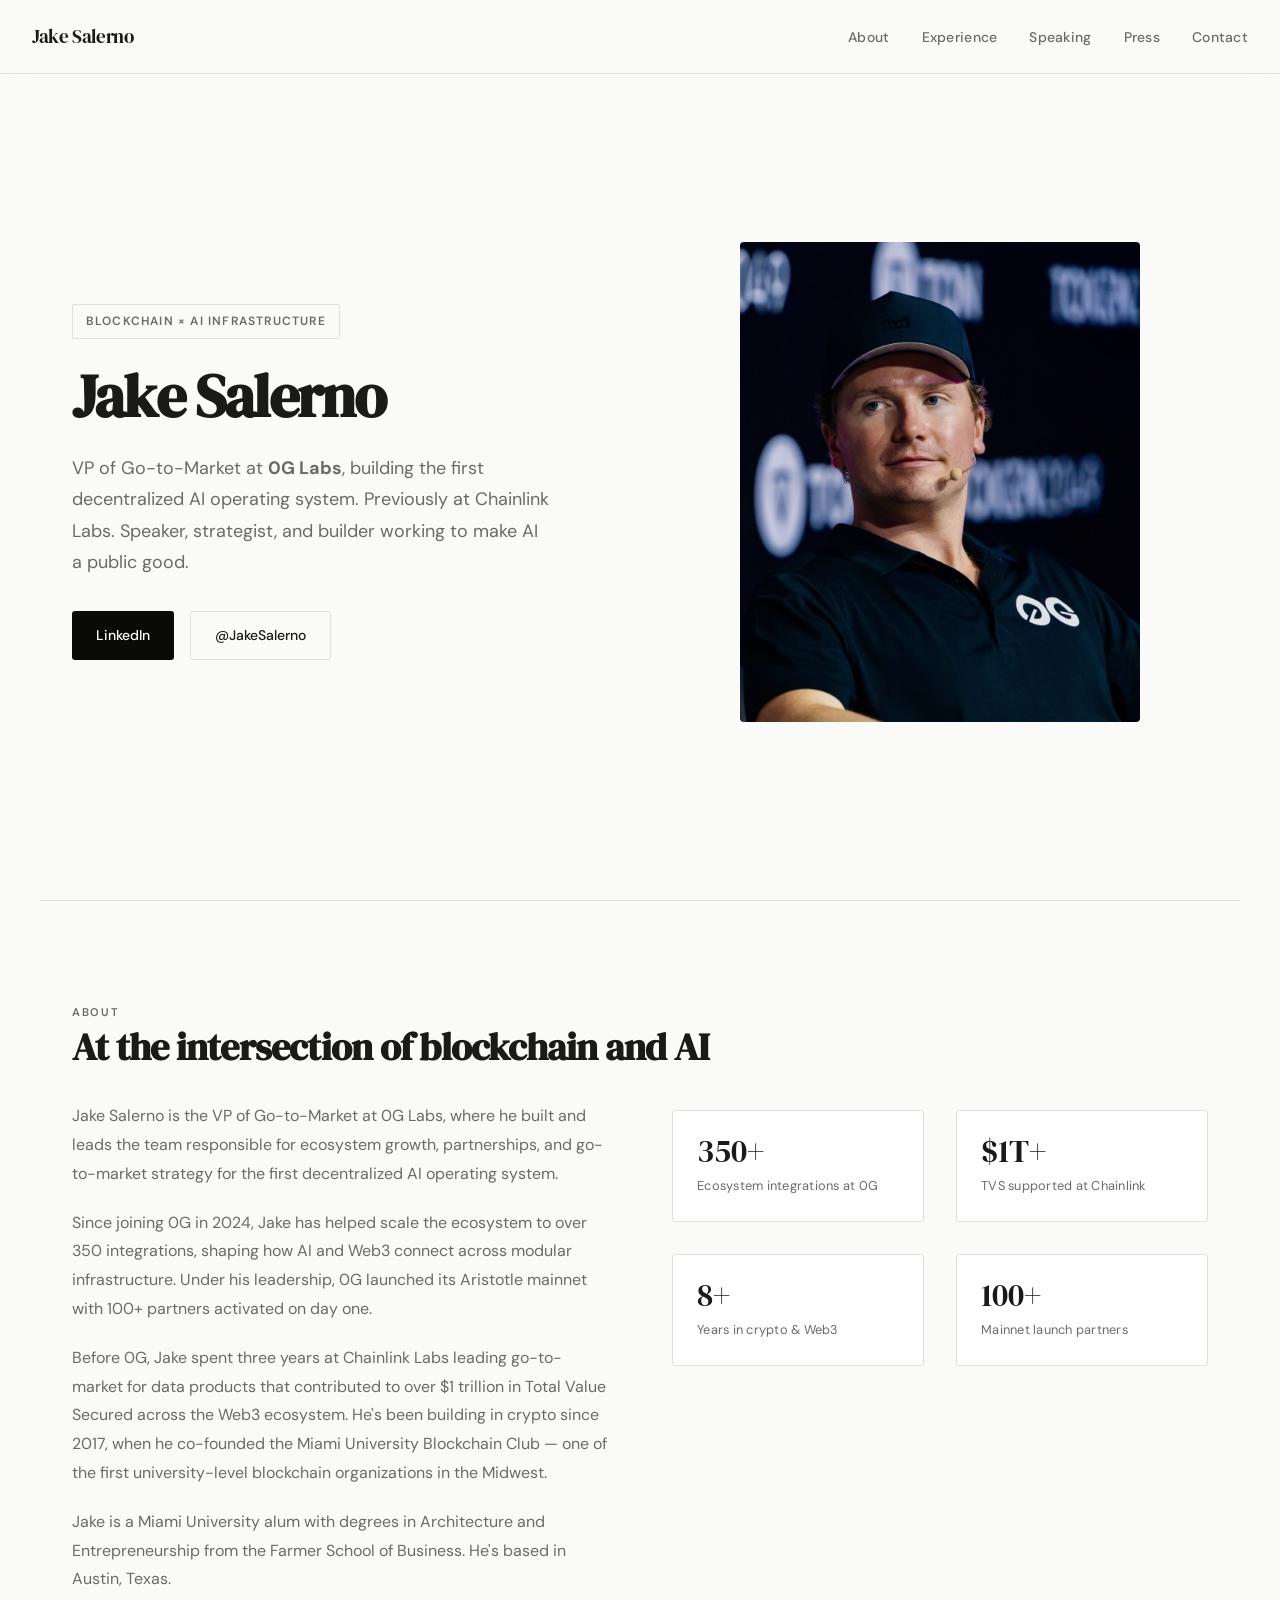
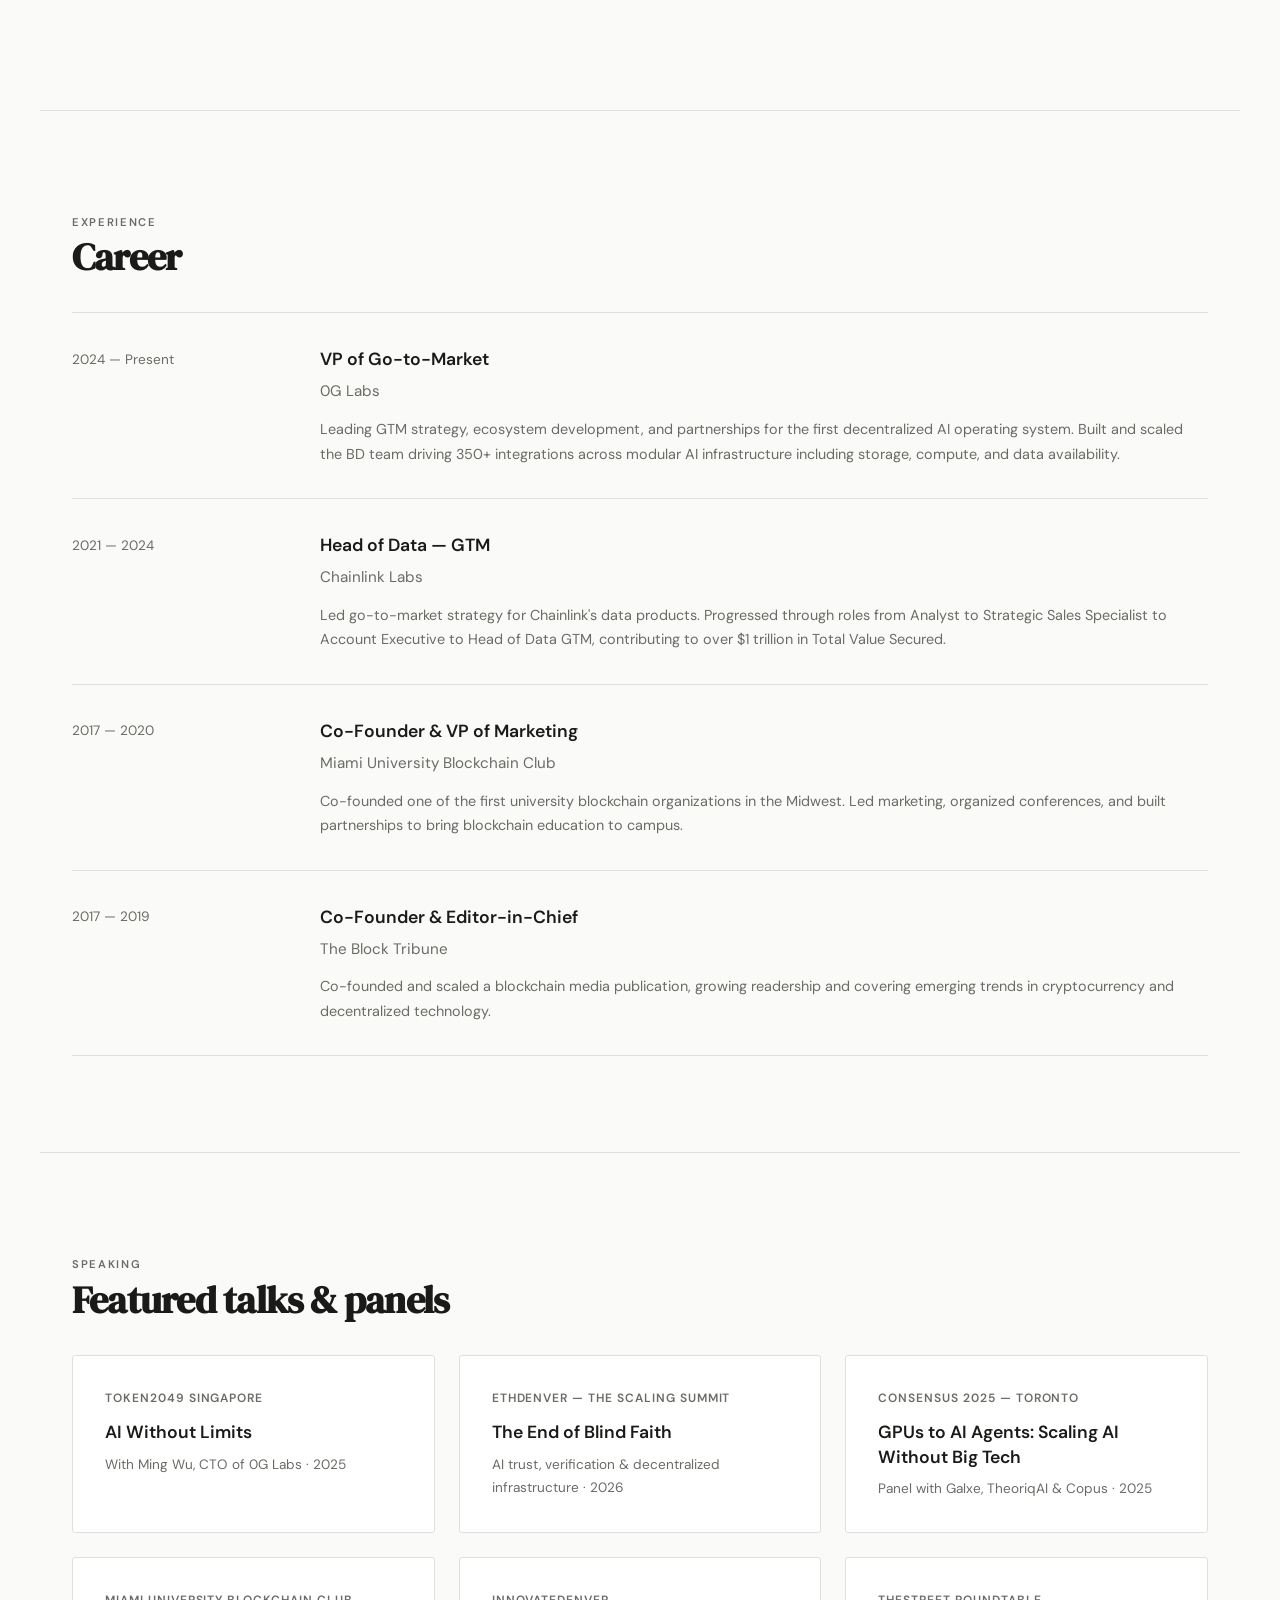
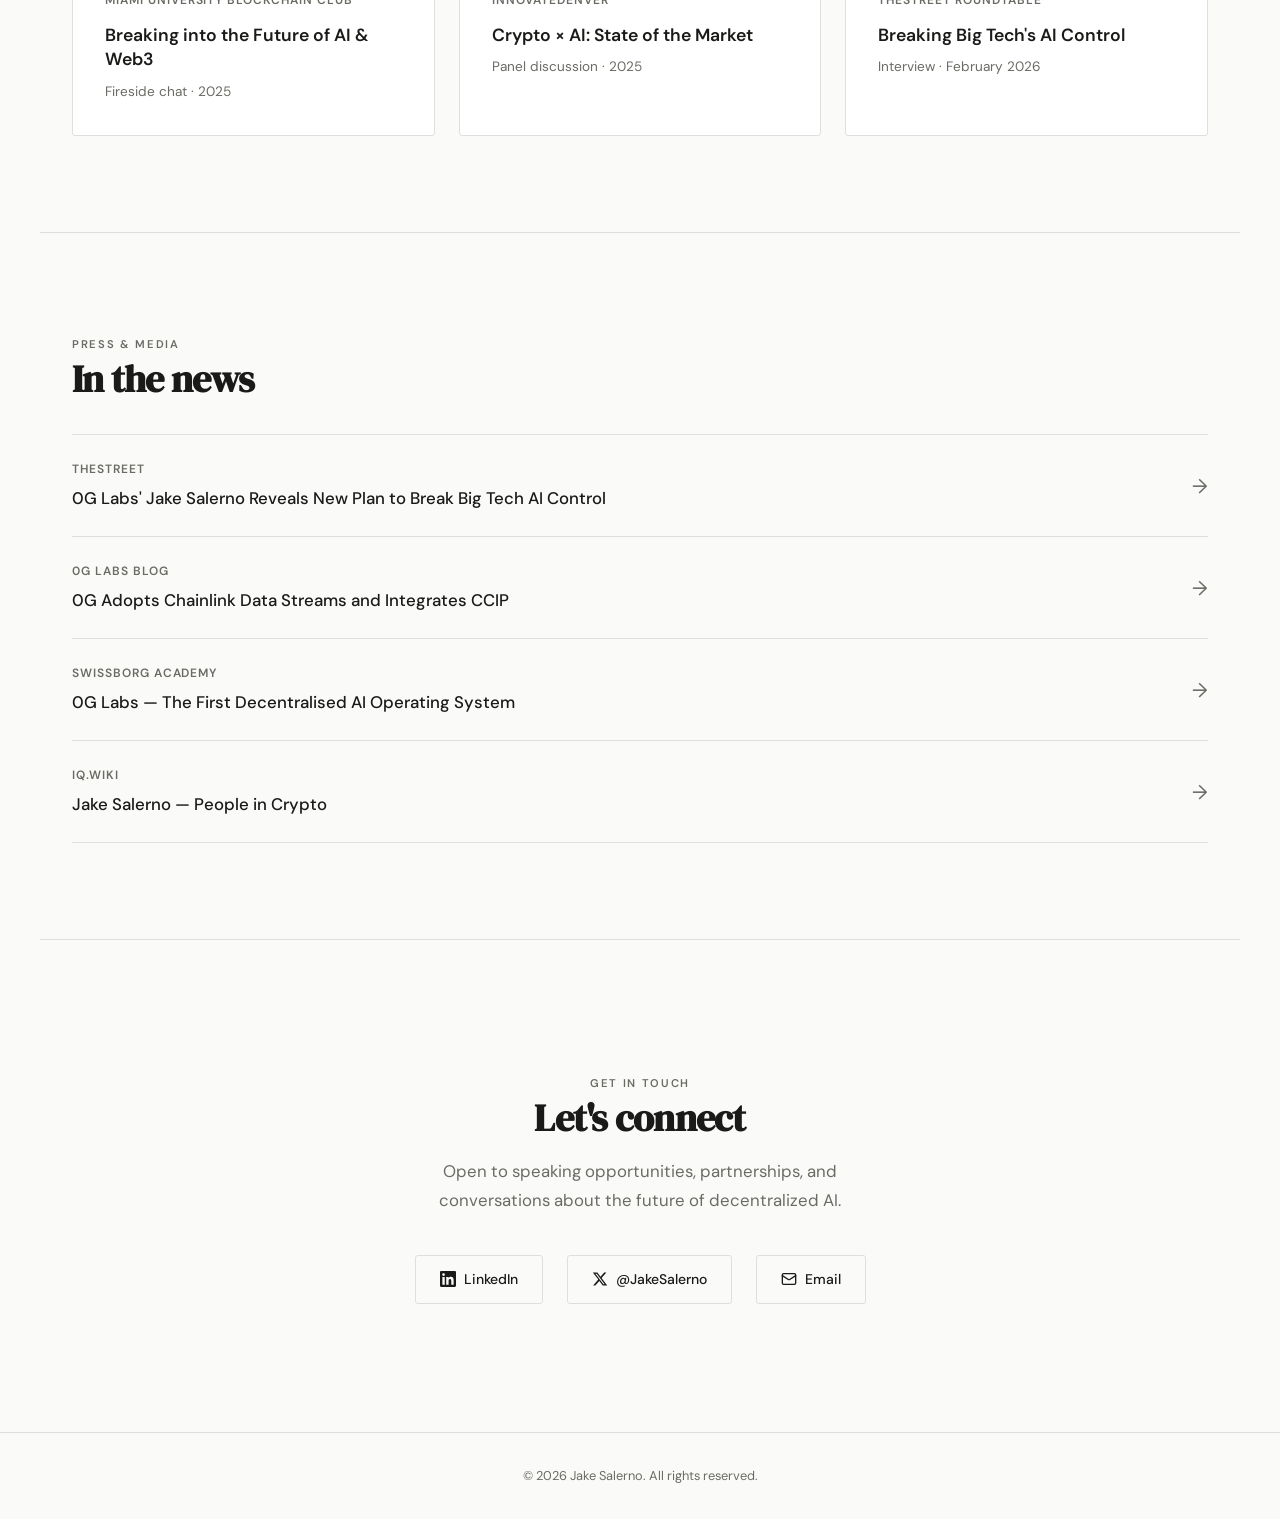
==== index.html @ f6d09a8e "Add files via upload" ====
<!DOCTYPE html>
<html lang="en">
<head>
    <meta charset="UTF-8">
    <meta name="viewport" content="width=device-width, initial-scale=1.0">
    <title>Jake Salerno — VP of Go-to-Market at 0G Labs | Blockchain & AI Infrastructure</title>
    <meta name="description" content="Jake Salerno is the VP of Go-to-Market at 0G Labs, building the first decentralized AI operating system. Speaker, strategist, and builder at the intersection of blockchain and artificial intelligence.">
    <meta name="keywords" content="Jake Salerno, 0G Labs, blockchain, AI infrastructure, decentralized AI, Web3, go-to-market, Chainlink, TOKEN2049, ETHDenver">
    <meta name="author" content="Jake Salerno">
    <meta name="robots" content="index, follow">
    <link rel="canonical" href="https://jakesalerno.ai">

    <!-- Open Graph -->
    <meta property="og:title" content="Jake Salerno — VP of Go-to-Market at 0G Labs">
    <meta property="og:description" content="Building the future of decentralized AI infrastructure. Speaker, strategist, and builder at the intersection of blockchain and AI.">
    <meta property="og:type" content="website">
    <meta property="og:url" content="https://jakesalerno.ai">
    <meta property="og:image" content="https://jakesalerno.ai/headshot.jpeg">

    <!-- Twitter Card -->
    <meta name="twitter:card" content="summary_large_image">
    <meta name="twitter:site" content="@JakeSalerno">
    <meta name="twitter:creator" content="@JakeSalerno">
    <meta name="twitter:title" content="Jake Salerno — VP of Go-to-Market at 0G Labs">
    <meta name="twitter:description" content="Building the future of decentralized AI infrastructure. Speaker, strategist, and builder at the intersection of blockchain and AI.">

    <!-- Schema.org Person Markup -->
    <script type="application/ld+json">
    {
        "@context": "https://schema.org",
        "@type": "Person",
        "name": "Jake Salerno",
        "url": "https://jakesalerno.ai",
        "image": "https://jakesalerno.ai/headshot.jpeg",
        "jobTitle": "VP of Go-to-Market",
        "worksFor": {
            "@type": "Organization",
            "name": "0G Labs",
            "url": "https://0g.ai"
        },
        "alumniOf": {
            "@type": "CollegeOrUniversity",
            "name": "Miami University"
        },
        "description": "VP of Go-to-Market at 0G Labs, building the first decentralized AI operating system. Previously at Chainlink Labs. Speaker and strategist at the intersection of blockchain and AI infrastructure.",
        "knowsAbout": ["Blockchain", "Artificial Intelligence", "Decentralized AI", "Web3", "Go-to-Market Strategy", "Business Development", "DePIN", "Data Availability"],
        "sameAs": [
            "https://www.linkedin.com/in/jakesalerno/",
            "https://x.com/JakeSalerno",
            "https://www.instagram.com/jakesalerno/",
            "https://iq.wiki/wiki/jake-salerno"
        ]
    }
    </script>

    <!-- Fonts -->
    <link rel="preconnect" href="https://fonts.googleapis.com">
    <link rel="preconnect" href="https://fonts.gstatic.com" crossorigin>
    <link href="https://fonts.googleapis.com/css2?family=DM+Sans:ital,opsz,wght@0,9..40,300;0,9..40,400;0,9..40,500;0,9..40,600;0,9..40,700;1,9..40,400&family=DM+Serif+Display&display=swap" rel="stylesheet">

    <style>
        :root {
            --bg: #FAFAF8;
            --bg-alt: #F0EFEC;
            --text: #1A1A18;
            --text-secondary: #6B6B66;
            --accent: #0A0A08;
            --accent-hover: #2D2D2A;
            --border: #E0DFDC;
            --white: #FFFFFF;
            --link: #1A5CFF;
        }

        * {
            margin: 0;
            padding: 0;
            box-sizing: border-box;
        }

        html {
            scroll-behavior: smooth;
            font-size: 16px;
        }

        body {
            font-family: 'DM Sans', sans-serif;
            background: var(--bg);
            color: var(--text);
            line-height: 1.7;
            -webkit-font-smoothing: antialiased;
            -moz-osx-font-smoothing: grayscale;
        }

        /* ---- NAV ---- */
        nav {
            position: fixed;
            top: 0;
            left: 0;
            right: 0;
            z-index: 100;
            padding: 1.25rem 2rem;
            display: flex;
            justify-content: space-between;
            align-items: center;
            background: rgba(250, 250, 248, 0.85);
            backdrop-filter: blur(20px);
            -webkit-backdrop-filter: blur(20px);
            border-bottom: 1px solid var(--border);
            transition: all 0.3s ease;
        }

        .nav-name {
            font-family: 'DM Serif Display', serif;
            font-size: 1.2rem;
            color: var(--text);
            text-decoration: none;
            letter-spacing: -0.02em;
        }

        .nav-links {
            display: flex;
            gap: 2rem;
            list-style: none;
        }

        .nav-links a {
            color: var(--text-secondary);
            text-decoration: none;
            font-size: 0.875rem;
            font-weight: 500;
            letter-spacing: 0.02em;
            transition: color 0.2s ease;
        }

        .nav-links a:hover {
            color: var(--text);
        }

        /* ---- HERO ---- */
        .hero {
            min-height: 100vh;
            display: flex;
            align-items: center;
            padding: 8rem 2rem 4rem;
            max-width: 1200px;
            margin: 0 auto;
        }

        .hero-content {
            display: grid;
            grid-template-columns: 1fr 1fr;
            gap: 4rem;
            align-items: center;
            width: 100%;
        }

        .hero-text {
            max-width: 560px;
        }

        .hero-tag {
            display: inline-block;
            font-size: 0.75rem;
            font-weight: 600;
            letter-spacing: 0.1em;
            text-transform: uppercase;
            color: var(--text-secondary);
            margin-bottom: 1.5rem;
            padding: 0.4rem 0.8rem;
            border: 1px solid var(--border);
            border-radius: 2px;
        }

        .hero h1 {
            font-family: 'DM Serif Display', serif;
            font-size: clamp(2.5rem, 5vw, 3.75rem);
            line-height: 1.1;
            letter-spacing: -0.03em;
            color: var(--text);
            margin-bottom: 1.5rem;
        }

        .hero-description {
            font-size: 1.125rem;
            color: var(--text-secondary);
            line-height: 1.75;
            margin-bottom: 2rem;
            max-width: 480px;
        }

        .hero-links {
            display: flex;
            gap: 1rem;
            flex-wrap: wrap;
        }

        .hero-links a {
            display: inline-flex;
            align-items: center;
            gap: 0.5rem;
            padding: 0.75rem 1.5rem;
            font-size: 0.875rem;
            font-weight: 500;
            text-decoration: none;
            border-radius: 3px;
            transition: all 0.2s ease;
        }

        .btn-primary {
            background: var(--accent);
            color: var(--white);
        }

        .btn-primary:hover {
            background: var(--accent-hover);
        }

        .btn-secondary {
            background: transparent;
            color: var(--text);
            border: 1px solid var(--border);
        }

        .btn-secondary:hover {
            border-color: var(--text);
        }

        .hero-image-wrapper {
            display: flex;
            justify-content: center;
        }

        .hero-image {
            width: 400px;
            height: 480px;
            object-fit: cover;
            object-position: center top;
            border-radius: 4px;
            filter: grayscale(15%);
            transition: filter 0.4s ease;
        }

        .hero-image:hover {
            filter: grayscale(0%);
        }

        /* ---- SECTIONS ---- */
        section {
            padding: 6rem 2rem;
            max-width: 1200px;
            margin: 0 auto;
        }

        .section-label {
            font-size: 0.7rem;
            font-weight: 600;
            letter-spacing: 0.15em;
            text-transform: uppercase;
            color: var(--text-secondary);
            margin-bottom: 1rem;
        }

        .section-title {
            font-family: 'DM Serif Display', serif;
            font-size: clamp(1.75rem, 3vw, 2.5rem);
            letter-spacing: -0.02em;
            margin-bottom: 1rem;
            line-height: 1.2;
        }

        .section-divider {
            width: 100%;
            height: 1px;
            background: var(--border);
            margin: 0 auto;
            max-width: 1200px;
        }

        /* ---- ABOUT ---- */
        .about-content {
            display: grid;
            grid-template-columns: 1fr 1fr;
            gap: 4rem;
            margin-top: 2rem;
        }

        .about-text p {
            color: var(--text-secondary);
            margin-bottom: 1.25rem;
            font-size: 1rem;
            line-height: 1.8;
        }

        .about-stats {
            display: grid;
            grid-template-columns: 1fr 1fr;
            gap: 2rem;
            align-content: start;
            padding-top: 0.5rem;
        }

        .stat {
            padding: 1.5rem;
            background: var(--white);
            border: 1px solid var(--border);
            border-radius: 3px;
        }

        .stat-number {
            font-family: 'DM Serif Display', serif;
            font-size: 2rem;
            color: var(--text);
            line-height: 1;
            margin-bottom: 0.5rem;
        }

        .stat-label {
            font-size: 0.8rem;
            color: var(--text-secondary);
            letter-spacing: 0.02em;
        }

        /* ---- EXPERIENCE ---- */
        .experience-grid {
            display: grid;
            gap: 0;
            margin-top: 2rem;
        }

        .experience-item {
            display: grid;
            grid-template-columns: 200px 1fr;
            gap: 3rem;
            padding: 2rem 0;
            border-bottom: 1px solid var(--border);
        }

        .experience-item:first-child {
            border-top: 1px solid var(--border);
        }

        .experience-period {
            font-size: 0.85rem;
            color: var(--text-secondary);
            padding-top: 0.15rem;
        }

        .experience-details h3 {
            font-size: 1.1rem;
            font-weight: 600;
            margin-bottom: 0.25rem;
        }

        .experience-company {
            color: var(--text-secondary);
            font-size: 0.95rem;
            margin-bottom: 0.75rem;
        }

        .experience-desc {
            color: var(--text-secondary);
            font-size: 0.9rem;
            line-height: 1.7;
        }

        /* ---- SPEAKING ---- */
        .speaking-grid {
            display: grid;
            grid-template-columns: repeat(auto-fill, minmax(340px, 1fr));
            gap: 1.5rem;
            margin-top: 2rem;
        }

        .speaking-card {
            padding: 2rem;
            background: var(--white);
            border: 1px solid var(--border);
            border-radius: 3px;
            transition: border-color 0.2s ease;
            text-decoration: none;
            color: inherit;
            display: block;
        }

        .speaking-card:hover {
            border-color: var(--text);
        }

        .speaking-event {
            font-size: 0.75rem;
            font-weight: 600;
            letter-spacing: 0.08em;
            text-transform: uppercase;
            color: var(--text-secondary);
            margin-bottom: 0.75rem;
        }

        .speaking-title {
            font-size: 1.1rem;
            font-weight: 600;
            margin-bottom: 0.5rem;
            line-height: 1.4;
        }

        .speaking-meta {
            font-size: 0.85rem;
            color: var(--text-secondary);
        }

        /* ---- PRESS ---- */
        .press-grid {
            display: grid;
            gap: 0;
            margin-top: 2rem;
        }

        .press-item {
            display: grid;
            grid-template-columns: 1fr auto;
            gap: 2rem;
            align-items: center;
            padding: 1.5rem 0;
            border-bottom: 1px solid var(--border);
            text-decoration: none;
            color: inherit;
            transition: opacity 0.2s ease;
        }

        .press-item:first-child {
            border-top: 1px solid var(--border);
        }

        .press-item:hover {
            opacity: 0.7;
        }

        .press-source {
            font-size: 0.75rem;
            font-weight: 600;
            letter-spacing: 0.08em;
            text-transform: uppercase;
            color: var(--text-secondary);
            margin-bottom: 0.25rem;
        }

        .press-title {
            font-size: 1.05rem;
            font-weight: 500;
        }

        .press-arrow {
            font-size: 1.25rem;
            color: var(--text-secondary);
        }

        /* ---- CONTACT ---- */
        .contact-section {
            text-align: center;
            padding: 8rem 2rem;
        }

        .contact-section .section-title {
            margin-bottom: 1rem;
        }

        .contact-description {
            color: var(--text-secondary);
            font-size: 1.05rem;
            margin-bottom: 2.5rem;
            max-width: 500px;
            margin-left: auto;
            margin-right: auto;
        }

        .contact-links {
            display: flex;
            justify-content: center;
            gap: 1.5rem;
            flex-wrap: wrap;
        }

        .contact-links a {
            display: inline-flex;
            align-items: center;
            gap: 0.5rem;
            padding: 0.75rem 1.5rem;
            font-size: 0.875rem;
            font-weight: 500;
            text-decoration: none;
            color: var(--text);
            border: 1px solid var(--border);
            border-radius: 3px;
            transition: all 0.2s ease;
        }

        .contact-links a:hover {
            border-color: var(--text);
            background: var(--white);
        }

        /* ---- FOOTER ---- */
        footer {
            padding: 2rem;
            text-align: center;
            font-size: 0.8rem;
            color: var(--text-secondary);
            border-top: 1px solid var(--border);
        }

        /* ---- ANIMATIONS ---- */
        .fade-in {
            opacity: 0;
            transform: translateY(20px);
            transition: opacity 0.6s ease, transform 0.6s ease;
        }

        .fade-in.visible {
            opacity: 1;
            transform: translateY(0);
        }

        /* ---- RESPONSIVE ---- */
        @media (max-width: 900px) {
            .hero-content {
                grid-template-columns: 1fr;
                gap: 2.5rem;
                text-align: center;
            }

            .hero-text {
                max-width: 100%;
                order: 2;
            }

            .hero-description {
                max-width: 100%;
            }

            .hero-image-wrapper {
                order: 1;
            }

            .hero-image {
                width: 280px;
                height: 340px;
            }

            .hero-links {
                justify-content: center;
            }

            .about-content {
                grid-template-columns: 1fr;
                gap: 2rem;
            }

            .experience-item {
                grid-template-columns: 1fr;
                gap: 0.5rem;
            }

            .speaking-grid {
                grid-template-columns: 1fr;
            }

            .nav-links {
                display: none;
            }
        }

        @media (max-width: 600px) {
            nav {
                padding: 1rem 1.25rem;
            }

            .hero {
                padding: 6rem 1.25rem 3rem;
            }

            section {
                padding: 4rem 1.25rem;
            }

            .about-stats {
                grid-template-columns: 1fr 1fr;
                gap: 1rem;
            }

            .contact-section {
                padding: 5rem 1.25rem;
            }
        }
    </style>
</head>
<body>

    <!-- Navigation -->
    <nav>
        <a href="#" class="nav-name">Jake Salerno</a>
        <ul class="nav-links">
            <li><a href="#about">About</a></li>
            <li><a href="#experience">Experience</a></li>
            <li><a href="#speaking">Speaking</a></li>
            <li><a href="#press">Press</a></li>
            <li><a href="#contact">Contact</a></li>
        </ul>
    </nav>

    <!-- Hero -->
    <section class="hero">
        <div class="hero-content">
            <div class="hero-text">
                <span class="hero-tag">Blockchain &times; AI Infrastructure</span>
                <h1>Jake Salerno</h1>
                <p class="hero-description">
                    VP of Go-to-Market at <strong>0G Labs</strong>, building the first decentralized AI operating system. Previously at Chainlink Labs. Speaker, strategist, and builder working to make AI a public good.
                </p>
                <div class="hero-links">
                    <a href="https://www.linkedin.com/in/jakesalerno/" class="btn-primary" target="_blank" rel="noopener">LinkedIn</a>
                    <a href="https://x.com/JakeSalerno" class="btn-secondary" target="_blank" rel="noopener">@JakeSalerno</a>
                </div>
            </div>
            <div class="hero-image-wrapper">
                <img src="headshot.jpeg" alt="Jake Salerno speaking at TOKEN2049" class="hero-image" width="400" height="480">
            </div>
        </div>
    </section>

    <div class="section-divider"></div>

    <!-- About -->
    <section id="about" class="fade-in">
        <span class="section-label">About</span>
        <h2 class="section-title">At the intersection of blockchain and AI</h2>
        <div class="about-content">
            <div class="about-text">
                <p>
                    Jake Salerno is the VP of Go-to-Market at 0G Labs, where he built and leads the team responsible for ecosystem growth, partnerships, and go-to-market strategy for the first decentralized AI operating system.
                </p>
                <p>
                    Since joining 0G in 2024, Jake has helped scale the ecosystem to over 350 integrations, shaping how AI and Web3 connect across modular infrastructure. Under his leadership, 0G launched its Aristotle mainnet with 100+ partners activated on day one.
                </p>
                <p>
                    Before 0G, Jake spent three years at Chainlink Labs leading go-to-market for data products that contributed to over $1 trillion in Total Value Secured across the Web3 ecosystem. He's been building in crypto since 2017, when he co-founded the Miami University Blockchain Club — one of the first university-level blockchain organizations in the Midwest.
                </p>
                <p>
                    Jake is a Miami University alum with degrees in Architecture and Entrepreneurship from the Farmer School of Business. He's based in Austin, Texas.
                </p>
            </div>
            <div class="about-stats">
                <div class="stat">
                    <div class="stat-number">350+</div>
                    <div class="stat-label">Ecosystem integrations at 0G</div>
                </div>
                <div class="stat">
                    <div class="stat-number">$1T+</div>
                    <div class="stat-label">TVS supported at Chainlink</div>
                </div>
                <div class="stat">
                    <div class="stat-number">8+</div>
                    <div class="stat-label">Years in crypto & Web3</div>
                </div>
                <div class="stat">
                    <div class="stat-number">100+</div>
                    <div class="stat-label">Mainnet launch partners</div>
                </div>
            </div>
        </div>
    </section>

    <div class="section-divider"></div>

    <!-- Experience -->
    <section id="experience" class="fade-in">
        <span class="section-label">Experience</span>
        <h2 class="section-title">Career</h2>
        <div class="experience-grid">
            <div class="experience-item">
                <div class="experience-period">2024 — Present</div>
                <div class="experience-details">
                    <h3>VP of Go-to-Market</h3>
                    <div class="experience-company">0G Labs</div>
                    <p class="experience-desc">Leading GTM strategy, ecosystem development, and partnerships for the first decentralized AI operating system. Built and scaled the BD team driving 350+ integrations across modular AI infrastructure including storage, compute, and data availability.</p>
                </div>
            </div>
            <div class="experience-item">
                <div class="experience-period">2021 — 2024</div>
                <div class="experience-details">
                    <h3>Head of Data — GTM</h3>
                    <div class="experience-company">Chainlink Labs</div>
                    <p class="experience-desc">Led go-to-market strategy for Chainlink's data products. Progressed through roles from Analyst to Strategic Sales Specialist to Account Executive to Head of Data GTM, contributing to over $1 trillion in Total Value Secured.</p>
                </div>
            </div>
            <div class="experience-item">
                <div class="experience-period">2017 — 2020</div>
                <div class="experience-details">
                    <h3>Co-Founder & VP of Marketing</h3>
                    <div class="experience-company">Miami University Blockchain Club</div>
                    <p class="experience-desc">Co-founded one of the first university blockchain organizations in the Midwest. Led marketing, organized conferences, and built partnerships to bring blockchain education to campus.</p>
                </div>
            </div>
            <div class="experience-item">
                <div class="experience-period">2017 — 2019</div>
                <div class="experience-details">
                    <h3>Co-Founder & Editor-in-Chief</h3>
                    <div class="experience-company">The Block Tribune</div>
                    <p class="experience-desc">Co-founded and scaled a blockchain media publication, growing readership and covering emerging trends in cryptocurrency and decentralized technology.</p>
                </div>
            </div>
        </div>
    </section>

    <div class="section-divider"></div>

    <!-- Speaking -->
    <section id="speaking" class="fade-in">
        <span class="section-label">Speaking</span>
        <h2 class="section-title">Featured talks & panels</h2>
        <div class="speaking-grid">
            <a href="https://token2049.com/previous-sessions/jake-salerno-and-ming-wu---0g---ai-without-limits---token2049-singapore-2025" class="speaking-card" target="_blank" rel="noopener">
                <div class="speaking-event">TOKEN2049 Singapore</div>
                <div class="speaking-title">AI Without Limits</div>
                <div class="speaking-meta">With Ming Wu, CTO of 0G Labs &middot; 2025</div>
            </a>
            <div class="speaking-card">
                <div class="speaking-event">ETHDenver — The Scaling Summit</div>
                <div class="speaking-title">The End of Blind Faith</div>
                <div class="speaking-meta">AI trust, verification & decentralized infrastructure &middot; 2026</div>
            </div>
            <div class="speaking-card">
                <div class="speaking-event">Consensus 2025 — Toronto</div>
                <div class="speaking-title">GPUs to AI Agents: Scaling AI Without Big Tech</div>
                <div class="speaking-meta">Panel with Galxe, TheoriqAI & Copus &middot; 2025</div>
            </div>
            <a href="https://luma.com/g4553kdo" class="speaking-card" target="_blank" rel="noopener">
                <div class="speaking-event">Miami University Blockchain Club</div>
                <div class="speaking-title">Breaking into the Future of AI & Web3</div>
                <div class="speaking-meta">Fireside chat &middot; 2025</div>
            </a>
            <div class="speaking-card">
                <div class="speaking-event">InnovateDenver</div>
                <div class="speaking-title">Crypto × AI: State of the Market</div>
                <div class="speaking-meta">Panel discussion &middot; 2025</div>
            </div>
            <a href="https://www.thestreet.com/crypto/innovation/0g-labs-jake-salerno-reveals-new-plan-to-break-big-tech-ai-control" class="speaking-card" target="_blank" rel="noopener">
                <div class="speaking-event">TheStreet Roundtable</div>
                <div class="speaking-title">Breaking Big Tech's AI Control</div>
                <div class="speaking-meta">Interview &middot; February 2026</div>
            </a>
        </div>
    </section>

    <div class="section-divider"></div>

    <!-- Press -->
    <section id="press" class="fade-in">
        <span class="section-label">Press & Media</span>
        <h2 class="section-title">In the news</h2>
        <div class="press-grid">
            <a href="https://www.thestreet.com/crypto/innovation/0g-labs-jake-salerno-reveals-new-plan-to-break-big-tech-ai-control" class="press-item" target="_blank" rel="noopener">
                <div>
                    <div class="press-source">TheStreet</div>
                    <div class="press-title">0G Labs' Jake Salerno Reveals New Plan to Break Big Tech AI Control</div>
                </div>
                <span class="press-arrow">→</span>
            </a>
            <a href="https://0g.ai/blog/ai-driven-layer-1-0g-adopts-chainlink-data-streams-and-integrates-ccip-as-its-canonical-cross-chain-infrastructure" class="press-item" target="_blank" rel="noopener">
                <div>
                    <div class="press-source">0G Labs Blog</div>
                    <div class="press-title">0G Adopts Chainlink Data Streams and Integrates CCIP</div>
                </div>
                <span class="press-arrow">→</span>
            </a>
            <a href="https://academy.swissborg.com/en/learn/0g-labs-investment-thesis" class="press-item" target="_blank" rel="noopener">
                <div>
                    <div class="press-source">SwissBorg Academy</div>
                    <div class="press-title">0G Labs — The First Decentralised AI Operating System</div>
                </div>
                <span class="press-arrow">→</span>
            </a>
            <a href="https://iq.wiki/wiki/jake-salerno" class="press-item" target="_blank" rel="noopener">
                <div>
                    <div class="press-source">IQ.wiki</div>
                    <div class="press-title">Jake Salerno — People in Crypto</div>
                </div>
                <span class="press-arrow">→</span>
            </a>
        </div>
    </section>

    <div class="section-divider"></div>

    <!-- Contact -->
    <section id="contact" class="contact-section fade-in">
        <span class="section-label">Get in Touch</span>
        <h2 class="section-title">Let's connect</h2>
        <p class="contact-description">
            Open to speaking opportunities, partnerships, and conversations about the future of decentralized AI.
        </p>
        <div class="contact-links">
            <a href="https://www.linkedin.com/in/jakesalerno/" target="_blank" rel="noopener">
                <svg width="16" height="16" viewBox="0 0 24 24" fill="currentColor"><path d="M20.447 20.452h-3.554v-5.569c0-1.328-.027-3.037-1.852-3.037-1.853 0-2.136 1.445-2.136 2.939v5.667H9.351V9h3.414v1.561h.046c.477-.9 1.637-1.85 3.37-1.85 3.601 0 4.267 2.37 4.267 5.455v6.286zM5.337 7.433a2.062 2.062 0 01-2.063-2.065 2.064 2.064 0 112.063 2.065zm1.782 13.019H3.555V9h3.564v11.452zM22.225 0H1.771C.792 0 0 .774 0 1.729v20.542C0 23.227.792 24 1.771 24h20.451C23.2 24 24 23.227 24 22.271V1.729C24 .774 23.2 0 22.222 0h.003z"/></svg>
                LinkedIn
            </a>
            <a href="https://x.com/JakeSalerno" target="_blank" rel="noopener">
                <svg width="16" height="16" viewBox="0 0 24 24" fill="currentColor"><path d="M18.244 2.25h3.308l-7.227 8.26 8.502 11.24H16.17l-5.214-6.817L4.99 21.75H1.68l7.73-8.835L1.254 2.25H8.08l4.713 6.231zm-1.161 17.52h1.833L7.084 4.126H5.117z"/></svg>
                @JakeSalerno
            </a>
            <a href="mailto:JakeSalerno@gmail.com">
                <svg width="16" height="16" viewBox="0 0 24 24" fill="none" stroke="currentColor" stroke-width="2" stroke-linecap="round" stroke-linejoin="round"><rect x="2" y="4" width="20" height="16" rx="2"/><path d="m22 7-8.97 5.7a1.94 1.94 0 0 1-2.06 0L2 7"/></svg>
                Email
            </a>
        </div>
    </section>

    <!-- Footer -->
    <footer>
        <p>&copy; 2026 Jake Salerno. All rights reserved.</p>
    </footer>

    <!-- Scroll Animations -->
    <script>
        const observer = new IntersectionObserver((entries) => {
            entries.forEach(entry => {
                if (entry.isIntersecting) {
                    entry.target.classList.add('visible');
                }
            });
        }, { threshold: 0.1 });

        document.querySelectorAll('.fade-in').forEach(el => observer.observe(el));
    </script>
</body>
</html>
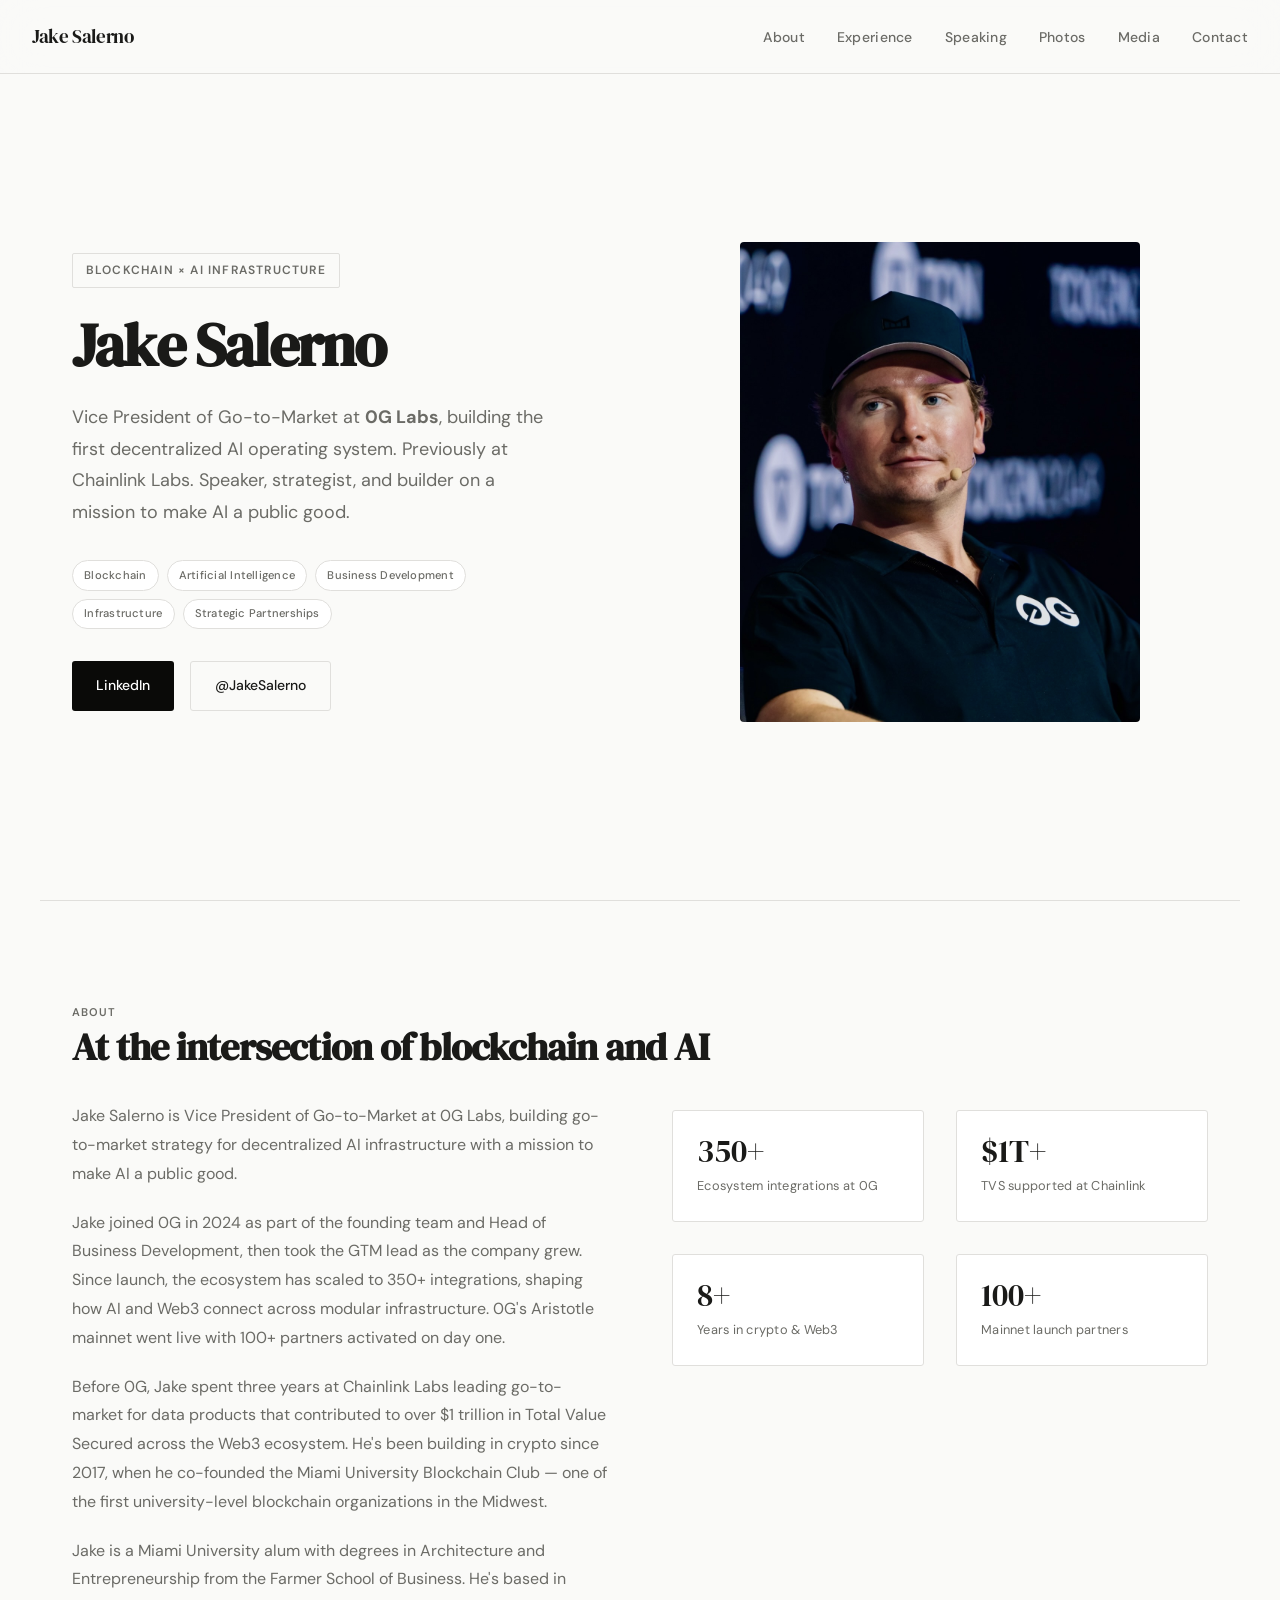
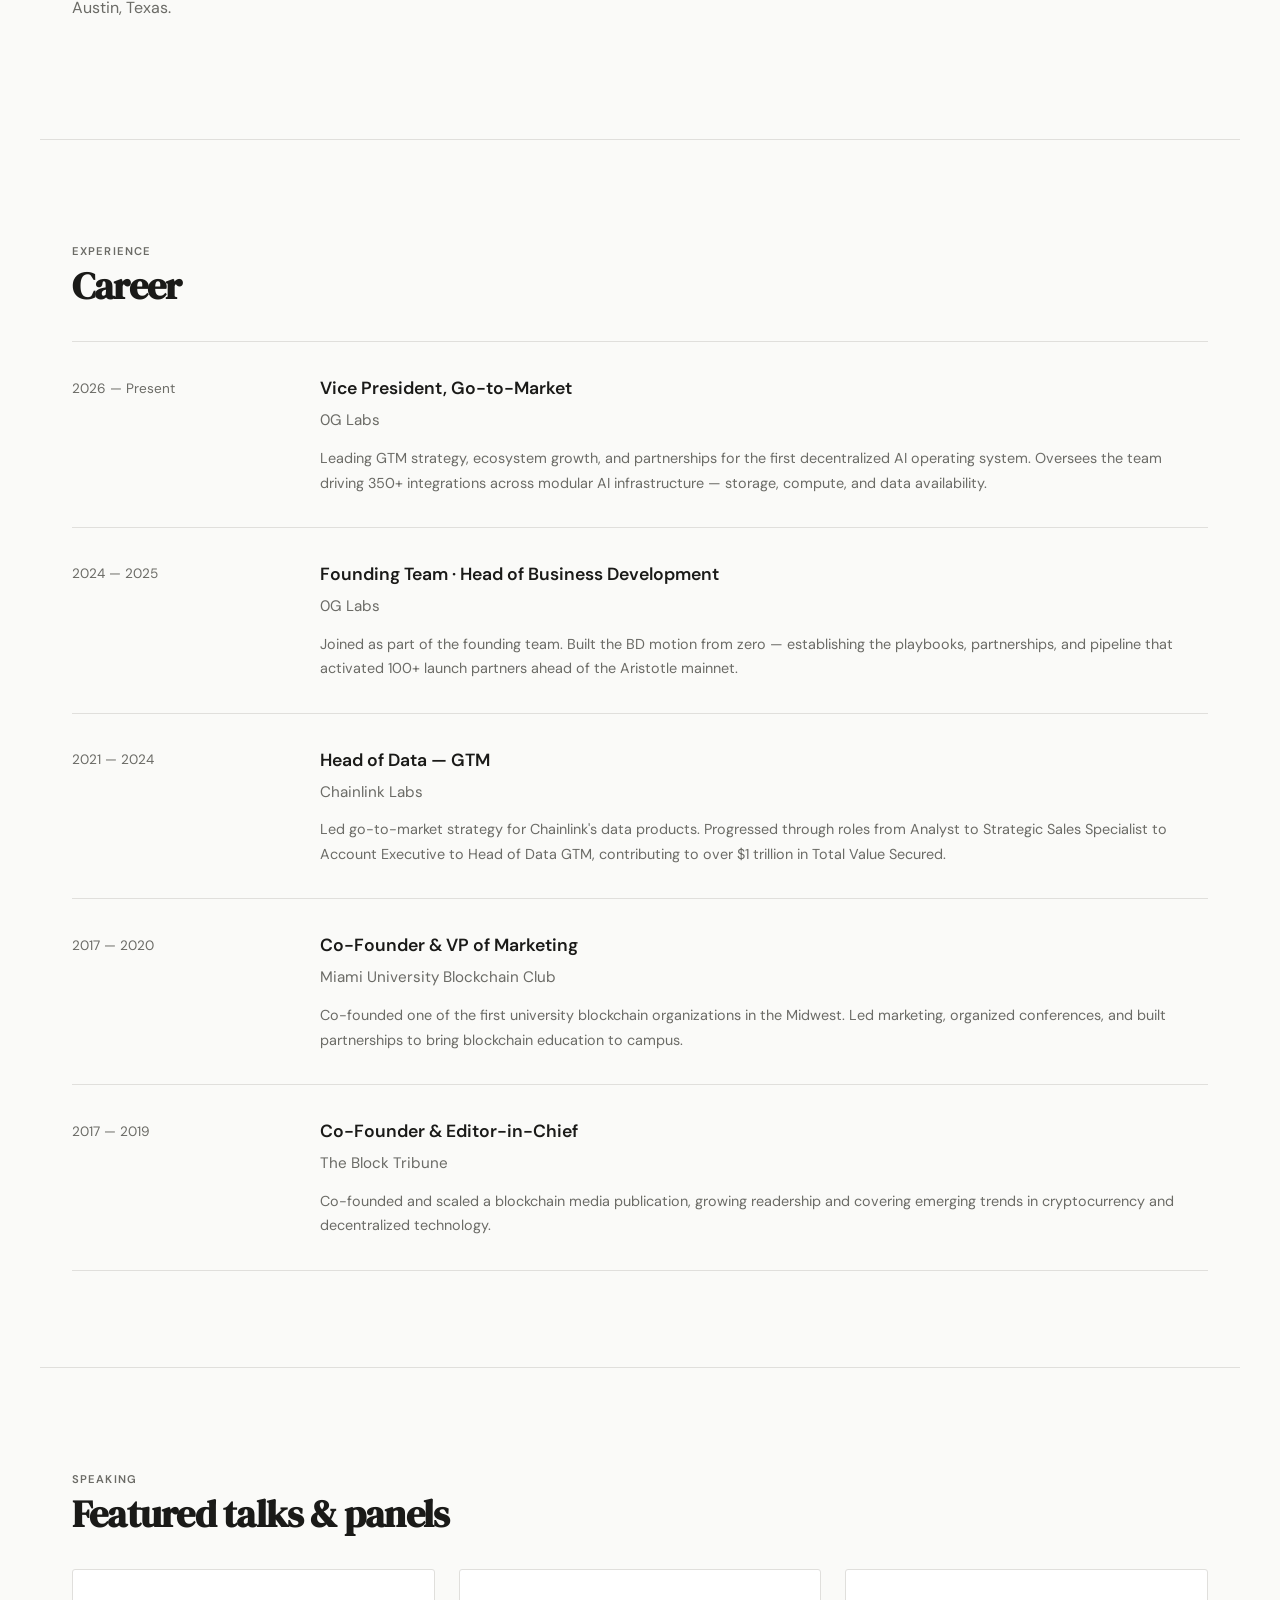
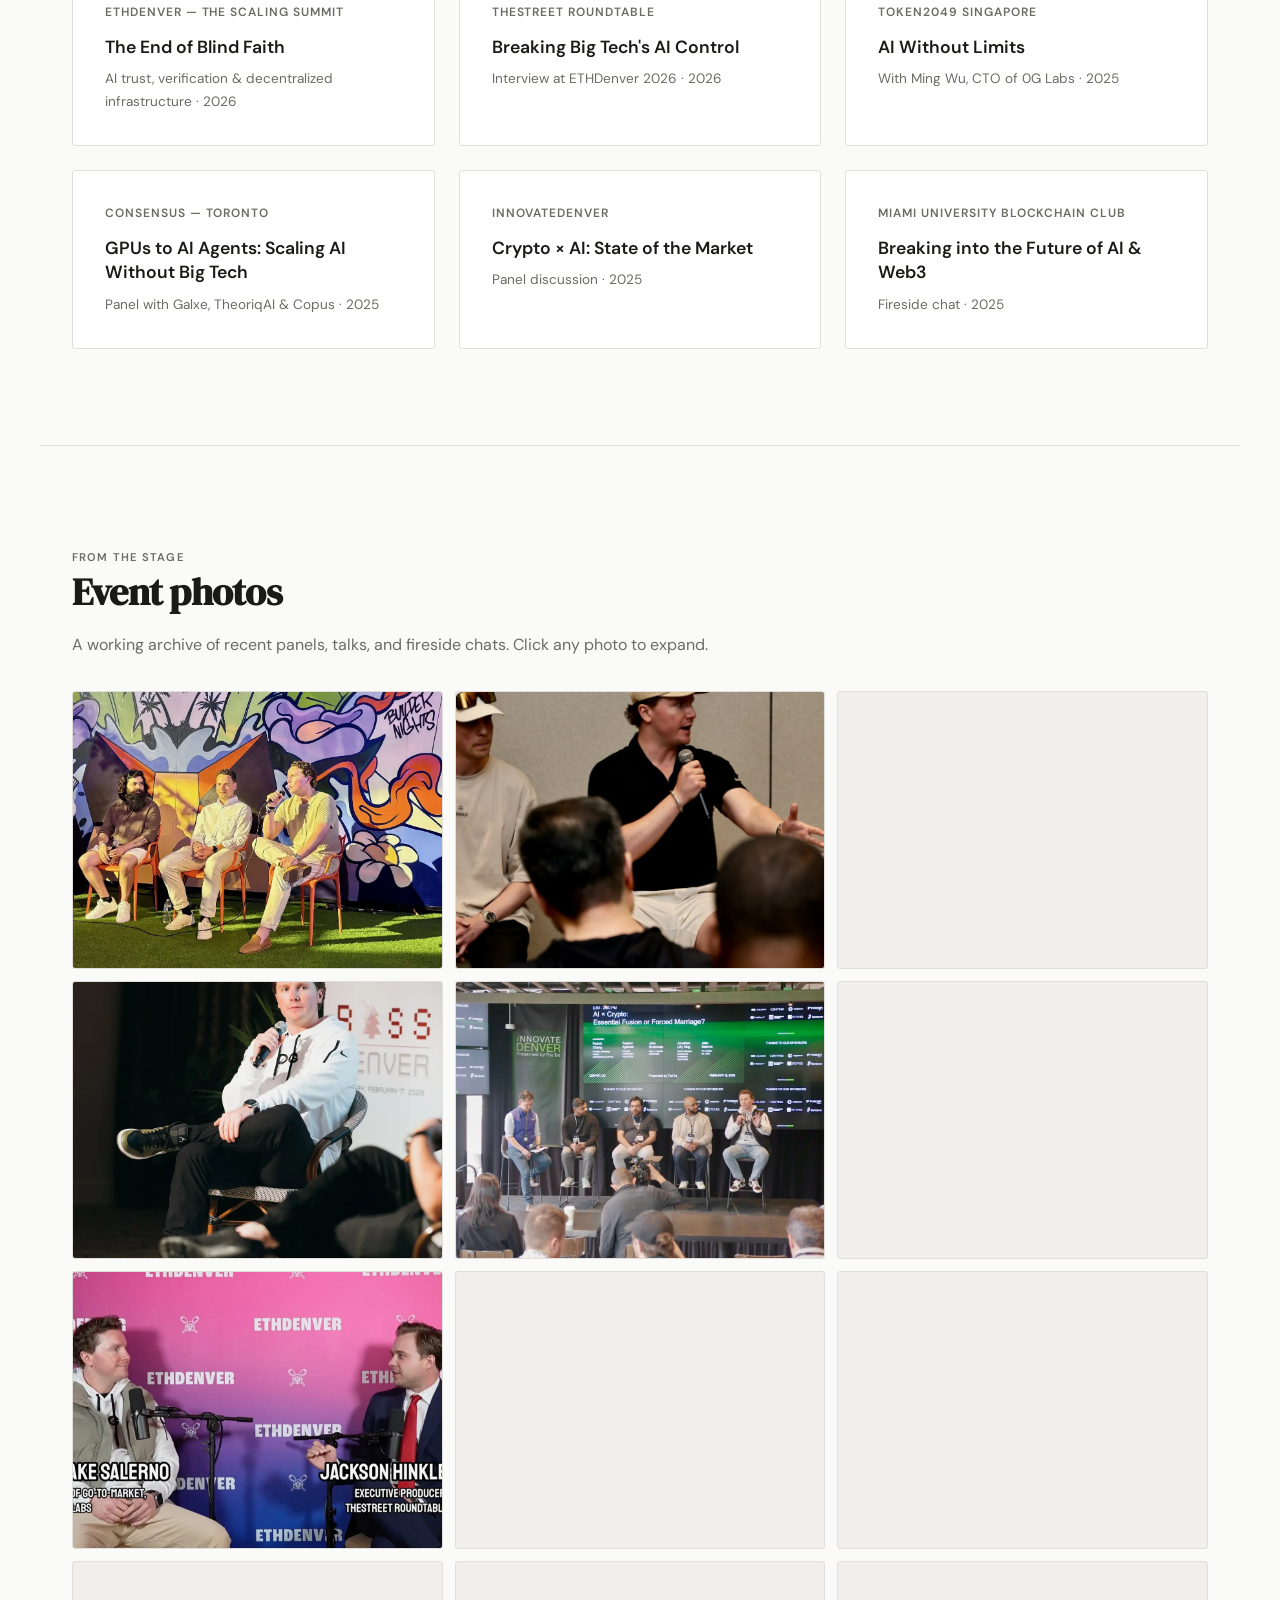
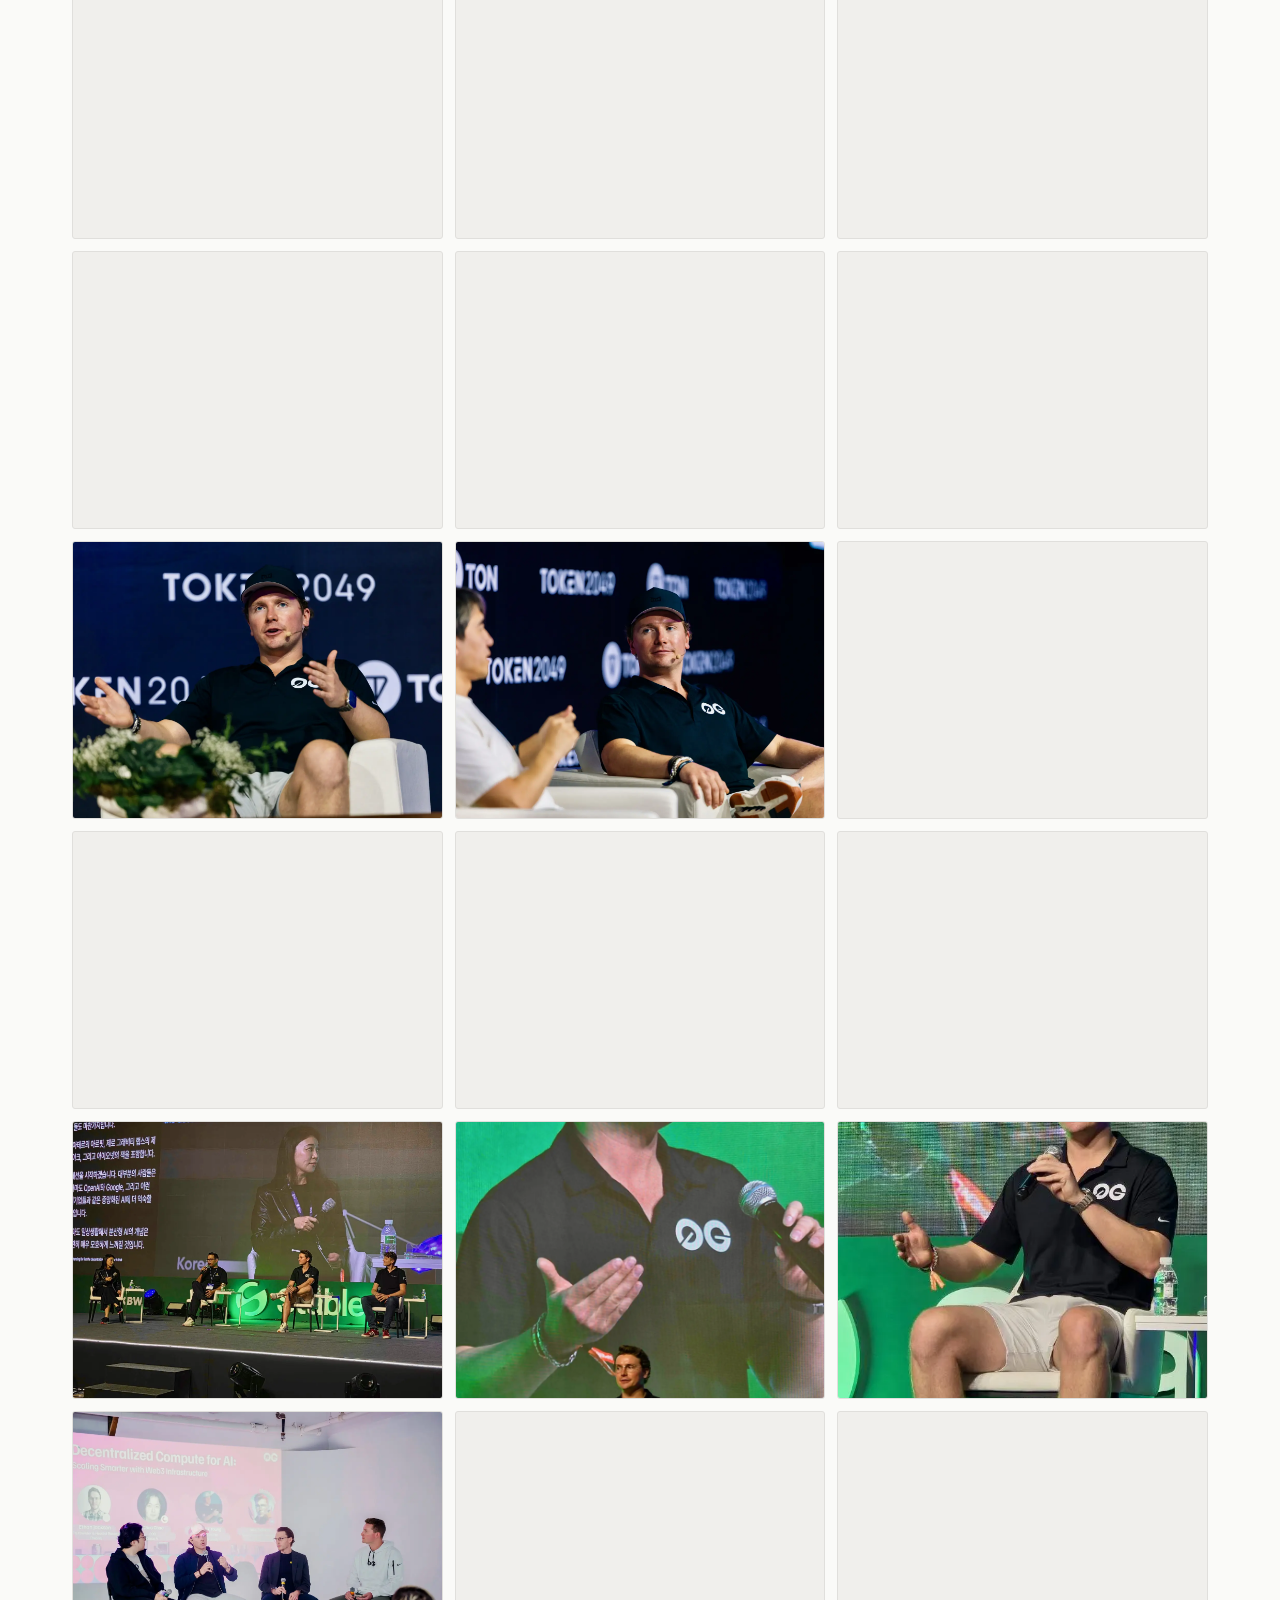
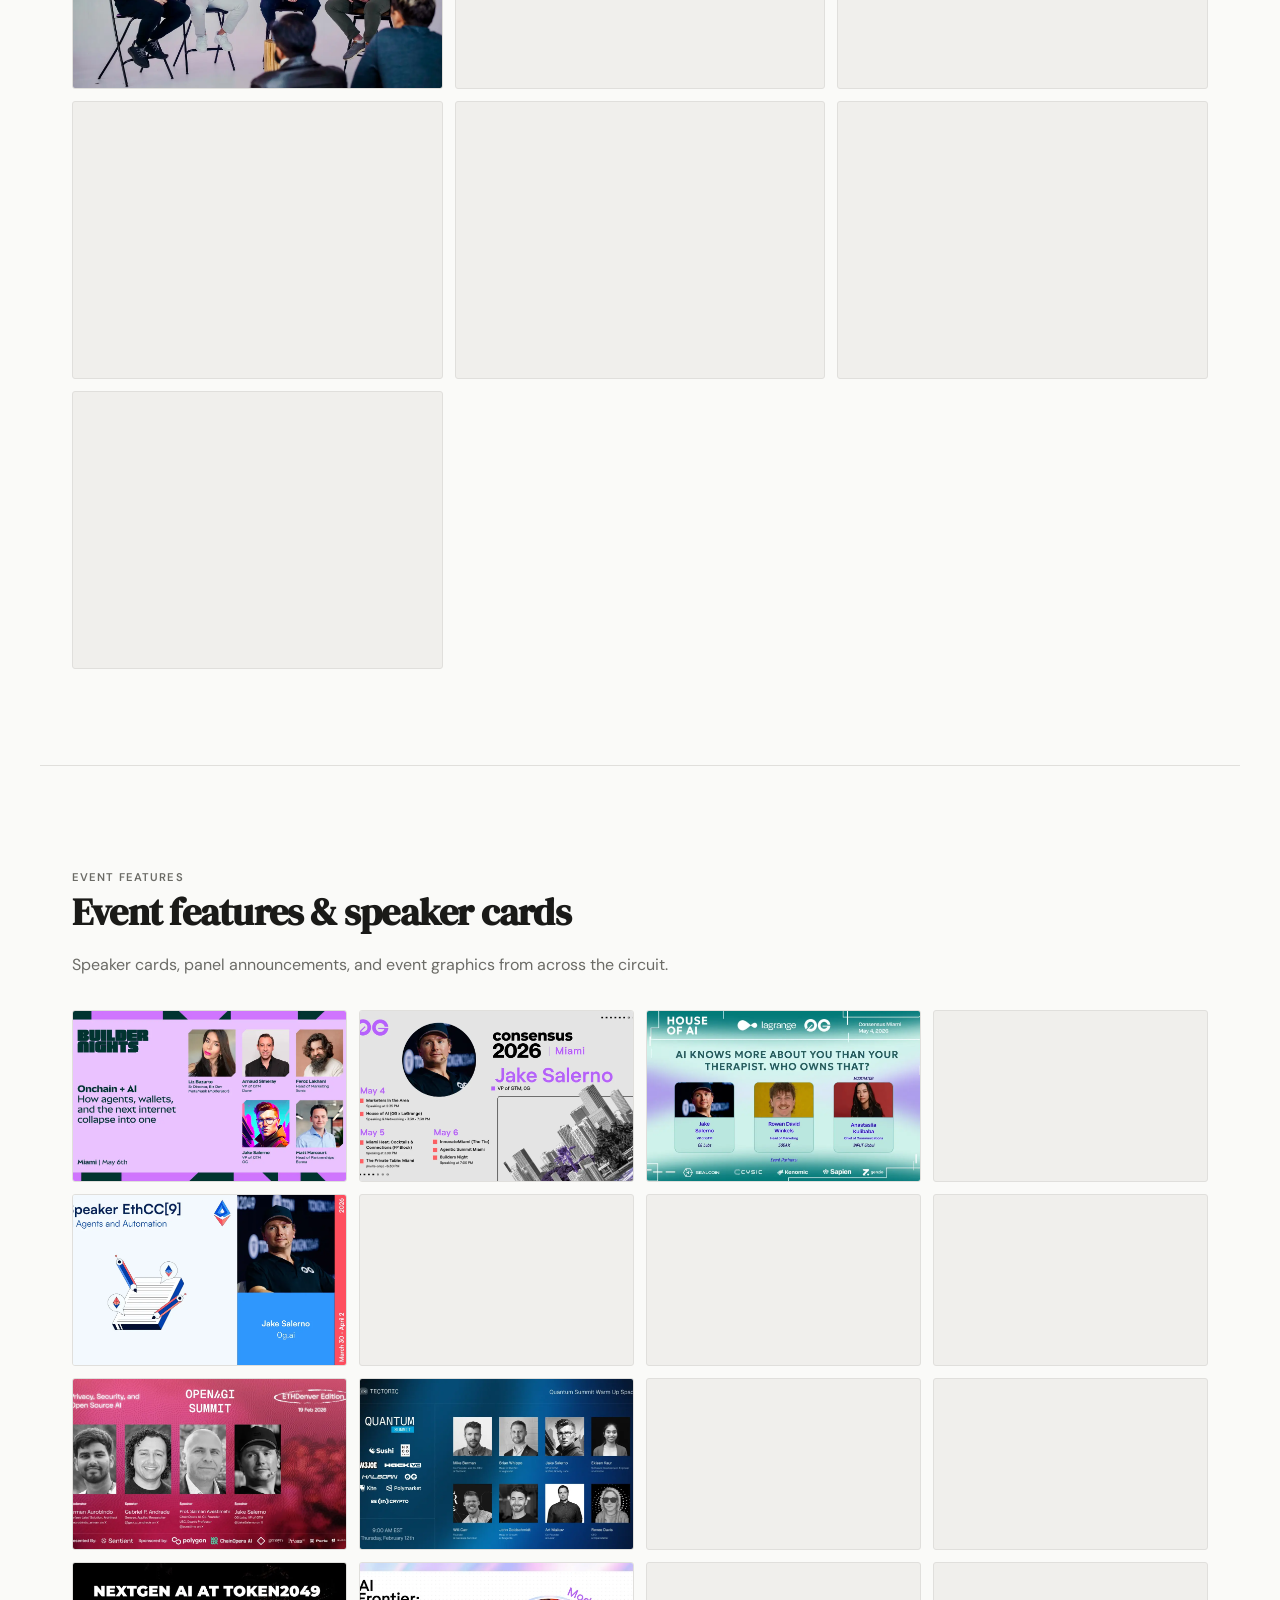
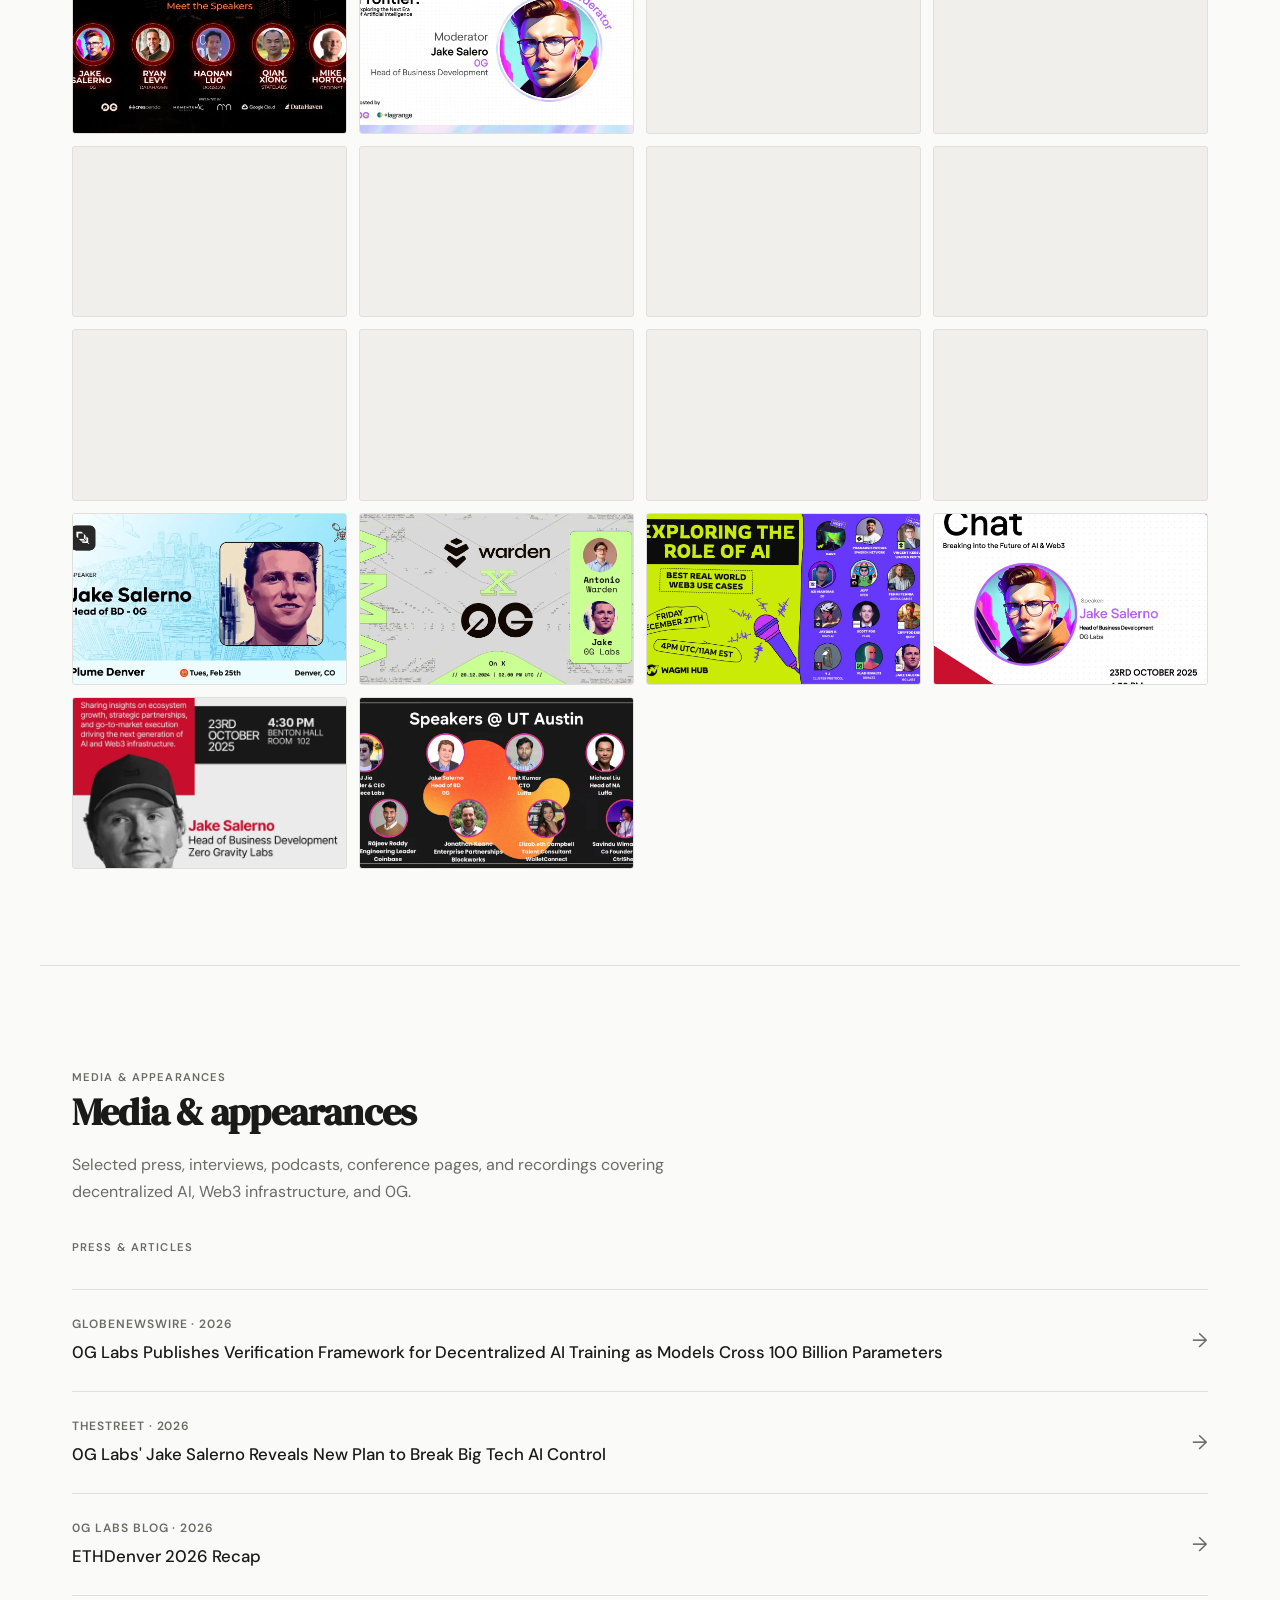
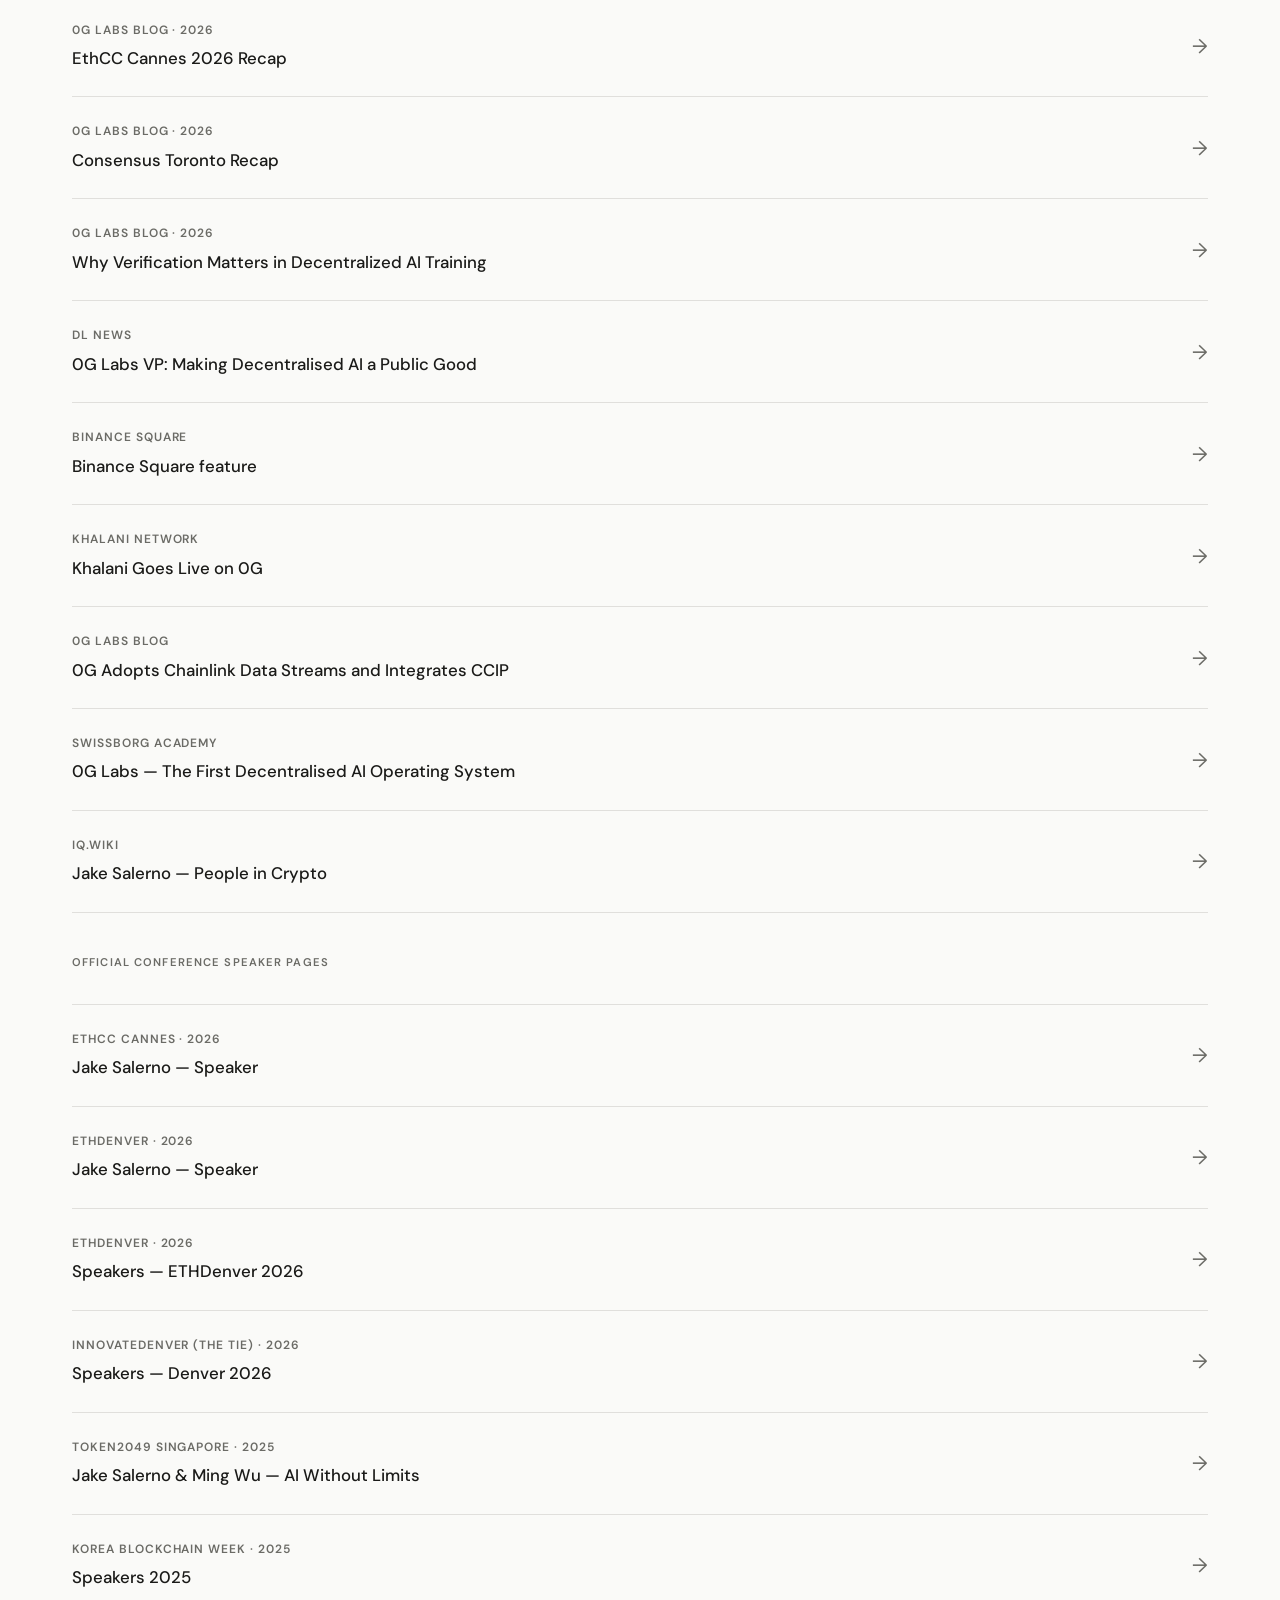
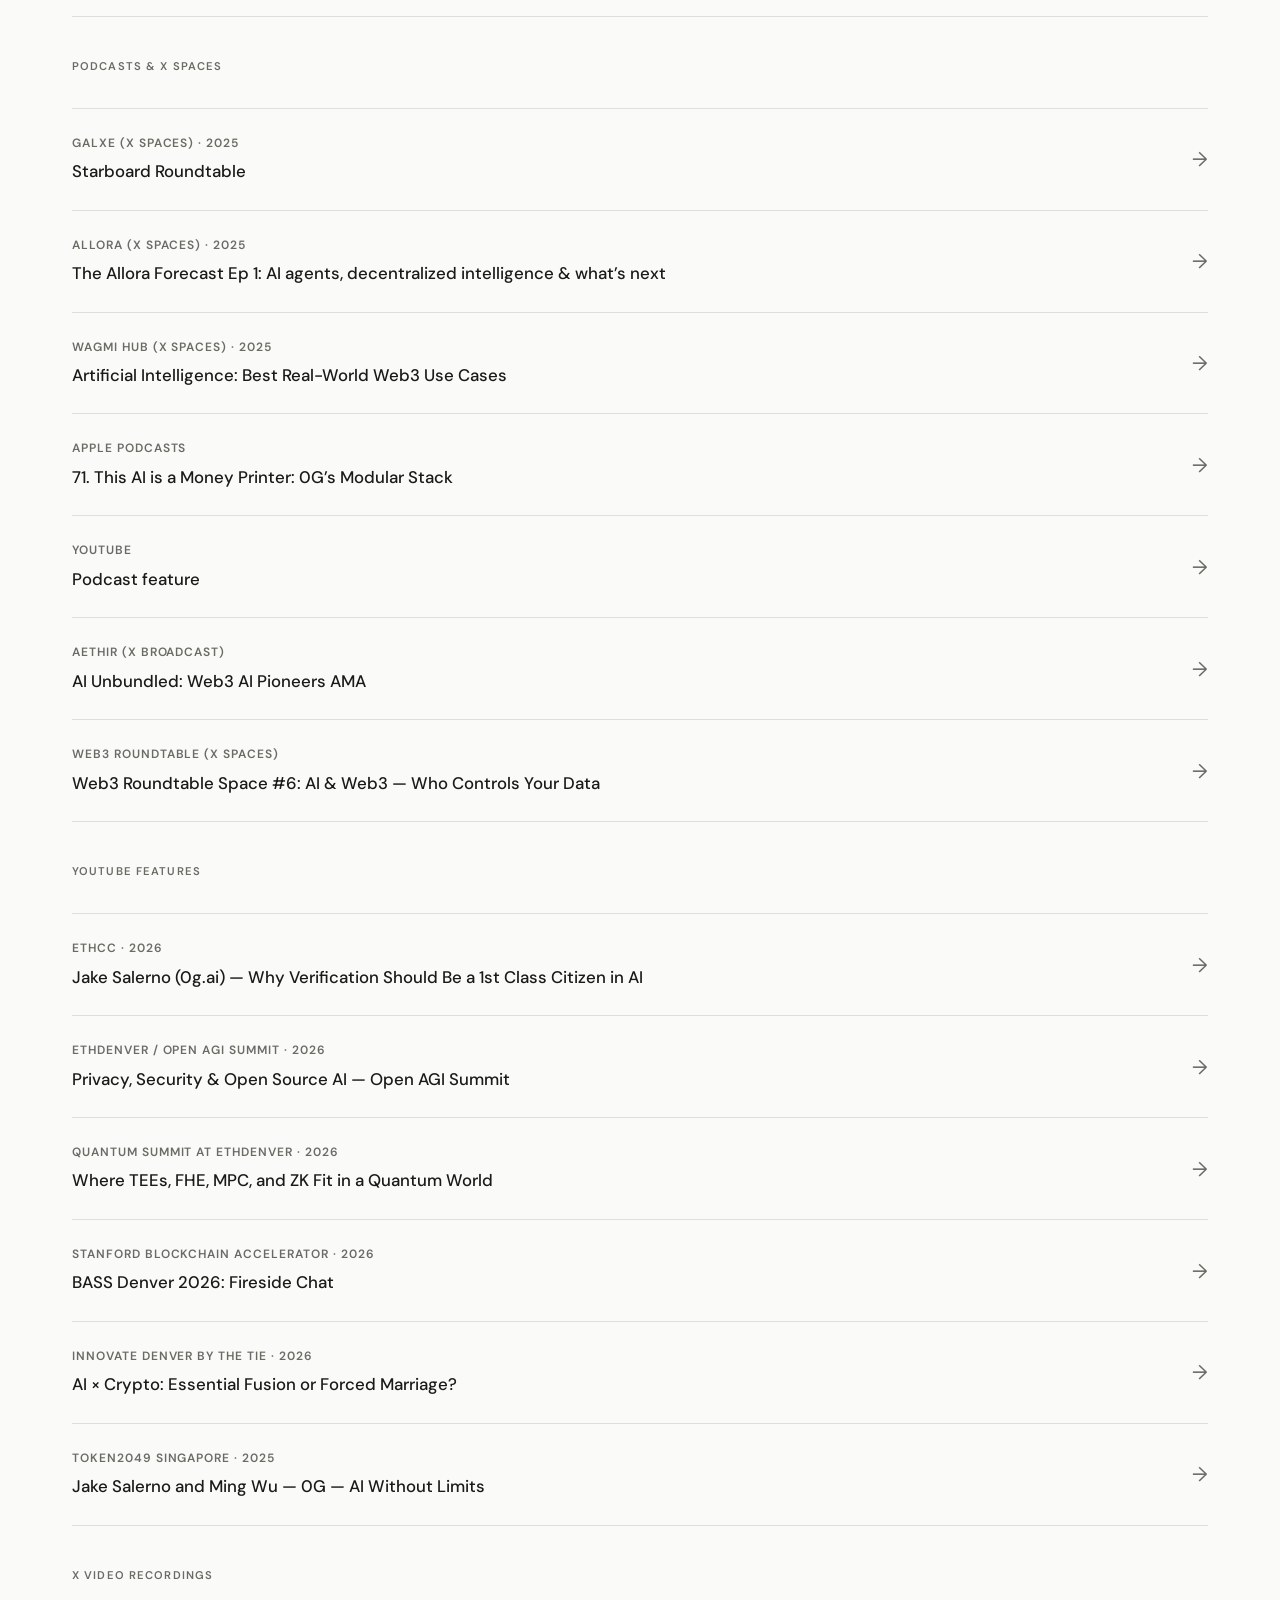
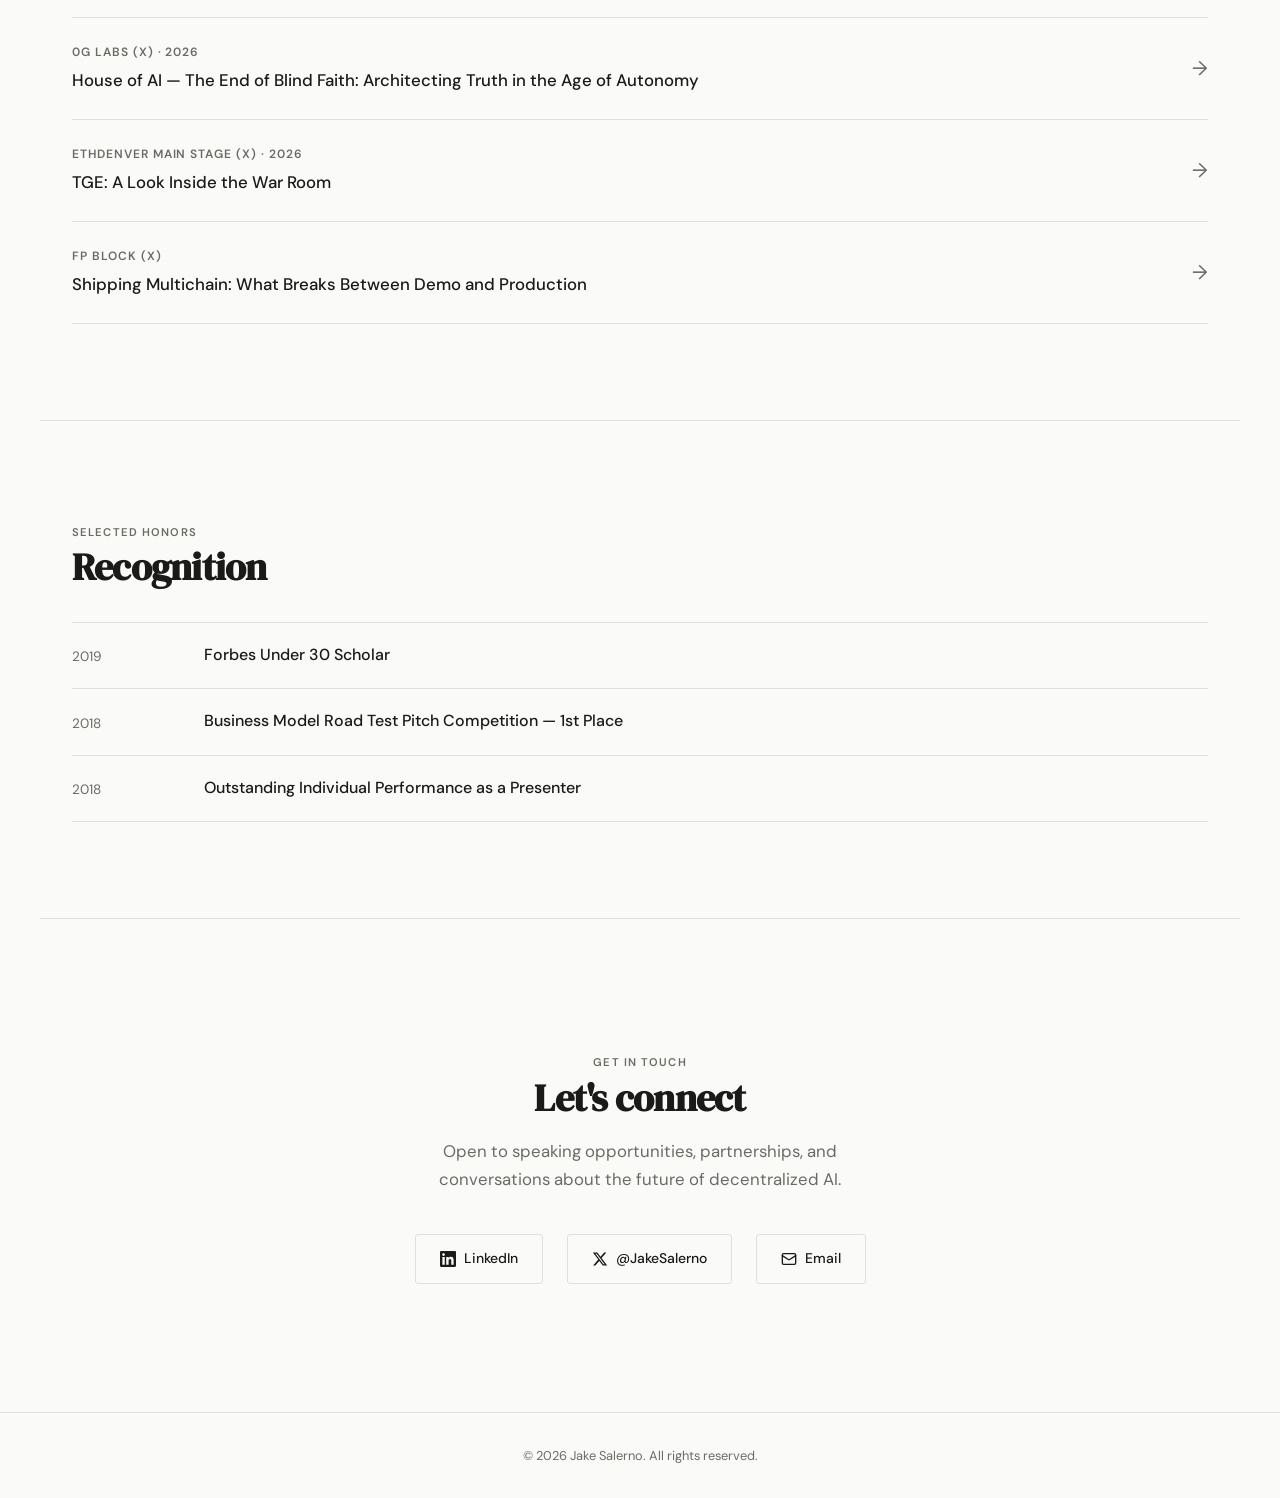
==== commit 205f0bc8: "WIP refine media speaking and gallery sections" ====
--- a/index.html
+++ b/index.html
@@ -254,7 +254,7 @@
         .section-label {
             font-size: 0.7rem;
             font-weight: 600;
-            letter-spacing: 0.15em;
+            letter-spacing: 0.1em;
             text-transform: uppercase;
             color: var(--text-secondary);
             margin-bottom: 1rem;
@@ -507,6 +507,299 @@
             border-top: 1px solid var(--border);
         }
 
+        /* ---- GALLERY (event photos + speaker cards) ---- */
+        .gallery-intro {
+            color: var(--text-secondary);
+            font-size: 1rem;
+            line-height: 1.7;
+            max-width: 640px;
+            margin-bottom: 0.5rem;
+        }
+
+        .gallery-grid {
+            display: grid;
+            gap: 0.75rem;
+            margin-top: 2rem;
+        }
+
+        .gallery-grid.gallery-photos {
+            grid-template-columns: repeat(auto-fill, minmax(300px, 1fr));
+        }
+
+        .gallery-grid.gallery-cards {
+            grid-template-columns: repeat(auto-fill, minmax(220px, 1fr));
+        }
+
+        .gallery-item {
+            position: relative;
+            overflow: hidden;
+            border-radius: 3px;
+            cursor: pointer;
+            background: var(--bg-alt);
+            border: 1px solid var(--border);
+        }
+
+        .gallery-grid.gallery-photos .gallery-item {
+            aspect-ratio: 4 / 3;
+        }
+
+        .gallery-grid.gallery-cards .gallery-item {
+            aspect-ratio: 16 / 10;
+        }
+
+        .gallery-item img {
+            width: 100%;
+            height: 100%;
+            object-fit: cover;
+            object-position: center;
+            display: block;
+            transition: transform 0.4s ease;
+        }
+
+        .gallery-item:hover img,
+        .gallery-item:focus-visible img {
+            transform: scale(1.03);
+        }
+
+        .gallery-caption {
+            position: absolute;
+            left: 0;
+            right: 0;
+            bottom: 0;
+            padding: 1.25rem 0.875rem 0.75rem;
+            background: linear-gradient(to top, rgba(10, 10, 8, 0.85), rgba(10, 10, 8, 0));
+            color: var(--white);
+            font-size: 0.8rem;
+            font-weight: 500;
+            letter-spacing: 0.01em;
+            opacity: 0;
+            transition: opacity 0.25s ease;
+            pointer-events: none;
+        }
+
+        .gallery-item:hover .gallery-caption,
+        .gallery-item:focus-visible .gallery-caption {
+            opacity: 1;
+        }
+
+        .gallery-empty {
+            color: var(--text-secondary);
+            font-size: 0.9rem;
+            padding: 2rem 0;
+            text-align: center;
+            border: 1px dashed var(--border);
+            border-radius: 3px;
+            margin-top: 2rem;
+        }
+
+        /* ---- LIGHTBOX ---- */
+        .lightbox {
+            position: fixed;
+            inset: 0;
+            z-index: 1000;
+            background: rgba(10, 10, 8, 0.94);
+            backdrop-filter: blur(8px);
+            -webkit-backdrop-filter: blur(8px);
+            display: none;
+            align-items: center;
+            justify-content: center;
+            padding: 3rem 1.25rem;
+        }
+
+        .lightbox.open {
+            display: flex;
+        }
+
+        .lightbox-inner {
+            max-width: min(1100px, 100%);
+            max-height: 100%;
+            display: flex;
+            flex-direction: column;
+            align-items: center;
+            gap: 1rem;
+        }
+
+        .lightbox-img {
+            max-width: 100%;
+            max-height: calc(100vh - 10rem);
+            object-fit: contain;
+            border-radius: 3px;
+        }
+
+        .lightbox-caption {
+            color: var(--white);
+            font-size: 0.9rem;
+            letter-spacing: 0.02em;
+            text-align: center;
+            opacity: 0.85;
+        }
+
+        .lightbox-btn {
+            position: absolute;
+            background: rgba(255, 255, 255, 0.06);
+            border: 1px solid rgba(255, 255, 255, 0.18);
+            color: var(--white);
+            width: 44px;
+            height: 44px;
+            border-radius: 50%;
+            display: inline-flex;
+            align-items: center;
+            justify-content: center;
+            cursor: pointer;
+            font-size: 1.1rem;
+            line-height: 1;
+            transition: background 0.2s ease;
+            font-family: inherit;
+        }
+
+        .lightbox-btn:hover {
+            background: rgba(255, 255, 255, 0.18);
+        }
+
+        .lightbox-close {
+            top: 1.25rem;
+            right: 1.25rem;
+        }
+
+        .lightbox-prev {
+            top: 50%;
+            left: 1.25rem;
+            transform: translateY(-50%);
+        }
+
+        .lightbox-next {
+            top: 50%;
+            right: 1.25rem;
+            transform: translateY(-50%);
+        }
+
+        /* ---- PRESS SUBSECTIONS ---- */
+        .press-subsection {
+            margin-top: 2.5rem;
+        }
+
+        .press-subsection:first-child {
+            margin-top: 2rem;
+        }
+
+        .press-subhead {
+            font-size: 0.7rem;
+            font-weight: 600;
+            letter-spacing: 0.1em;
+            text-transform: uppercase;
+            color: var(--text-secondary);
+            margin-bottom: 0.5rem;
+        }
+
+        /* ---- HERO SKILL PILLS ---- */
+        .hero-skills {
+            display: flex;
+            flex-wrap: wrap;
+            gap: 0.5rem;
+            margin-bottom: 2rem;
+            max-width: 480px;
+        }
+
+        .skill-pill {
+            font-size: 0.7rem;
+            font-weight: 500;
+            letter-spacing: 0.02em;
+            color: var(--text-secondary);
+            padding: 0.3rem 0.7rem;
+            border: 1px solid var(--border);
+            border-radius: 100px;
+            background: var(--white);
+        }
+
+        /* ---- SHOW MORE BUTTON ---- */
+        .show-more-wrap {
+            display: flex;
+            justify-content: center;
+            margin-top: 1.5rem;
+        }
+
+        .show-more-btn {
+            display: inline-flex;
+            align-items: center;
+            gap: 0.5rem;
+            padding: 0.7rem 1.5rem;
+            font-family: 'DM Sans', sans-serif;
+            font-size: 0.85rem;
+            font-weight: 500;
+            color: var(--text);
+            background: transparent;
+            border: 1px solid var(--border);
+            border-radius: 3px;
+            cursor: pointer;
+            transition: border-color 0.2s ease, background 0.2s ease;
+        }
+
+        .show-more-btn:hover {
+            border-color: var(--text);
+            background: var(--white);
+        }
+
+        .gallery-grid .gallery-extra {
+            display: none;
+        }
+
+        .gallery-grid.show-all .gallery-extra {
+            display: block;
+        }
+
+        /* ---- HONORS ---- */
+        .honors-grid {
+            display: grid;
+            gap: 0;
+            margin-top: 2rem;
+        }
+
+        .honor-item {
+            display: grid;
+            grid-template-columns: 100px 1fr;
+            gap: 2rem;
+            padding: 1.25rem 0;
+            border-bottom: 1px solid var(--border);
+        }
+
+        .honor-item:first-child {
+            border-top: 1px solid var(--border);
+        }
+
+        .honor-year {
+            font-size: 0.85rem;
+            color: var(--text-secondary);
+            padding-top: 0.15rem;
+        }
+
+        .honor-title {
+            font-size: 1rem;
+            font-weight: 500;
+            line-height: 1.5;
+        }
+
+        /* ---- FEATURED HIGHLIGHTS (within Media section) ---- */
+        .featured-highlights .press-grid {
+            display: grid;
+            grid-template-columns: repeat(auto-fill, minmax(320px, 1fr));
+            gap: 0.5rem 1.5rem;
+        }
+
+        .featured-highlights .press-item {
+            border-bottom: 1px solid var(--border);
+        }
+
+        @media (max-width: 700px) {
+            .featured-highlights .press-grid {
+                grid-template-columns: 1fr;
+                gap: 0;
+            }
+            .honor-item {
+                grid-template-columns: 1fr;
+                gap: 0.25rem;
+            }
+        }
+
         /* ---- ANIMATIONS ---- */
         .fade-in {
             opacity: 0;
@@ -563,8 +856,25 @@
                 grid-template-columns: 1fr;
             }
 
+            .gallery-grid.gallery-photos,
+            .gallery-grid.gallery-cards {
+                grid-template-columns: repeat(2, 1fr);
+            }
+
             .nav-links {
                 display: none;
+            }
+        }
+
+        @media (max-width: 520px) {
+            .gallery-grid.gallery-photos,
+            .gallery-grid.gallery-cards {
+                grid-template-columns: 1fr;
+            }
+
+            .lightbox-btn {
+                width: 38px;
+                height: 38px;
             }
         }
 
@@ -601,7 +911,8 @@
             <li><a href="#about">About</a></li>
             <li><a href="#experience">Experience</a></li>
             <li><a href="#speaking">Speaking</a></li>
-            <li><a href="#press">Press</a></li>
+            <li><a href="#photos">Photos</a></li>
+            <li><a href="#press">Media</a></li>
             <li><a href="#contact">Contact</a></li>
         </ul>
     </nav>
@@ -613,11 +924,18 @@
                 <span class="hero-tag">Blockchain &times; AI Infrastructure</span>
                 <h1>Jake Salerno</h1>
                 <p class="hero-description">
-                    VP of Go-to-Market at <strong>0G Labs</strong>, building the first decentralized AI operating system. Previously at Chainlink Labs. Speaker, strategist, and builder working to make AI a public good.
+                    Vice President of Go-to-Market at <strong>0G Labs</strong>, building the first decentralized AI operating system. Previously at Chainlink Labs. Speaker, strategist, and builder on a mission to make AI a public good.
                 </p>
+                <div class="hero-skills">
+                    <span class="skill-pill">Blockchain</span>
+                    <span class="skill-pill">Artificial Intelligence</span>
+                    <span class="skill-pill">Business Development</span>
+                    <span class="skill-pill">Infrastructure</span>
+                    <span class="skill-pill">Strategic Partnerships</span>
+                </div>
                 <div class="hero-links">
-                    <a href="https://www.linkedin.com/in/jakesalerno/" class="btn-primary" target="_blank" rel="noopener">LinkedIn</a>
-                    <a href="https://x.com/JakeSalerno" class="btn-secondary" target="_blank" rel="noopener">@JakeSalerno</a>
+                    <a href="https://www.linkedin.com/in/jakesalerno/" class="btn-primary" target="_blank" rel="noopener noreferrer">LinkedIn</a>
+                    <a href="https://x.com/JakeSalerno" class="btn-secondary" target="_blank" rel="noopener noreferrer">@JakeSalerno</a>
                 </div>
             </div>
             <div class="hero-image-wrapper">
@@ -635,10 +953,10 @@
         <div class="about-content">
             <div class="about-text">
                 <p>
-                    Jake Salerno is the VP of Go-to-Market at 0G Labs, where he built and leads the team responsible for ecosystem growth, partnerships, and go-to-market strategy for the first decentralized AI operating system.
+                    Jake Salerno is Vice President of Go-to-Market at 0G Labs, building go-to-market strategy for decentralized AI infrastructure with a mission to make AI a public good.
                 </p>
                 <p>
-                    Since joining 0G in 2024, Jake has helped scale the ecosystem to over 350 integrations, shaping how AI and Web3 connect across modular infrastructure. Under his leadership, 0G launched its Aristotle mainnet with 100+ partners activated on day one.
+                    Jake joined 0G in 2024 as part of the founding team and Head of Business Development, then took the GTM lead as the company grew. Since launch, the ecosystem has scaled to 350+ integrations, shaping how AI and Web3 connect across modular infrastructure. 0G's Aristotle mainnet went live with 100+ partners activated on day one.
                 </p>
                 <p>
                     Before 0G, Jake spent three years at Chainlink Labs leading go-to-market for data products that contributed to over $1 trillion in Total Value Secured across the Web3 ecosystem. He's been building in crypto since 2017, when he co-founded the Miami University Blockchain Club — one of the first university-level blockchain organizations in the Midwest.
@@ -676,11 +994,19 @@
         <h2 class="section-title">Career</h2>
         <div class="experience-grid">
             <div class="experience-item">
-                <div class="experience-period">2024 — Present</div>
+                <div class="experience-period">2026 — Present</div>
                 <div class="experience-details">
-                    <h3>VP of Go-to-Market</h3>
+                    <h3>Vice President, Go-to-Market</h3>
                     <div class="experience-company">0G Labs</div>
-                    <p class="experience-desc">Leading GTM strategy, ecosystem development, and partnerships for the first decentralized AI operating system. Built and scaled the BD team driving 350+ integrations across modular AI infrastructure including storage, compute, and data availability.</p>
+                    <p class="experience-desc">Leading GTM strategy, ecosystem growth, and partnerships for the first decentralized AI operating system. Oversees the team driving 350+ integrations across modular AI infrastructure — storage, compute, and data availability.</p>
+                </div>
+            </div>
+            <div class="experience-item">
+                <div class="experience-period">2024 — 2025</div>
+                <div class="experience-details">
+                    <h3>Founding Team · Head of Business Development</h3>
+                    <div class="experience-company">0G Labs</div>
+                    <p class="experience-desc">Joined as part of the founding team. Built the BD motion from zero — establishing the playbooks, partnerships, and pipeline that activated 100+ launch partners ahead of the Aristotle mainnet.</p>
                 </div>
             </div>
             <div class="experience-item">
@@ -716,75 +1042,58 @@
     <section id="speaking" class="fade-in">
         <span class="section-label">Speaking</span>
         <h2 class="section-title">Featured talks & panels</h2>
-        <div class="speaking-grid">
-            <a href="https://token2049.com/previous-sessions/jake-salerno-and-ming-wu---0g---ai-without-limits---token2049-singapore-2025" class="speaking-card" target="_blank" rel="noopener">
-                <div class="speaking-event">TOKEN2049 Singapore</div>
-                <div class="speaking-title">AI Without Limits</div>
-                <div class="speaking-meta">With Ming Wu, CTO of 0G Labs &middot; 2025</div>
-            </a>
-            <div class="speaking-card">
-                <div class="speaking-event">ETHDenver — The Scaling Summit</div>
-                <div class="speaking-title">The End of Blind Faith</div>
-                <div class="speaking-meta">AI trust, verification & decentralized infrastructure &middot; 2026</div>
+        <div class="speaking-grid" data-render="speaking"></div>
+    </section>
+
+    <div class="section-divider"></div>
+
+    <!-- Event Photos -->
+    <section id="photos" class="fade-in">
+        <span class="section-label">From the Stage</span>
+        <h2 class="section-title">Event photos</h2>
+        <p class="gallery-intro">A working archive of recent panels, talks, and fireside chats. Click any photo to expand.</p>
+        <div class="gallery-grid gallery-photos" data-render="event-photos"></div>
+    </section>
+
+    <div class="section-divider"></div>
+
+    <!-- Event Features & Speaker Cards -->
+    <section id="speaker-cards" class="fade-in">
+        <span class="section-label">Event Features</span>
+        <h2 class="section-title">Event features & speaker cards</h2>
+        <p class="gallery-intro">Speaker cards, panel announcements, and event graphics from across the circuit.</p>
+        <div class="gallery-grid gallery-cards" data-render="speaker-cards"></div>
+    </section>
+
+    <div class="section-divider"></div>
+
+    <!-- Media & Appearances -->
+    <section id="press" class="fade-in">
+        <span class="section-label">Media & Appearances</span>
+        <h2 class="section-title">Media & appearances</h2>
+        <p class="gallery-intro">Selected press, interviews, podcasts, conference pages, and recordings covering decentralized AI, Web3 infrastructure, and 0G.</p>
+        <div data-render="press-subsections"></div>
+    </section>
+
+    <div class="section-divider"></div>
+
+    <!-- Selected Honors -->
+    <section id="honors" class="fade-in">
+        <span class="section-label">Selected Honors</span>
+        <h2 class="section-title">Recognition</h2>
+        <div class="honors-grid">
+            <div class="honor-item">
+                <div class="honor-year">2019</div>
+                <div class="honor-title">Forbes Under 30 Scholar</div>
             </div>
-            <div class="speaking-card">
-                <div class="speaking-event">Consensus 2025 — Toronto</div>
-                <div class="speaking-title">GPUs to AI Agents: Scaling AI Without Big Tech</div>
-                <div class="speaking-meta">Panel with Galxe, TheoriqAI & Copus &middot; 2025</div>
+            <div class="honor-item">
+                <div class="honor-year">2018</div>
+                <div class="honor-title">Business Model Road Test Pitch Competition — 1st Place</div>
             </div>
-            <a href="https://luma.com/g4553kdo" class="speaking-card" target="_blank" rel="noopener">
-                <div class="speaking-event">Miami University Blockchain Club</div>
-                <div class="speaking-title">Breaking into the Future of AI & Web3</div>
-                <div class="speaking-meta">Fireside chat &middot; 2025</div>
-            </a>
-            <div class="speaking-card">
-                <div class="speaking-event">InnovateDenver</div>
-                <div class="speaking-title">Crypto × AI: State of the Market</div>
-                <div class="speaking-meta">Panel discussion &middot; 2025</div>
+            <div class="honor-item">
+                <div class="honor-year">2018</div>
+                <div class="honor-title">Outstanding Individual Performance as a Presenter</div>
             </div>
-            <a href="https://www.thestreet.com/crypto/innovation/0g-labs-jake-salerno-reveals-new-plan-to-break-big-tech-ai-control" class="speaking-card" target="_blank" rel="noopener">
-                <div class="speaking-event">TheStreet Roundtable</div>
-                <div class="speaking-title">Breaking Big Tech's AI Control</div>
-                <div class="speaking-meta">Interview &middot; February 2026</div>
-            </a>
-        </div>
-    </section>
-
-    <div class="section-divider"></div>
-
-    <!-- Press -->
-    <section id="press" class="fade-in">
-        <span class="section-label">Press & Media</span>
-        <h2 class="section-title">In the news</h2>
-        <div class="press-grid">
-            <a href="https://www.thestreet.com/crypto/innovation/0g-labs-jake-salerno-reveals-new-plan-to-break-big-tech-ai-control" class="press-item" target="_blank" rel="noopener">
-                <div>
-                    <div class="press-source">TheStreet</div>
-                    <div class="press-title">0G Labs' Jake Salerno Reveals New Plan to Break Big Tech AI Control</div>
-                </div>
-                <span class="press-arrow">→</span>
-            </a>
-            <a href="https://0g.ai/blog/ai-driven-layer-1-0g-adopts-chainlink-data-streams-and-integrates-ccip-as-its-canonical-cross-chain-infrastructure" class="press-item" target="_blank" rel="noopener">
-                <div>
-                    <div class="press-source">0G Labs Blog</div>
-                    <div class="press-title">0G Adopts Chainlink Data Streams and Integrates CCIP</div>
-                </div>
-                <span class="press-arrow">→</span>
-            </a>
-            <a href="https://academy.swissborg.com/en/learn/0g-labs-investment-thesis" class="press-item" target="_blank" rel="noopener">
-                <div>
-                    <div class="press-source">SwissBorg Academy</div>
-                    <div class="press-title">0G Labs — The First Decentralised AI Operating System</div>
-                </div>
-                <span class="press-arrow">→</span>
-            </a>
-            <a href="https://iq.wiki/wiki/jake-salerno" class="press-item" target="_blank" rel="noopener">
-                <div>
-                    <div class="press-source">IQ.wiki</div>
-                    <div class="press-title">Jake Salerno — People in Crypto</div>
-                </div>
-                <span class="press-arrow">→</span>
-            </a>
         </div>
     </section>
 
@@ -798,11 +1107,11 @@
             Open to speaking opportunities, partnerships, and conversations about the future of decentralized AI.
         </p>
         <div class="contact-links">
-            <a href="https://www.linkedin.com/in/jakesalerno/" target="_blank" rel="noopener">
+            <a href="https://www.linkedin.com/in/jakesalerno/" target="_blank" rel="noopener noreferrer">
                 <svg width="16" height="16" viewBox="0 0 24 24" fill="currentColor"><path d="M20.447 20.452h-3.554v-5.569c0-1.328-.027-3.037-1.852-3.037-1.853 0-2.136 1.445-2.136 2.939v5.667H9.351V9h3.414v1.561h.046c.477-.9 1.637-1.85 3.37-1.85 3.601 0 4.267 2.37 4.267 5.455v6.286zM5.337 7.433a2.062 2.062 0 01-2.063-2.065 2.064 2.064 0 112.063 2.065zm1.782 13.019H3.555V9h3.564v11.452zM22.225 0H1.771C.792 0 0 .774 0 1.729v20.542C0 23.227.792 24 1.771 24h20.451C23.2 24 24 23.227 24 22.271V1.729C24 .774 23.2 0 22.222 0h.003z"/></svg>
                 LinkedIn
             </a>
-            <a href="https://x.com/JakeSalerno" target="_blank" rel="noopener">
+            <a href="https://x.com/JakeSalerno" target="_blank" rel="noopener noreferrer">
                 <svg width="16" height="16" viewBox="0 0 24 24" fill="currentColor"><path d="M18.244 2.25h3.308l-7.227 8.26 8.502 11.24H16.17l-5.214-6.817L4.99 21.75H1.68l7.73-8.835L1.254 2.25H8.08l4.713 6.231zm-1.161 17.52h1.833L7.084 4.126H5.117z"/></svg>
                 @JakeSalerno
             </a>
@@ -818,8 +1127,360 @@
         <p>&copy; 2026 Jake Salerno. All rights reserved.</p>
     </footer>
 
-    <!-- Scroll Animations -->
+    <!-- Lightbox -->
+    <div class="lightbox" role="dialog" aria-modal="true" aria-label="Image viewer" aria-hidden="true">
+        <button class="lightbox-btn lightbox-close" type="button" aria-label="Close">&times;</button>
+        <button class="lightbox-btn lightbox-prev" type="button" aria-label="Previous">&larr;</button>
+        <button class="lightbox-btn lightbox-next" type="button" aria-label="Next">&rarr;</button>
+        <div class="lightbox-inner">
+            <img class="lightbox-img" alt="">
+            <div class="lightbox-caption"></div>
+        </div>
+    </div>
+
+    <!-- ===================================================================
+         MEDIA & SPEAKING DATA
+         To add a new item: append to the relevant array below. Items are
+         sorted newest-first at render time using sortDate.
+
+         Sort precedence: sortDate ?? date ?? year (descending). Year-only
+         items sort AFTER same-year exact-date items because "2026" sorts
+         before "2026-XX-XX" lexicographically (descending makes dated win).
+         Items with no date/year/sortDate fall to the bottom.
+
+         Schemas:
+         - speakingAppearances / speakerCards:
+             { event, title, role?, location?, date?, year?, sortDate?,
+               image?, url?, featured? }
+         - eventPhotos:
+             { event?, title, location?, date?, year?, sortDate?,
+               image, caption?, featured? }
+         - mediaResources:
+             { title, source, category, format, url, date?, year?,
+               sortDate?, featured? }
+           category: 'press' | 'conference' | 'podcast' | 'youtube' | 'x-video'
+           format:   'article' | 'speaker-page' | 'podcast' | 'x-space'
+                   | 'youtube' | 'x-video'
+         =================================================================== -->
     <script>
+        // ---------- Speaking Appearances (no image) ----------
+        const speakingAppearances = [
+            { event: 'ETHDenver — The Scaling Summit', title: 'The End of Blind Faith', role: 'AI trust, verification & decentralized infrastructure', location: 'Denver, CO', year: '2026' },
+            { event: 'TheStreet Roundtable', title: "Breaking Big Tech's AI Control", role: 'Interview at ETHDenver 2026', location: 'Denver, CO', year: '2026', url: 'https://www.thestreet.com/crypto/innovation/0g-labs-jake-salerno-reveals-new-plan-to-break-big-tech-ai-control' },
+            { event: 'TOKEN2049 Singapore', title: 'AI Without Limits', role: 'With Ming Wu, CTO of 0G Labs', location: 'Singapore', date: '2025-10-01', year: '2025', url: 'https://token2049.com/previous-sessions/jake-salerno-and-ming-wu---0g---ai-without-limits---token2049-singapore-2025' },
+            { event: 'Consensus — Toronto', title: 'GPUs to AI Agents: Scaling AI Without Big Tech', role: 'Panel with Galxe, TheoriqAI & Copus', location: 'Toronto', date: '2025-05-14', year: '2025' },
+            { event: 'InnovateDenver', title: 'Crypto × AI: State of the Market', role: 'Panel discussion', location: 'Denver, CO', year: '2025' },
+            { event: 'Miami University Blockchain Club', title: 'Breaking into the Future of AI & Web3', role: 'Fireside chat', year: '2025', url: 'https://luma.com/g4553kdo' }
+        ];
+
+        // ---------- Event Photos (primary visual) ----------
+        const eventPhotos = [
+            // 2026 — exact-date verified (filename or explicit instruction)
+            { event: 'Builder Nights — Multichain', title: 'On stage panel', date: '2026-05-13', year: '2026', image: 'builder-nights-multichain-panel.webp' },
+            { event: 'Consensus — House of AI', title: 'Hot Seat: AI knows more about you than your therapist', location: 'Toronto', date: '2026-05-04', year: '2026', image: 'consensus-house-of-ai-hot-seat.webp', featured: true },
+            { event: 'Consensus — House of AI', title: 'After the talk', location: 'Toronto', date: '2026-05-04', year: '2026', image: 'consensus-house-of-ai-networking.webp' },
+            { event: 'Bass Denver', title: 'Stanford Blockchain Accelerator fireside', location: 'Denver, CO', date: '2026-02-17', year: '2026', image: 'bass-denver-fireside.webp', featured: true },
+            { event: 'InnovateDenver', title: 'AI × Crypto: Essential Fusion or Forced Marriage?', location: 'Denver, CO', date: '2026-02-16', year: '2026', image: 'innovate-denver-ai-crypto-panel.webp', featured: true },
+            // 2026 — year only (ETHDenver side events; exact dates not verified)
+            { event: 'ETHDenver — Scaling Summit', title: 'The End of Blind Faith talk', location: 'Denver, CO', year: '2026', image: 'ethdenver-end-of-blind-faith-talk.webp', featured: true },
+            { event: 'ETHDenver — TheStreet Roundtable', title: 'Interview with Jackson Hinkle', location: 'Denver, CO', year: '2026', image: 'ethdenver-thestreet-interview.webp' },
+            { event: 'Tectonic', title: 'Panel', location: 'Denver, CO', year: '2026', image: 'tectonic-panel-wide.webp' },
+            { event: 'Open AGI Summit', title: 'Privacy, Security & Open Source AI panel', location: 'Denver, CO', year: '2026', image: 'open-agi-summit-panel.webp', featured: true },
+            { event: 'Prosperia', title: 'Panel', year: '2026', image: 'prosperia-panel.webp' },
+            { event: 'Prosperia', title: 'Speaking', year: '2026', image: 'prosperia-speaking-closeup.webp' },
+            { event: 'Zero Coding with 0G', title: 'Event night', year: '2026', image: 'zero-coding-0g-event.webp' },
+            { event: 'Zero Coding with 0G', title: 'Winners — $500,000 prize', year: '2026', image: 'zero-coding-0g-winners.webp' },
+            // 2025 — exact-date verified (event public dates)
+            { event: 'TOKEN2049 Singapore', title: 'On stage wide', location: 'Singapore', date: '2025-10-01', year: '2025', image: 'token2049-singapore-stage-wide.webp', featured: true },
+            { event: 'TOKEN2049 Singapore', title: 'With Ming Wu', location: 'Singapore', date: '2025-10-01', year: '2025', image: 'token2049-singapore-couch.webp' },
+            { event: 'TOKEN2049 Singapore', title: 'Speaking close-up', location: 'Singapore', date: '2025-10-01', year: '2025', image: 'token2049-singapore-speaking-closeup.webp' },
+            { event: 'TOKEN2049 Singapore', title: 'Listening close-up', location: 'Singapore', date: '2025-10-01', year: '2025', image: 'token2049-singapore-listening.webp' },
+            { event: 'TOKEN2049 Singapore', title: 'Audience view', location: 'Singapore', date: '2025-10-01', year: '2025', image: 'token2049-singapore-audience.webp' },
+            { event: 'NextGen at TOKEN2049', title: 'Panel', location: 'Singapore', date: '2025-10-01', year: '2025', image: 'nextgen-token2049-panel.webp' },
+            { event: 'AI Frontier', title: 'Panel', date: '2025-09-30', year: '2025', image: 'ai-frontier-panel.webp', featured: true },
+            { event: 'AI Frontier', title: 'Speaking close-up', date: '2025-09-30', year: '2025', image: 'ai-frontier-speaking-closeup.webp' },
+            { event: 'Korea Blockchain Week — Stable Stage', title: 'Panel wide', location: 'Seoul', date: '2025-09-22', year: '2025', image: 'kbw-stable-stage-panel-wide.webp', featured: true },
+            { event: 'Korea Blockchain Week — Stable Stage', title: 'Speaking close-up', location: 'Seoul', date: '2025-09-22', year: '2025', image: 'kbw-stable-stage-speaking-closeup.webp' },
+            { event: 'Korea Blockchain Week — Stable Stage', title: 'Speaking portrait', location: 'Seoul', date: '2025-09-22', year: '2025', image: 'kbw-stable-stage-speaking-portrait.webp' },
+            { event: 'Consensus — Decentralized Compute for AI', title: 'On stage panel', location: 'Toronto', date: '2025-05-14', year: '2025', image: 'consensus-decentralized-compute-panel.webp', featured: true },
+            { event: 'Consensus — Decentralized Compute for AI', title: 'Group photo', location: 'Toronto', date: '2025-05-14', year: '2025', image: 'consensus-decentralized-compute-group.webp' },
+            // 2025 — year only
+            { event: 'CUDIS', title: 'Speaking', year: '2025', image: 'cudis-event-speaking.webp' },
+            { event: 'NodeOps — Proof of Build', title: 'Fireside with Naman Kabra', year: '2025', image: 'nodeops-fireside-chat.webp' },
+            { event: 'NodeOps — Modular Infra & AI at Scale', title: 'Outdoor panel', year: '2025', image: 'nodeops-modular-infra-panel.webp' },
+            { event: 'OnePiece Labs', title: 'Solo talk', year: '2025', image: 'onepiece-labs-talk.webp' },
+            { event: 'OnePiece Labs — Web3 University Tours', title: 'Panel', year: '2025', image: 'onepiece-labs-panel.webp' }
+        ];
+
+        // ---------- Speaker Cards & Event Features (secondary visual) ----------
+        const speakerCards = [
+            // 2026 — dated
+            { event: 'Builder Nights — Multichain Fest', title: 'Speaker card', date: '2026-05-13', year: '2026', image: 'builder-nights-multichain-speaker-card.webp' },
+            { event: 'Consensus — Schedule', title: 'Speaker schedule', location: 'Toronto', date: '2026-05-04', year: '2026', image: 'consensus-2026-schedule-card.webp' },
+            { event: 'Consensus — House of AI', title: 'Hot Seat', location: 'Toronto', date: '2026-05-04', year: '2026', image: 'house-of-ai-speaker-card.webp' },
+            { event: 'Consensus — Myosin × Stellar', title: 'Marketers in the Arena', location: 'Toronto', date: '2026-05-04', year: '2026', image: 'myosin-marketers-arena-card.webp' },
+            { event: 'EthCC[9] Cannes', title: 'AI Agents & Automation', location: 'Cannes, France', date: '2026-03-30', year: '2026', image: 'ethcc-cannes-ai-agents-card.webp' },
+            { event: 'EthCC Cannes — Keynote', title: 'Why Verification Should Be a 1st Class Citizen in AI', location: 'Cannes, France', date: '2026-03-30', year: '2026', image: 'ethcc-cannes-keynote-card.webp' },
+            { event: 'ETHDenver — Scaling Summit', title: 'Speaker card', location: 'Denver, CO', date: '2026-02-26', year: '2026', image: 'scaling-summit-speaker-card.webp' },
+            { event: 'Tectonic', title: 'Speaker card', location: 'Denver, CO', date: '2026-02-26', year: '2026', image: 'tectonic-speaker-card.webp' },
+            { event: 'Open AGI Summit', title: 'Speaker card', location: 'Denver, CO', date: '2026-02-25', year: '2026', image: 'open-agi-summit-speaker-card.webp' },
+            { event: 'Quantum Summit at ETHDenver', title: 'Where TEEs, FHE, MPC, and ZK Fit in a Quantum World', location: 'Denver, CO', date: '2026-02-25', year: '2026', image: 'quantum-summit-speaker-card.webp' },
+            { event: 'Bass Denver', title: 'Stanford Blockchain Accelerator', location: 'Denver, CO', date: '2026-02-17', year: '2026', image: 'bass-denver-speaker-card.webp' },
+            { event: 'InnovateDenver', title: 'Speaker card (by The Tie)', location: 'Denver, CO', date: '2026-02-16', year: '2026', image: 'innovate-denver-speaker-card.webp' },
+            // 2025 — dated
+            { event: 'NextGen at TOKEN2049', title: 'Speaker card', location: 'Singapore', date: '2025-10-01', year: '2025', image: 'nextgen-token2049-speaker-card.webp' },
+            { event: 'AI Frontier', title: 'Speaker card', date: '2025-09-30', year: '2025', image: 'ai-frontier-speaker-card.webp' },
+            { event: 'Korea Blockchain Week', title: 'Speaker card', location: 'Seoul', date: '2025-09-22', year: '2025', image: 'kbw-speaker-card.webp' },
+            { event: 'Galxe Starboard Roundtable', title: 'X Spaces roundtable', date: '2025-06-04', year: '2025', image: 'galxe-starboard-speaker-card.webp' },
+            { event: 'Consensus — Toronto', title: 'Speaker card', location: 'Toronto', date: '2025-05-14', year: '2025', image: 'consensus-speaker-card.webp' },
+            // 2025 — year only (best-effort year)
+            { event: 'Agents Unleashed', title: 'Speaker card', year: '2025', image: 'agents-unleashed-speaker-card.webp' },
+            { event: 'Autonomous AI', title: 'Speaker card', year: '2025', image: 'autonomous-ai-speaker-card.webp' },
+            { event: 'Alpha Edition', title: 'Speaker card', year: '2025', image: 'alpha-edition-speaker-card.webp' },
+            { event: 'Allora Forecast', title: 'Speaker card', year: '2025', image: 'allora-forecast-speaker-card.webp' },
+            { event: 'Bass Summit', title: 'Speaker card', year: '2025', image: 'bass-summit-speaker-card.webp' },
+            { event: 'Huddle01', title: 'Speaker card', year: '2025', image: 'huddle-01-speaker-card.webp' },
+            { event: 'NodeOps', title: 'Speaker card', year: '2025', image: 'nodeops-speaker-card.webp' },
+            { event: 'Plume', title: 'Speaker card', year: '2025', image: 'plume-speaker-card.webp' },
+            { event: 'Warden', title: 'Speaker card', year: '2025', image: 'warden-speaker-card.webp' },
+            { event: 'WAGMI Hub', title: 'Speaker card', year: '2025', image: 'wagmi-hub-speaker-card.webp' },
+            { event: 'Miami University Blockchain Club', title: 'Fireside', year: '2025', image: 'mubc-fireside-speaker-card.webp' },
+            { event: 'Miami Fireside', title: 'Speaker card', year: '2025', image: 'miami-fireside-speaker-card.webp' },
+            { event: 'UT Austin', title: 'Speaker card', year: '2025', image: 'ut-austin-speaker-card.webp' }
+        ];
+
+        // ---------- Media Resources (press + conference + podcast + youtube + x-video) ----------
+        const mediaResources = [
+            // ----- PRESS & ARTICLES -----
+            { title: '0G Labs Publishes Verification Framework for Decentralized AI Training as Models Cross 100 Billion Parameters', source: 'GlobeNewswire', category: 'press', format: 'article', url: 'https://www.globenewswire.com/news-release/2026/03/27/3264035/0/en/0g-labs-publishes-verification-framework-for-decentralized-ai-training-as-models-cross-100-billion-parameters.html', date: '2026-03-27', year: '2026' },
+            { title: "0G Labs' Jake Salerno Reveals New Plan to Break Big Tech AI Control", source: 'TheStreet', category: 'press', format: 'article', url: 'https://www.thestreet.com/crypto/innovation/0g-labs-jake-salerno-reveals-new-plan-to-break-big-tech-ai-control', year: '2026' },
+            { title: 'ETHDenver 2026 Recap', source: '0G Labs Blog', category: 'press', format: 'article', url: 'https://0g.ai/blog/ethdenver-2026-recap', year: '2026' },
+            { title: 'EthCC Cannes 2026 Recap', source: '0G Labs Blog', category: 'press', format: 'article', url: 'https://0g.ai/blog/ethcc-cannes-2026-recap', year: '2026' },
+            { title: 'Consensus Toronto Recap', source: '0G Labs Blog', category: 'press', format: 'article', url: 'https://0g.ai/blog/consensus-toronto-recap', year: '2026' },
+            { title: 'Why Verification Matters in Decentralized AI Training', source: '0G Labs Blog', category: 'press', format: 'article', url: 'https://0g.ai/blog/why-verification-matters-decentralized-ai-training', year: '2026' },
+            { title: '0G Labs VP: Making Decentralised AI a Public Good', source: 'DL News', category: 'press', format: 'article', url: 'https://www.dlnews.com/research/internal/0g-labs-vp-making-decentralised-ai-public-good/' },
+            { title: 'Binance Square feature', source: 'Binance Square', category: 'press', format: 'article', url: 'https://www.binance.com/ar/square/post/295564986576898' },
+            { title: 'Khalani Goes Live on 0G', source: 'Khalani Network', category: 'press', format: 'article', url: 'https://blog.khalani.network/khalani-goes-live-on-0g' },
+            { title: '0G Adopts Chainlink Data Streams and Integrates CCIP', source: '0G Labs Blog', category: 'press', format: 'article', url: 'https://0g.ai/blog/ai-driven-layer-1-0g-adopts-chainlink-data-streams-and-integrates-ccip-as-its-canonical-cross-chain-infrastructure' },
+            { title: '0G Labs — The First Decentralised AI Operating System', source: 'SwissBorg Academy', category: 'press', format: 'article', url: 'https://academy.swissborg.com/en/learn/0g-labs-investment-thesis' },
+            { title: 'Jake Salerno — People in Crypto', source: 'IQ.wiki', category: 'press', format: 'article', url: 'https://iq.wiki/wiki/jake-salerno' },
+
+            // ----- OFFICIAL CONFERENCE SPEAKER PAGES -----
+            { title: 'Jake Salerno — Speaker', source: 'EthCC Cannes', category: 'conference', format: 'speaker-page', url: 'https://ethcc.io/speakers/jake-salerno', date: '2026-03-30', year: '2026' },
+            { title: 'Jake Salerno — Speaker', source: 'ETHDenver', category: 'conference', format: 'speaker-page', url: 'https://ethdenver.com/speakers/jake-salerno/', date: '2026-02-23', year: '2026' },
+            { title: 'Speakers — ETHDenver 2026', source: 'ETHDenver', category: 'conference', format: 'speaker-page', url: 'https://ethdenver.com/speakers/', date: '2026-02-23', year: '2026' },
+            { title: 'Speakers — Denver 2026', source: 'InnovateDenver (The Tie)', category: 'conference', format: 'speaker-page', url: 'https://www.innovate.thetie.io/speakers-denver-2026', date: '2026-02-16', year: '2026' },
+            { title: 'Jake Salerno & Ming Wu — AI Without Limits', source: 'TOKEN2049 Singapore', category: 'conference', format: 'speaker-page', url: 'https://token2049.com/previous-sessions/jake-salerno-and-ming-wu---0g---ai-without-limits---token2049-singapore-2025', date: '2025-10-01', year: '2025' },
+            { title: 'Speakers 2025', source: 'Korea Blockchain Week', category: 'conference', format: 'speaker-page', url: 'https://koreablockchainweek.com/pages/2025-speakers', date: '2025-09-22', year: '2025' },
+
+            // ----- PODCASTS & X SPACES -----
+            { title: 'Starboard Roundtable', source: 'Galxe (X Spaces)', category: 'podcast', format: 'x-space', url: 'https://x.com/i/spaces/1BdGYqRBNlDGX?s=20', date: '2025-06-04', year: '2025' },
+            { title: 'The Allora Forecast Ep 1: AI agents, decentralized intelligence & what’s next', source: 'Allora (X Spaces)', category: 'podcast', format: 'x-space', url: 'https://x.com/i/spaces/1vAGRDWwXOaxl?s=20', year: '2025' },
+            { title: 'Artificial Intelligence: Best Real-World Web3 Use Cases', source: 'WAGMI Hub (X Spaces)', category: 'podcast', format: 'x-space', url: 'https://x.com/i/spaces/1OwxWNLLlpDJQ?s=20', year: '2025' },
+            { title: '71. This AI is a Money Printer: 0G’s Modular Stack', source: 'Apple Podcasts', category: 'podcast', format: 'podcast', url: 'https://podcasts.apple.com/us/podcast/71-this-ai-is-a-money-printer-0gs-modular-stack/id1772429181?i=1000732950578&l=zh-Hant-TW' },
+            { title: 'Podcast feature', source: 'YouTube', category: 'podcast', format: 'podcast', url: 'https://www.youtube.com/watch?v=aL2bbgfVMJU' },
+            { title: 'AI Unbundled: Web3 AI Pioneers AMA', source: 'Aethir (X Broadcast)', category: 'podcast', format: 'x-space', url: 'https://x.com/i/broadcasts/1YqJDZdVYMDKV?s=20' },
+            { title: 'Web3 Roundtable Space #6: AI & Web3 — Who Controls Your Data', source: 'Web3 Roundtable (X Spaces)', category: 'podcast', format: 'x-space', url: 'https://x.com/i/spaces/1rmGPyaqBljJN?s=20' },
+
+            // ----- YOUTUBE FEATURES -----
+            { title: 'Jake Salerno (0g.ai) — Why Verification Should Be a 1st Class Citizen in AI', source: 'EthCC', category: 'youtube', format: 'youtube', url: 'https://www.youtube.com/live/2F9A0KsG7iI?si=niAuSI75S8LOTgdC', date: '2026-03-30', year: '2026' },
+            { title: 'Privacy, Security & Open Source AI — Open AGI Summit', source: 'EthDenver / Open AGI Summit', category: 'youtube', format: 'youtube', url: 'https://youtu.be/LMxB1g1QfxA?si=t3_eeafqFsmFmXAp', date: '2026-02-25', year: '2026' },
+            { title: 'Where TEEs, FHE, MPC, and ZK Fit in a Quantum World', source: 'Quantum Summit at ETHDenver', category: 'youtube', format: 'youtube', url: 'https://www.youtube.com/watch?v=l9mK2y8O4Uw', date: '2026-02-25', year: '2026' },
+            { title: 'BASS Denver 2026: Fireside Chat', source: 'Stanford Blockchain Accelerator', category: 'youtube', format: 'youtube', url: 'https://youtu.be/2btTirAJgp4?si=GZCsMYpfK8sAgmSE&t=22280', date: '2026-02-17', year: '2026' },
+            { title: 'AI × Crypto: Essential Fusion or Forced Marriage?', source: 'Innovate Denver by The Tie', category: 'youtube', format: 'youtube', url: 'https://youtu.be/5lWa65tXrTA?si=cMvo-G9Wjz1FKlTm', date: '2026-02-16', year: '2026' },
+            { title: 'Jake Salerno and Ming Wu — 0G — AI Without Limits', source: 'TOKEN2049 Singapore', category: 'youtube', format: 'youtube', url: 'https://youtu.be/og4yujmUPvk?si=ZP8q2lJAI2Ebyqpo', date: '2025-10-01', year: '2025' },
+
+            // ----- X VIDEO RECORDINGS -----
+            { title: 'House of AI — The End of Blind Faith: Architecting Truth in the Age of Autonomy', source: '0G Labs (X)', category: 'x-video', format: 'x-video', url: 'https://x.com/0G_labs/status/2026990980164116547?s=20', date: '2026-02-26', year: '2026' },
+            { title: 'TGE: A Look Inside the War Room', source: 'ETHDenver Main Stage (X)', category: 'x-video', format: 'x-video', url: 'https://x.com/EthereumDenver/status/2024270563573977443?s=20', year: '2026' },
+            { title: 'Shipping Multichain: What Breaks Between Demo and Production', source: 'FP Block (X)', category: 'x-video', format: 'x-video', url: 'https://x.com/FP_Block/status/2055030392009138562?s=20' }
+        ];
+    </script>
+
+    <!-- ===================================================================
+         RENDERERS, LIGHTBOX, AND SCROLL ANIMATIONS
+         =================================================================== -->
+    <script>
+        const PHOTOS_PATH = '/images/event-photos/';
+        const CARDS_PATH = '/images/speaker-cards/';
+
+        // ---- Sort: newest first; year-only items follow same-year dated items;
+        //           items with no date/year/sortDate go to the bottom.
+        function sortNewestFirst(items) {
+            return [...items].sort((a, b) => {
+                const aKey = a.sortDate || a.date || a.year || '';
+                const bKey = b.sortDate || b.date || b.year || '';
+                if (!aKey && !bKey) return 0;
+                if (!aKey) return 1;
+                if (!bKey) return -1;
+                return bKey.localeCompare(aKey);
+            });
+        }
+
+        // ---- Caption / display helpers ----
+        function displayYear(item) {
+            if (item.year) return item.year;
+            if (item.date) return item.date.slice(0, 4);
+            return '';
+        }
+
+        function defaultCaption(item) {
+            if (item.caption) return item.caption;
+            const yr = displayYear(item);
+            const base = item.event || item.title || '';
+            return yr ? `${base} · ${yr}` : base;
+        }
+
+        // ---- Speaking cards ----
+        function renderSpeaking(items, container) {
+            sortNewestFirst(items).forEach(it => {
+                const card = document.createElement(it.url ? 'a' : 'div');
+                card.className = 'speaking-card';
+                if (it.url) {
+                    card.href = it.url;
+                    card.target = '_blank';
+                    card.rel = 'noopener';
+                }
+                const event = document.createElement('div');
+                event.className = 'speaking-event';
+                event.textContent = it.event;
+                const title = document.createElement('div');
+                title.className = 'speaking-title';
+                title.textContent = it.title;
+                const meta = document.createElement('div');
+                meta.className = 'speaking-meta';
+                const yr = displayYear(it);
+                meta.textContent = [it.role, yr].filter(Boolean).join(' · ');
+                card.append(event, title, meta);
+                container.appendChild(card);
+            });
+        }
+
+        // ---- Image gallery (photos + speaker cards share this) ----
+        function renderGallery(items, container, basePath) {
+            const sorted = sortNewestFirst(items);
+            sorted.forEach((it, i) => {
+                const cap = defaultCaption(it);
+                const cell = document.createElement('div');
+                cell.className = 'gallery-item';
+                cell.tabIndex = 0;
+                cell.setAttribute('role', 'button');
+                cell.setAttribute('aria-label', cap);
+                const img = document.createElement('img');
+                img.src = basePath + it.image;
+                img.alt = cap;
+                img.loading = 'lazy';
+                img.decoding = 'async';
+                const capEl = document.createElement('div');
+                capEl.className = 'gallery-caption';
+                capEl.textContent = cap;
+                cell.append(img, capEl);
+                cell.addEventListener('click', () => lightbox.open(sorted, basePath, i));
+                cell.addEventListener('keydown', e => {
+                    if (e.key === 'Enter' || e.key === ' ') {
+                        e.preventDefault();
+                        lightbox.open(sorted, basePath, i);
+                    }
+                });
+                container.appendChild(cell);
+            });
+        }
+
+        // ---- Press subsections (driven by mediaResources, filtered by category) ----
+        const pressCategories = [
+            { key: 'press',      label: 'Press & Articles' },
+            { key: 'conference', label: 'Official Conference Speaker Pages' },
+            { key: 'podcast',    label: 'Podcasts & X Spaces' },
+            { key: 'youtube',    label: 'YouTube Features' },
+            { key: 'x-video',    label: 'X Video Recordings' }
+        ];
+
+        function renderPressSubsection(parent, label, items) {
+            if (!items || !items.length) return;
+            const wrap = document.createElement('div');
+            wrap.className = 'press-subsection';
+            const head = document.createElement('div');
+            head.className = 'press-subhead';
+            head.textContent = label;
+            const list = document.createElement('div');
+            list.className = 'press-grid';
+            sortNewestFirst(items).forEach(it => {
+                const a = document.createElement('a');
+                a.className = 'press-item';
+                a.href = it.url;
+                a.target = '_blank';
+                a.rel = 'noopener';
+                const left = document.createElement('div');
+                const src = document.createElement('div');
+                src.className = 'press-source';
+                const yr = displayYear(it);
+                src.textContent = yr ? `${it.source} · ${yr}` : it.source;
+                const ttl = document.createElement('div');
+                ttl.className = 'press-title';
+                ttl.textContent = it.title;
+                left.append(src, ttl);
+                const arrow = document.createElement('span');
+                arrow.className = 'press-arrow';
+                arrow.textContent = '→';
+                a.append(left, arrow);
+                list.appendChild(a);
+            });
+            wrap.append(head, list);
+            parent.appendChild(wrap);
+        }
+
+        // ---- Lightbox ----
+        const lightbox = {
+            el: null, img: null, caption: null,
+            items: [], basePath: '', index: 0,
+
+            init() {
+                this.el = document.querySelector('.lightbox');
+                this.img = this.el.querySelector('.lightbox-img');
+                this.caption = this.el.querySelector('.lightbox-caption');
+                this.el.querySelector('.lightbox-close').addEventListener('click', () => this.close());
+                this.el.querySelector('.lightbox-prev').addEventListener('click', e => { e.stopPropagation(); this.step(-1); });
+                this.el.querySelector('.lightbox-next').addEventListener('click', e => { e.stopPropagation(); this.step(1); });
+                this.el.addEventListener('click', e => { if (e.target === this.el) this.close(); });
+                document.addEventListener('keydown', e => {
+                    if (!this.el.classList.contains('open')) return;
+                    if (e.key === 'Escape') this.close();
+                    else if (e.key === 'ArrowLeft') this.step(-1);
+                    else if (e.key === 'ArrowRight') this.step(1);
+                });
+            },
+
+            open(items, basePath, index) {
+                this.items = items;
+                this.basePath = basePath;
+                this.index = index;
+                this.render();
+                this.el.classList.add('open');
+                this.el.setAttribute('aria-hidden', 'false');
+                document.body.style.overflow = 'hidden';
+            },
+
+            close() {
+                this.el.classList.remove('open');
+                this.el.setAttribute('aria-hidden', 'true');
+                document.body.style.overflow = '';
+            },
+
+            step(delta) {
+                this.index = (this.index + delta + this.items.length) % this.items.length;
+                this.render();
+            },
+
+            render() {
+                const it = this.items[this.index];
+                const cap = defaultCaption(it);
+                this.img.src = this.basePath + it.image;
+                this.img.alt = cap;
+                this.caption.textContent = cap;
+            }
+        };
+
+        // ---- Scroll animations ----
         const observer = new IntersectionObserver((entries) => {
             entries.forEach(entry => {
                 if (entry.isIntersecting) {
@@ -828,7 +1489,21 @@
             });
         }, { threshold: 0.1 });
 
-        document.querySelectorAll('.fade-in').forEach(el => observer.observe(el));
+        // ---- Init ----
+        document.addEventListener('DOMContentLoaded', () => {
+            lightbox.init();
+            renderSpeaking(speakingAppearances, document.querySelector('[data-render="speaking"]'));
+            renderGallery(eventPhotos, document.querySelector('[data-render="event-photos"]'), PHOTOS_PATH);
+            renderGallery(speakerCards, document.querySelector('[data-render="speaker-cards"]'), CARDS_PATH);
+
+            const pressContainer = document.querySelector('[data-render="press-subsections"]');
+            pressCategories.forEach(({ key, label }) => {
+                const items = mediaResources.filter(m => m.category === key);
+                renderPressSubsection(pressContainer, label, items);
+            });
+
+            document.querySelectorAll('.fade-in').forEach(el => observer.observe(el));
+        });
     </script>
 </body>
 </html>
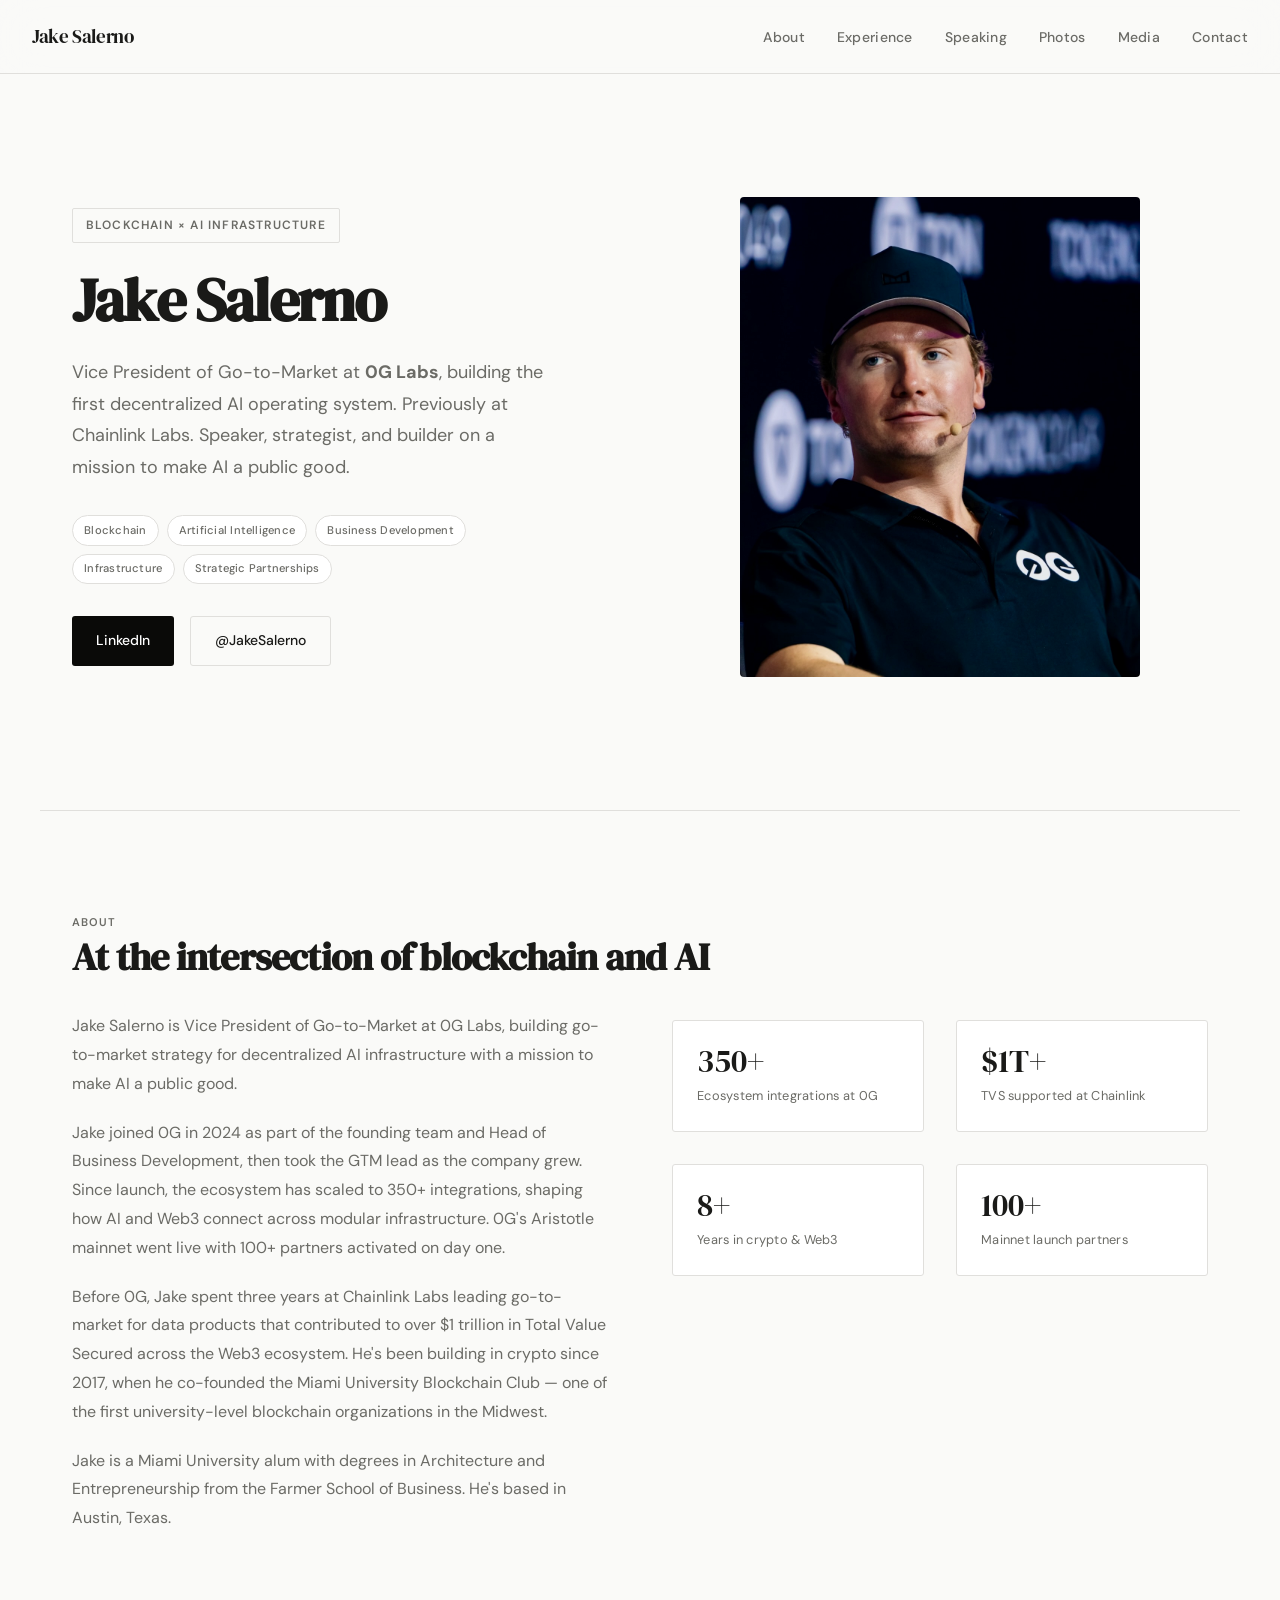
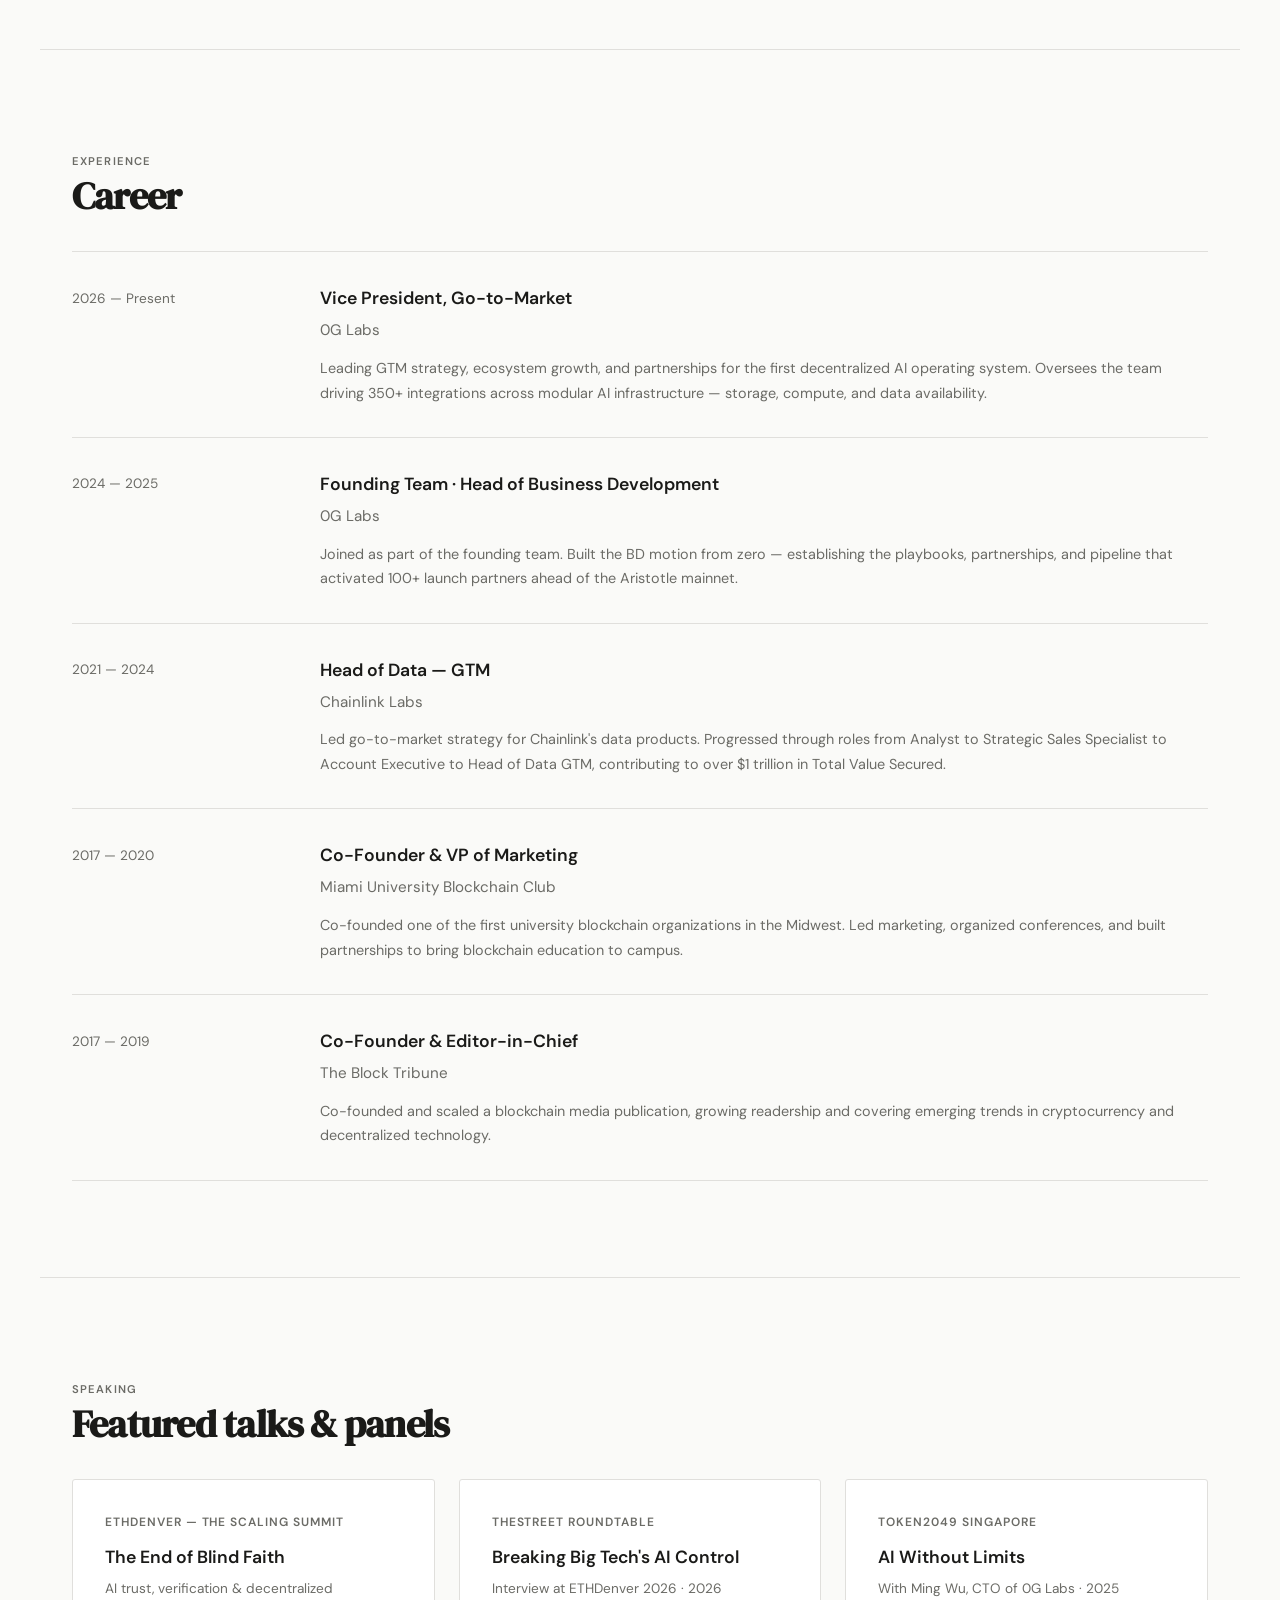
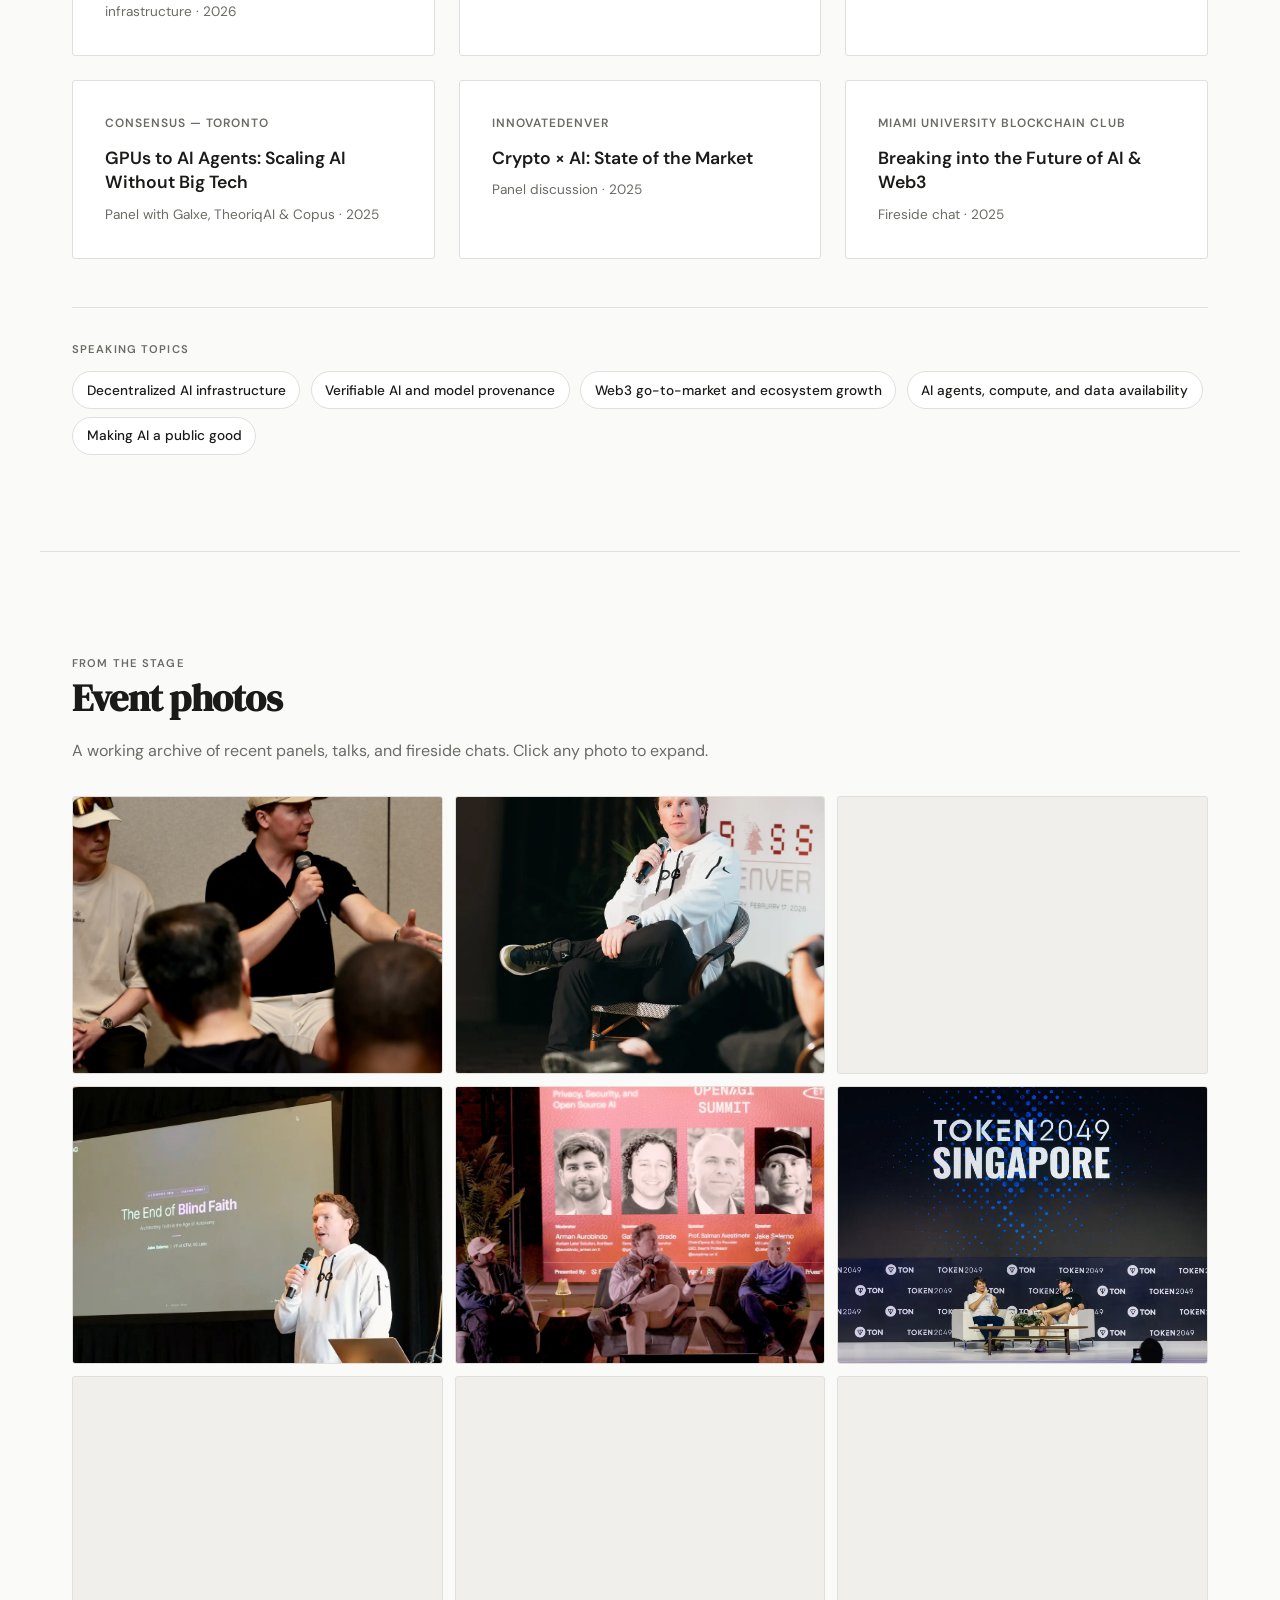
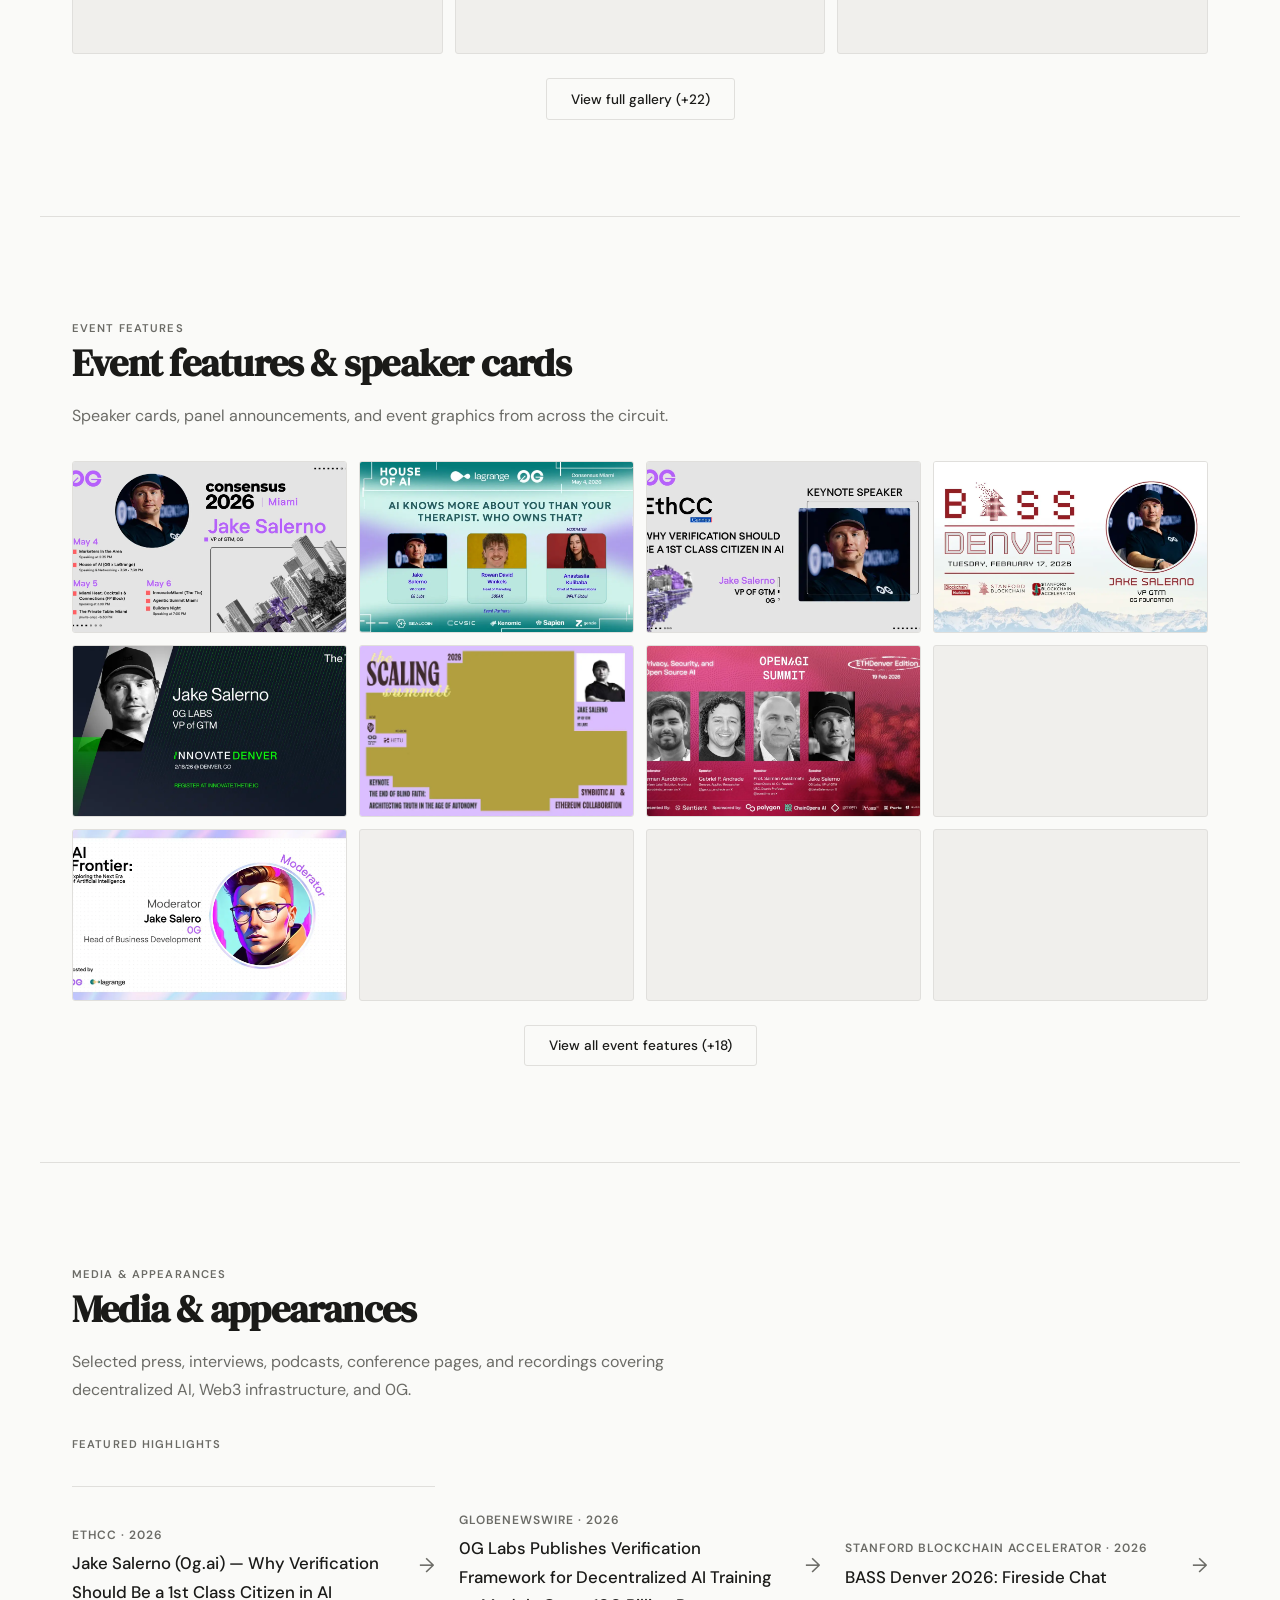
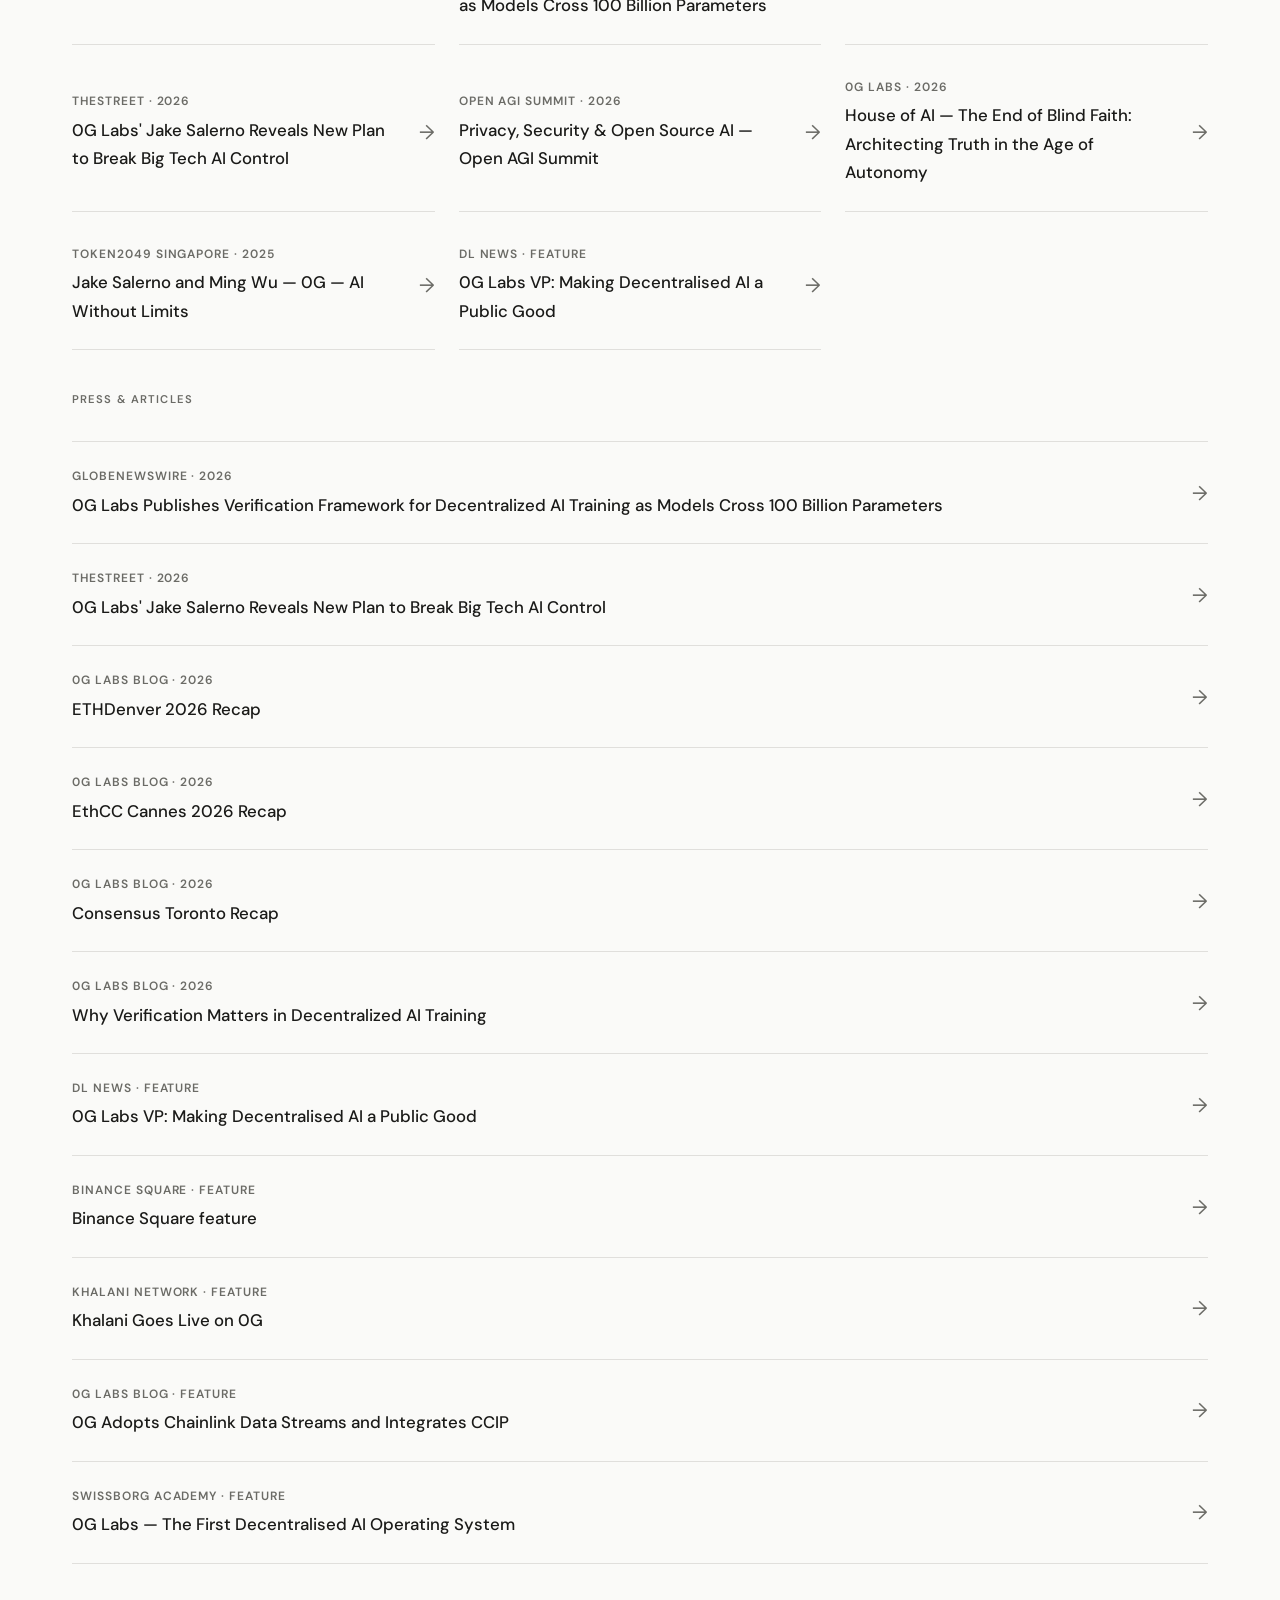
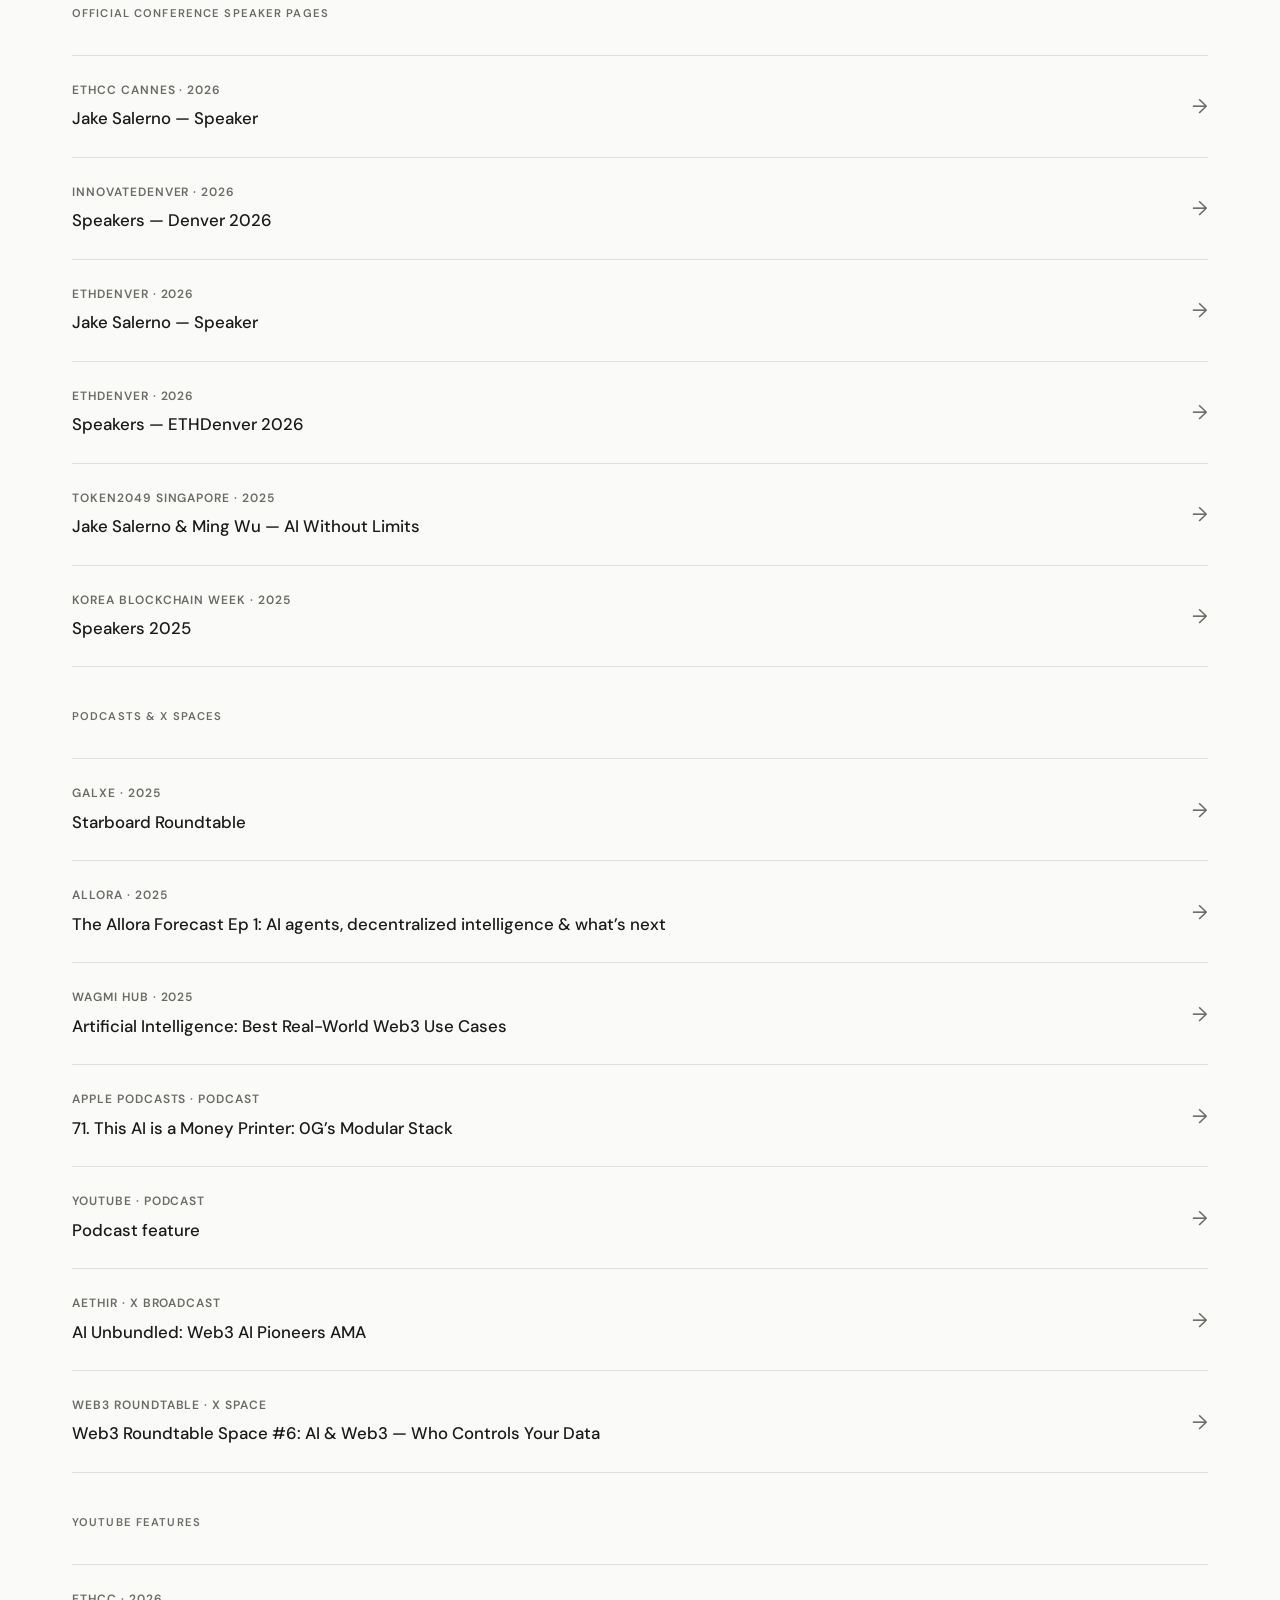
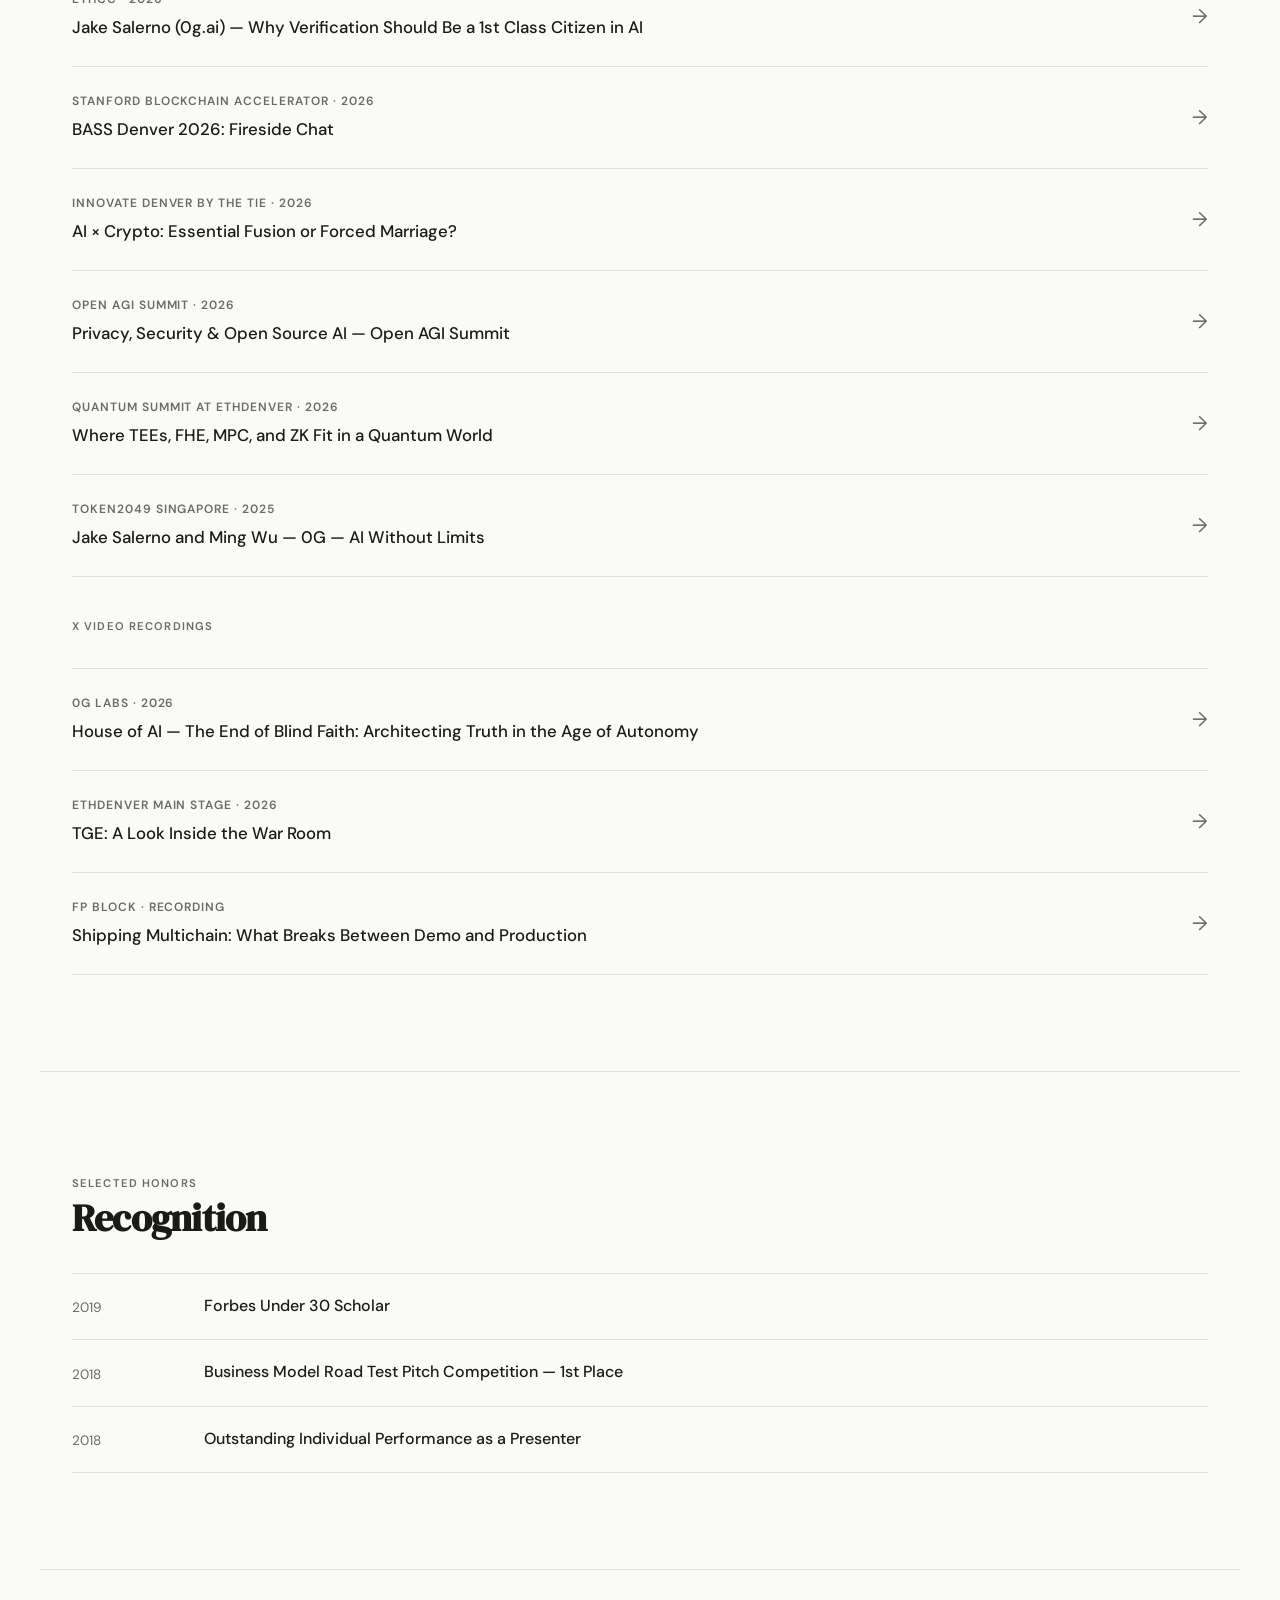
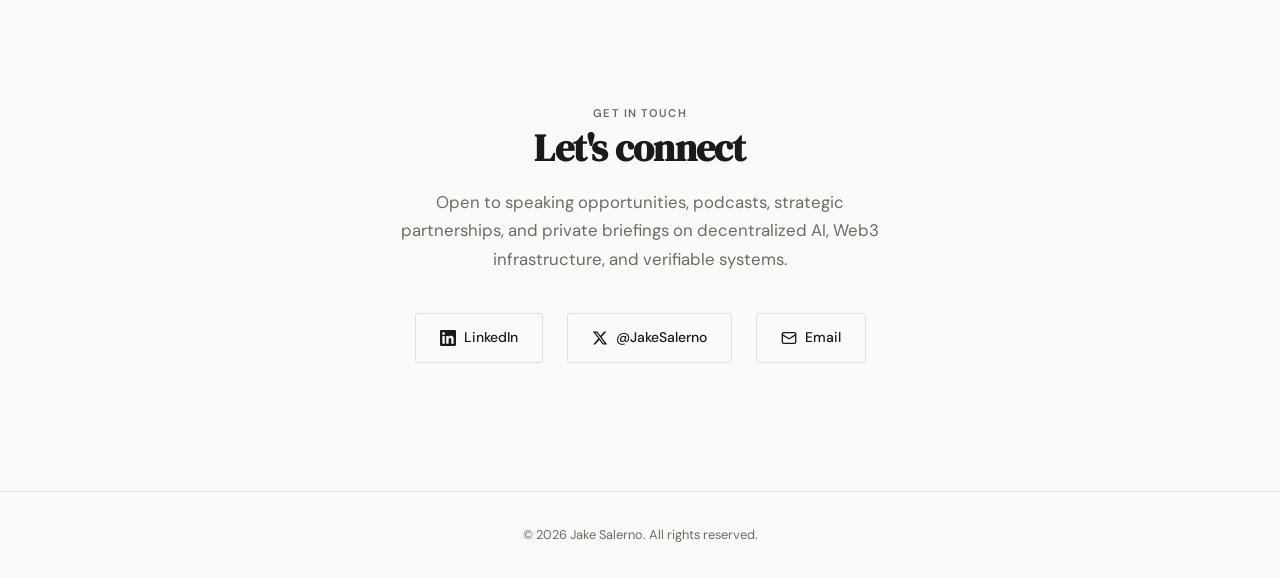
==== commit 20cfdad8: "SEO, accessibility, and conversion refinement pass - Update head metadata for the deployed jakesaler" ====
--- a/index.html
+++ b/index.html
@@ -4,52 +4,71 @@
     <meta charset="UTF-8">
     <meta name="viewport" content="width=device-width, initial-scale=1.0">
     <title>Jake Salerno — VP of Go-to-Market at 0G Labs | Blockchain & AI Infrastructure</title>
-    <meta name="description" content="Jake Salerno is the VP of Go-to-Market at 0G Labs, building the first decentralized AI operating system. Speaker, strategist, and builder at the intersection of blockchain and artificial intelligence.">
-    <meta name="keywords" content="Jake Salerno, 0G Labs, blockchain, AI infrastructure, decentralized AI, Web3, go-to-market, Chainlink, TOKEN2049, ETHDenver">
+    <meta name="description" content="Jake Salerno is Vice President of Go-to-Market at 0G Labs, focused on decentralized AI, Web3 infrastructure, ecosystem growth, and making AI a public good.">
+    <meta name="keywords" content="Jake Salerno, 0G Labs, blockchain, AI infrastructure, decentralized AI, Web3, verifiable AI, go-to-market, Chainlink, TOKEN2049, ETHDenver, EthCC, Consensus">
     <meta name="author" content="Jake Salerno">
     <meta name="robots" content="index, follow">
-    <link rel="canonical" href="https://jakesalerno.ai">
+    <link rel="canonical" href="https://jakesalerno.ai/">
 
     <!-- Open Graph -->
     <meta property="og:title" content="Jake Salerno — VP of Go-to-Market at 0G Labs">
-    <meta property="og:description" content="Building the future of decentralized AI infrastructure. Speaker, strategist, and builder at the intersection of blockchain and AI.">
-    <meta property="og:type" content="website">
-    <meta property="og:url" content="https://jakesalerno.ai">
+    <meta property="og:description" content="Vice President of Go-to-Market at 0G Labs, focused on decentralized AI, Web3 infrastructure, ecosystem growth, and making AI a public good.">
+    <meta property="og:type" content="profile">
+    <meta property="og:url" content="https://jakesalerno.ai/">
     <meta property="og:image" content="https://jakesalerno.ai/headshot.jpeg">
+    <meta property="og:image:alt" content="Jake Salerno speaking on stage at TOKEN2049 Singapore">
+    <meta property="og:site_name" content="Jake Salerno">
+    <meta property="profile:first_name" content="Jake">
+    <meta property="profile:last_name" content="Salerno">
+    <meta property="profile:username" content="JakeSalerno">
 
     <!-- Twitter Card -->
     <meta name="twitter:card" content="summary_large_image">
     <meta name="twitter:site" content="@JakeSalerno">
     <meta name="twitter:creator" content="@JakeSalerno">
     <meta name="twitter:title" content="Jake Salerno — VP of Go-to-Market at 0G Labs">
-    <meta name="twitter:description" content="Building the future of decentralized AI infrastructure. Speaker, strategist, and builder at the intersection of blockchain and AI.">
-
-    <!-- Schema.org Person Markup -->
+    <meta name="twitter:description" content="Vice President of Go-to-Market at 0G Labs, focused on decentralized AI, Web3 infrastructure, ecosystem growth, and making AI a public good.">
+    <meta name="twitter:image" content="https://jakesalerno.ai/headshot.jpeg">
+    <meta name="twitter:image:alt" content="Jake Salerno speaking on stage at TOKEN2049 Singapore">
+
+    <!-- Schema.org ProfilePage + Person -->
     <script type="application/ld+json">
     {
         "@context": "https://schema.org",
-        "@type": "Person",
-        "name": "Jake Salerno",
-        "url": "https://jakesalerno.ai",
-        "image": "https://jakesalerno.ai/headshot.jpeg",
-        "jobTitle": "VP of Go-to-Market",
-        "worksFor": {
-            "@type": "Organization",
-            "name": "0G Labs",
-            "url": "https://0g.ai"
-        },
-        "alumniOf": {
-            "@type": "CollegeOrUniversity",
-            "name": "Miami University"
-        },
-        "description": "VP of Go-to-Market at 0G Labs, building the first decentralized AI operating system. Previously at Chainlink Labs. Speaker and strategist at the intersection of blockchain and AI infrastructure.",
-        "knowsAbout": ["Blockchain", "Artificial Intelligence", "Decentralized AI", "Web3", "Go-to-Market Strategy", "Business Development", "DePIN", "Data Availability"],
-        "sameAs": [
-            "https://www.linkedin.com/in/jakesalerno/",
-            "https://x.com/JakeSalerno",
-            "https://www.instagram.com/jakesalerno/",
-            "https://iq.wiki/wiki/jake-salerno"
-        ]
+        "@type": "ProfilePage",
+        "url": "https://jakesalerno.ai/",
+        "mainEntity": {
+            "@type": "Person",
+            "name": "Jake Salerno",
+            "alternateName": "@JakeSalerno",
+            "url": "https://jakesalerno.ai/",
+            "image": "https://jakesalerno.ai/headshot.jpeg",
+            "jobTitle": "Vice President of Go-to-Market",
+            "worksFor": {
+                "@type": "Organization",
+                "name": "0G Labs",
+                "url": "https://0g.ai"
+            },
+            "alumniOf": {
+                "@type": "CollegeOrUniversity",
+                "name": "Miami University"
+            },
+            "description": "Vice President of Go-to-Market at 0G Labs, focused on decentralized AI, Web3 infrastructure, ecosystem growth, and making AI a public good.",
+            "knowsAbout": [
+                "Blockchain",
+                "Artificial Intelligence",
+                "Web3 Infrastructure",
+                "Business Development",
+                "Strategic Partnerships",
+                "Decentralized AI",
+                "Data Availability",
+                "Verifiable AI"
+            ],
+            "sameAs": [
+                "https://www.linkedin.com/in/jakesalerno/",
+                "https://x.com/JakeSalerno"
+            ]
+        }
     }
     </script>
 
@@ -138,10 +157,10 @@
 
         /* ---- HERO ---- */
         .hero {
-            min-height: 100vh;
+            min-height: 90vh;
             display: flex;
             align-items: center;
-            padding: 8rem 2rem 4rem;
+            padding: 7rem 2rem 3rem;
             max-width: 1200px;
             margin: 0 auto;
         }
@@ -236,12 +255,12 @@
             object-fit: cover;
             object-position: center top;
             border-radius: 4px;
-            filter: grayscale(15%);
+            filter: grayscale(12%) brightness(1.02) contrast(1.03);
             transition: filter 0.4s ease;
         }
 
         .hero-image:hover {
-            filter: grayscale(0%);
+            filter: grayscale(0%) brightness(1.02) contrast(1.03);
         }
 
         /* ---- SECTIONS ---- */
@@ -689,6 +708,31 @@
             text-transform: uppercase;
             color: var(--text-secondary);
             margin-bottom: 0.5rem;
+        }
+
+        /* ---- SPEAKING TOPICS ---- */
+        .speaking-topics {
+            margin-top: 3rem;
+            padding-top: 2rem;
+            border-top: 1px solid var(--border);
+        }
+
+        .topic-list {
+            list-style: none;
+            display: flex;
+            flex-wrap: wrap;
+            gap: 0.5rem 0.65rem;
+            margin-top: 0.75rem;
+        }
+
+        .topic-list li {
+            font-size: 0.85rem;
+            font-weight: 500;
+            color: var(--text);
+            padding: 0.4rem 0.85rem;
+            border: 1px solid var(--border);
+            border-radius: 100px;
+            background: var(--white);
         }
 
         /* ---- HERO SKILL PILLS ---- */
@@ -939,7 +983,7 @@
                 </div>
             </div>
             <div class="hero-image-wrapper">
-                <img src="headshot.jpeg" alt="Jake Salerno speaking at TOKEN2049" class="hero-image" width="400" height="480">
+                <img src="headshot.jpeg" alt="Jake Salerno, Vice President of Go-to-Market at 0G Labs, speaking on stage at TOKEN2049 Singapore" class="hero-image" width="400" height="480" fetchpriority="high" loading="eager" decoding="async">
             </div>
         </div>
     </section>
@@ -1043,6 +1087,17 @@
         <span class="section-label">Speaking</span>
         <h2 class="section-title">Featured talks & panels</h2>
         <div class="speaking-grid" data-render="speaking"></div>
+
+        <div class="speaking-topics">
+            <div class="press-subhead">Speaking Topics</div>
+            <ul class="topic-list">
+                <li>Decentralized AI infrastructure</li>
+                <li>Verifiable AI and model provenance</li>
+                <li>Web3 go-to-market and ecosystem growth</li>
+                <li>AI agents, compute, and data availability</li>
+                <li>Making AI a public good</li>
+            </ul>
+        </div>
     </section>
 
     <div class="section-divider"></div>
@@ -1104,7 +1159,7 @@
         <span class="section-label">Get in Touch</span>
         <h2 class="section-title">Let's connect</h2>
         <p class="contact-description">
-            Open to speaking opportunities, partnerships, and conversations about the future of decentralized AI.
+            Open to speaking opportunities, podcasts, strategic partnerships, and private briefings on decentralized AI, Web3 infrastructure, and verifiable systems.
         </p>
         <div class="contact-links">
             <a href="https://www.linkedin.com/in/jakesalerno/" target="_blank" rel="noopener noreferrer">
@@ -1214,25 +1269,26 @@
 
         // ---------- Speaker Cards & Event Features (secondary visual) ----------
         const speakerCards = [
-            // 2026 — dated
+            // 2026 — exact-date verified (filename, image, or explicit instruction)
             { event: 'Builder Nights — Multichain Fest', title: 'Speaker card', date: '2026-05-13', year: '2026', image: 'builder-nights-multichain-speaker-card.webp' },
-            { event: 'Consensus — Schedule', title: 'Speaker schedule', location: 'Toronto', date: '2026-05-04', year: '2026', image: 'consensus-2026-schedule-card.webp' },
-            { event: 'Consensus — House of AI', title: 'Hot Seat', location: 'Toronto', date: '2026-05-04', year: '2026', image: 'house-of-ai-speaker-card.webp' },
+            { event: 'Consensus — Schedule', title: 'Speaker schedule', location: 'Toronto', date: '2026-05-04', year: '2026', image: 'consensus-2026-schedule-card.webp', featured: true },
+            { event: 'Consensus — House of AI', title: 'Hot Seat', location: 'Toronto', date: '2026-05-04', year: '2026', image: 'house-of-ai-speaker-card.webp', featured: true },
             { event: 'Consensus — Myosin × Stellar', title: 'Marketers in the Arena', location: 'Toronto', date: '2026-05-04', year: '2026', image: 'myosin-marketers-arena-card.webp' },
             { event: 'EthCC[9] Cannes', title: 'AI Agents & Automation', location: 'Cannes, France', date: '2026-03-30', year: '2026', image: 'ethcc-cannes-ai-agents-card.webp' },
-            { event: 'EthCC Cannes — Keynote', title: 'Why Verification Should Be a 1st Class Citizen in AI', location: 'Cannes, France', date: '2026-03-30', year: '2026', image: 'ethcc-cannes-keynote-card.webp' },
-            { event: 'ETHDenver — Scaling Summit', title: 'Speaker card', location: 'Denver, CO', date: '2026-02-26', year: '2026', image: 'scaling-summit-speaker-card.webp' },
-            { event: 'Tectonic', title: 'Speaker card', location: 'Denver, CO', date: '2026-02-26', year: '2026', image: 'tectonic-speaker-card.webp' },
-            { event: 'Open AGI Summit', title: 'Speaker card', location: 'Denver, CO', date: '2026-02-25', year: '2026', image: 'open-agi-summit-speaker-card.webp' },
-            { event: 'Quantum Summit at ETHDenver', title: 'Where TEEs, FHE, MPC, and ZK Fit in a Quantum World', location: 'Denver, CO', date: '2026-02-25', year: '2026', image: 'quantum-summit-speaker-card.webp' },
-            { event: 'Bass Denver', title: 'Stanford Blockchain Accelerator', location: 'Denver, CO', date: '2026-02-17', year: '2026', image: 'bass-denver-speaker-card.webp' },
-            { event: 'InnovateDenver', title: 'Speaker card (by The Tie)', location: 'Denver, CO', date: '2026-02-16', year: '2026', image: 'innovate-denver-speaker-card.webp' },
-            // 2025 — dated
-            { event: 'NextGen at TOKEN2049', title: 'Speaker card', location: 'Singapore', date: '2025-10-01', year: '2025', image: 'nextgen-token2049-speaker-card.webp' },
-            { event: 'AI Frontier', title: 'Speaker card', date: '2025-09-30', year: '2025', image: 'ai-frontier-speaker-card.webp' },
-            { event: 'Korea Blockchain Week', title: 'Speaker card', location: 'Seoul', date: '2025-09-22', year: '2025', image: 'kbw-speaker-card.webp' },
-            { event: 'Galxe Starboard Roundtable', title: 'X Spaces roundtable', date: '2025-06-04', year: '2025', image: 'galxe-starboard-speaker-card.webp' },
-            { event: 'Consensus — Toronto', title: 'Speaker card', location: 'Toronto', date: '2025-05-14', year: '2025', image: 'consensus-speaker-card.webp' },
+            { event: 'EthCC Cannes — Keynote', title: 'Why Verification Should Be a 1st Class Citizen in AI', location: 'Cannes, France', date: '2026-03-30', year: '2026', image: 'ethcc-cannes-keynote-card.webp', featured: true },
+            { event: 'Bass Denver', title: 'Stanford Blockchain Accelerator', location: 'Denver, CO', date: '2026-02-17', year: '2026', image: 'bass-denver-speaker-card.webp', featured: true },
+            { event: 'InnovateDenver', title: 'Speaker card (by The Tie)', location: 'Denver, CO', date: '2026-02-16', year: '2026', image: 'innovate-denver-speaker-card.webp', featured: true },
+            // 2026 — year only (ETHDenver side events; exact dates not verified)
+            { event: 'ETHDenver — Scaling Summit', title: 'Speaker card', location: 'Denver, CO', year: '2026', image: 'scaling-summit-speaker-card.webp', featured: true },
+            { event: 'Tectonic', title: 'Speaker card', location: 'Denver, CO', year: '2026', image: 'tectonic-speaker-card.webp' },
+            { event: 'Open AGI Summit', title: 'Speaker card', location: 'Denver, CO', year: '2026', image: 'open-agi-summit-speaker-card.webp', featured: true },
+            { event: 'Quantum Summit at ETHDenver', title: 'Where TEEs, FHE, MPC, and ZK Fit in a Quantum World', location: 'Denver, CO', year: '2026', image: 'quantum-summit-speaker-card.webp' },
+            // 2025 — exact-date verified
+            { event: 'NextGen at TOKEN2049', title: 'Speaker card', location: 'Singapore', date: '2025-10-01', year: '2025', image: 'nextgen-token2049-speaker-card.webp', featured: true },
+            { event: 'AI Frontier', title: 'Speaker card', date: '2025-09-30', year: '2025', image: 'ai-frontier-speaker-card.webp', featured: true },
+            { event: 'Korea Blockchain Week', title: 'Speaker card', location: 'Seoul', date: '2025-09-22', year: '2025', image: 'kbw-speaker-card.webp', featured: true },
+            { event: 'Galxe Starboard Roundtable', title: 'X Spaces roundtable', date: '2025-06-04', year: '2025', image: 'galxe-starboard-speaker-card.webp', featured: true },
+            { event: 'Consensus — Toronto', title: 'Speaker card', location: 'Toronto', date: '2025-05-14', year: '2025', image: 'consensus-speaker-card.webp', featured: true },
             // 2025 — year only (best-effort year)
             { event: 'Agents Unleashed', title: 'Speaker card', year: '2025', image: 'agents-unleashed-speaker-card.webp' },
             { event: 'Autonomous AI', title: 'Speaker card', year: '2025', image: 'autonomous-ai-speaker-card.webp' },
@@ -1252,48 +1308,47 @@
         // ---------- Media Resources (press + conference + podcast + youtube + x-video) ----------
         const mediaResources = [
             // ----- PRESS & ARTICLES -----
-            { title: '0G Labs Publishes Verification Framework for Decentralized AI Training as Models Cross 100 Billion Parameters', source: 'GlobeNewswire', category: 'press', format: 'article', url: 'https://www.globenewswire.com/news-release/2026/03/27/3264035/0/en/0g-labs-publishes-verification-framework-for-decentralized-ai-training-as-models-cross-100-billion-parameters.html', date: '2026-03-27', year: '2026' },
-            { title: "0G Labs' Jake Salerno Reveals New Plan to Break Big Tech AI Control", source: 'TheStreet', category: 'press', format: 'article', url: 'https://www.thestreet.com/crypto/innovation/0g-labs-jake-salerno-reveals-new-plan-to-break-big-tech-ai-control', year: '2026' },
+            { title: '0G Labs Publishes Verification Framework for Decentralized AI Training as Models Cross 100 Billion Parameters', source: 'GlobeNewswire', category: 'press', format: 'article', url: 'https://www.globenewswire.com/news-release/2026/03/27/3264035/0/en/0g-labs-publishes-verification-framework-for-decentralized-ai-training-as-models-cross-100-billion-parameters.html', date: '2026-03-27', year: '2026', featured: true },
+            { title: "0G Labs' Jake Salerno Reveals New Plan to Break Big Tech AI Control", source: 'TheStreet', category: 'press', format: 'article', url: 'https://www.thestreet.com/crypto/innovation/0g-labs-jake-salerno-reveals-new-plan-to-break-big-tech-ai-control', year: '2026', featured: true },
             { title: 'ETHDenver 2026 Recap', source: '0G Labs Blog', category: 'press', format: 'article', url: 'https://0g.ai/blog/ethdenver-2026-recap', year: '2026' },
             { title: 'EthCC Cannes 2026 Recap', source: '0G Labs Blog', category: 'press', format: 'article', url: 'https://0g.ai/blog/ethcc-cannes-2026-recap', year: '2026' },
             { title: 'Consensus Toronto Recap', source: '0G Labs Blog', category: 'press', format: 'article', url: 'https://0g.ai/blog/consensus-toronto-recap', year: '2026' },
             { title: 'Why Verification Matters in Decentralized AI Training', source: '0G Labs Blog', category: 'press', format: 'article', url: 'https://0g.ai/blog/why-verification-matters-decentralized-ai-training', year: '2026' },
-            { title: '0G Labs VP: Making Decentralised AI a Public Good', source: 'DL News', category: 'press', format: 'article', url: 'https://www.dlnews.com/research/internal/0g-labs-vp-making-decentralised-ai-public-good/' },
+            { title: '0G Labs VP: Making Decentralised AI a Public Good', source: 'DL News', category: 'press', format: 'article', url: 'https://www.dlnews.com/research/internal/0g-labs-vp-making-decentralised-ai-public-good/', featured: true },
             { title: 'Binance Square feature', source: 'Binance Square', category: 'press', format: 'article', url: 'https://www.binance.com/ar/square/post/295564986576898' },
             { title: 'Khalani Goes Live on 0G', source: 'Khalani Network', category: 'press', format: 'article', url: 'https://blog.khalani.network/khalani-goes-live-on-0g' },
             { title: '0G Adopts Chainlink Data Streams and Integrates CCIP', source: '0G Labs Blog', category: 'press', format: 'article', url: 'https://0g.ai/blog/ai-driven-layer-1-0g-adopts-chainlink-data-streams-and-integrates-ccip-as-its-canonical-cross-chain-infrastructure' },
             { title: '0G Labs — The First Decentralised AI Operating System', source: 'SwissBorg Academy', category: 'press', format: 'article', url: 'https://academy.swissborg.com/en/learn/0g-labs-investment-thesis' },
-            { title: 'Jake Salerno — People in Crypto', source: 'IQ.wiki', category: 'press', format: 'article', url: 'https://iq.wiki/wiki/jake-salerno' },
 
             // ----- OFFICIAL CONFERENCE SPEAKER PAGES -----
             { title: 'Jake Salerno — Speaker', source: 'EthCC Cannes', category: 'conference', format: 'speaker-page', url: 'https://ethcc.io/speakers/jake-salerno', date: '2026-03-30', year: '2026' },
-            { title: 'Jake Salerno — Speaker', source: 'ETHDenver', category: 'conference', format: 'speaker-page', url: 'https://ethdenver.com/speakers/jake-salerno/', date: '2026-02-23', year: '2026' },
-            { title: 'Speakers — ETHDenver 2026', source: 'ETHDenver', category: 'conference', format: 'speaker-page', url: 'https://ethdenver.com/speakers/', date: '2026-02-23', year: '2026' },
-            { title: 'Speakers — Denver 2026', source: 'InnovateDenver (The Tie)', category: 'conference', format: 'speaker-page', url: 'https://www.innovate.thetie.io/speakers-denver-2026', date: '2026-02-16', year: '2026' },
+            { title: 'Jake Salerno — Speaker', source: 'ETHDenver', category: 'conference', format: 'speaker-page', url: 'https://ethdenver.com/speakers/jake-salerno/', year: '2026' },
+            { title: 'Speakers — ETHDenver 2026', source: 'ETHDenver', category: 'conference', format: 'speaker-page', url: 'https://ethdenver.com/speakers/', year: '2026' },
+            { title: 'Speakers — Denver 2026', source: 'InnovateDenver', category: 'conference', format: 'speaker-page', url: 'https://www.innovate.thetie.io/speakers-denver-2026', date: '2026-02-16', year: '2026' },
             { title: 'Jake Salerno & Ming Wu — AI Without Limits', source: 'TOKEN2049 Singapore', category: 'conference', format: 'speaker-page', url: 'https://token2049.com/previous-sessions/jake-salerno-and-ming-wu---0g---ai-without-limits---token2049-singapore-2025', date: '2025-10-01', year: '2025' },
             { title: 'Speakers 2025', source: 'Korea Blockchain Week', category: 'conference', format: 'speaker-page', url: 'https://koreablockchainweek.com/pages/2025-speakers', date: '2025-09-22', year: '2025' },
 
             // ----- PODCASTS & X SPACES -----
-            { title: 'Starboard Roundtable', source: 'Galxe (X Spaces)', category: 'podcast', format: 'x-space', url: 'https://x.com/i/spaces/1BdGYqRBNlDGX?s=20', date: '2025-06-04', year: '2025' },
-            { title: 'The Allora Forecast Ep 1: AI agents, decentralized intelligence & what’s next', source: 'Allora (X Spaces)', category: 'podcast', format: 'x-space', url: 'https://x.com/i/spaces/1vAGRDWwXOaxl?s=20', year: '2025' },
-            { title: 'Artificial Intelligence: Best Real-World Web3 Use Cases', source: 'WAGMI Hub (X Spaces)', category: 'podcast', format: 'x-space', url: 'https://x.com/i/spaces/1OwxWNLLlpDJQ?s=20', year: '2025' },
+            { title: 'Starboard Roundtable', source: 'Galxe', category: 'podcast', format: 'x-space', url: 'https://x.com/i/spaces/1BdGYqRBNlDGX?s=20', date: '2025-06-04', year: '2025' },
+            { title: 'The Allora Forecast Ep 1: AI agents, decentralized intelligence & what’s next', source: 'Allora', category: 'podcast', format: 'x-space', url: 'https://x.com/i/spaces/1vAGRDWwXOaxl?s=20', year: '2025' },
+            { title: 'Artificial Intelligence: Best Real-World Web3 Use Cases', source: 'WAGMI Hub', category: 'podcast', format: 'x-space', url: 'https://x.com/i/spaces/1OwxWNLLlpDJQ?s=20', year: '2025' },
             { title: '71. This AI is a Money Printer: 0G’s Modular Stack', source: 'Apple Podcasts', category: 'podcast', format: 'podcast', url: 'https://podcasts.apple.com/us/podcast/71-this-ai-is-a-money-printer-0gs-modular-stack/id1772429181?i=1000732950578&l=zh-Hant-TW' },
             { title: 'Podcast feature', source: 'YouTube', category: 'podcast', format: 'podcast', url: 'https://www.youtube.com/watch?v=aL2bbgfVMJU' },
-            { title: 'AI Unbundled: Web3 AI Pioneers AMA', source: 'Aethir (X Broadcast)', category: 'podcast', format: 'x-space', url: 'https://x.com/i/broadcasts/1YqJDZdVYMDKV?s=20' },
-            { title: 'Web3 Roundtable Space #6: AI & Web3 — Who Controls Your Data', source: 'Web3 Roundtable (X Spaces)', category: 'podcast', format: 'x-space', url: 'https://x.com/i/spaces/1rmGPyaqBljJN?s=20' },
+            { title: 'AI Unbundled: Web3 AI Pioneers AMA', source: 'Aethir', category: 'podcast', format: 'x-broadcast', url: 'https://x.com/i/broadcasts/1YqJDZdVYMDKV?s=20' },
+            { title: 'Web3 Roundtable Space #6: AI & Web3 — Who Controls Your Data', source: 'Web3 Roundtable', category: 'podcast', format: 'x-space', url: 'https://x.com/i/spaces/1rmGPyaqBljJN?s=20' },
 
             // ----- YOUTUBE FEATURES -----
-            { title: 'Jake Salerno (0g.ai) — Why Verification Should Be a 1st Class Citizen in AI', source: 'EthCC', category: 'youtube', format: 'youtube', url: 'https://www.youtube.com/live/2F9A0KsG7iI?si=niAuSI75S8LOTgdC', date: '2026-03-30', year: '2026' },
-            { title: 'Privacy, Security & Open Source AI — Open AGI Summit', source: 'EthDenver / Open AGI Summit', category: 'youtube', format: 'youtube', url: 'https://youtu.be/LMxB1g1QfxA?si=t3_eeafqFsmFmXAp', date: '2026-02-25', year: '2026' },
-            { title: 'Where TEEs, FHE, MPC, and ZK Fit in a Quantum World', source: 'Quantum Summit at ETHDenver', category: 'youtube', format: 'youtube', url: 'https://www.youtube.com/watch?v=l9mK2y8O4Uw', date: '2026-02-25', year: '2026' },
-            { title: 'BASS Denver 2026: Fireside Chat', source: 'Stanford Blockchain Accelerator', category: 'youtube', format: 'youtube', url: 'https://youtu.be/2btTirAJgp4?si=GZCsMYpfK8sAgmSE&t=22280', date: '2026-02-17', year: '2026' },
+            { title: 'Jake Salerno (0g.ai) — Why Verification Should Be a 1st Class Citizen in AI', source: 'EthCC', category: 'youtube', format: 'youtube', url: 'https://www.youtube.com/live/2F9A0KsG7iI?si=niAuSI75S8LOTgdC', date: '2026-03-30', year: '2026', featured: true },
+            { title: 'Privacy, Security & Open Source AI — Open AGI Summit', source: 'Open AGI Summit', category: 'youtube', format: 'youtube', url: 'https://youtu.be/LMxB1g1QfxA?si=t3_eeafqFsmFmXAp', year: '2026', featured: true },
+            { title: 'Where TEEs, FHE, MPC, and ZK Fit in a Quantum World', source: 'Quantum Summit at ETHDenver', category: 'youtube', format: 'youtube', url: 'https://www.youtube.com/watch?v=l9mK2y8O4Uw', year: '2026' },
+            { title: 'BASS Denver 2026: Fireside Chat', source: 'Stanford Blockchain Accelerator', category: 'youtube', format: 'youtube', url: 'https://youtu.be/2btTirAJgp4?si=GZCsMYpfK8sAgmSE&t=22280', date: '2026-02-17', year: '2026', featured: true },
             { title: 'AI × Crypto: Essential Fusion or Forced Marriage?', source: 'Innovate Denver by The Tie', category: 'youtube', format: 'youtube', url: 'https://youtu.be/5lWa65tXrTA?si=cMvo-G9Wjz1FKlTm', date: '2026-02-16', year: '2026' },
-            { title: 'Jake Salerno and Ming Wu — 0G — AI Without Limits', source: 'TOKEN2049 Singapore', category: 'youtube', format: 'youtube', url: 'https://youtu.be/og4yujmUPvk?si=ZP8q2lJAI2Ebyqpo', date: '2025-10-01', year: '2025' },
+            { title: 'Jake Salerno and Ming Wu — 0G — AI Without Limits', source: 'TOKEN2049 Singapore', category: 'youtube', format: 'youtube', url: 'https://youtu.be/og4yujmUPvk?si=ZP8q2lJAI2Ebyqpo', date: '2025-10-01', year: '2025', featured: true },
 
             // ----- X VIDEO RECORDINGS -----
-            { title: 'House of AI — The End of Blind Faith: Architecting Truth in the Age of Autonomy', source: '0G Labs (X)', category: 'x-video', format: 'x-video', url: 'https://x.com/0G_labs/status/2026990980164116547?s=20', date: '2026-02-26', year: '2026' },
-            { title: 'TGE: A Look Inside the War Room', source: 'ETHDenver Main Stage (X)', category: 'x-video', format: 'x-video', url: 'https://x.com/EthereumDenver/status/2024270563573977443?s=20', year: '2026' },
-            { title: 'Shipping Multichain: What Breaks Between Demo and Production', source: 'FP Block (X)', category: 'x-video', format: 'x-video', url: 'https://x.com/FP_Block/status/2055030392009138562?s=20' }
+            { title: 'House of AI — The End of Blind Faith: Architecting Truth in the Age of Autonomy', source: '0G Labs', category: 'x-video', format: 'x-video', url: 'https://x.com/0G_labs/status/2026990980164116547?s=20', year: '2026', featured: true },
+            { title: 'TGE: A Look Inside the War Room', source: 'ETHDenver Main Stage', category: 'x-video', format: 'x-video', url: 'https://x.com/EthereumDenver/status/2024270563573977443?s=20', year: '2026' },
+            { title: 'Shipping Multichain: What Breaks Between Demo and Production', source: 'FP Block', category: 'x-video', format: 'x-video', url: 'https://x.com/FP_Block/status/2055030392009138562?s=20' }
         ];
     </script>
 
@@ -1331,6 +1386,24 @@
             return yr ? `${base} · ${yr}` : base;
         }
 
+        // ---- Format labels for undated media resources ----
+        const formatLabels = {
+            'article':      'Feature',
+            'speaker-page': 'Speaker Page',
+            'podcast':      'Podcast',
+            'x-space':      'X Space',
+            'x-broadcast':  'X Broadcast',
+            'youtube':      'Feature',
+            'x-video':      'Recording'
+        };
+
+        function pressMeta(it) {
+            const yr = displayYear(it);
+            if (yr) return `${it.source} · ${yr}`;
+            const fmt = formatLabels[it.format] || 'Feature';
+            return `${it.source} · ${fmt}`;
+        }
+
         // ---- Speaking cards ----
         function renderSpeaking(items, container) {
             sortNewestFirst(items).forEach(it => {
@@ -1339,7 +1412,8 @@
                 if (it.url) {
                     card.href = it.url;
                     card.target = '_blank';
-                    card.rel = 'noopener';
+                    card.rel = 'noopener noreferrer';
+                    card.setAttribute('aria-label', `${it.title} — ${it.event}, opens in new tab`);
                 }
                 const event = document.createElement('div');
                 event.className = 'speaking-event';
@@ -1357,18 +1431,28 @@
         }
 
         // ---- Image gallery (photos + speaker cards share this) ----
-        function renderGallery(items, container, basePath) {
+        // Items with featured: true render first; everything else is hidden until
+        // the "show more" button reveals them. If no item is featured, all show.
+        function renderGallery(items, container, basePath, showMoreLabel) {
             const sorted = sortNewestFirst(items);
+            const hasFeatured = sorted.some(it => it.featured);
+            let extras = 0;
+
             sorted.forEach((it, i) => {
                 const cap = defaultCaption(it);
+                const altText = [it.title, it.event, it.location, displayYear(it)].filter(Boolean).join(' — ') || cap;
                 const cell = document.createElement('div');
                 cell.className = 'gallery-item';
                 cell.tabIndex = 0;
                 cell.setAttribute('role', 'button');
-                cell.setAttribute('aria-label', cap);
+                cell.setAttribute('aria-label', `${cap}. Open enlarged view.`);
+                if (hasFeatured && !it.featured) {
+                    cell.classList.add('gallery-extra');
+                    extras++;
+                }
                 const img = document.createElement('img');
                 img.src = basePath + it.image;
-                img.alt = cap;
+                img.alt = altText;
                 img.loading = 'lazy';
                 img.decoding = 'async';
                 const capEl = document.createElement('div');
@@ -1384,6 +1468,21 @@
                 });
                 container.appendChild(cell);
             });
+
+            if (extras > 0) {
+                const wrap = document.createElement('div');
+                wrap.className = 'show-more-wrap';
+                const btn = document.createElement('button');
+                btn.type = 'button';
+                btn.className = 'show-more-btn';
+                btn.textContent = `${showMoreLabel} (+${extras})`;
+                btn.addEventListener('click', () => {
+                    container.classList.add('show-all');
+                    wrap.remove();
+                });
+                wrap.appendChild(btn);
+                container.insertAdjacentElement('afterend', wrap);
+            }
         }
 
         // ---- Press subsections (driven by mediaResources, filtered by category) ----
@@ -1395,36 +1494,38 @@
             { key: 'x-video',    label: 'X Video Recordings' }
         ];
 
-        function renderPressSubsection(parent, label, items) {
+        function makePressLink(it) {
+            const a = document.createElement('a');
+            a.className = 'press-item';
+            a.href = it.url;
+            a.target = '_blank';
+            a.rel = 'noopener noreferrer';
+            a.setAttribute('aria-label', `${it.title} — ${it.source}, opens in new tab`);
+            const left = document.createElement('div');
+            const src = document.createElement('div');
+            src.className = 'press-source';
+            src.textContent = pressMeta(it);
+            const ttl = document.createElement('div');
+            ttl.className = 'press-title';
+            ttl.textContent = it.title;
+            left.append(src, ttl);
+            const arrow = document.createElement('span');
+            arrow.className = 'press-arrow';
+            arrow.textContent = '→';
+            a.append(left, arrow);
+            return a;
+        }
+
+        function renderPressSubsection(parent, label, items, extraClass) {
             if (!items || !items.length) return;
             const wrap = document.createElement('div');
-            wrap.className = 'press-subsection';
+            wrap.className = 'press-subsection' + (extraClass ? ' ' + extraClass : '');
             const head = document.createElement('div');
             head.className = 'press-subhead';
             head.textContent = label;
             const list = document.createElement('div');
             list.className = 'press-grid';
-            sortNewestFirst(items).forEach(it => {
-                const a = document.createElement('a');
-                a.className = 'press-item';
-                a.href = it.url;
-                a.target = '_blank';
-                a.rel = 'noopener';
-                const left = document.createElement('div');
-                const src = document.createElement('div');
-                src.className = 'press-source';
-                const yr = displayYear(it);
-                src.textContent = yr ? `${it.source} · ${yr}` : it.source;
-                const ttl = document.createElement('div');
-                ttl.className = 'press-title';
-                ttl.textContent = it.title;
-                left.append(src, ttl);
-                const arrow = document.createElement('span');
-                arrow.className = 'press-arrow';
-                arrow.textContent = '→';
-                a.append(left, arrow);
-                list.appendChild(a);
-            });
+            sortNewestFirst(items).forEach(it => list.appendChild(makePressLink(it)));
             wrap.append(head, list);
             parent.appendChild(wrap);
         }
@@ -1493,10 +1594,12 @@
         document.addEventListener('DOMContentLoaded', () => {
             lightbox.init();
             renderSpeaking(speakingAppearances, document.querySelector('[data-render="speaking"]'));
-            renderGallery(eventPhotos, document.querySelector('[data-render="event-photos"]'), PHOTOS_PATH);
-            renderGallery(speakerCards, document.querySelector('[data-render="speaker-cards"]'), CARDS_PATH);
+            renderGallery(eventPhotos, document.querySelector('[data-render="event-photos"]'), PHOTOS_PATH, 'View full gallery');
+            renderGallery(speakerCards, document.querySelector('[data-render="speaker-cards"]'), CARDS_PATH, 'View all event features');
 
             const pressContainer = document.querySelector('[data-render="press-subsections"]');
+            const featured = mediaResources.filter(m => m.featured);
+            renderPressSubsection(pressContainer, 'Featured Highlights', featured, 'featured-highlights');
             pressCategories.forEach(({ key, label }) => {
                 const items = mediaResources.filter(m => m.category === key);
                 renderPressSubsection(pressContainer, label, items);
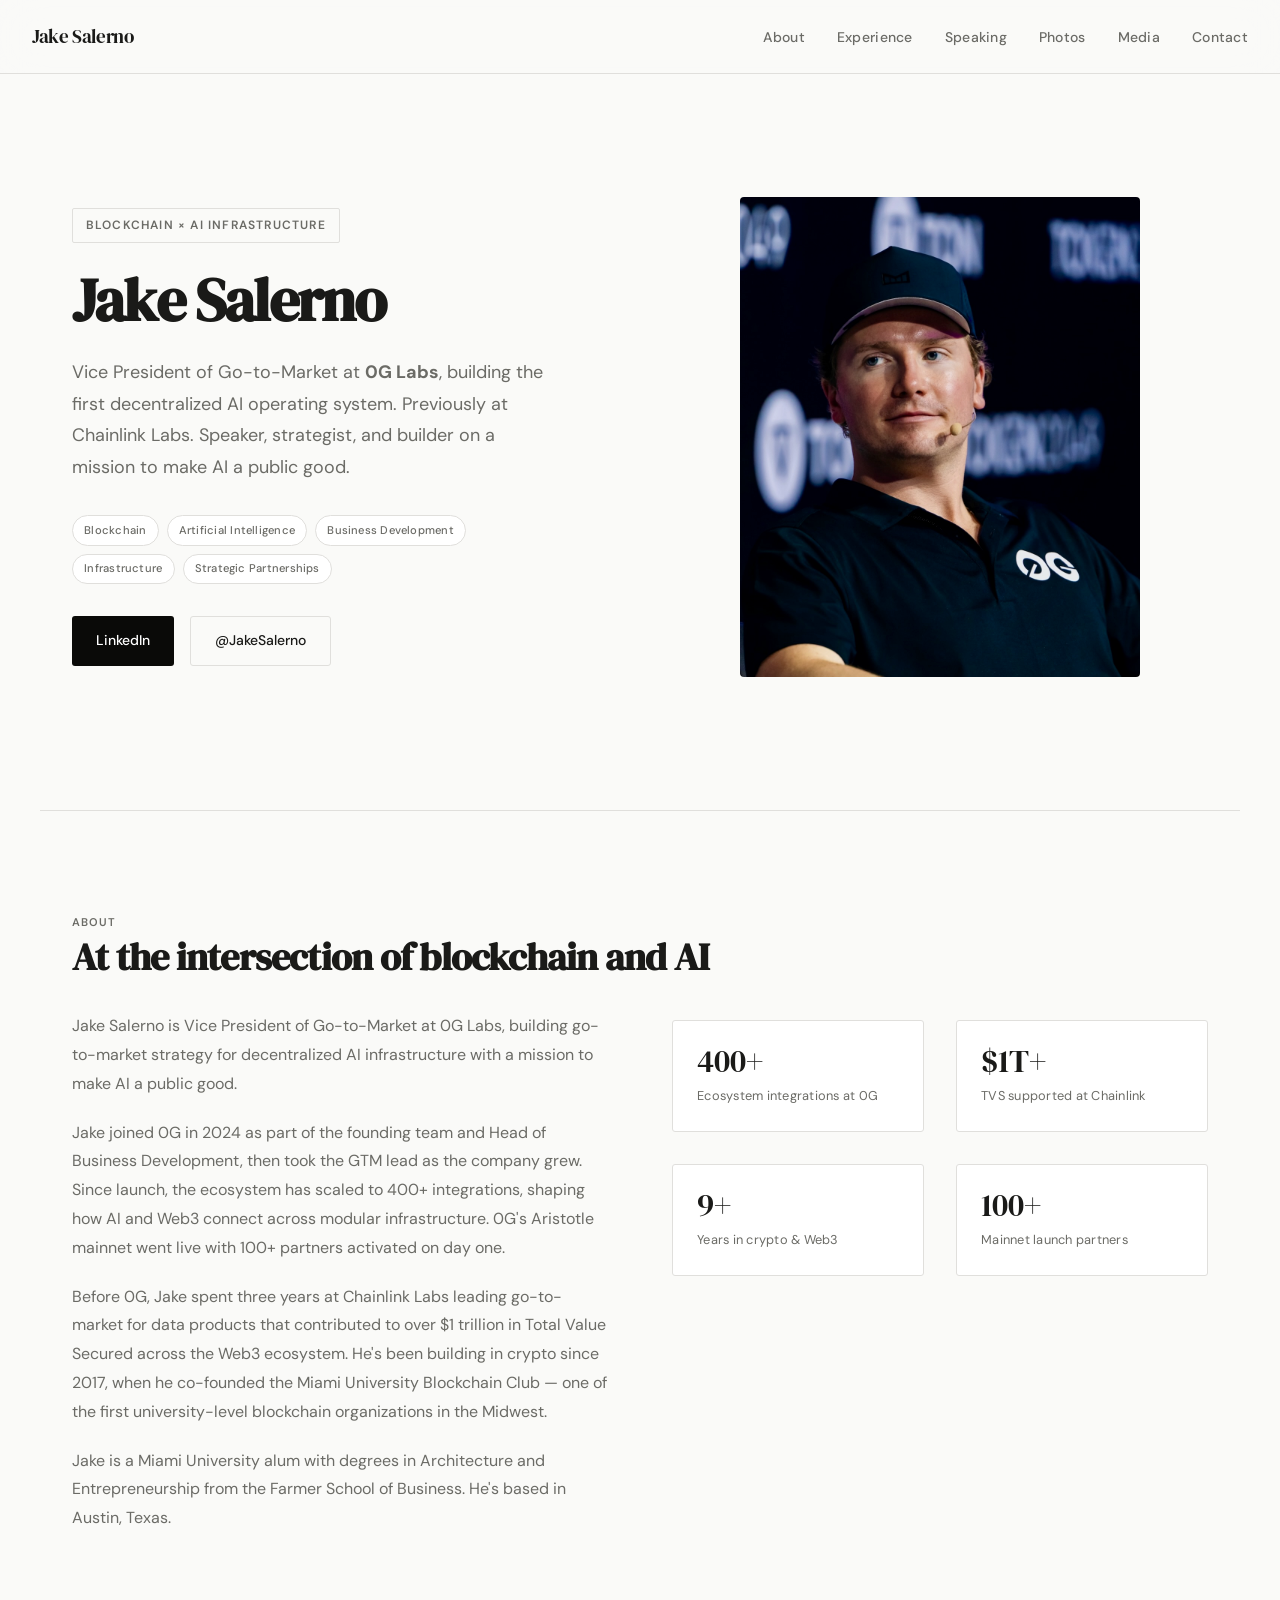
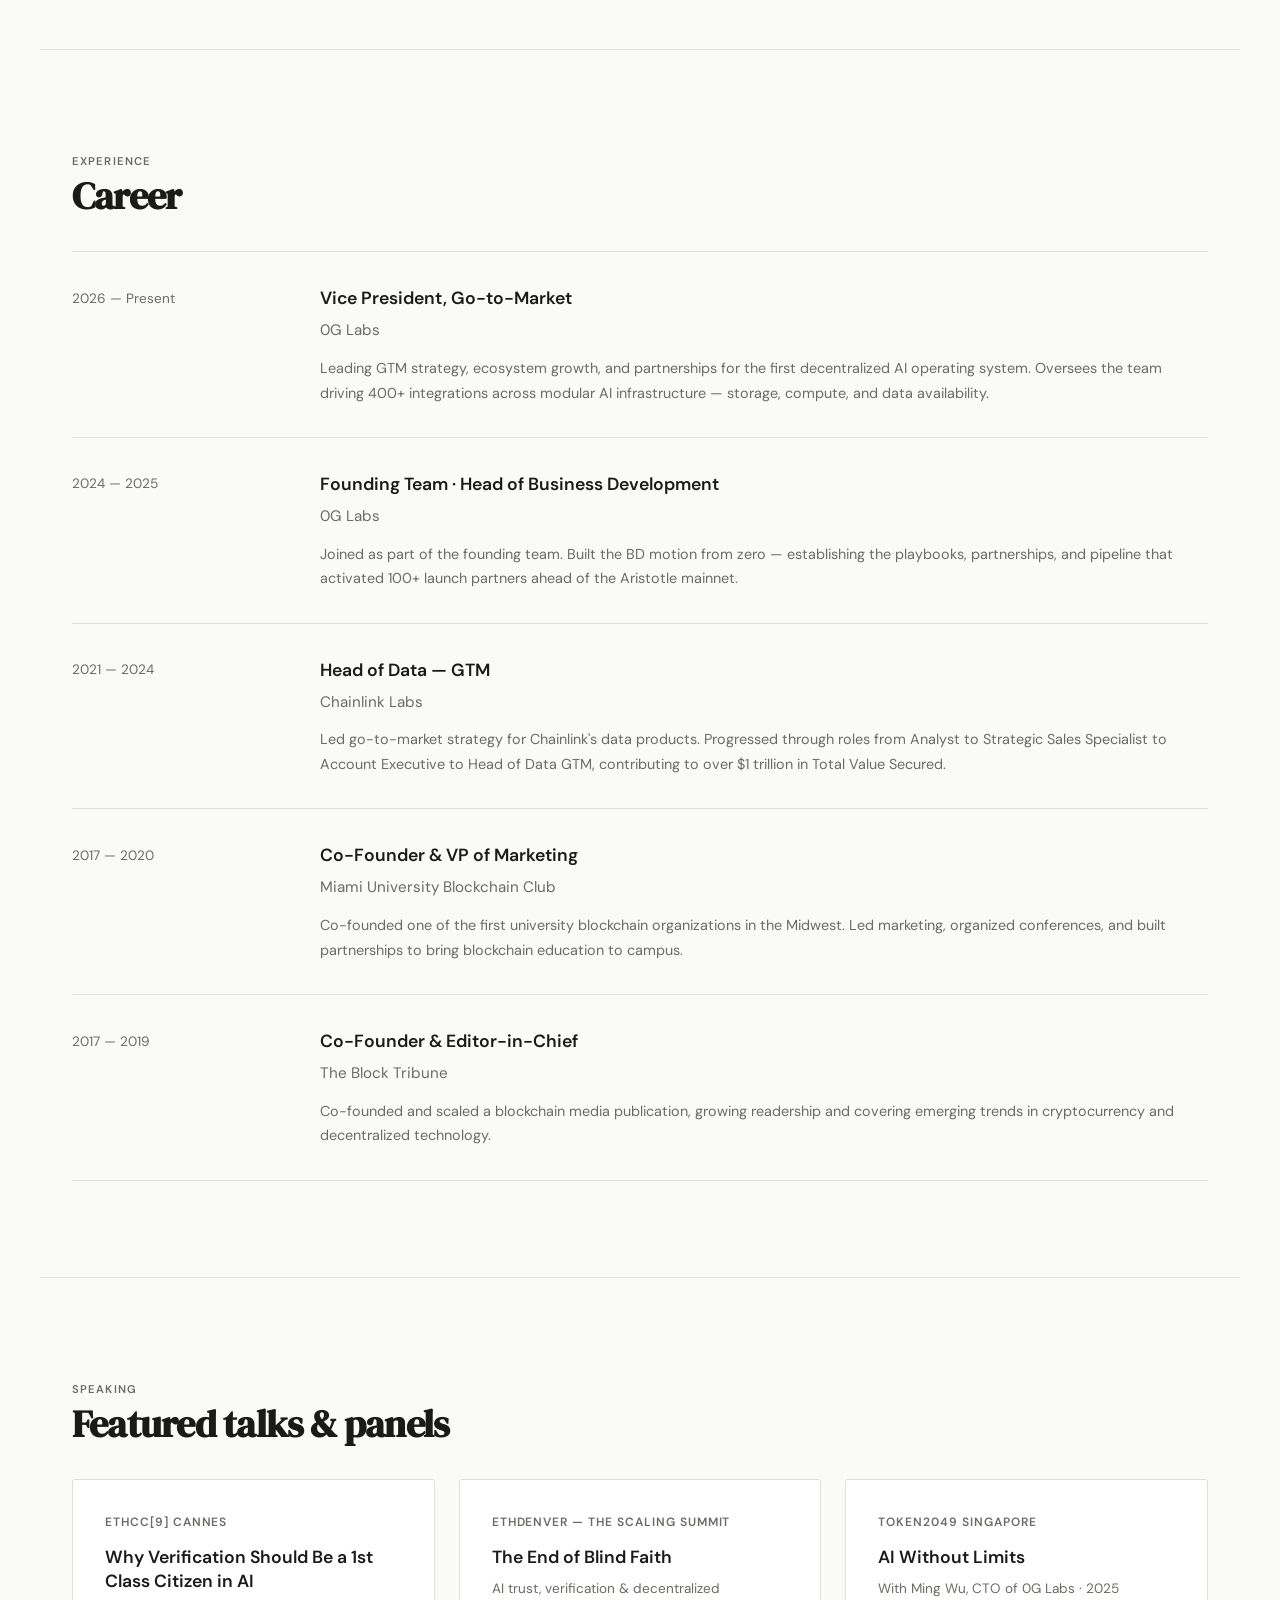
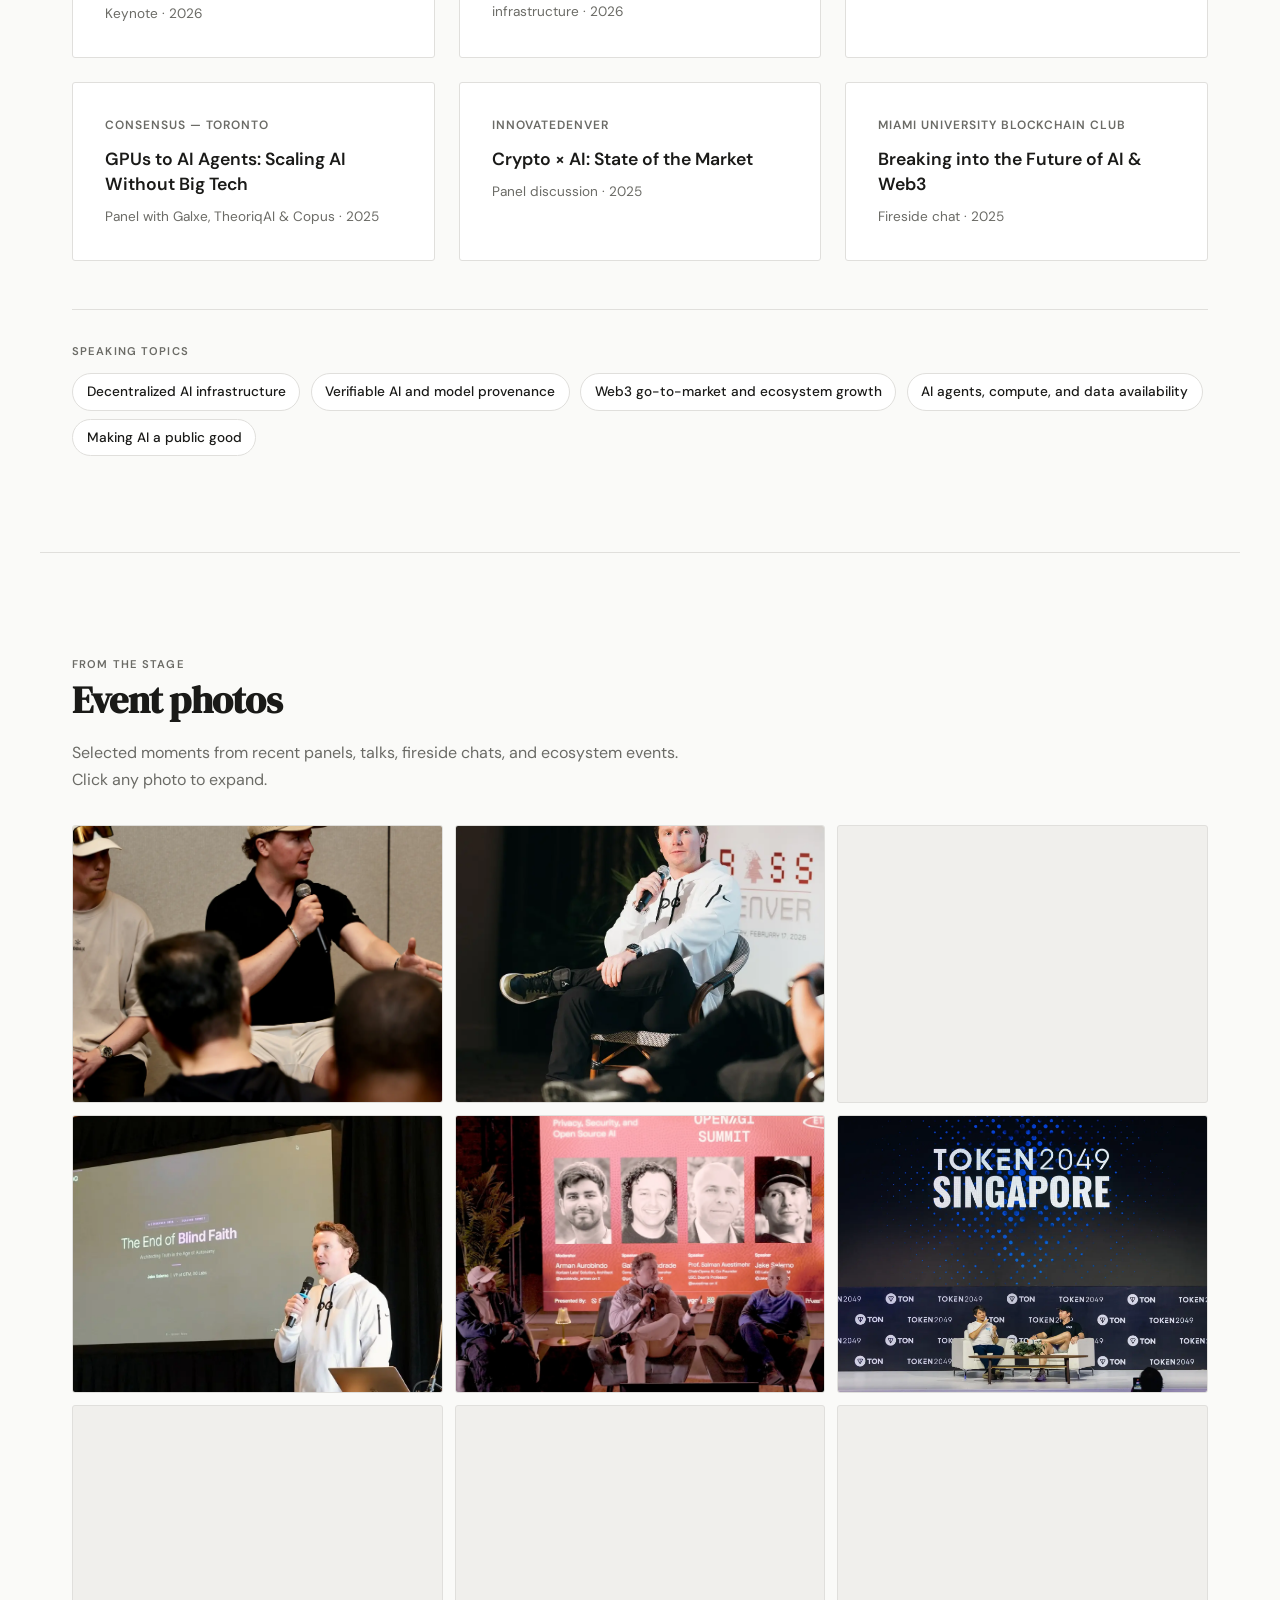
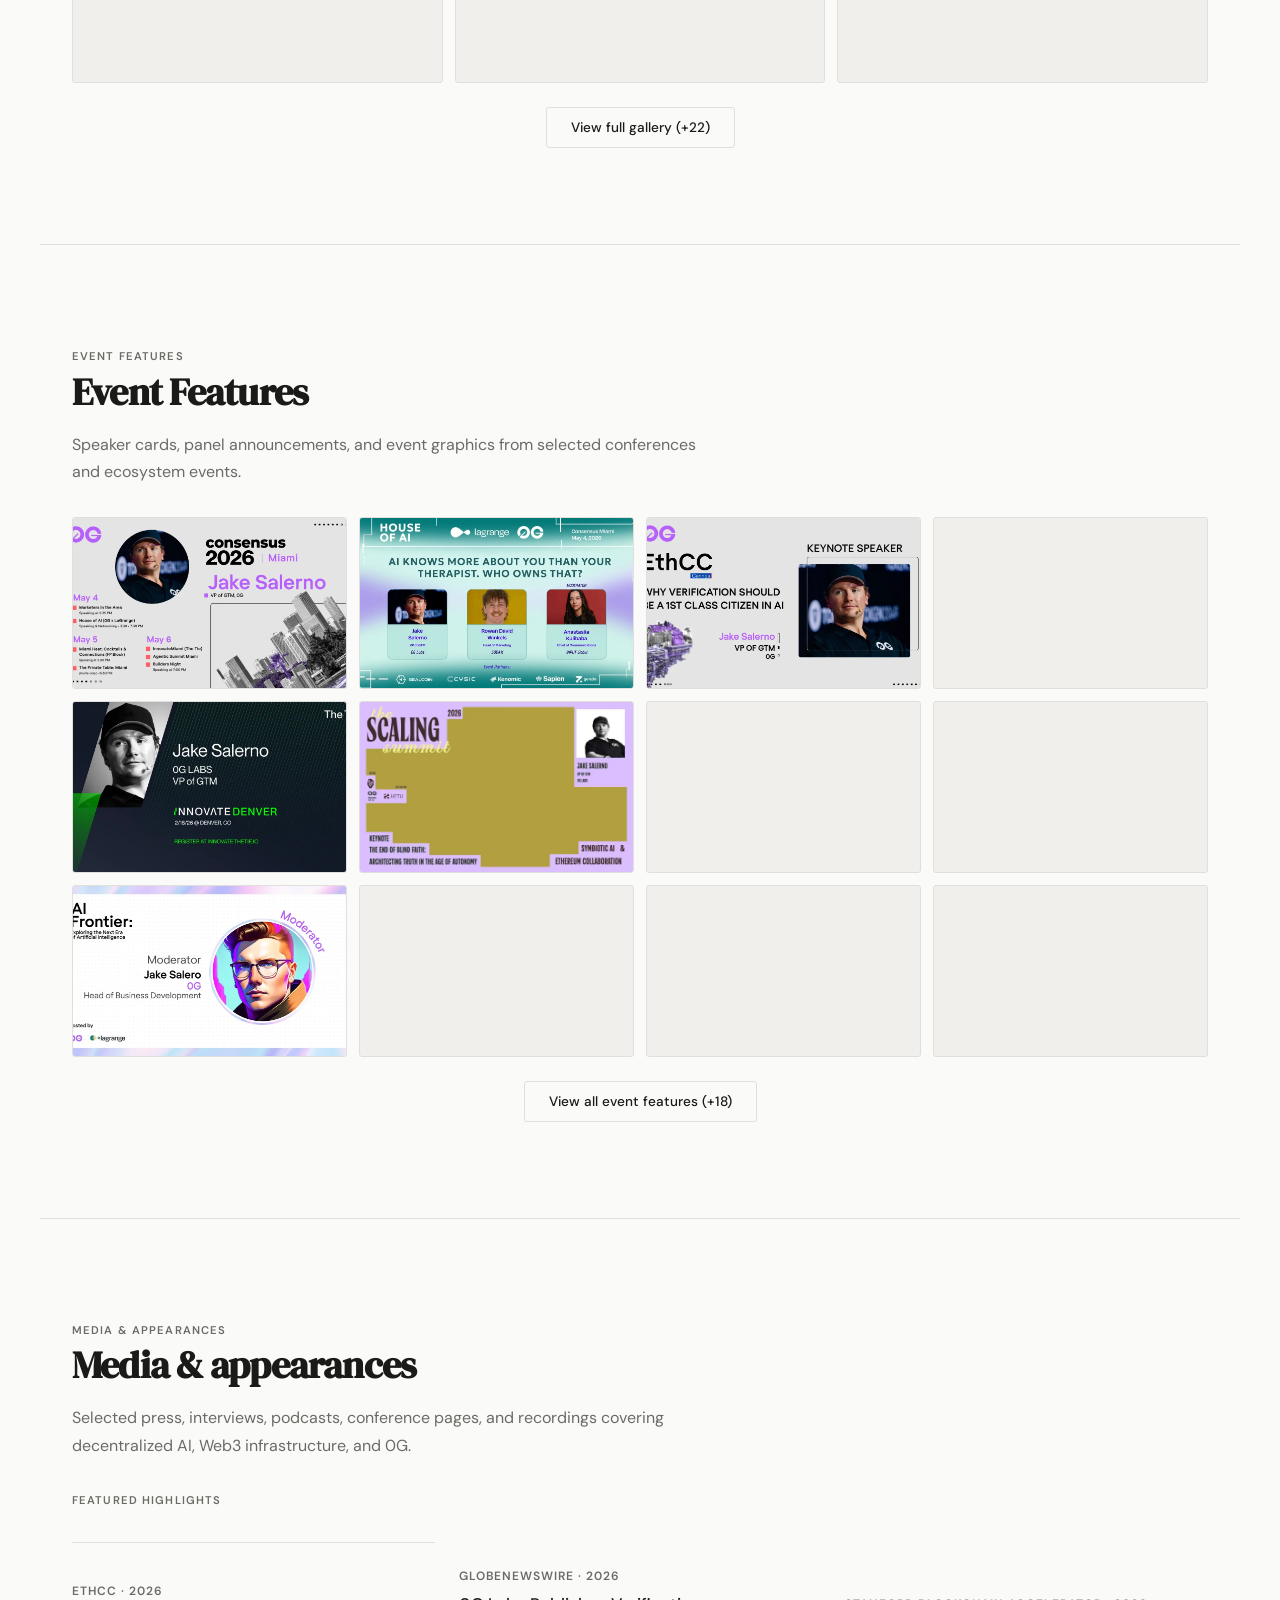
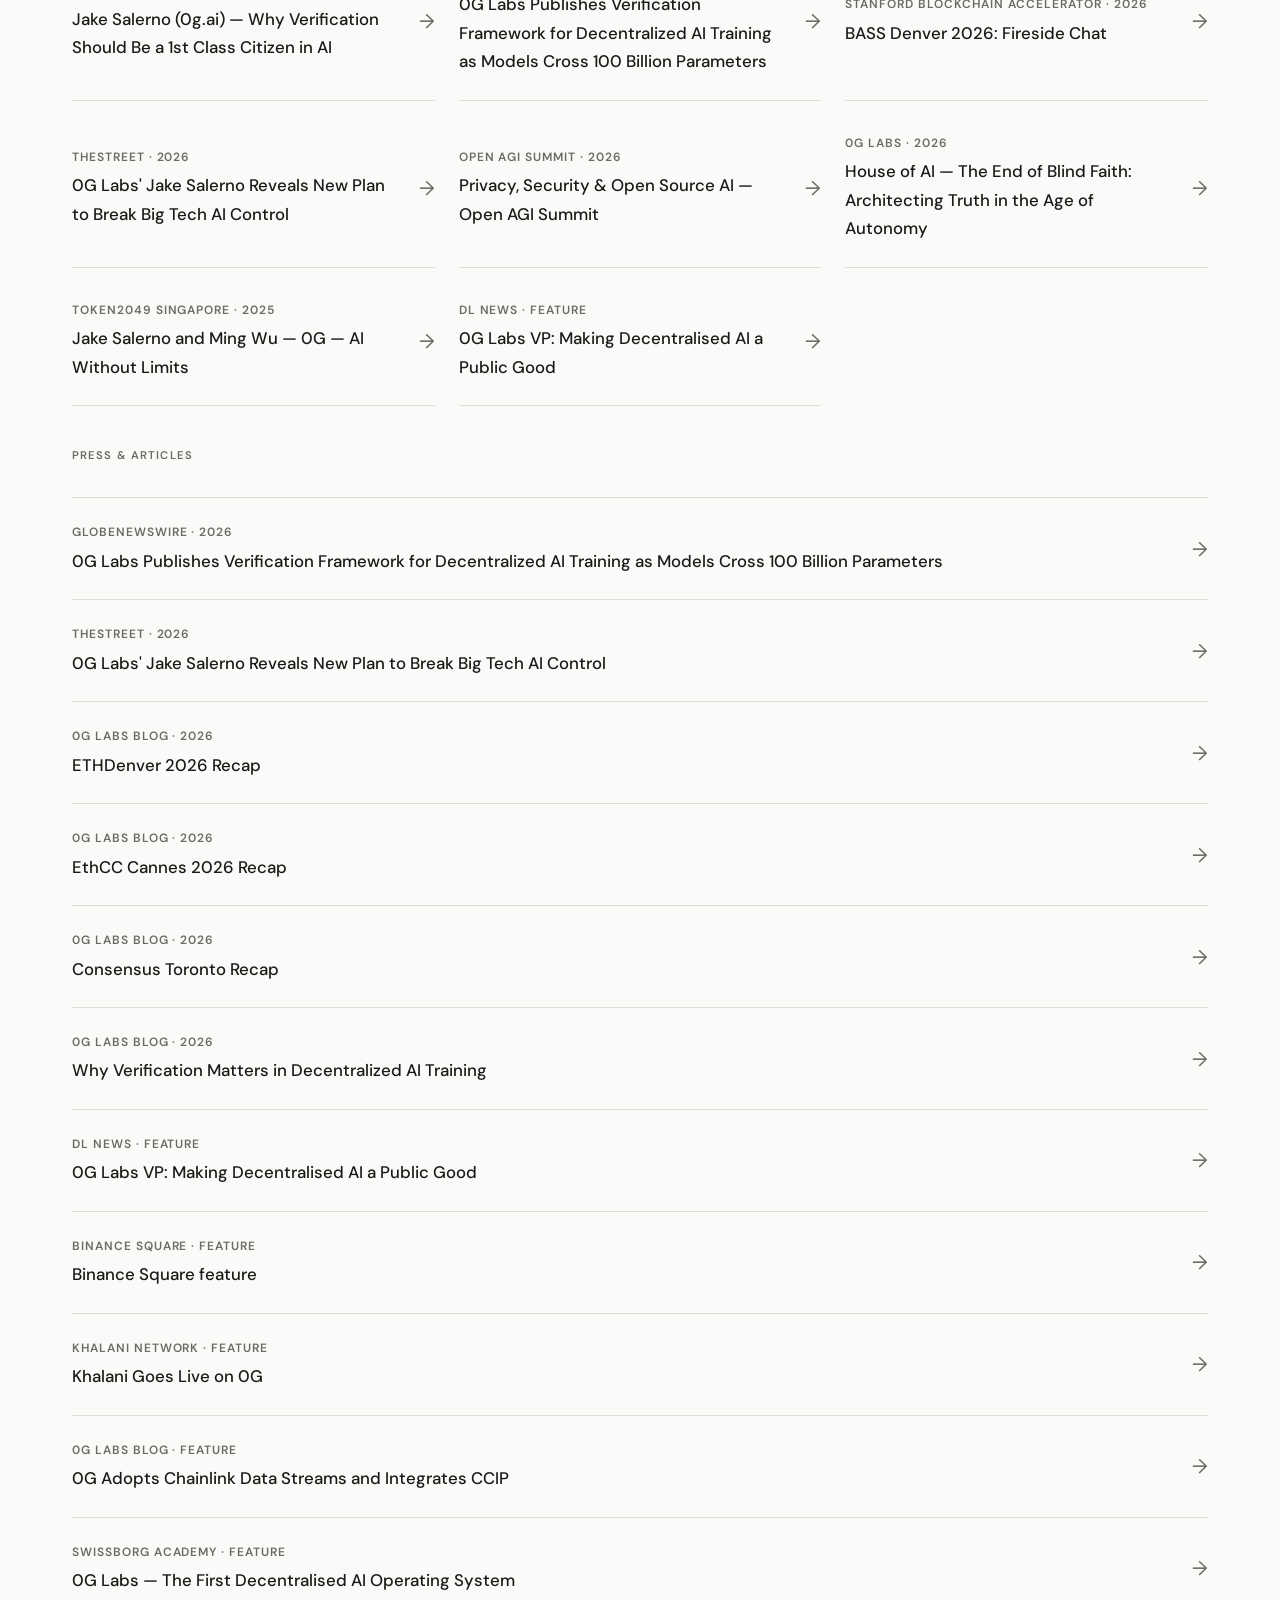
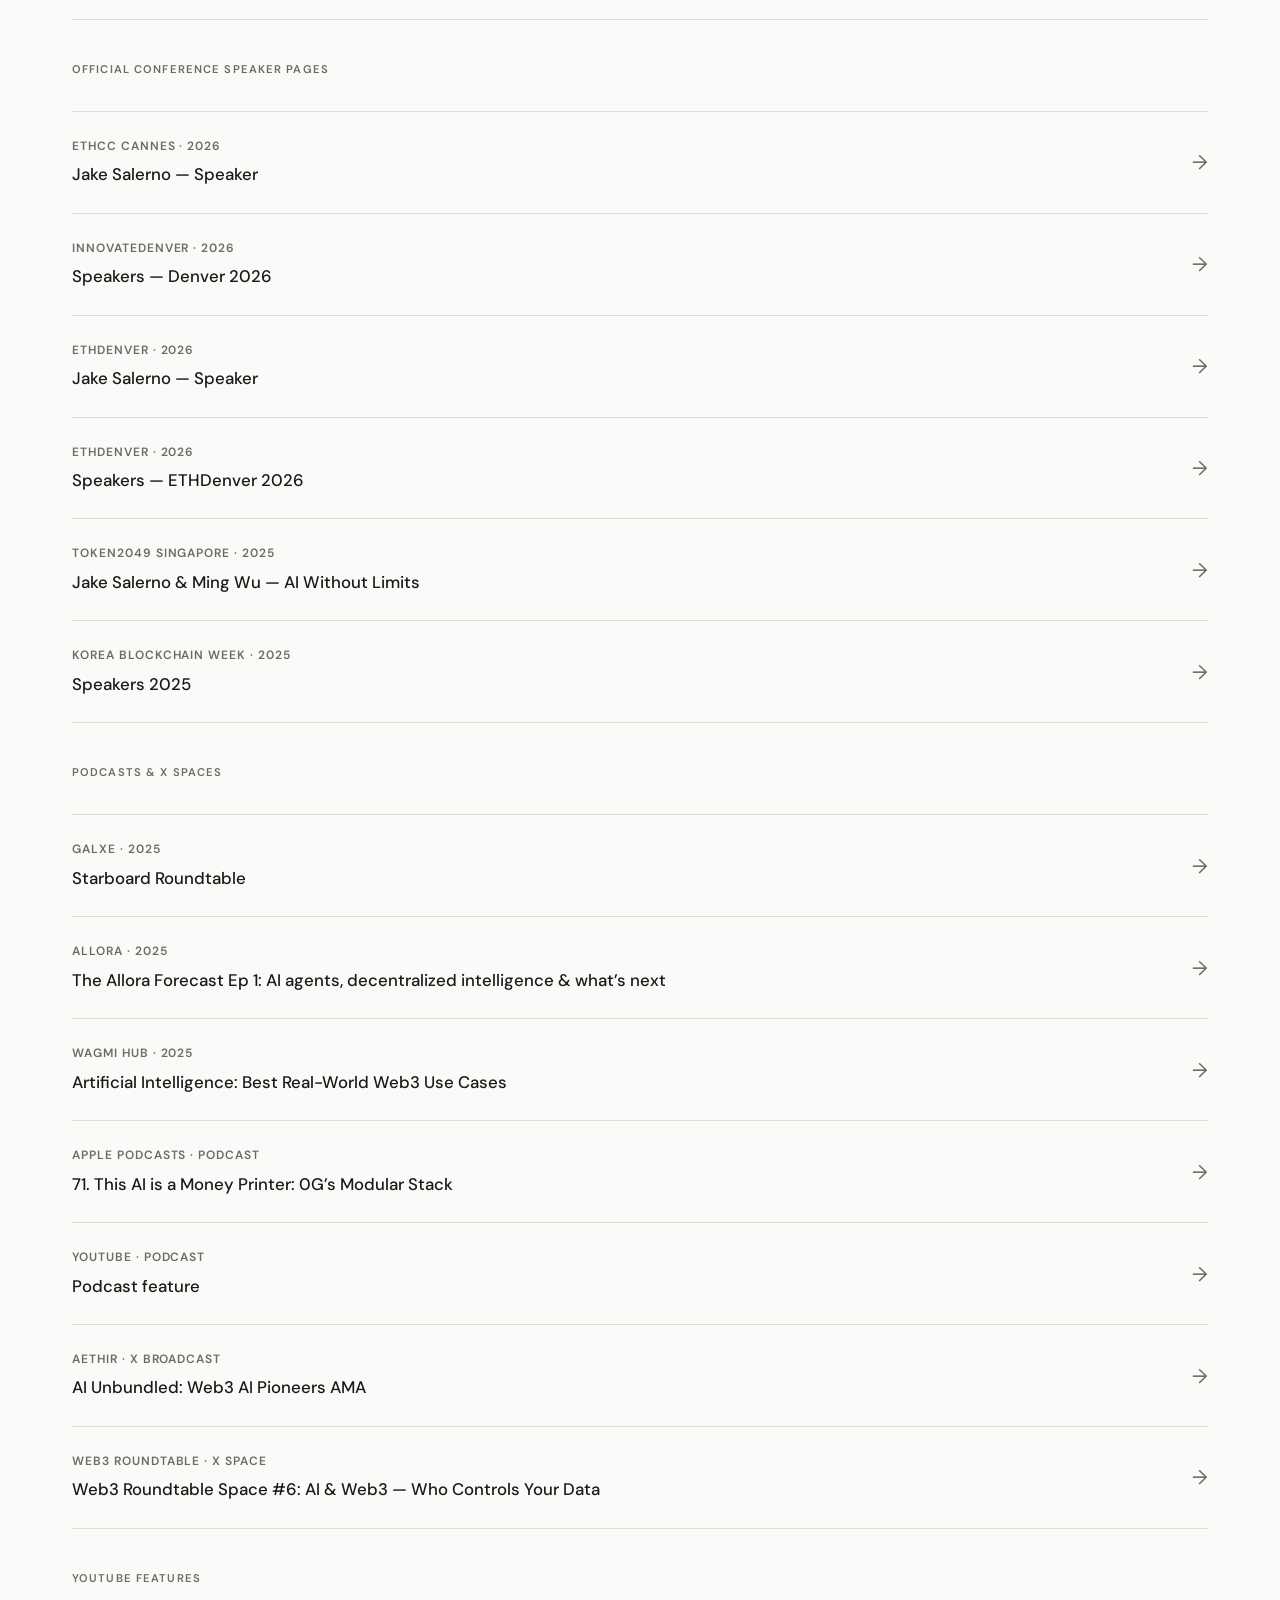
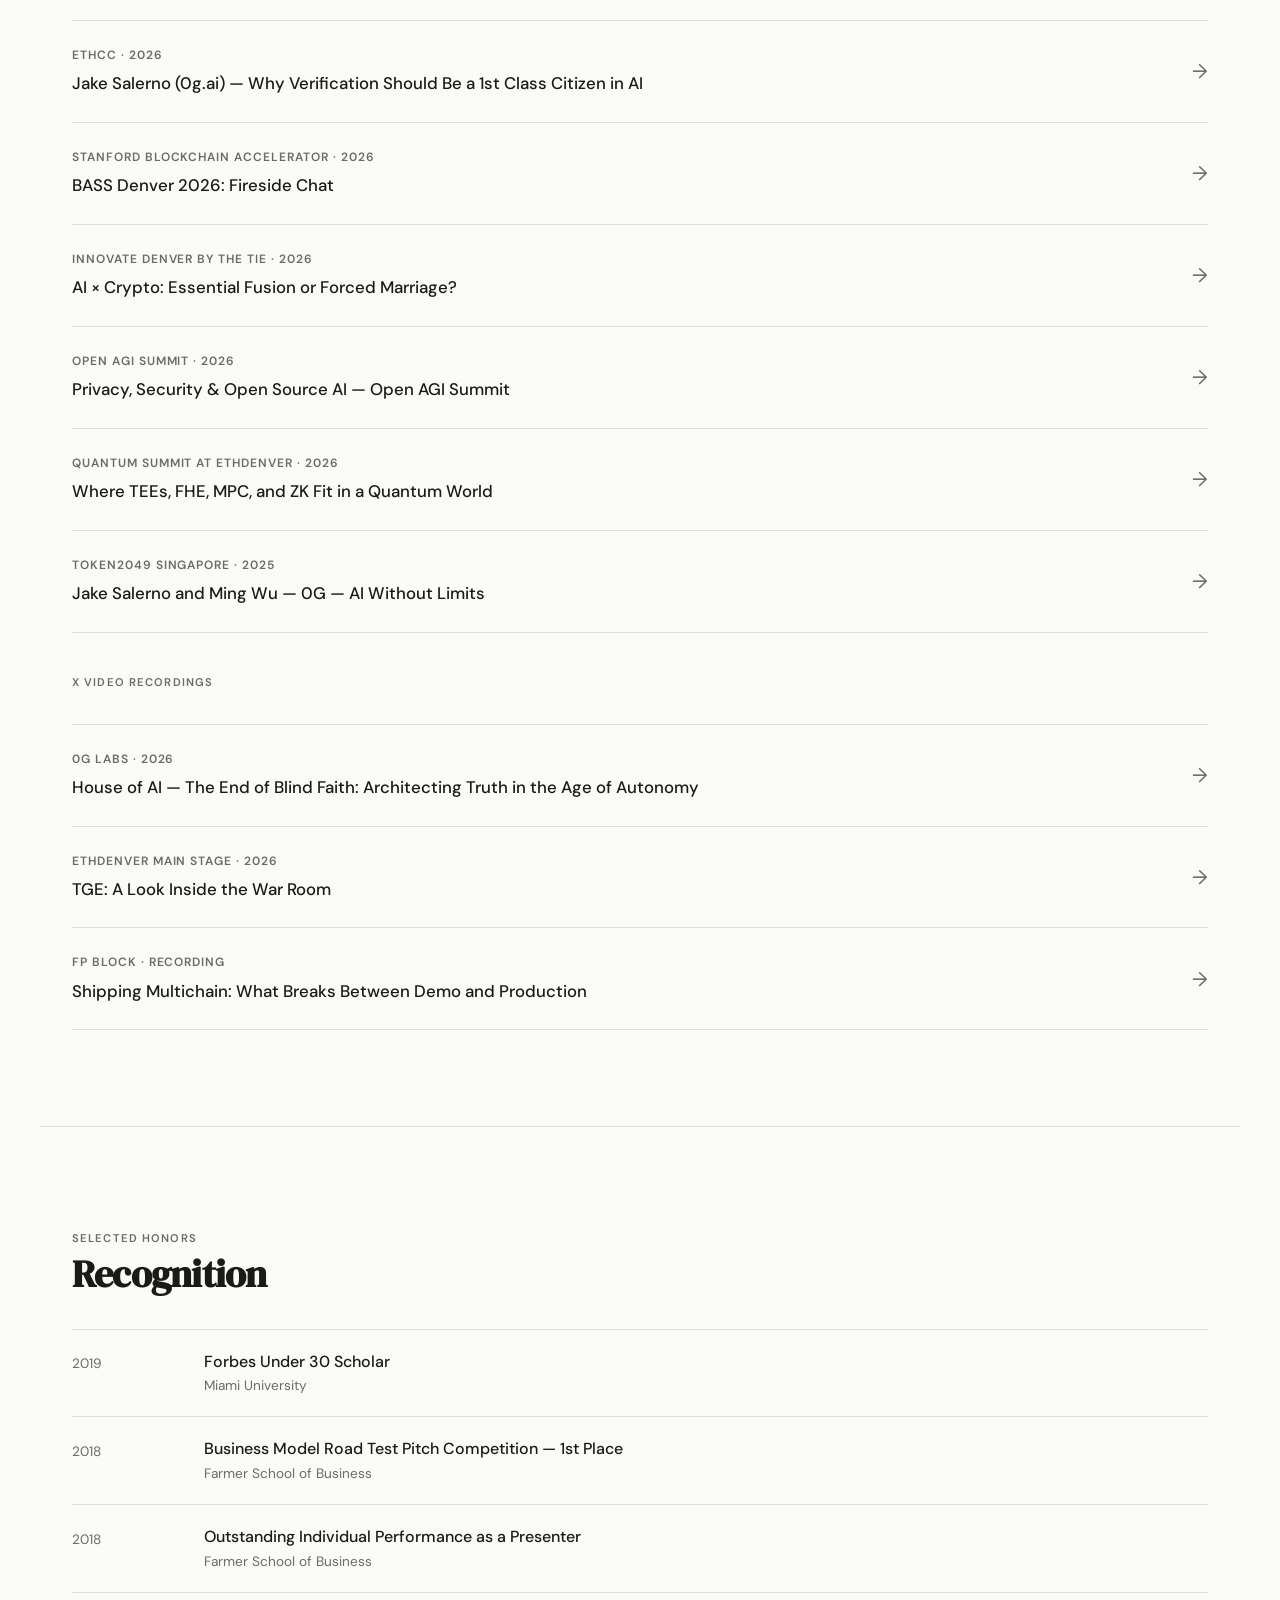
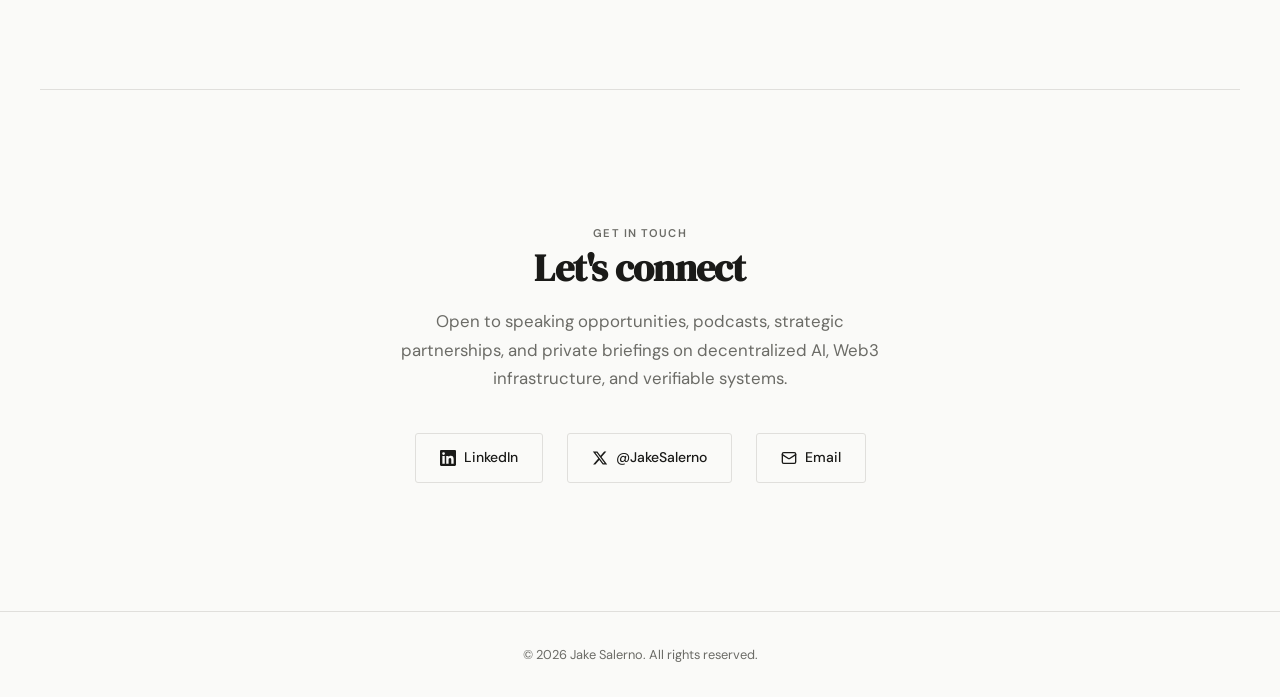
==== commit 69ec1e11: "Copy + content corrections: 400+ integrations, 9+ years, EthCC keynote - Stat numbers and supporting" ====
--- a/index.html
+++ b/index.html
@@ -822,6 +822,13 @@
             line-height: 1.5;
         }
 
+        .honor-meta {
+            font-size: 0.85rem;
+            color: var(--text-secondary);
+            margin-top: 0.15rem;
+            line-height: 1.5;
+        }
+
         /* ---- FEATURED HIGHLIGHTS (within Media section) ---- */
         .featured-highlights .press-grid {
             display: grid;
@@ -1000,7 +1007,7 @@
                     Jake Salerno is Vice President of Go-to-Market at 0G Labs, building go-to-market strategy for decentralized AI infrastructure with a mission to make AI a public good.
                 </p>
                 <p>
-                    Jake joined 0G in 2024 as part of the founding team and Head of Business Development, then took the GTM lead as the company grew. Since launch, the ecosystem has scaled to 350+ integrations, shaping how AI and Web3 connect across modular infrastructure. 0G's Aristotle mainnet went live with 100+ partners activated on day one.
+                    Jake joined 0G in 2024 as part of the founding team and Head of Business Development, then took the GTM lead as the company grew. Since launch, the ecosystem has scaled to 400+ integrations, shaping how AI and Web3 connect across modular infrastructure. 0G's Aristotle mainnet went live with 100+ partners activated on day one.
                 </p>
                 <p>
                     Before 0G, Jake spent three years at Chainlink Labs leading go-to-market for data products that contributed to over $1 trillion in Total Value Secured across the Web3 ecosystem. He's been building in crypto since 2017, when he co-founded the Miami University Blockchain Club — one of the first university-level blockchain organizations in the Midwest.
@@ -1011,7 +1018,7 @@
             </div>
             <div class="about-stats">
                 <div class="stat">
-                    <div class="stat-number">350+</div>
+                    <div class="stat-number">400+</div>
                     <div class="stat-label">Ecosystem integrations at 0G</div>
                 </div>
                 <div class="stat">
@@ -1019,7 +1026,7 @@
                     <div class="stat-label">TVS supported at Chainlink</div>
                 </div>
                 <div class="stat">
-                    <div class="stat-number">8+</div>
+                    <div class="stat-number">9+</div>
                     <div class="stat-label">Years in crypto & Web3</div>
                 </div>
                 <div class="stat">
@@ -1042,7 +1049,7 @@
                 <div class="experience-details">
                     <h3>Vice President, Go-to-Market</h3>
                     <div class="experience-company">0G Labs</div>
-                    <p class="experience-desc">Leading GTM strategy, ecosystem growth, and partnerships for the first decentralized AI operating system. Oversees the team driving 350+ integrations across modular AI infrastructure — storage, compute, and data availability.</p>
+                    <p class="experience-desc">Leading GTM strategy, ecosystem growth, and partnerships for the first decentralized AI operating system. Oversees the team driving 400+ integrations across modular AI infrastructure — storage, compute, and data availability.</p>
                 </div>
             </div>
             <div class="experience-item">
@@ -1106,17 +1113,17 @@
     <section id="photos" class="fade-in">
         <span class="section-label">From the Stage</span>
         <h2 class="section-title">Event photos</h2>
-        <p class="gallery-intro">A working archive of recent panels, talks, and fireside chats. Click any photo to expand.</p>
+        <p class="gallery-intro">Selected moments from recent panels, talks, fireside chats, and ecosystem events. Click any photo to expand.</p>
         <div class="gallery-grid gallery-photos" data-render="event-photos"></div>
     </section>
 
     <div class="section-divider"></div>
 
-    <!-- Event Features & Speaker Cards -->
+    <!-- Event Features -->
     <section id="speaker-cards" class="fade-in">
         <span class="section-label">Event Features</span>
-        <h2 class="section-title">Event features & speaker cards</h2>
-        <p class="gallery-intro">Speaker cards, panel announcements, and event graphics from across the circuit.</p>
+        <h2 class="section-title">Event Features</h2>
+        <p class="gallery-intro">Speaker cards, panel announcements, and event graphics from selected conferences and ecosystem events.</p>
         <div class="gallery-grid gallery-cards" data-render="speaker-cards"></div>
     </section>
 
@@ -1139,15 +1146,24 @@
         <div class="honors-grid">
             <div class="honor-item">
                 <div class="honor-year">2019</div>
-                <div class="honor-title">Forbes Under 30 Scholar</div>
+                <div>
+                    <div class="honor-title">Forbes Under 30 Scholar</div>
+                    <div class="honor-meta">Miami University</div>
+                </div>
             </div>
             <div class="honor-item">
                 <div class="honor-year">2018</div>
-                <div class="honor-title">Business Model Road Test Pitch Competition — 1st Place</div>
+                <div>
+                    <div class="honor-title">Business Model Road Test Pitch Competition — 1st Place</div>
+                    <div class="honor-meta">Farmer School of Business</div>
+                </div>
             </div>
             <div class="honor-item">
                 <div class="honor-year">2018</div>
-                <div class="honor-title">Outstanding Individual Performance as a Presenter</div>
+                <div>
+                    <div class="honor-title">Outstanding Individual Performance as a Presenter</div>
+                    <div class="honor-meta">Farmer School of Business</div>
+                </div>
             </div>
         </div>
     </section>
@@ -1220,8 +1236,8 @@
     <script>
         // ---------- Speaking Appearances (no image) ----------
         const speakingAppearances = [
+            { event: 'EthCC[9] Cannes', title: 'Why Verification Should Be a 1st Class Citizen in AI', role: 'Keynote', location: 'Cannes, France', date: '2026-03-30', year: '2026', url: 'https://ethcc.io/speakers/jake-salerno' },
             { event: 'ETHDenver — The Scaling Summit', title: 'The End of Blind Faith', role: 'AI trust, verification & decentralized infrastructure', location: 'Denver, CO', year: '2026' },
-            { event: 'TheStreet Roundtable', title: "Breaking Big Tech's AI Control", role: 'Interview at ETHDenver 2026', location: 'Denver, CO', year: '2026', url: 'https://www.thestreet.com/crypto/innovation/0g-labs-jake-salerno-reveals-new-plan-to-break-big-tech-ai-control' },
             { event: 'TOKEN2049 Singapore', title: 'AI Without Limits', role: 'With Ming Wu, CTO of 0G Labs', location: 'Singapore', date: '2025-10-01', year: '2025', url: 'https://token2049.com/previous-sessions/jake-salerno-and-ming-wu---0g---ai-without-limits---token2049-singapore-2025' },
             { event: 'Consensus — Toronto', title: 'GPUs to AI Agents: Scaling AI Without Big Tech', role: 'Panel with Galxe, TheoriqAI & Copus', location: 'Toronto', date: '2025-05-14', year: '2025' },
             { event: 'InnovateDenver', title: 'Crypto × AI: State of the Market', role: 'Panel discussion', location: 'Denver, CO', year: '2025' },
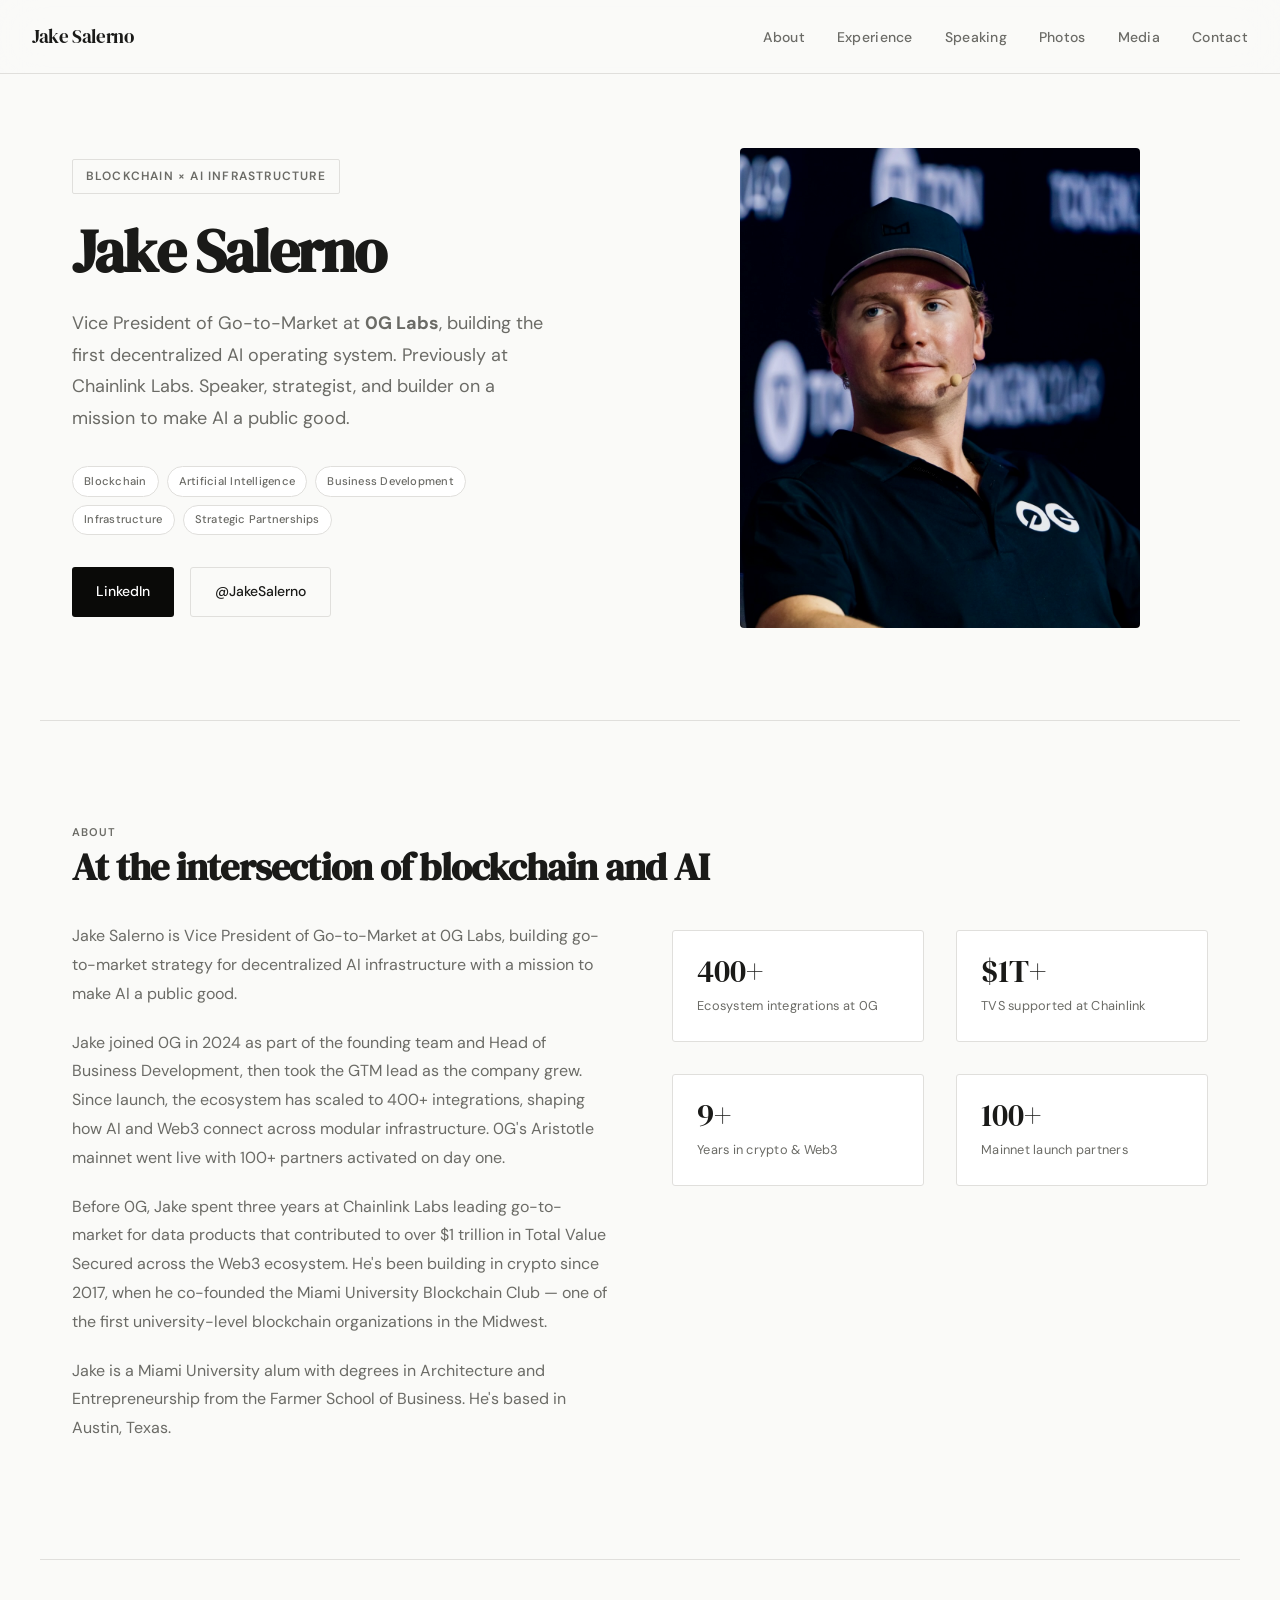
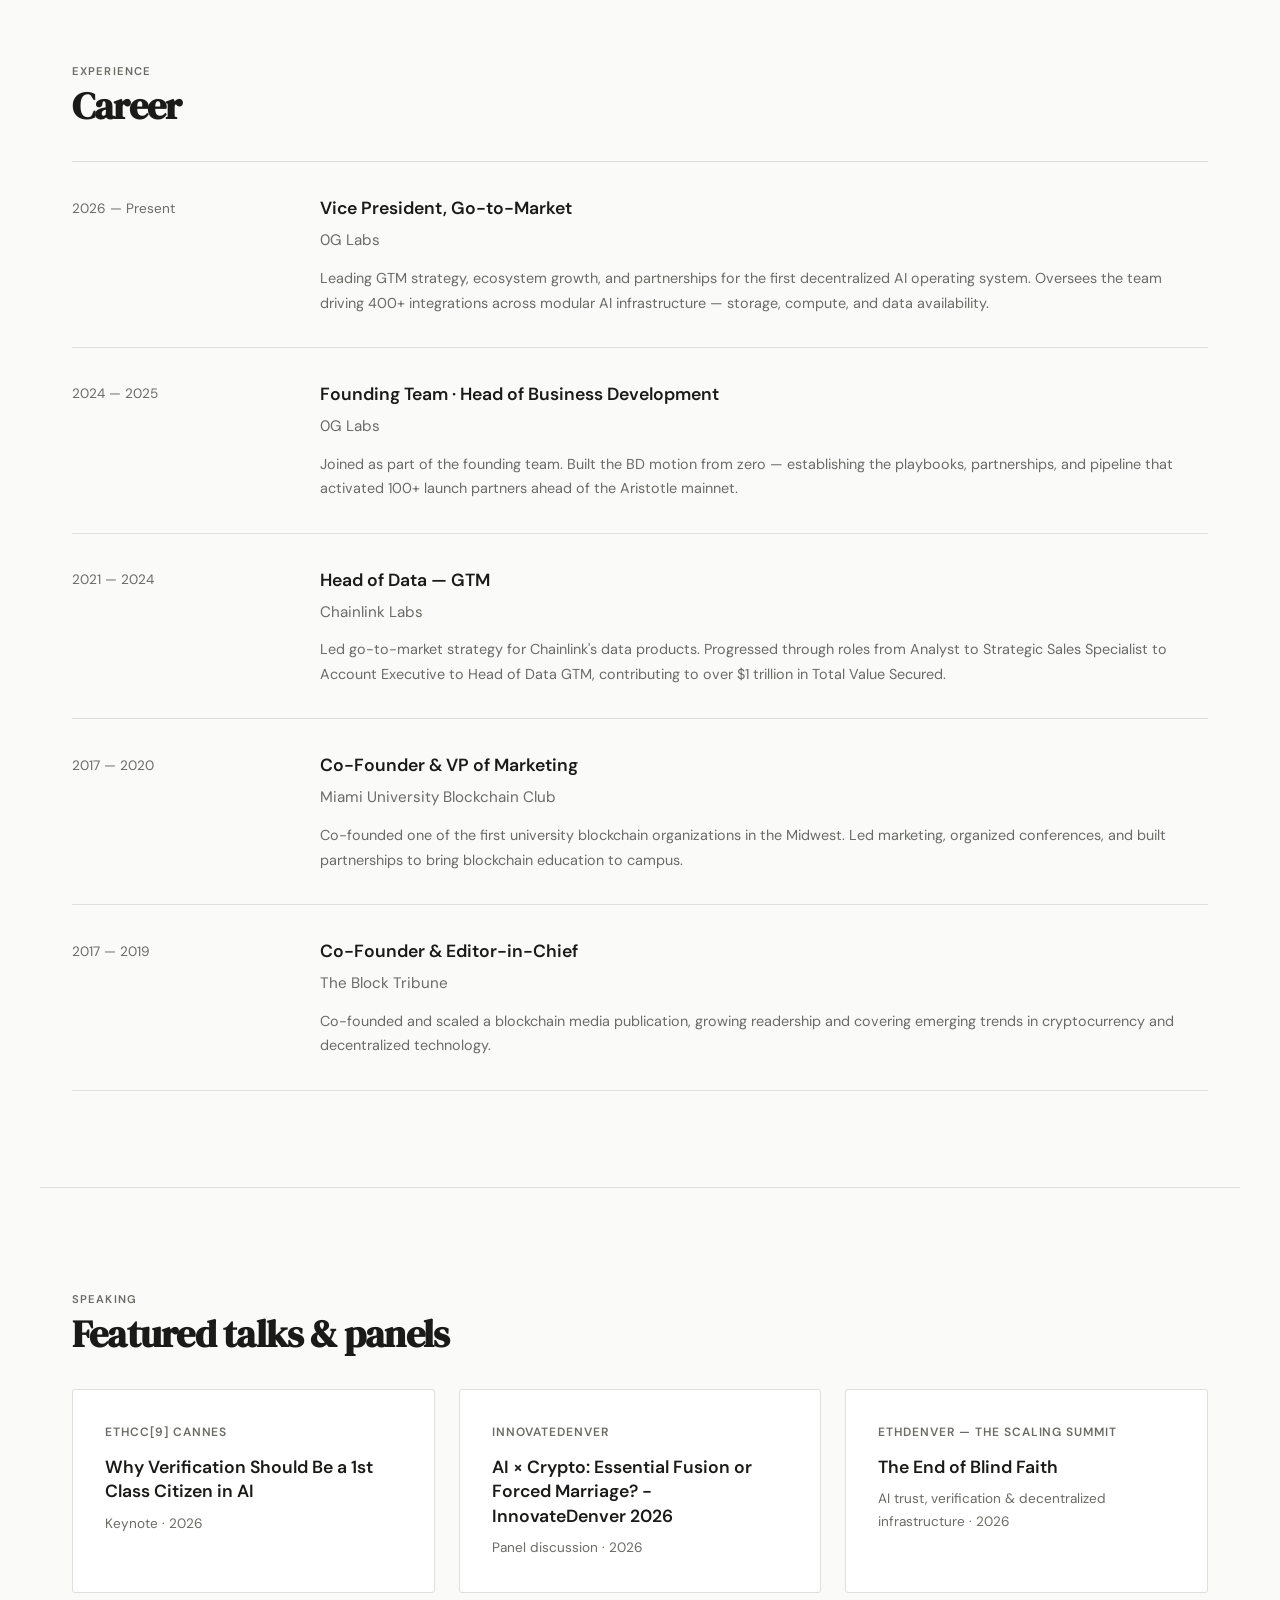
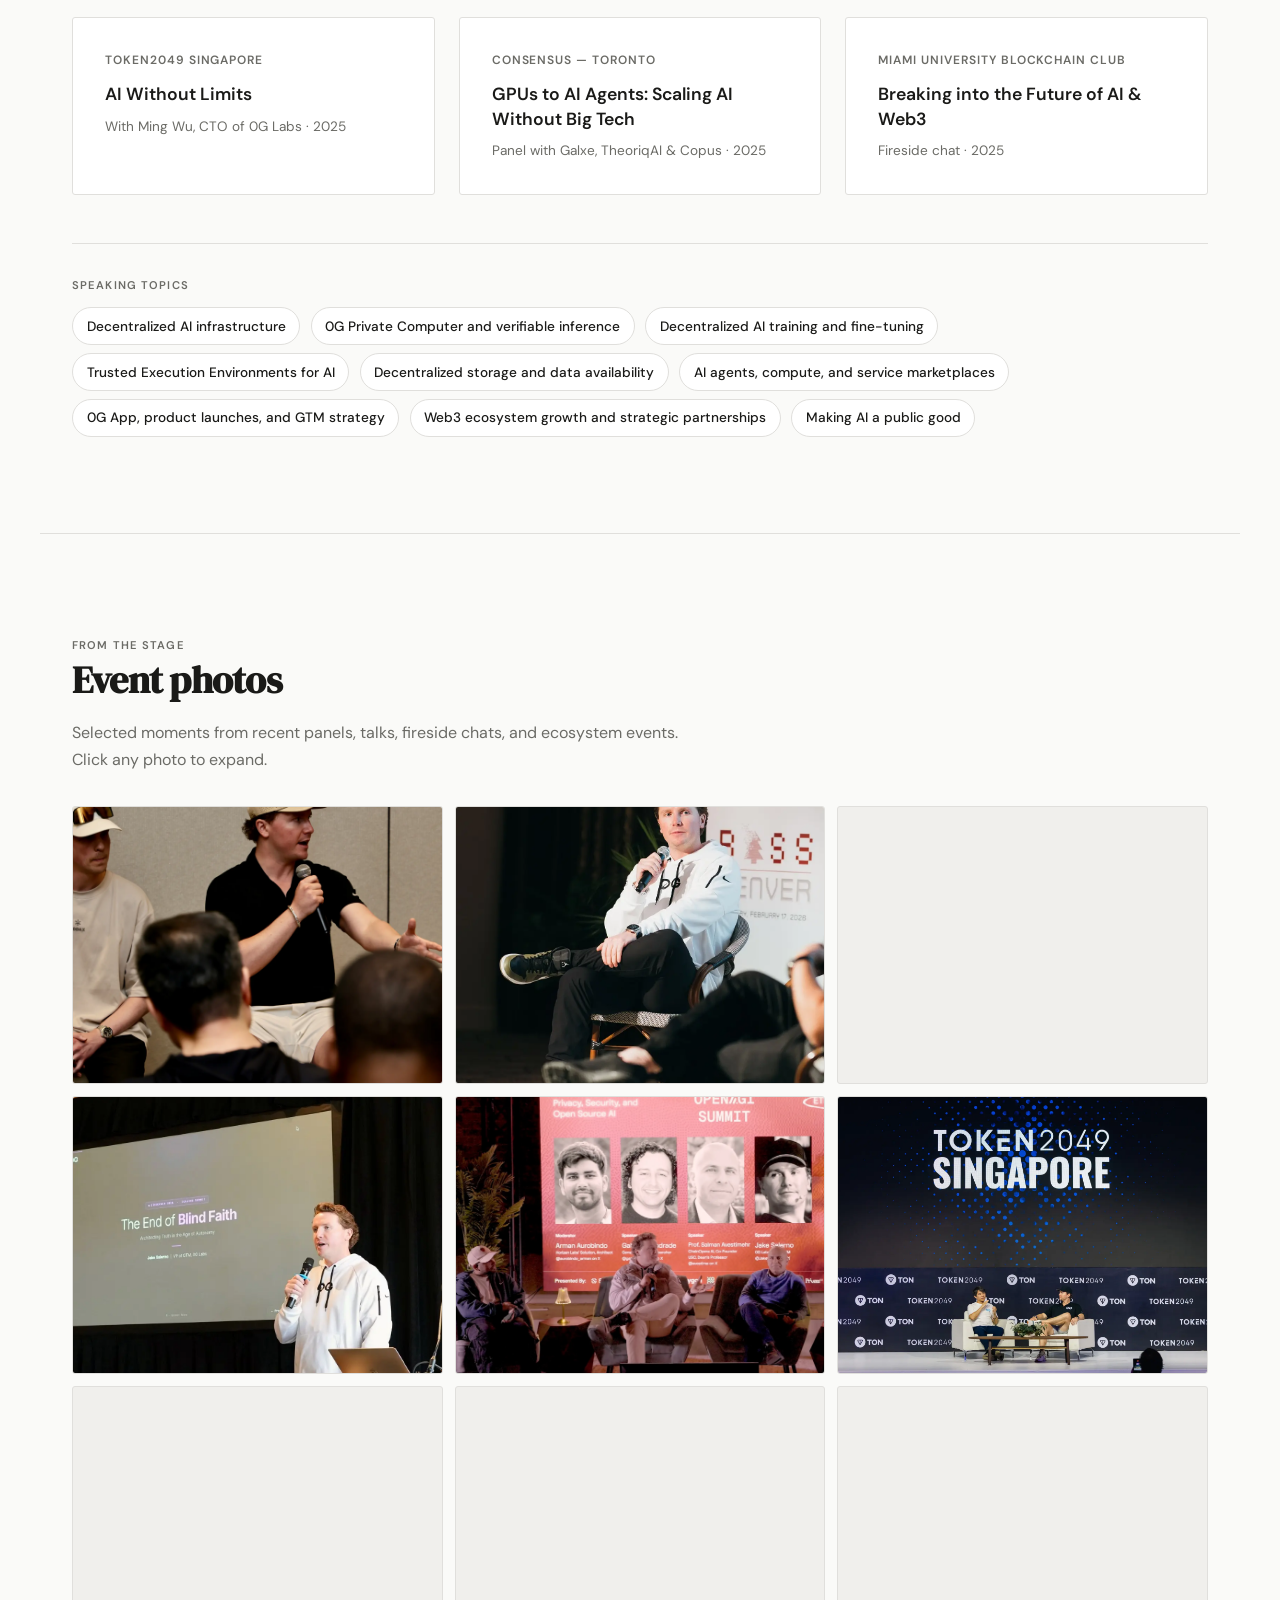
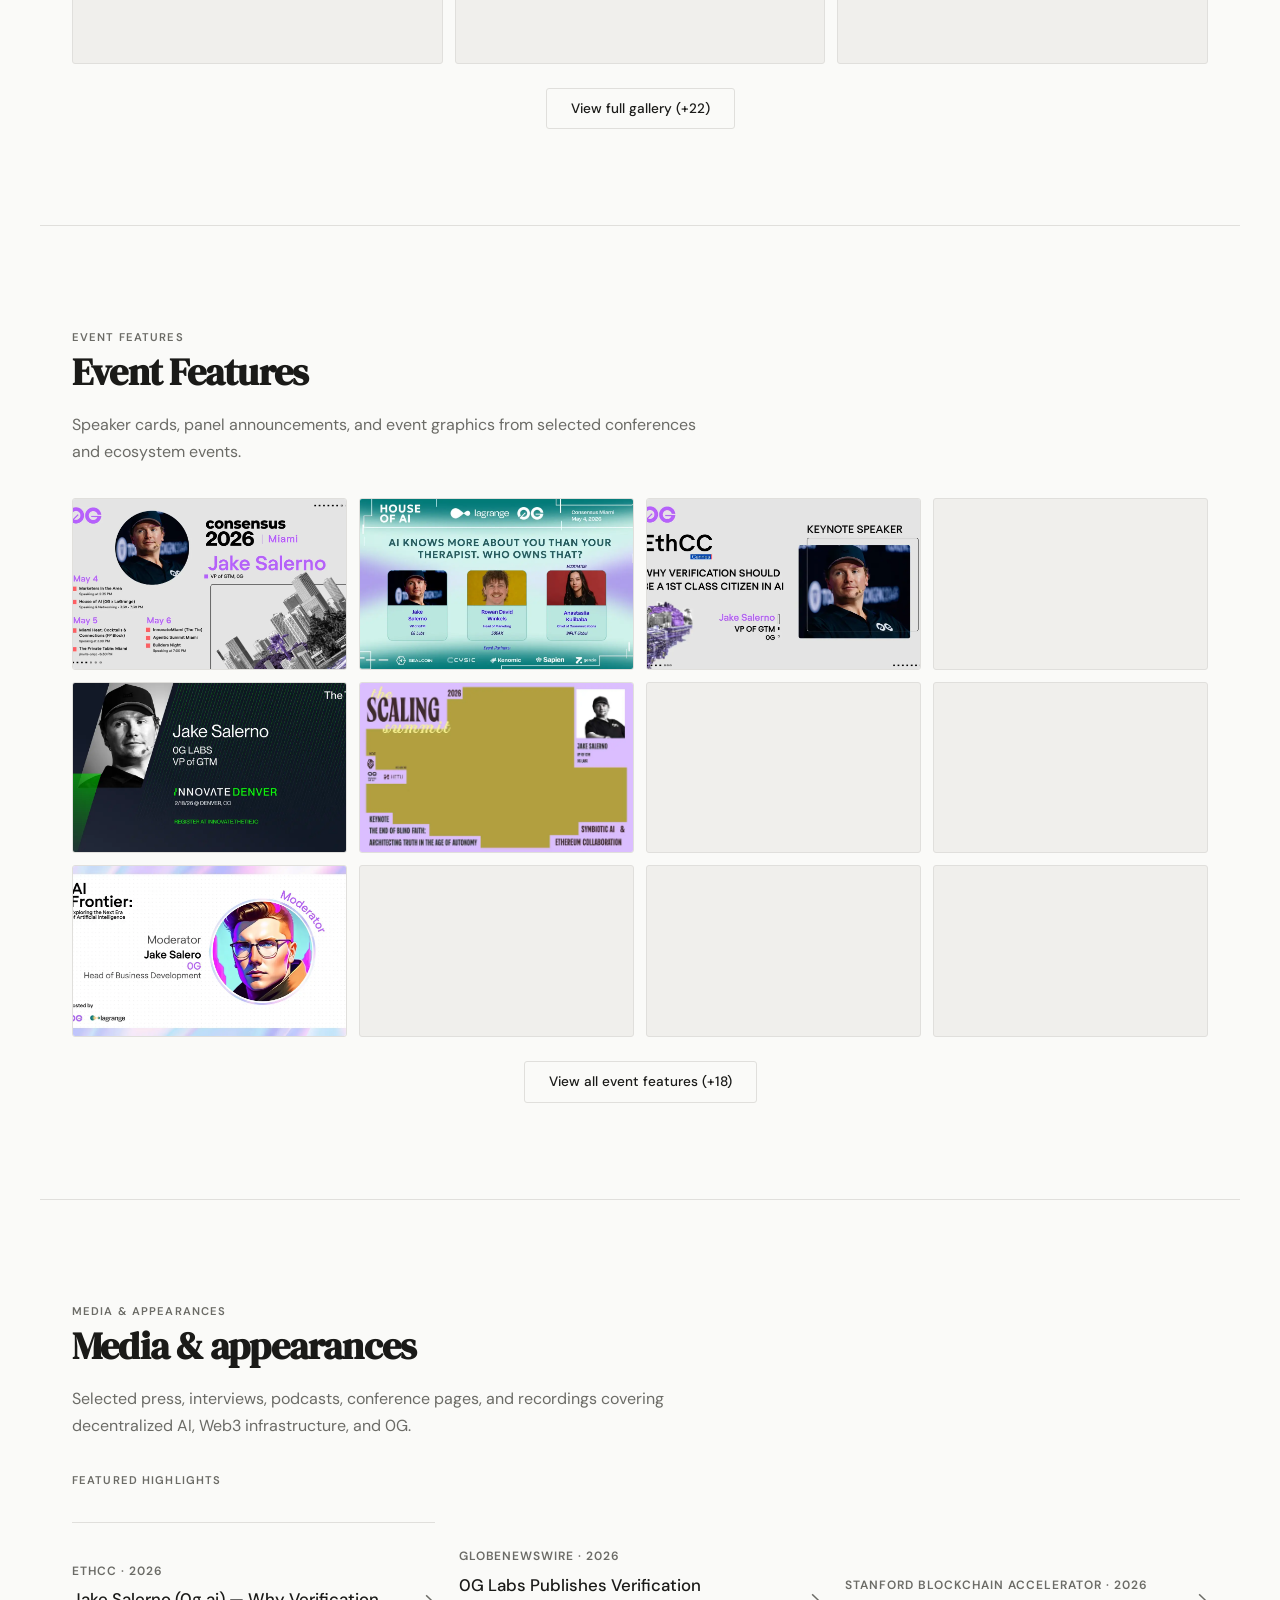
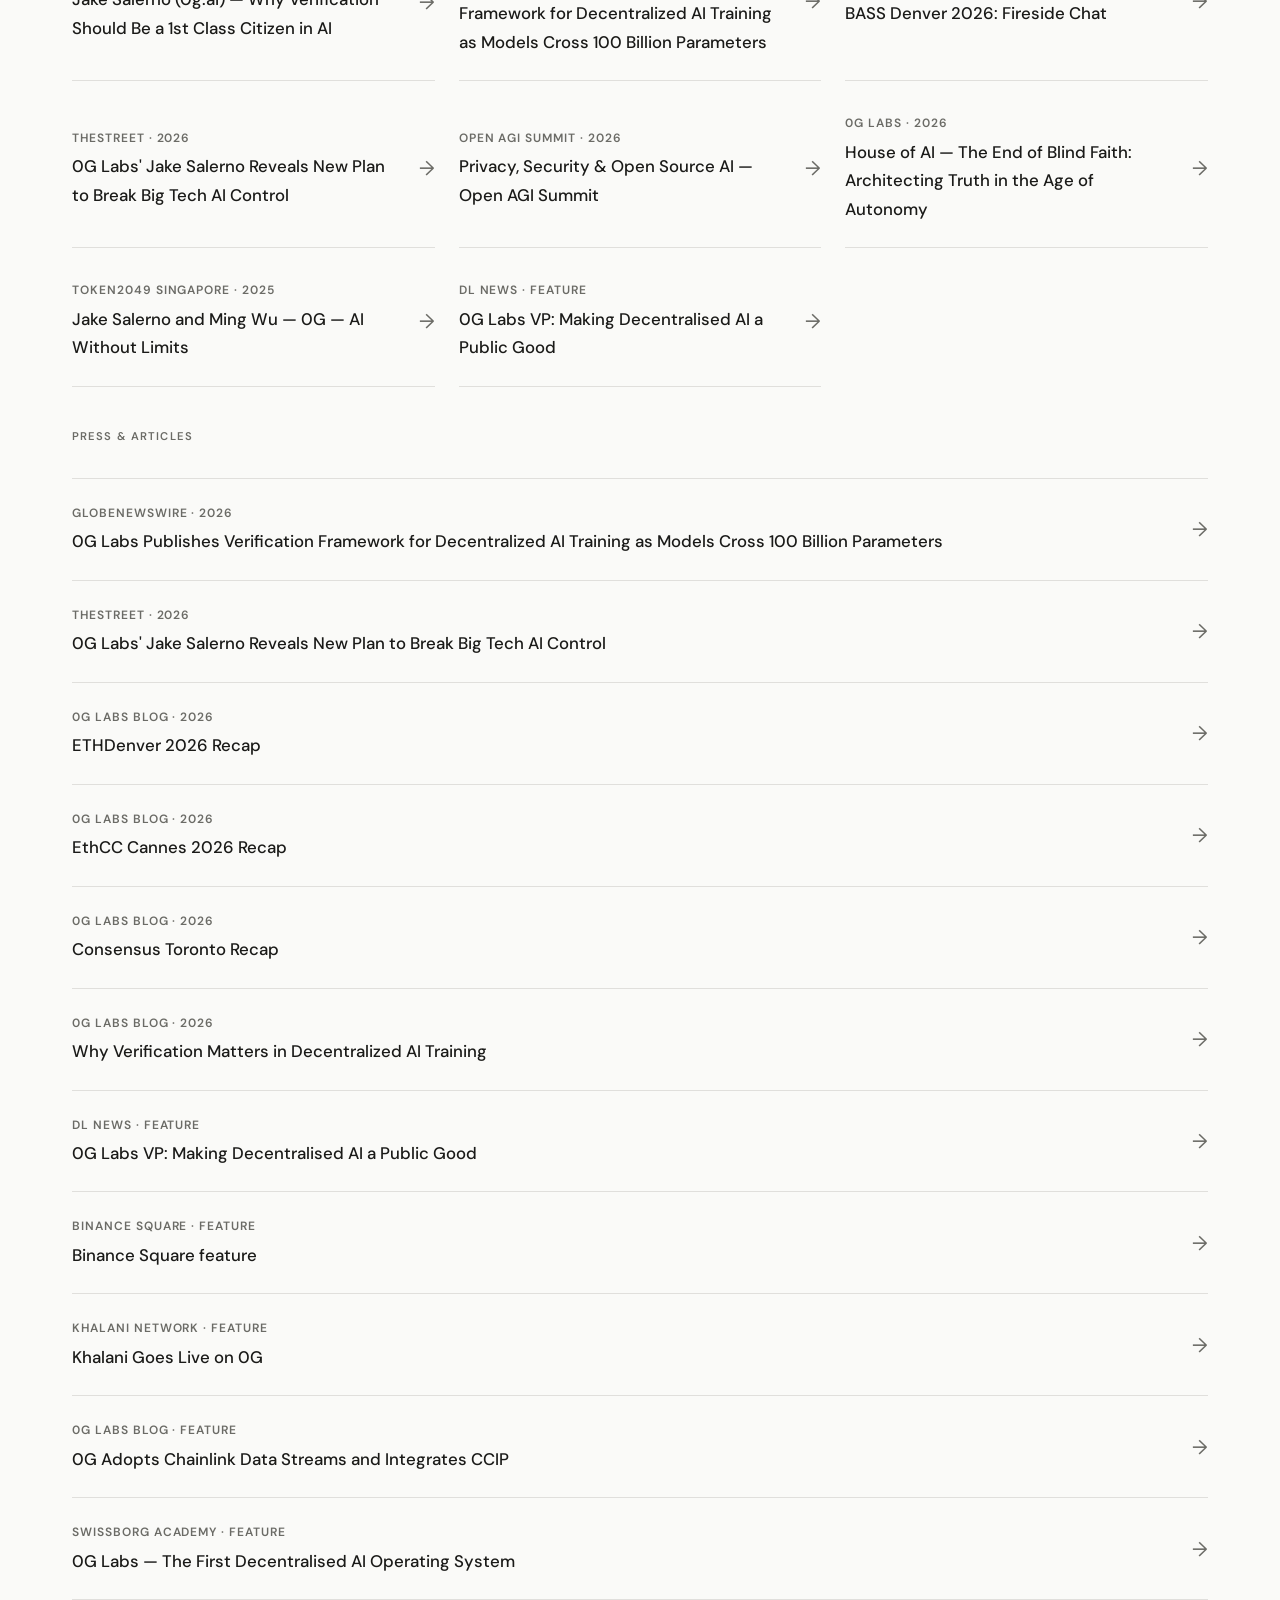
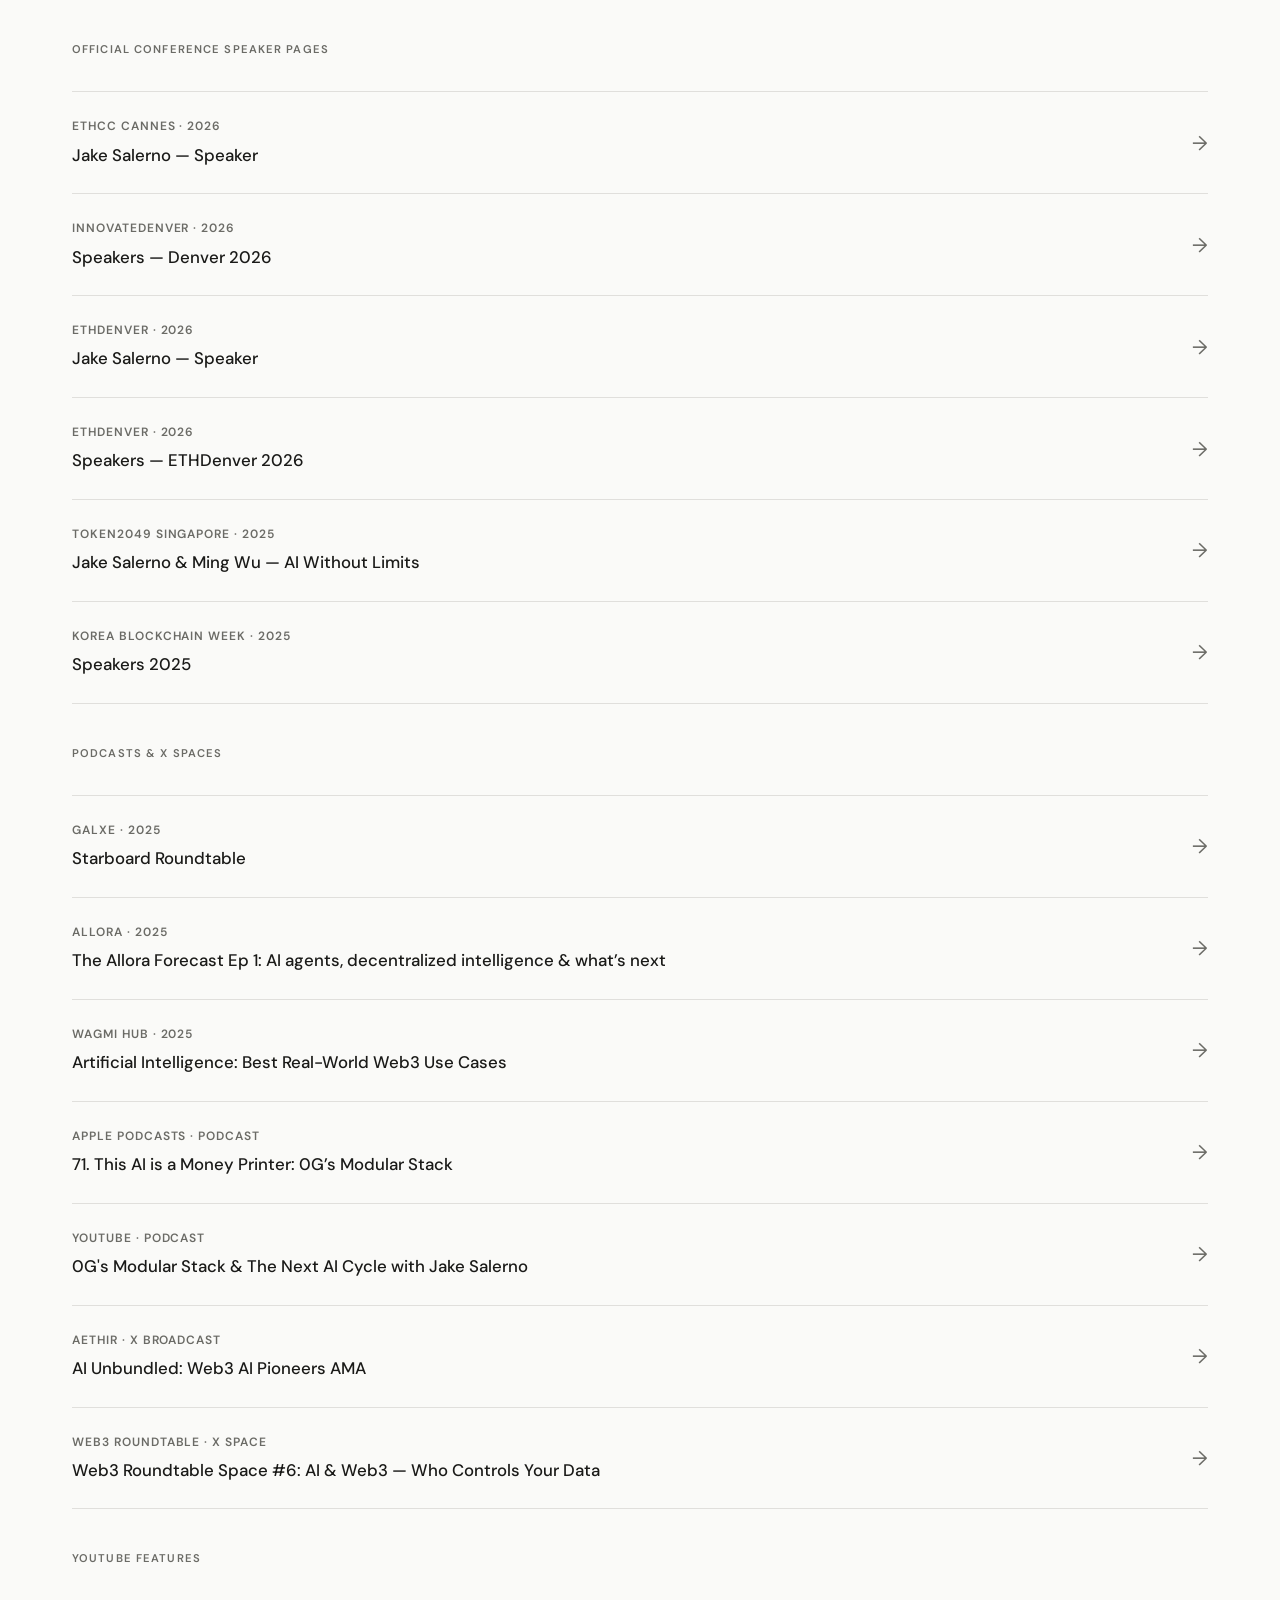
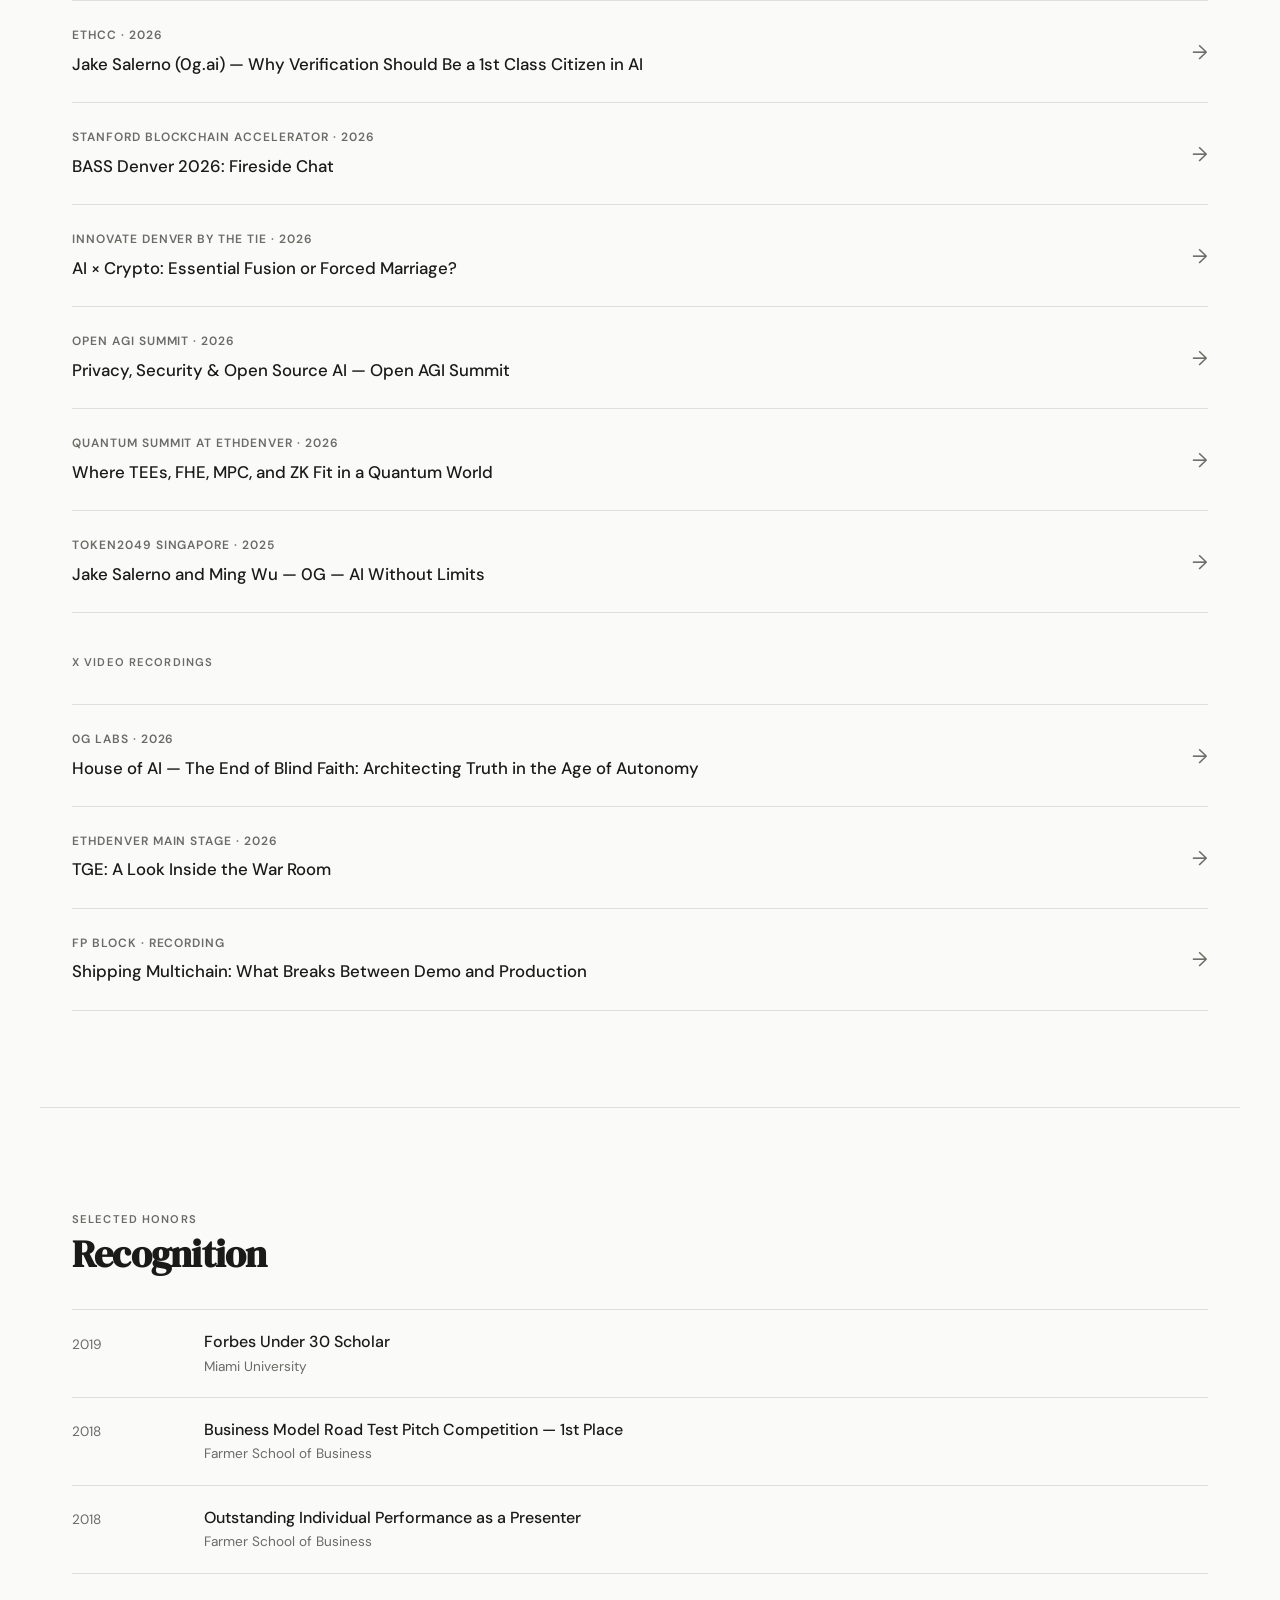
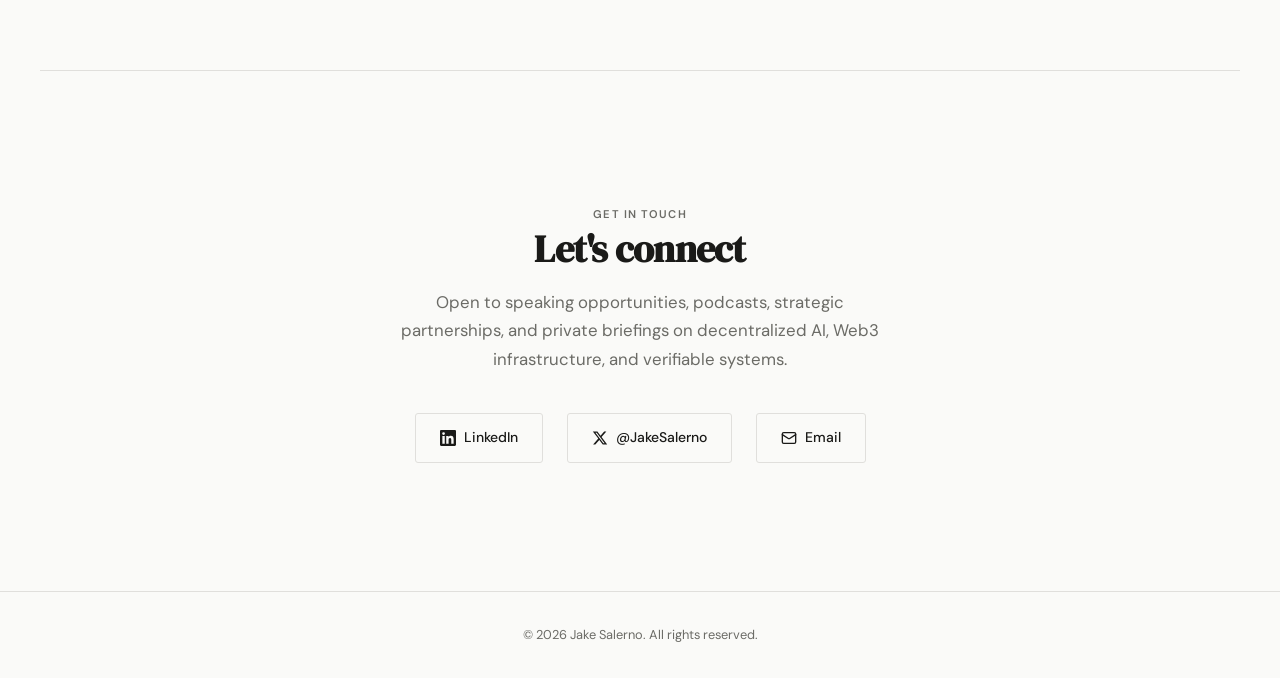
==== commit 17f09361: "Final combined corrections: speaking links, podcast title, topics, JSON-LD Speaking — Featured Talks" ====
--- a/index.html
+++ b/index.html
@@ -55,14 +55,16 @@
             },
             "description": "Vice President of Go-to-Market at 0G Labs, focused on decentralized AI, Web3 infrastructure, ecosystem growth, and making AI a public good.",
             "knowsAbout": [
-                "Blockchain",
-                "Artificial Intelligence",
-                "Web3 Infrastructure",
-                "Business Development",
-                "Strategic Partnerships",
-                "Decentralized AI",
-                "Data Availability",
-                "Verifiable AI"
+                "Decentralized AI infrastructure",
+                "0G Private Computer",
+                "Verifiable AI inference",
+                "Decentralized AI training",
+                "Trusted Execution Environments",
+                "Decentralized storage",
+                "Data availability",
+                "AI agents",
+                "Web3 go-to-market",
+                "Strategic partnerships"
             ],
             "sameAs": [
                 "https://www.linkedin.com/in/jakesalerno/",
@@ -157,10 +159,10 @@
 
         /* ---- HERO ---- */
         .hero {
-            min-height: 90vh;
+            min-height: 80vh;
             display: flex;
             align-items: center;
-            padding: 7rem 2rem 3rem;
+            padding: 6rem 2rem 2.5rem;
             max-width: 1200px;
             margin: 0 auto;
         }
@@ -926,6 +928,15 @@
             .lightbox-btn {
                 width: 38px;
                 height: 38px;
+            }
+
+            .topic-list li {
+                font-size: 0.78rem;
+                padding: 0.3rem 0.7rem;
+            }
+
+            .topic-list {
+                gap: 0.4rem 0.5rem;
             }
         }
 
@@ -1099,9 +1110,13 @@
             <div class="press-subhead">Speaking Topics</div>
             <ul class="topic-list">
                 <li>Decentralized AI infrastructure</li>
-                <li>Verifiable AI and model provenance</li>
-                <li>Web3 go-to-market and ecosystem growth</li>
-                <li>AI agents, compute, and data availability</li>
+                <li>0G Private Computer and verifiable inference</li>
+                <li>Decentralized AI training and fine-tuning</li>
+                <li>Trusted Execution Environments for AI</li>
+                <li>Decentralized storage and data availability</li>
+                <li>AI agents, compute, and service marketplaces</li>
+                <li>0G App, product launches, and GTM strategy</li>
+                <li>Web3 ecosystem growth and strategic partnerships</li>
                 <li>Making AI a public good</li>
             </ul>
         </div>
@@ -1237,10 +1252,10 @@
         // ---------- Speaking Appearances (no image) ----------
         const speakingAppearances = [
             { event: 'EthCC[9] Cannes', title: 'Why Verification Should Be a 1st Class Citizen in AI', role: 'Keynote', location: 'Cannes, France', date: '2026-03-30', year: '2026', url: 'https://ethcc.io/speakers/jake-salerno' },
-            { event: 'ETHDenver — The Scaling Summit', title: 'The End of Blind Faith', role: 'AI trust, verification & decentralized infrastructure', location: 'Denver, CO', year: '2026' },
+            { event: 'InnovateDenver', title: 'AI × Crypto: Essential Fusion or Forced Marriage? - InnovateDenver 2026', role: 'Panel discussion', location: 'Denver, CO', date: '2026-02-16', year: '2026', url: 'https://www.youtube.com/watch?v=5lWa65tXrTA' },
+            { event: 'ETHDenver — The Scaling Summit', title: 'The End of Blind Faith', role: 'AI trust, verification & decentralized infrastructure', location: 'Denver, CO', year: '2026', url: 'https://x.com/0G_labs/status/2026990980164116547?s=20' },
             { event: 'TOKEN2049 Singapore', title: 'AI Without Limits', role: 'With Ming Wu, CTO of 0G Labs', location: 'Singapore', date: '2025-10-01', year: '2025', url: 'https://token2049.com/previous-sessions/jake-salerno-and-ming-wu---0g---ai-without-limits---token2049-singapore-2025' },
-            { event: 'Consensus — Toronto', title: 'GPUs to AI Agents: Scaling AI Without Big Tech', role: 'Panel with Galxe, TheoriqAI & Copus', location: 'Toronto', date: '2025-05-14', year: '2025' },
-            { event: 'InnovateDenver', title: 'Crypto × AI: State of the Market', role: 'Panel discussion', location: 'Denver, CO', year: '2025' },
+            { event: 'Consensus — Toronto', title: 'GPUs to AI Agents: Scaling AI Without Big Tech', role: 'Panel with Galxe, TheoriqAI & Copus', location: 'Toronto', date: '2025-05-14', year: '2025', url: 'https://0g.ai/blog/consensus-toronto-recap' },
             { event: 'Miami University Blockchain Club', title: 'Breaking into the Future of AI & Web3', role: 'Fireside chat', year: '2025', url: 'https://luma.com/g4553kdo' }
         ];
 
@@ -1349,7 +1364,7 @@
             { title: 'The Allora Forecast Ep 1: AI agents, decentralized intelligence & what’s next', source: 'Allora', category: 'podcast', format: 'x-space', url: 'https://x.com/i/spaces/1vAGRDWwXOaxl?s=20', year: '2025' },
             { title: 'Artificial Intelligence: Best Real-World Web3 Use Cases', source: 'WAGMI Hub', category: 'podcast', format: 'x-space', url: 'https://x.com/i/spaces/1OwxWNLLlpDJQ?s=20', year: '2025' },
             { title: '71. This AI is a Money Printer: 0G’s Modular Stack', source: 'Apple Podcasts', category: 'podcast', format: 'podcast', url: 'https://podcasts.apple.com/us/podcast/71-this-ai-is-a-money-printer-0gs-modular-stack/id1772429181?i=1000732950578&l=zh-Hant-TW' },
-            { title: 'Podcast feature', source: 'YouTube', category: 'podcast', format: 'podcast', url: 'https://www.youtube.com/watch?v=aL2bbgfVMJU' },
+            { title: "0G's Modular Stack & The Next AI Cycle with Jake Salerno", source: 'YouTube', category: 'podcast', format: 'podcast', url: 'https://www.youtube.com/watch?v=aL2bbgfVMJU' },
             { title: 'AI Unbundled: Web3 AI Pioneers AMA', source: 'Aethir', category: 'podcast', format: 'x-broadcast', url: 'https://x.com/i/broadcasts/1YqJDZdVYMDKV?s=20' },
             { title: 'Web3 Roundtable Space #6: AI & Web3 — Who Controls Your Data', source: 'Web3 Roundtable', category: 'podcast', format: 'x-space', url: 'https://x.com/i/spaces/1rmGPyaqBljJN?s=20' },
 
@@ -1358,7 +1373,7 @@
             { title: 'Privacy, Security & Open Source AI — Open AGI Summit', source: 'Open AGI Summit', category: 'youtube', format: 'youtube', url: 'https://youtu.be/LMxB1g1QfxA?si=t3_eeafqFsmFmXAp', year: '2026', featured: true },
             { title: 'Where TEEs, FHE, MPC, and ZK Fit in a Quantum World', source: 'Quantum Summit at ETHDenver', category: 'youtube', format: 'youtube', url: 'https://www.youtube.com/watch?v=l9mK2y8O4Uw', year: '2026' },
             { title: 'BASS Denver 2026: Fireside Chat', source: 'Stanford Blockchain Accelerator', category: 'youtube', format: 'youtube', url: 'https://youtu.be/2btTirAJgp4?si=GZCsMYpfK8sAgmSE&t=22280', date: '2026-02-17', year: '2026', featured: true },
-            { title: 'AI × Crypto: Essential Fusion or Forced Marriage?', source: 'Innovate Denver by The Tie', category: 'youtube', format: 'youtube', url: 'https://youtu.be/5lWa65tXrTA?si=cMvo-G9Wjz1FKlTm', date: '2026-02-16', year: '2026' },
+            { title: 'AI × Crypto: Essential Fusion or Forced Marriage?', source: 'Innovate Denver by The Tie', category: 'youtube', format: 'youtube', url: 'https://www.youtube.com/watch?v=5lWa65tXrTA', date: '2026-02-16', year: '2026' },
             { title: 'Jake Salerno and Ming Wu — 0G — AI Without Limits', source: 'TOKEN2049 Singapore', category: 'youtube', format: 'youtube', url: 'https://youtu.be/og4yujmUPvk?si=ZP8q2lJAI2Ebyqpo', date: '2025-10-01', year: '2025', featured: true },
 
             // ----- X VIDEO RECORDINGS -----
@@ -1429,7 +1444,7 @@
                     card.href = it.url;
                     card.target = '_blank';
                     card.rel = 'noopener noreferrer';
-                    card.setAttribute('aria-label', `${it.title} — ${it.event}, opens in new tab`);
+                    card.setAttribute('aria-label', `Open ${it.title} — ${it.event} in a new tab.`);
                 }
                 const event = document.createElement('div');
                 event.className = 'speaking-event';
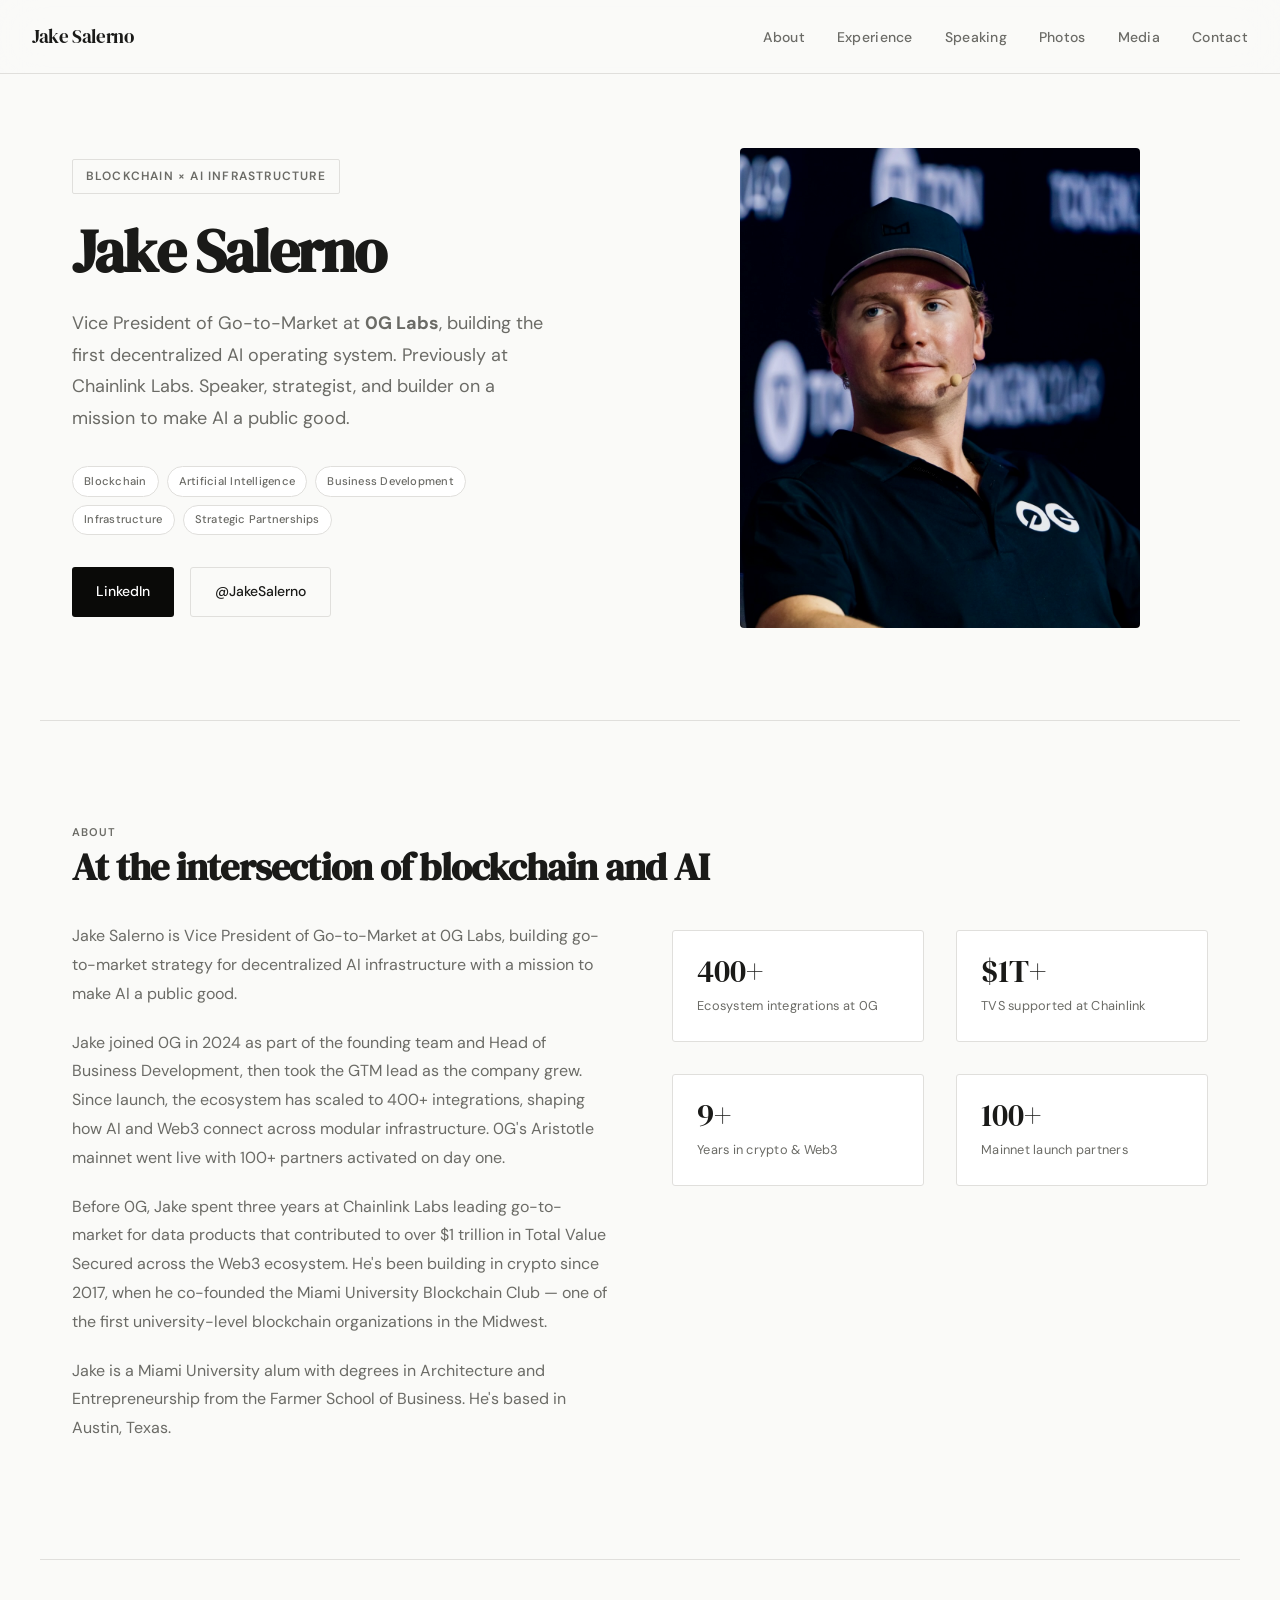
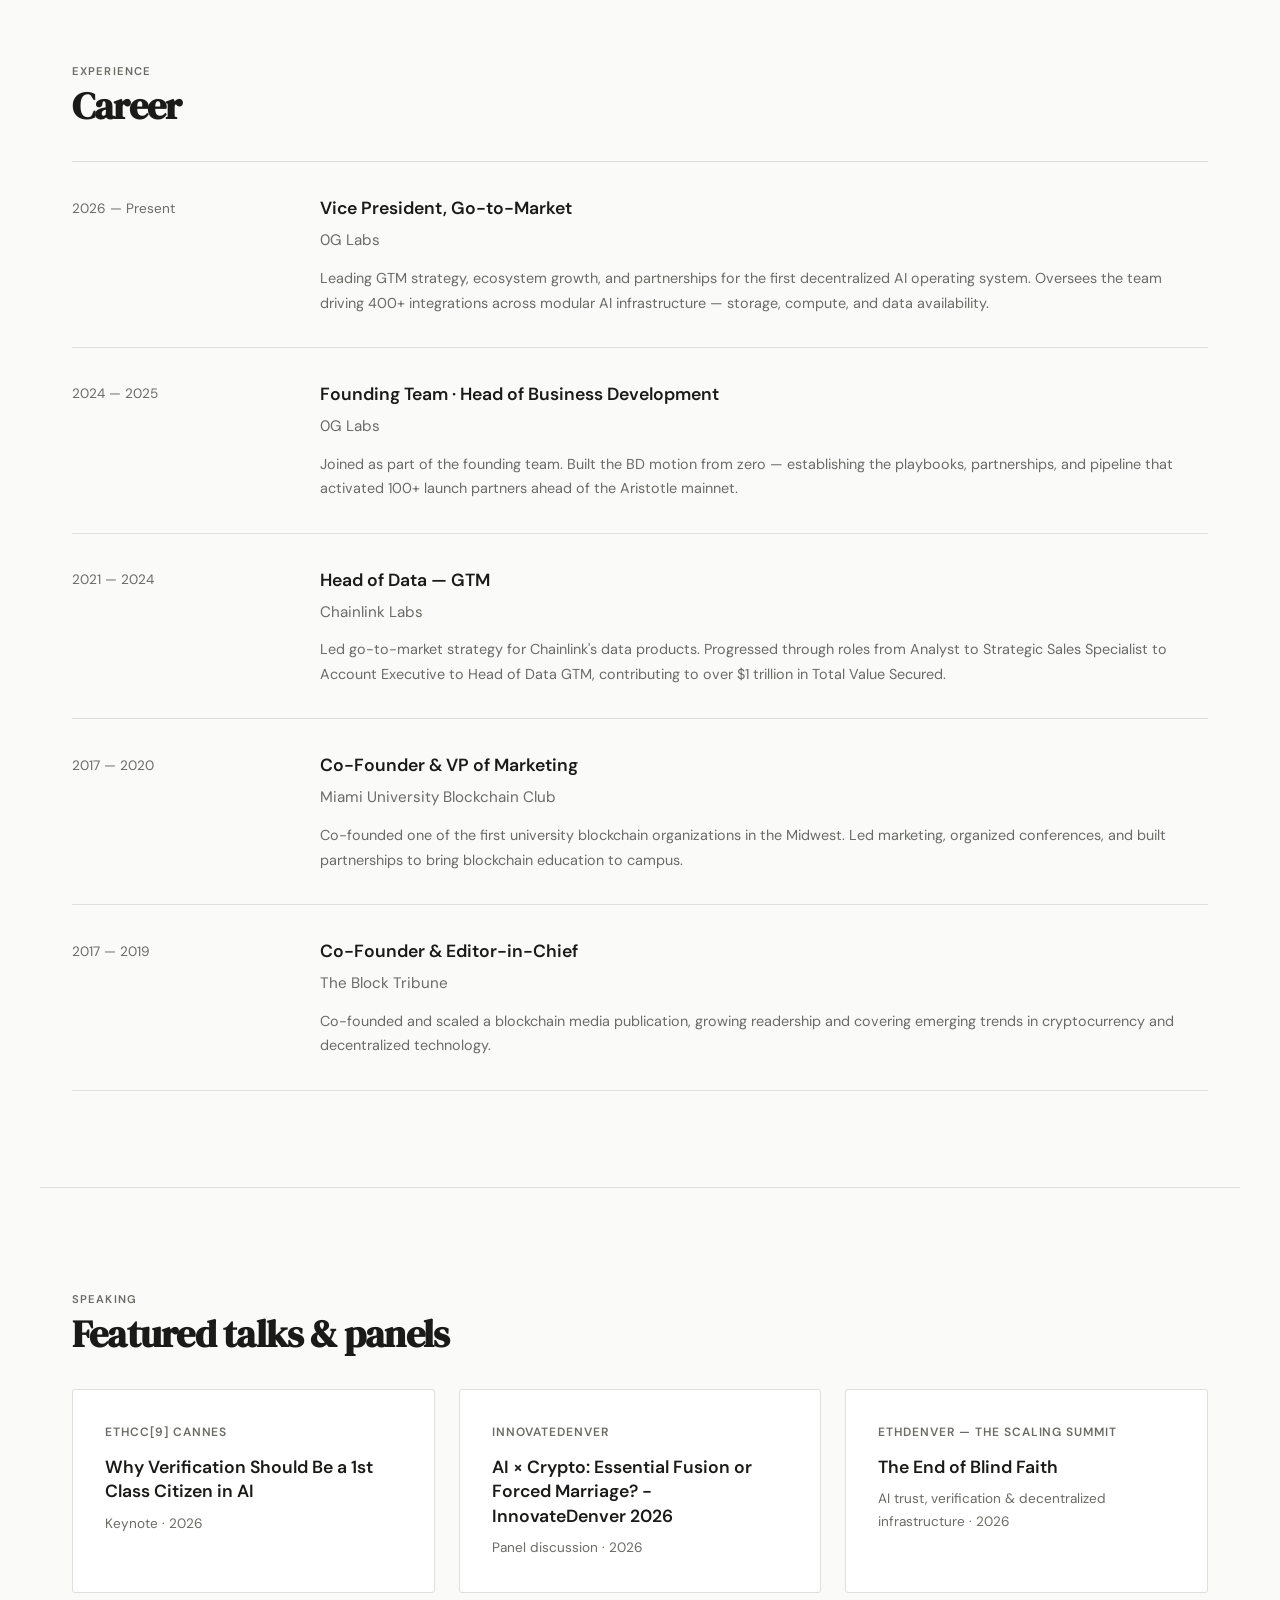
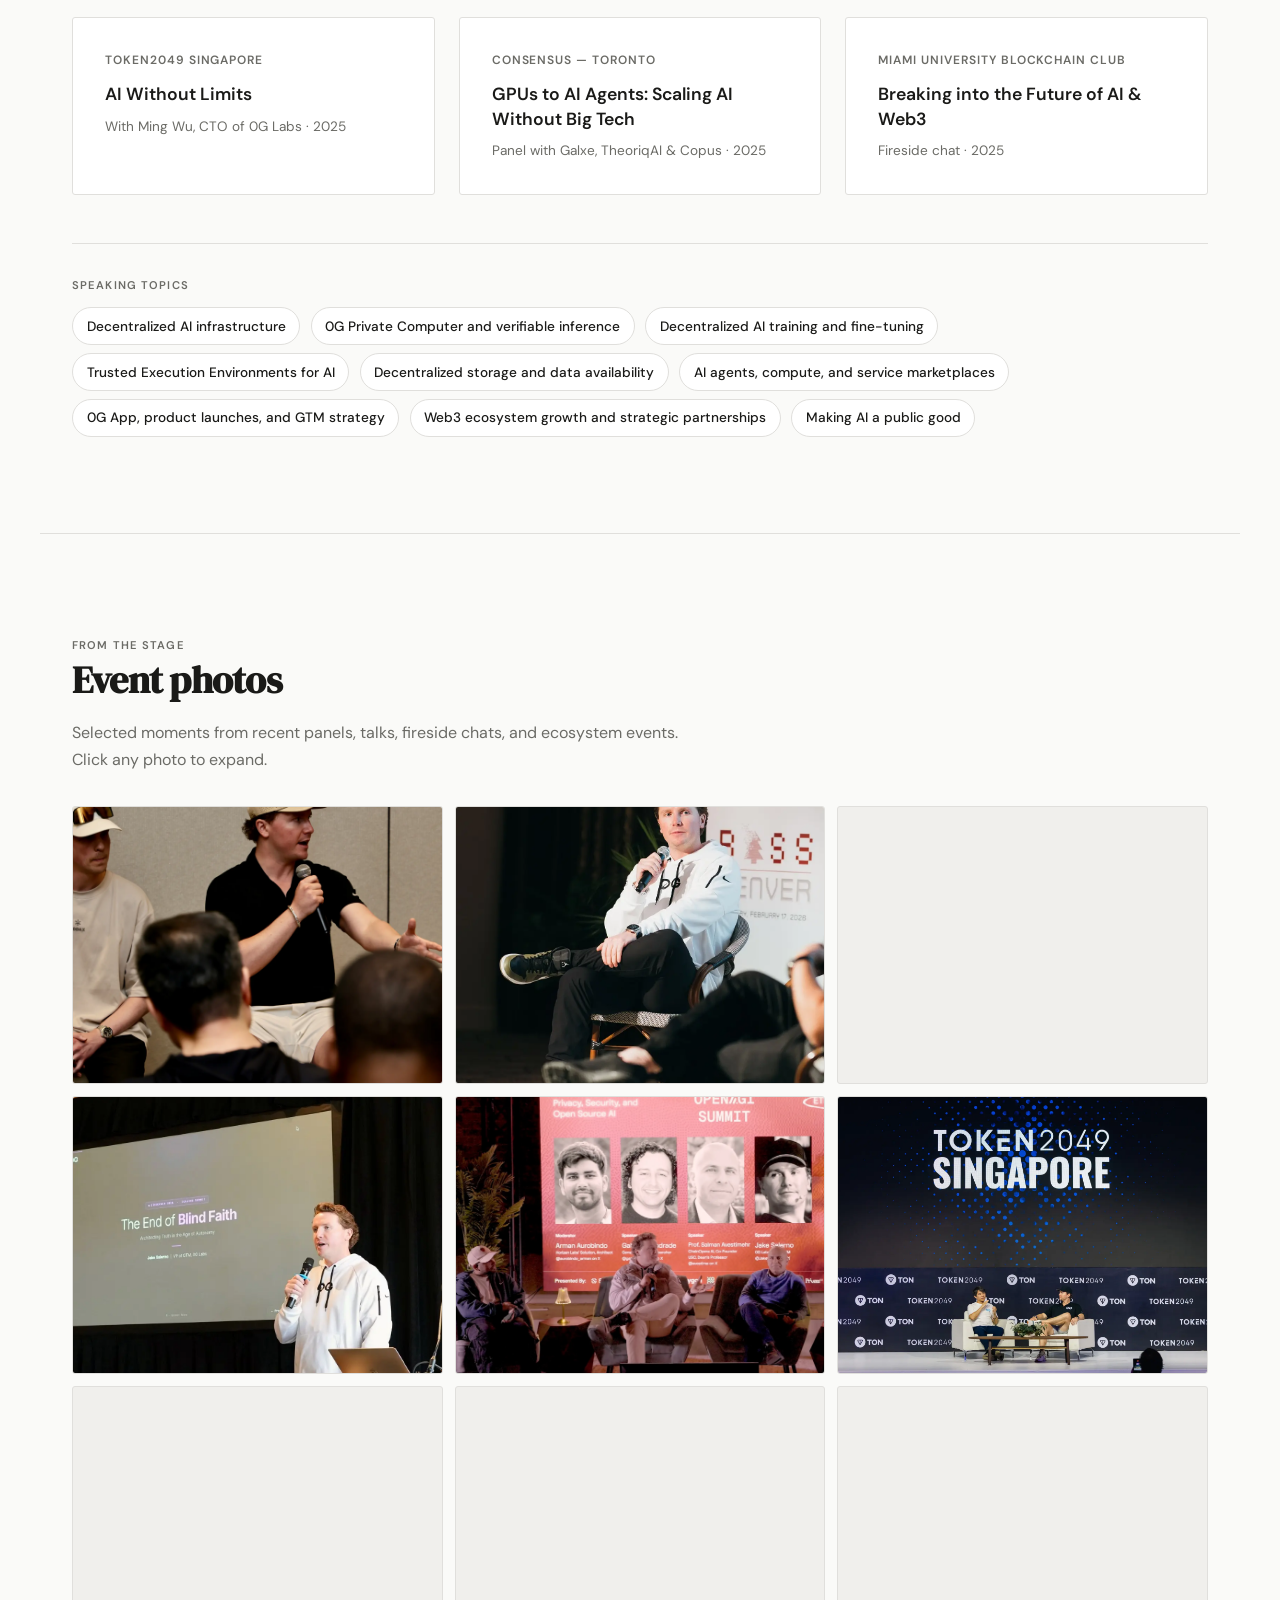
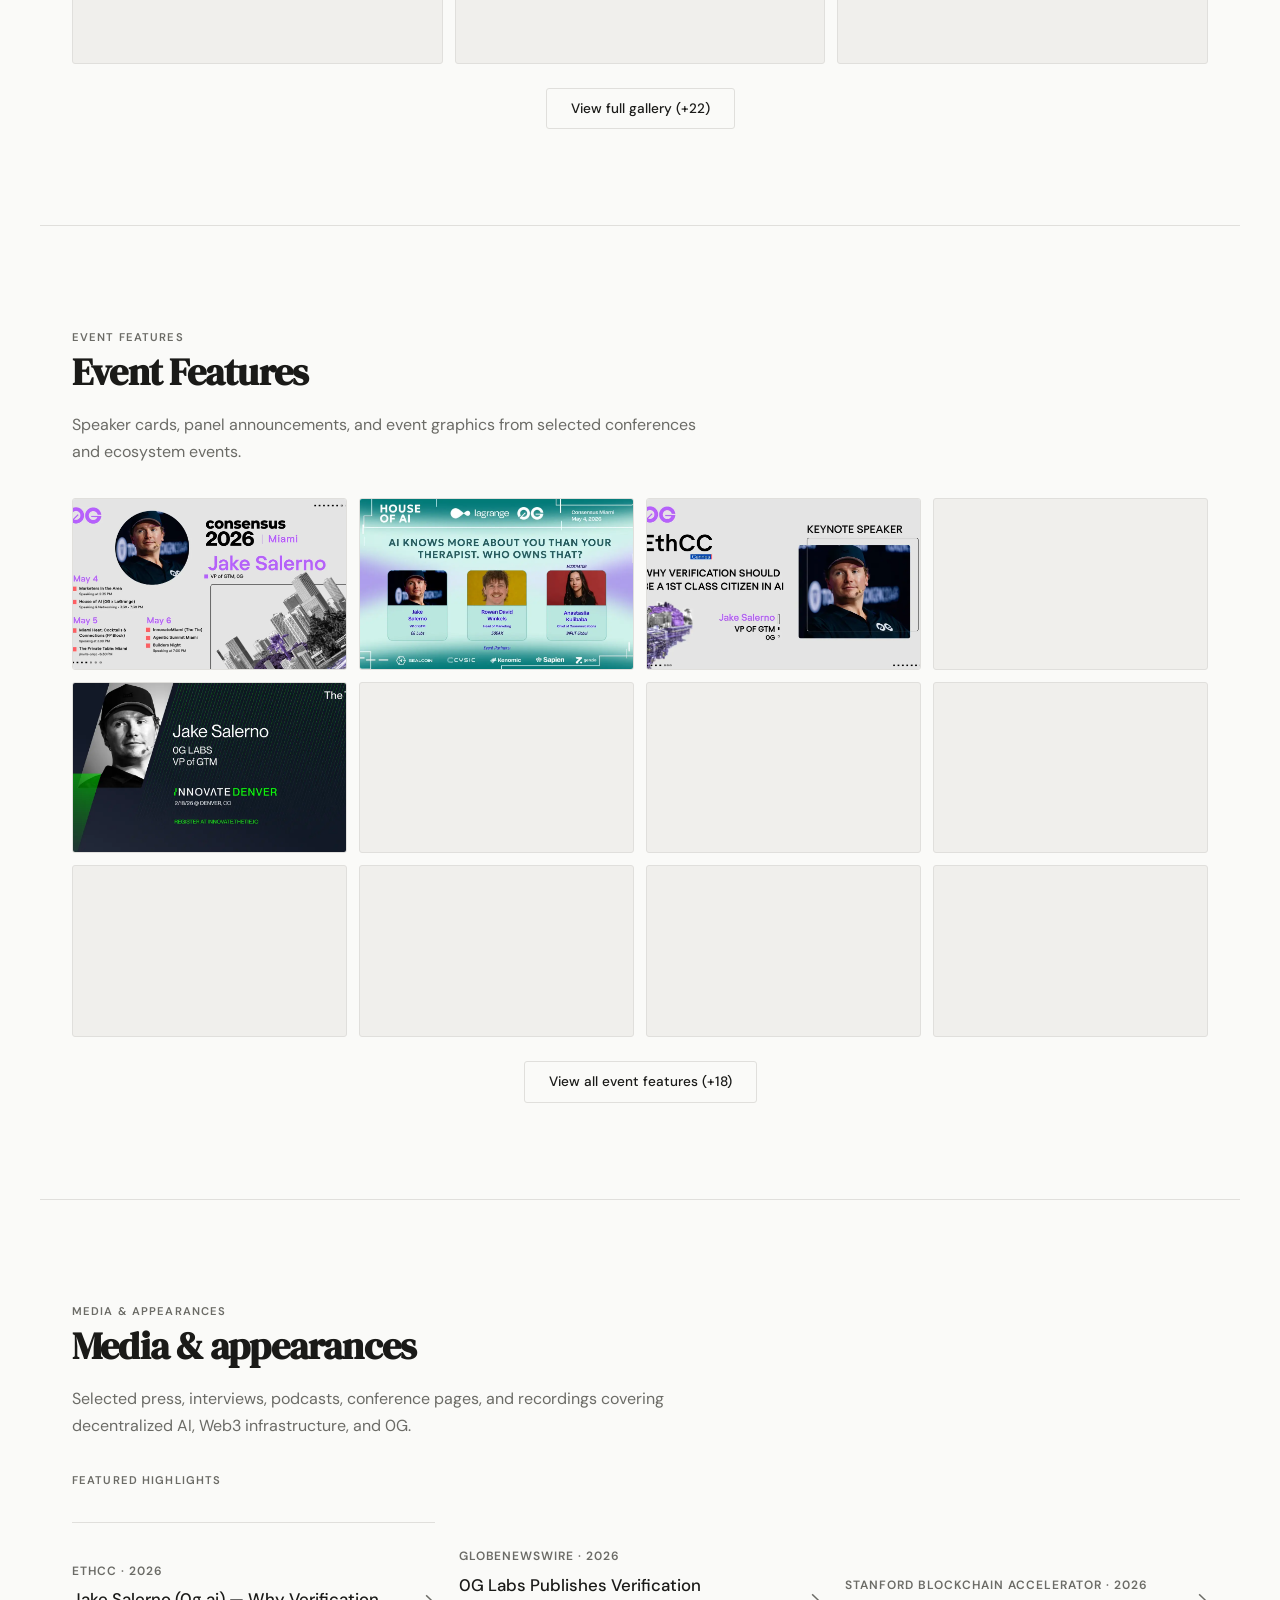
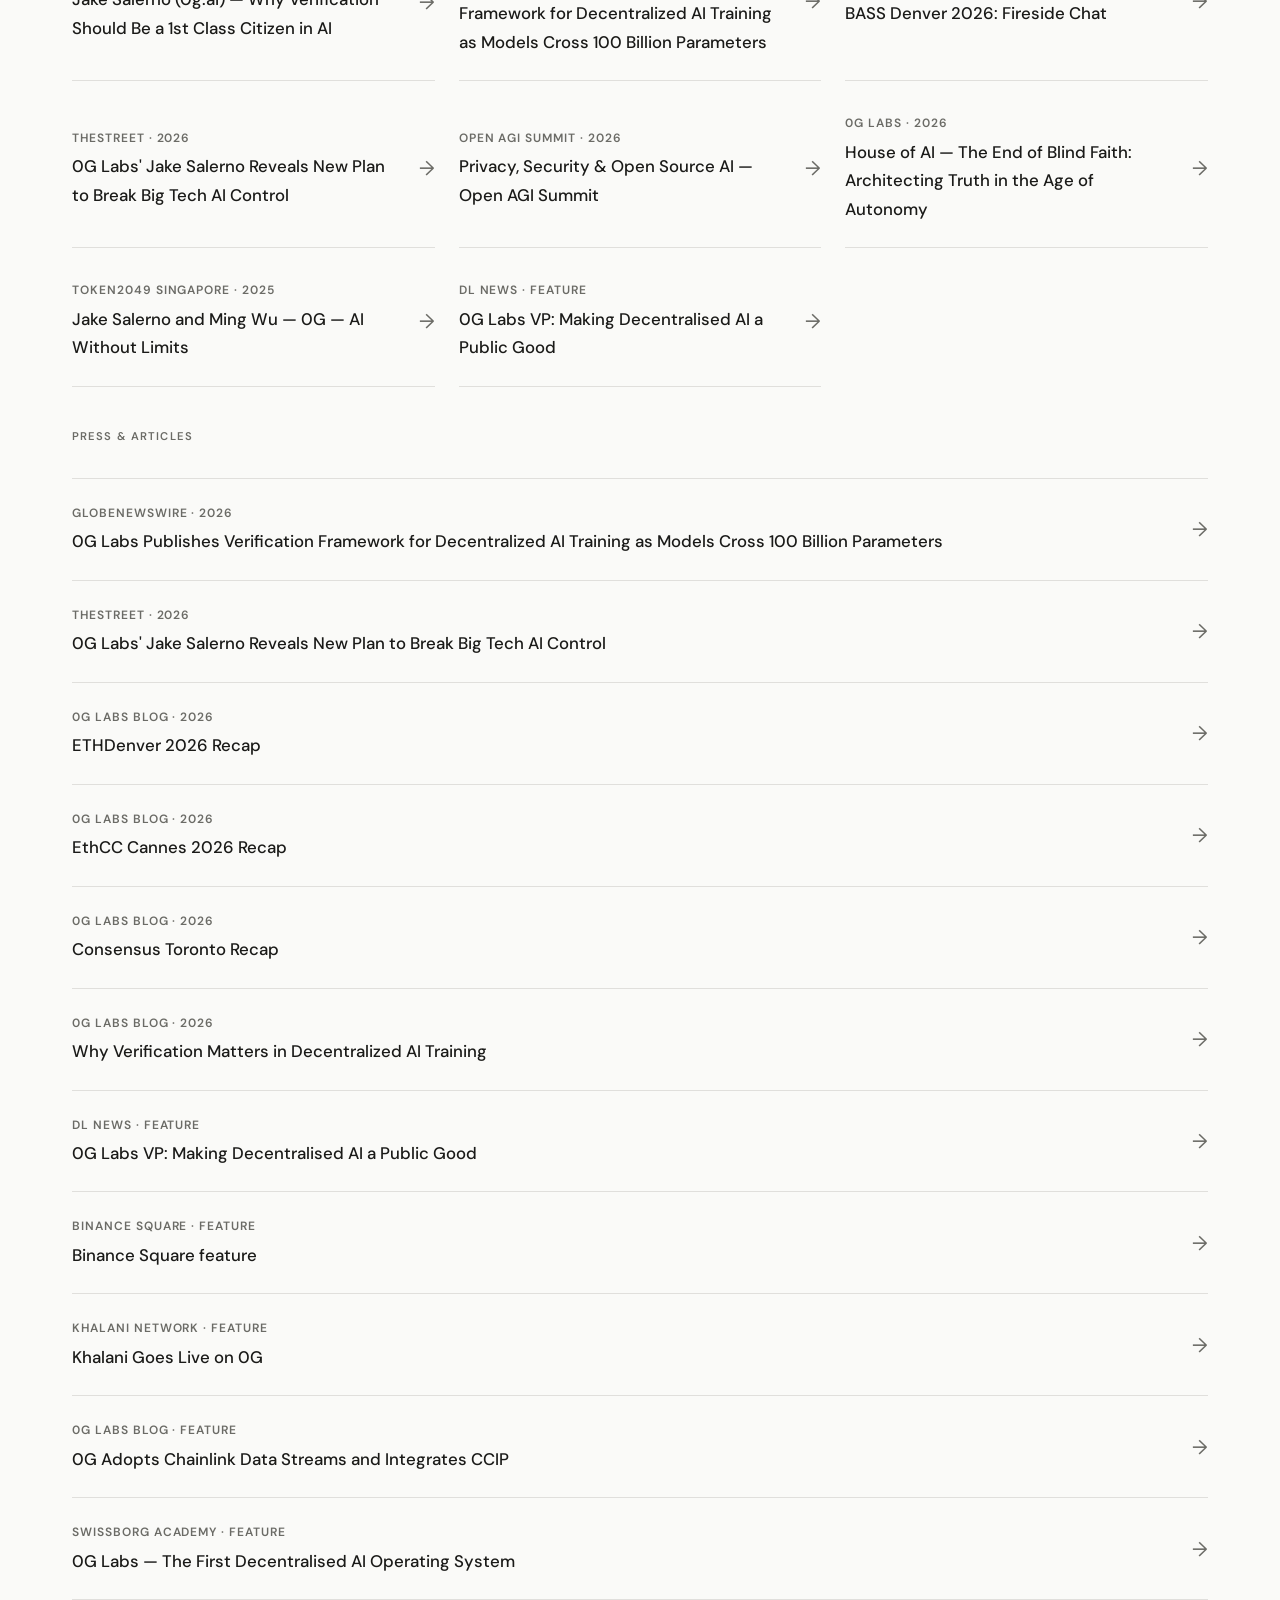
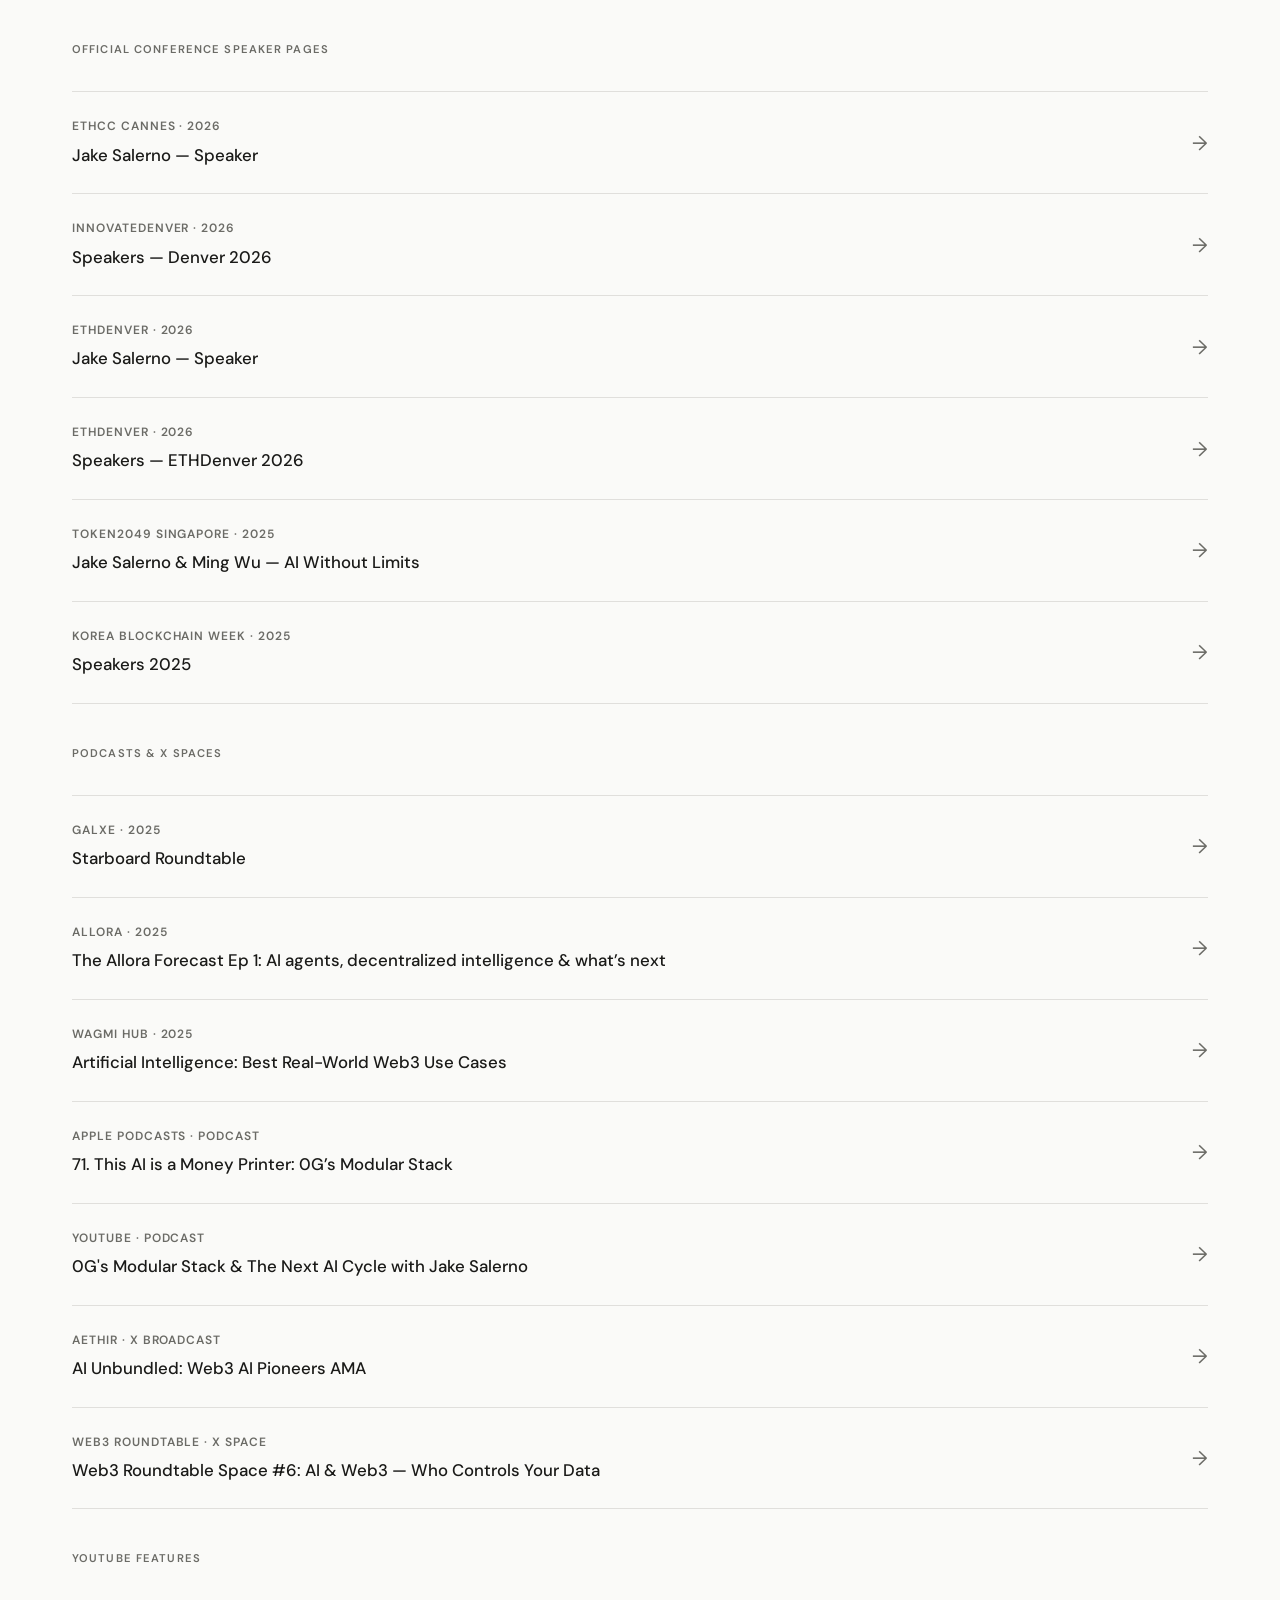
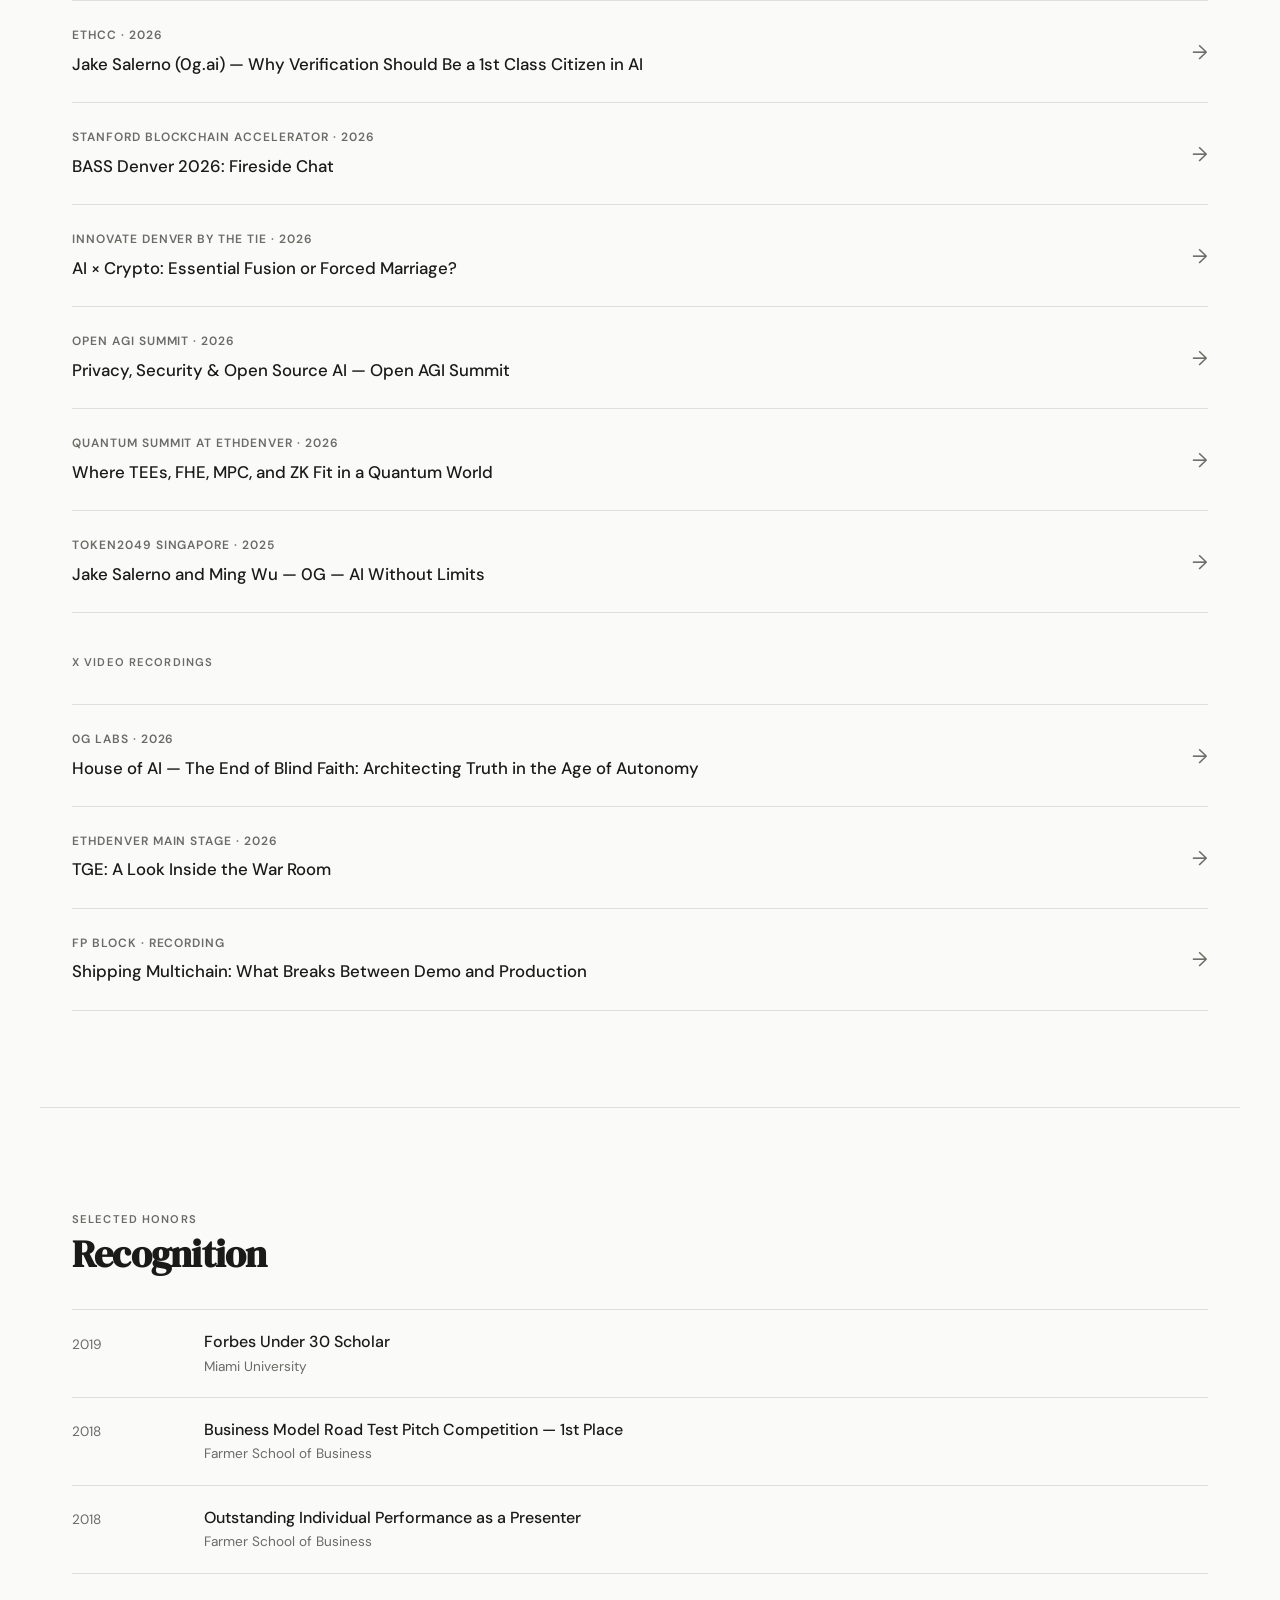
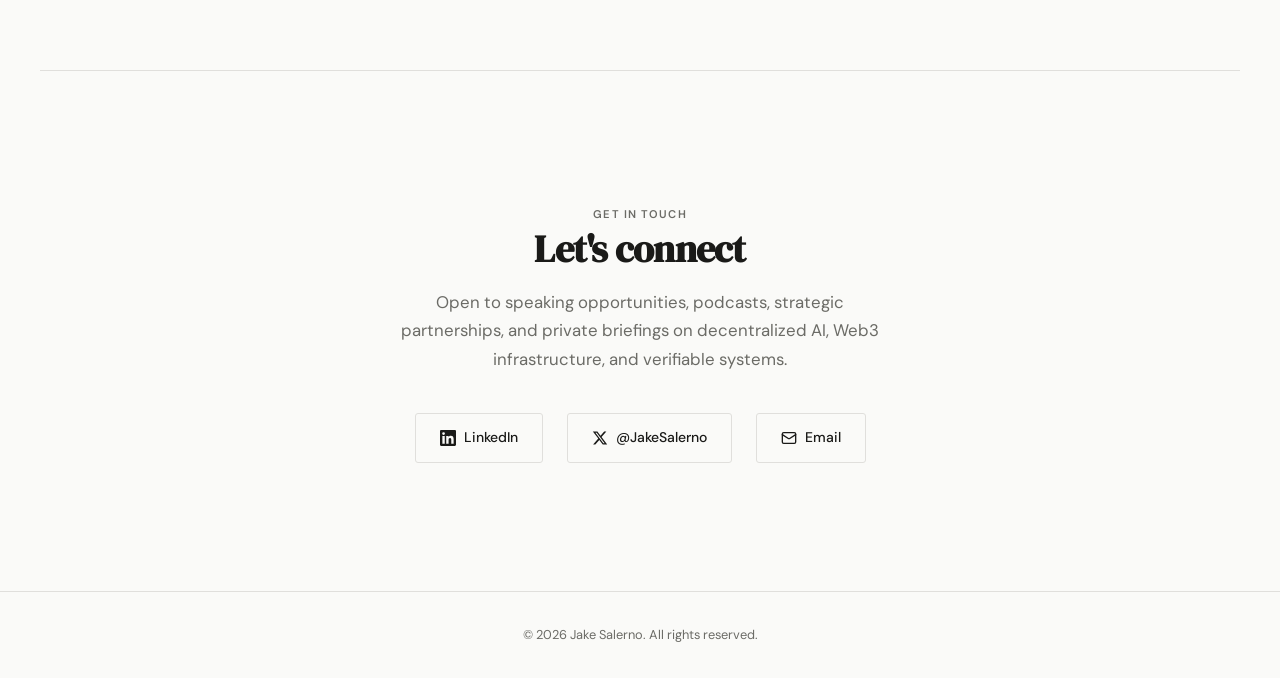
==== commit e48b79e4: "Add Google Search Console verification tag" ====
--- a/index.html
+++ b/index.html
@@ -9,6 +9,7 @@
     <meta name="author" content="Jake Salerno">
     <meta name="robots" content="index, follow">
     <link rel="canonical" href="https://jakesalerno.ai/">
+<meta name="google-site-verification" content="RzuoUxwWvmyOm5ltR4Fwwgi673R-WRs4dz1LOaXzHOQ" />
 
     <!-- Open Graph -->
     <meta property="og:title" content="Jake Salerno — VP of Go-to-Market at 0G Labs">
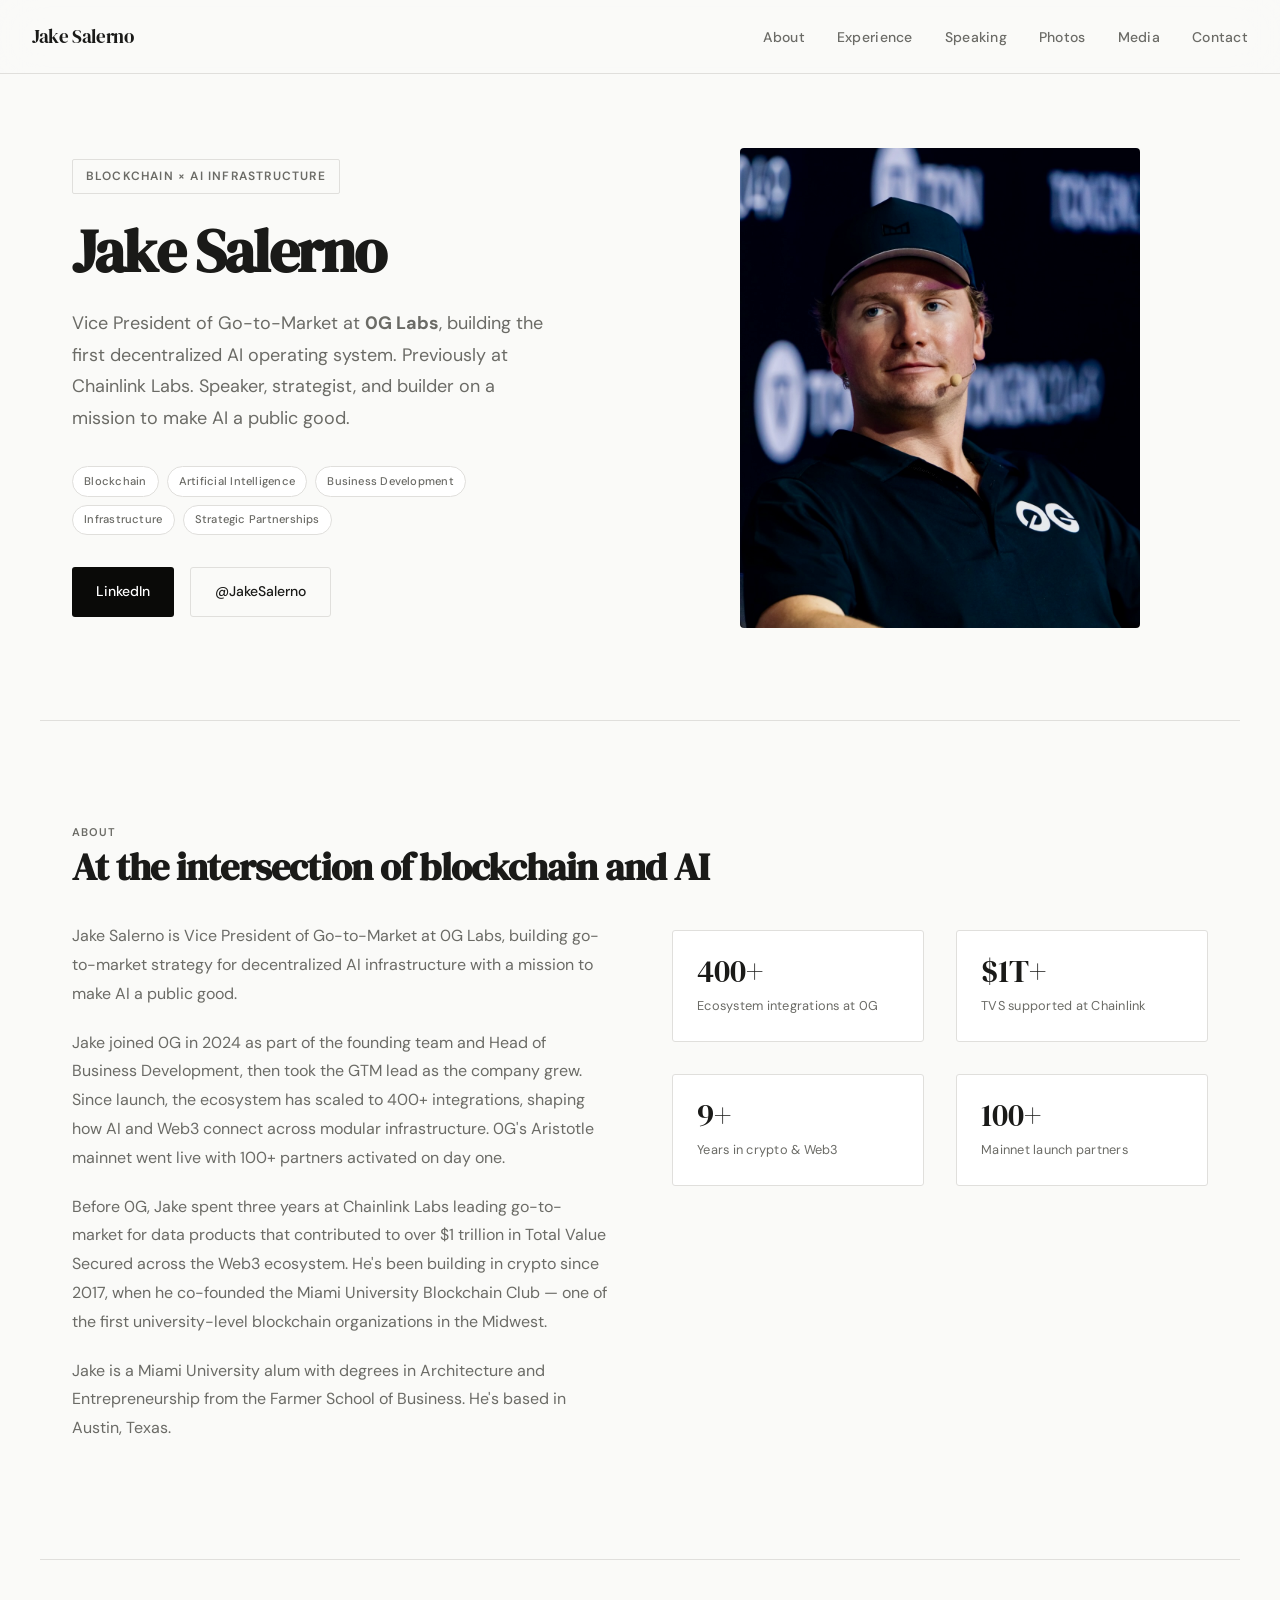
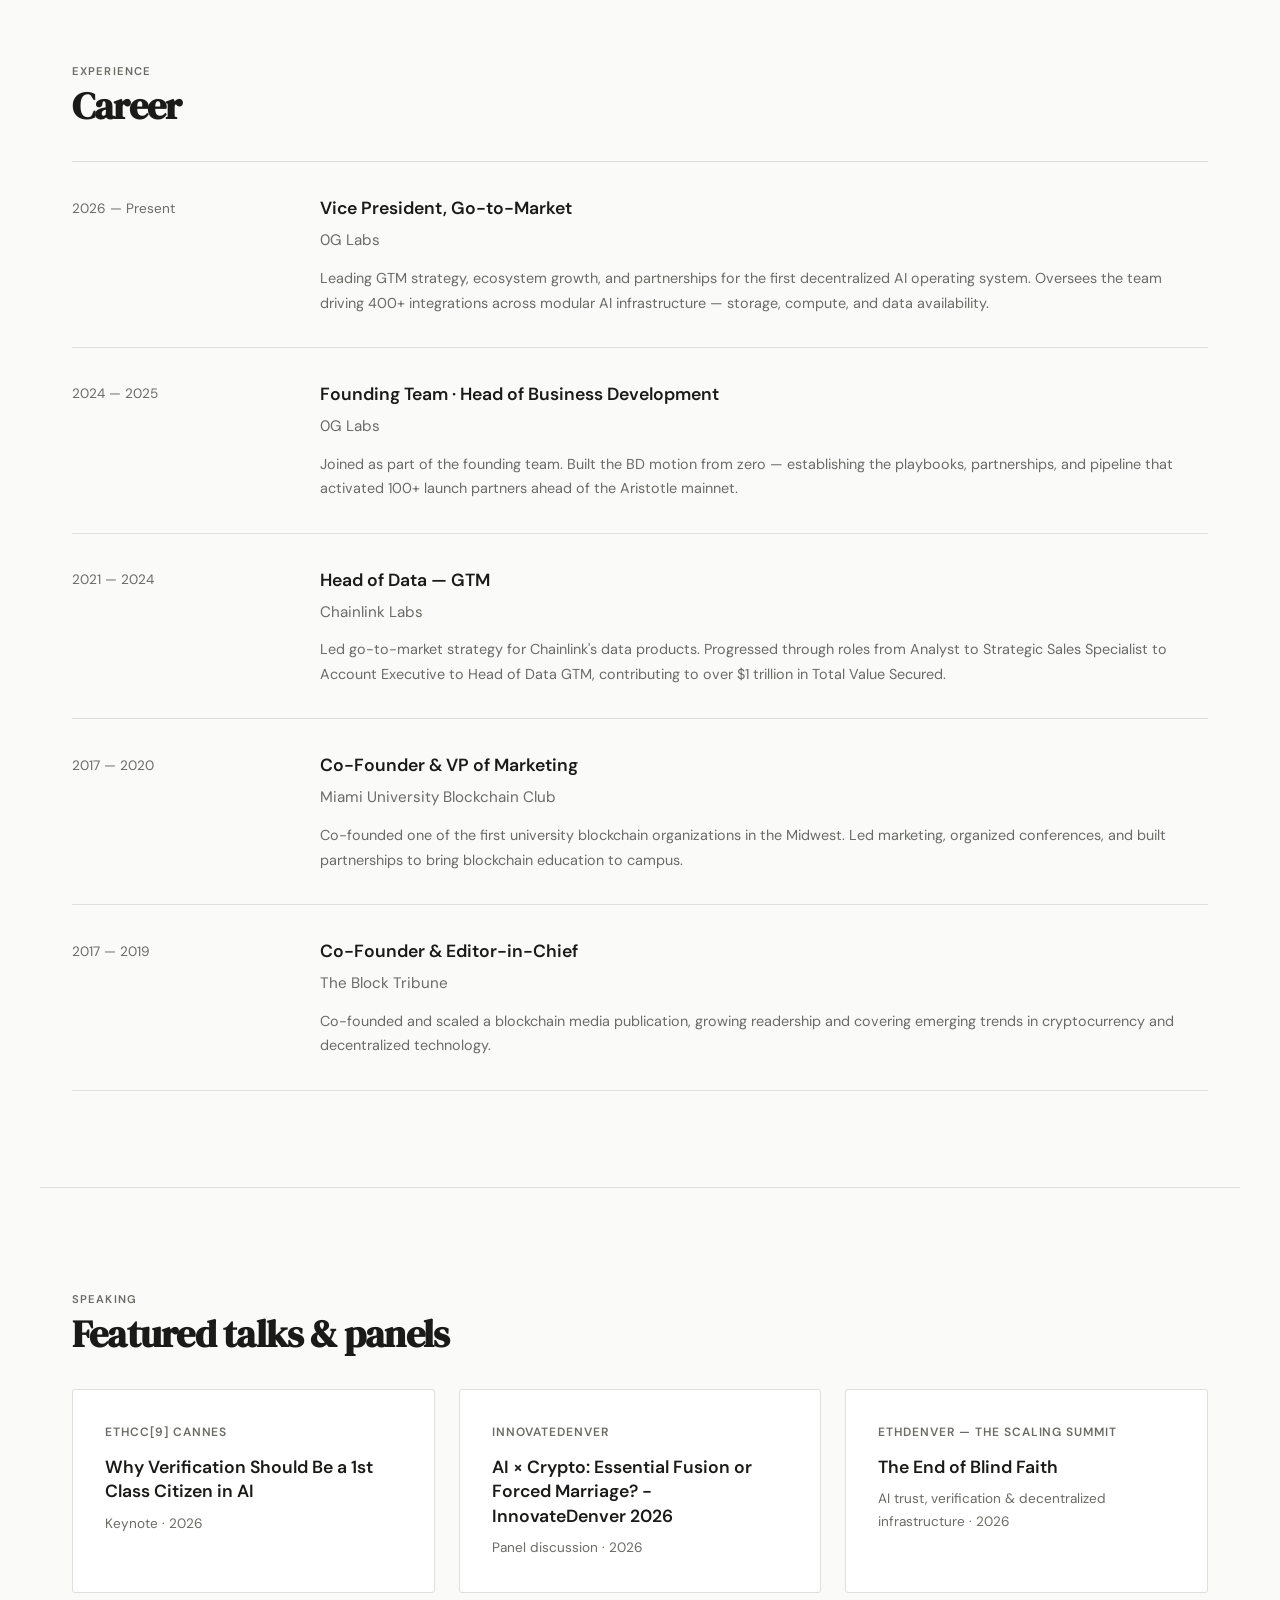
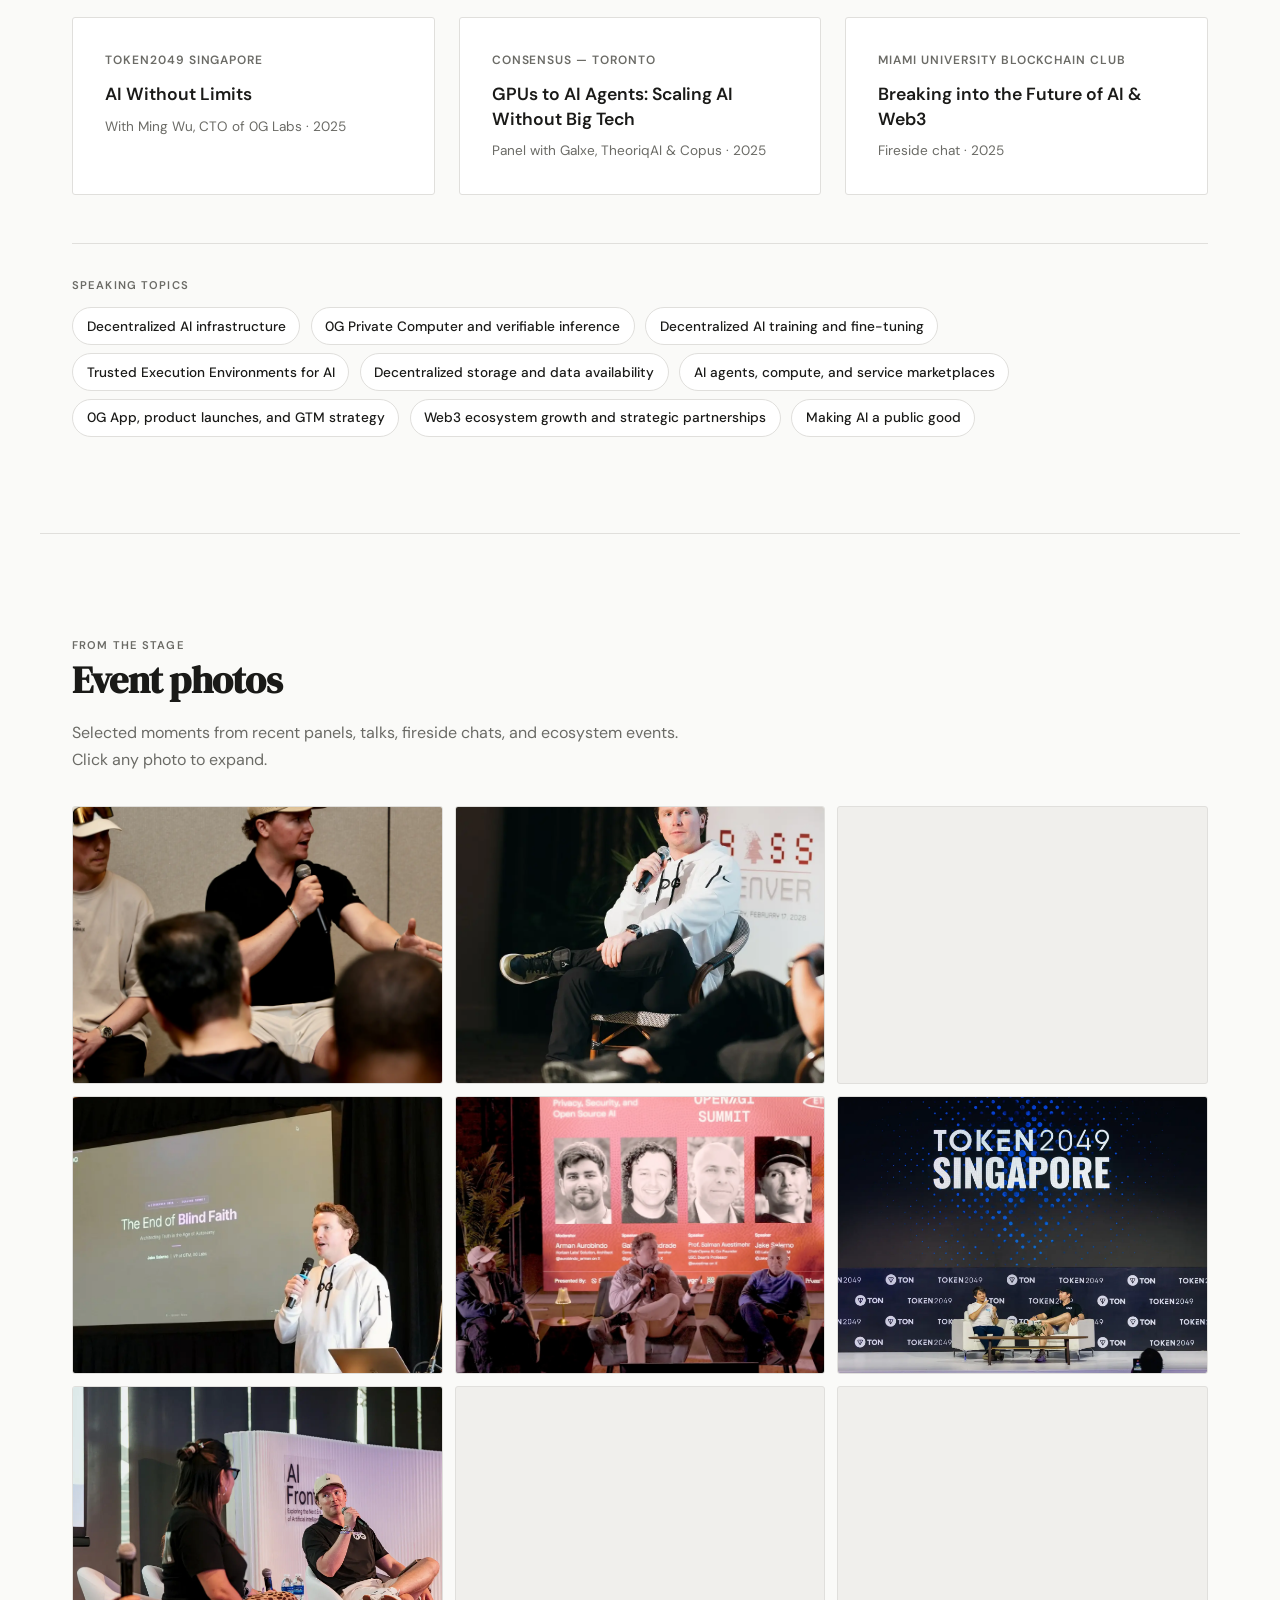
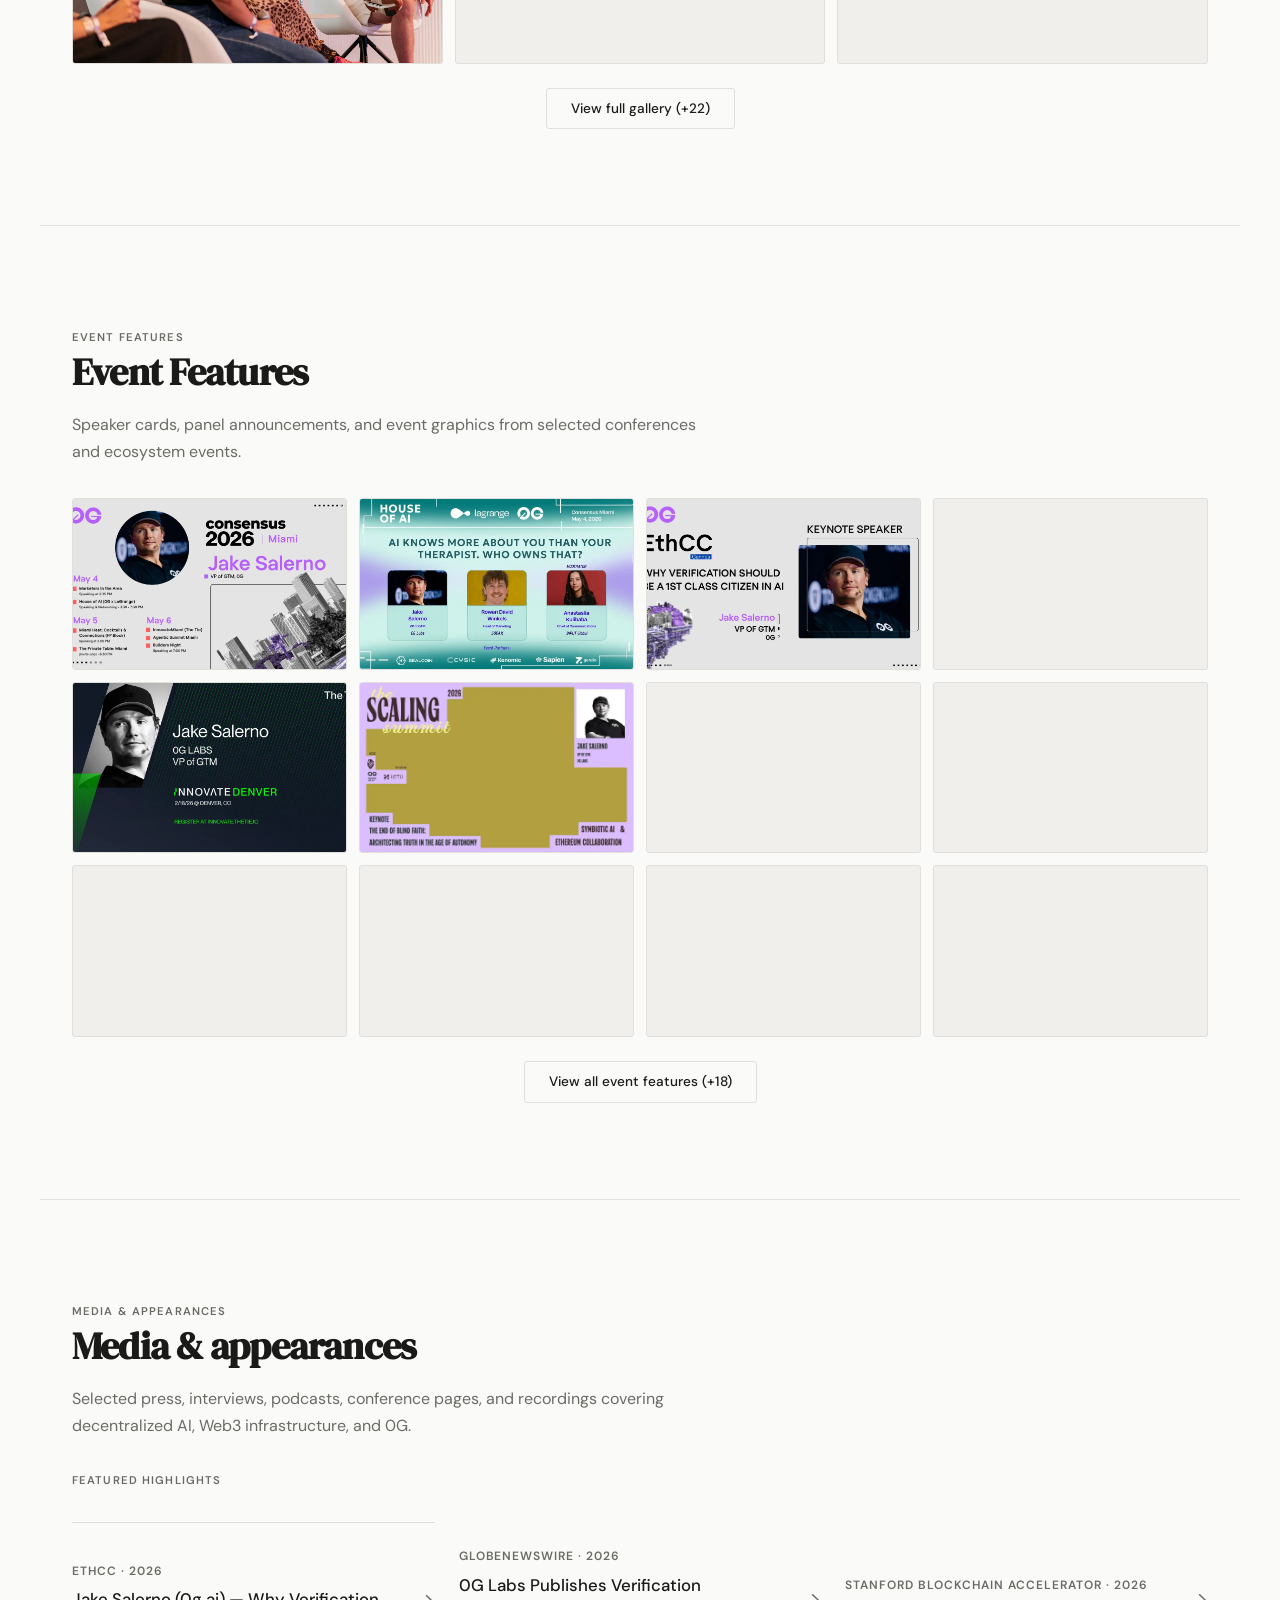
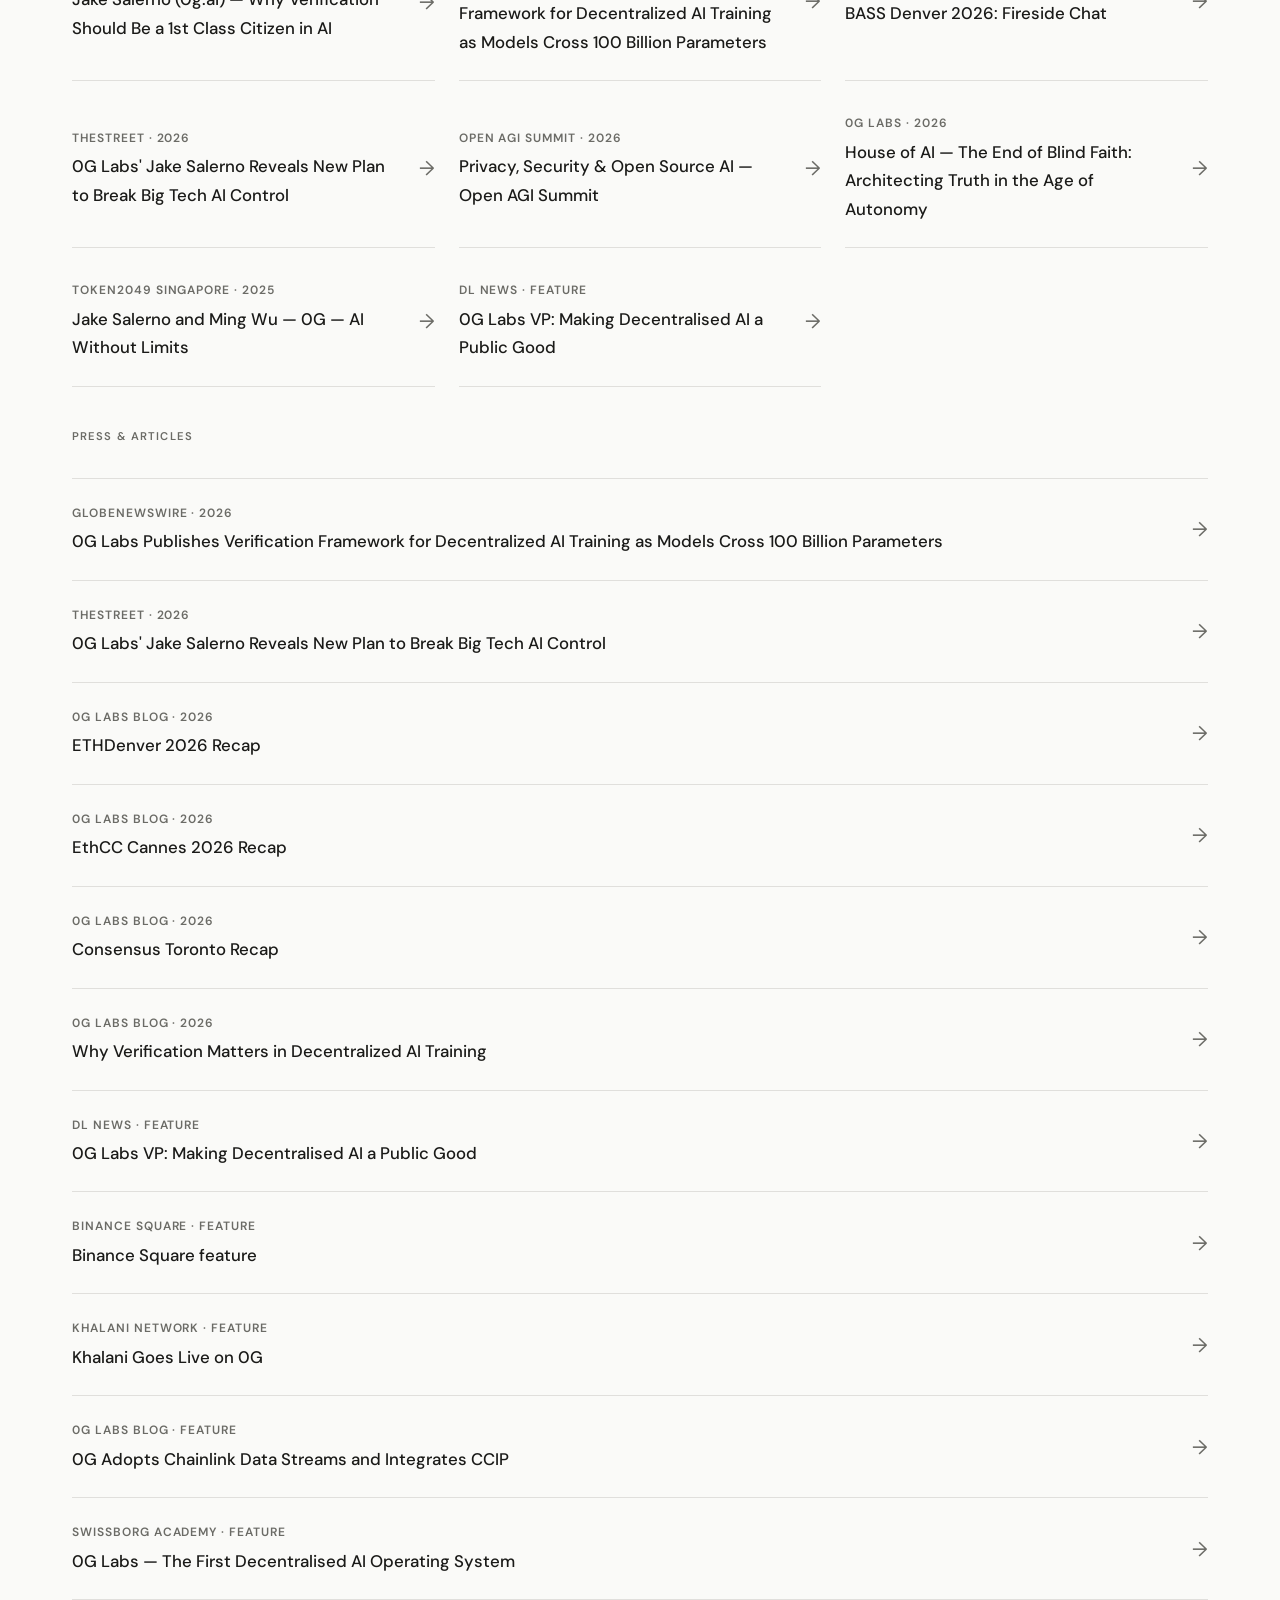
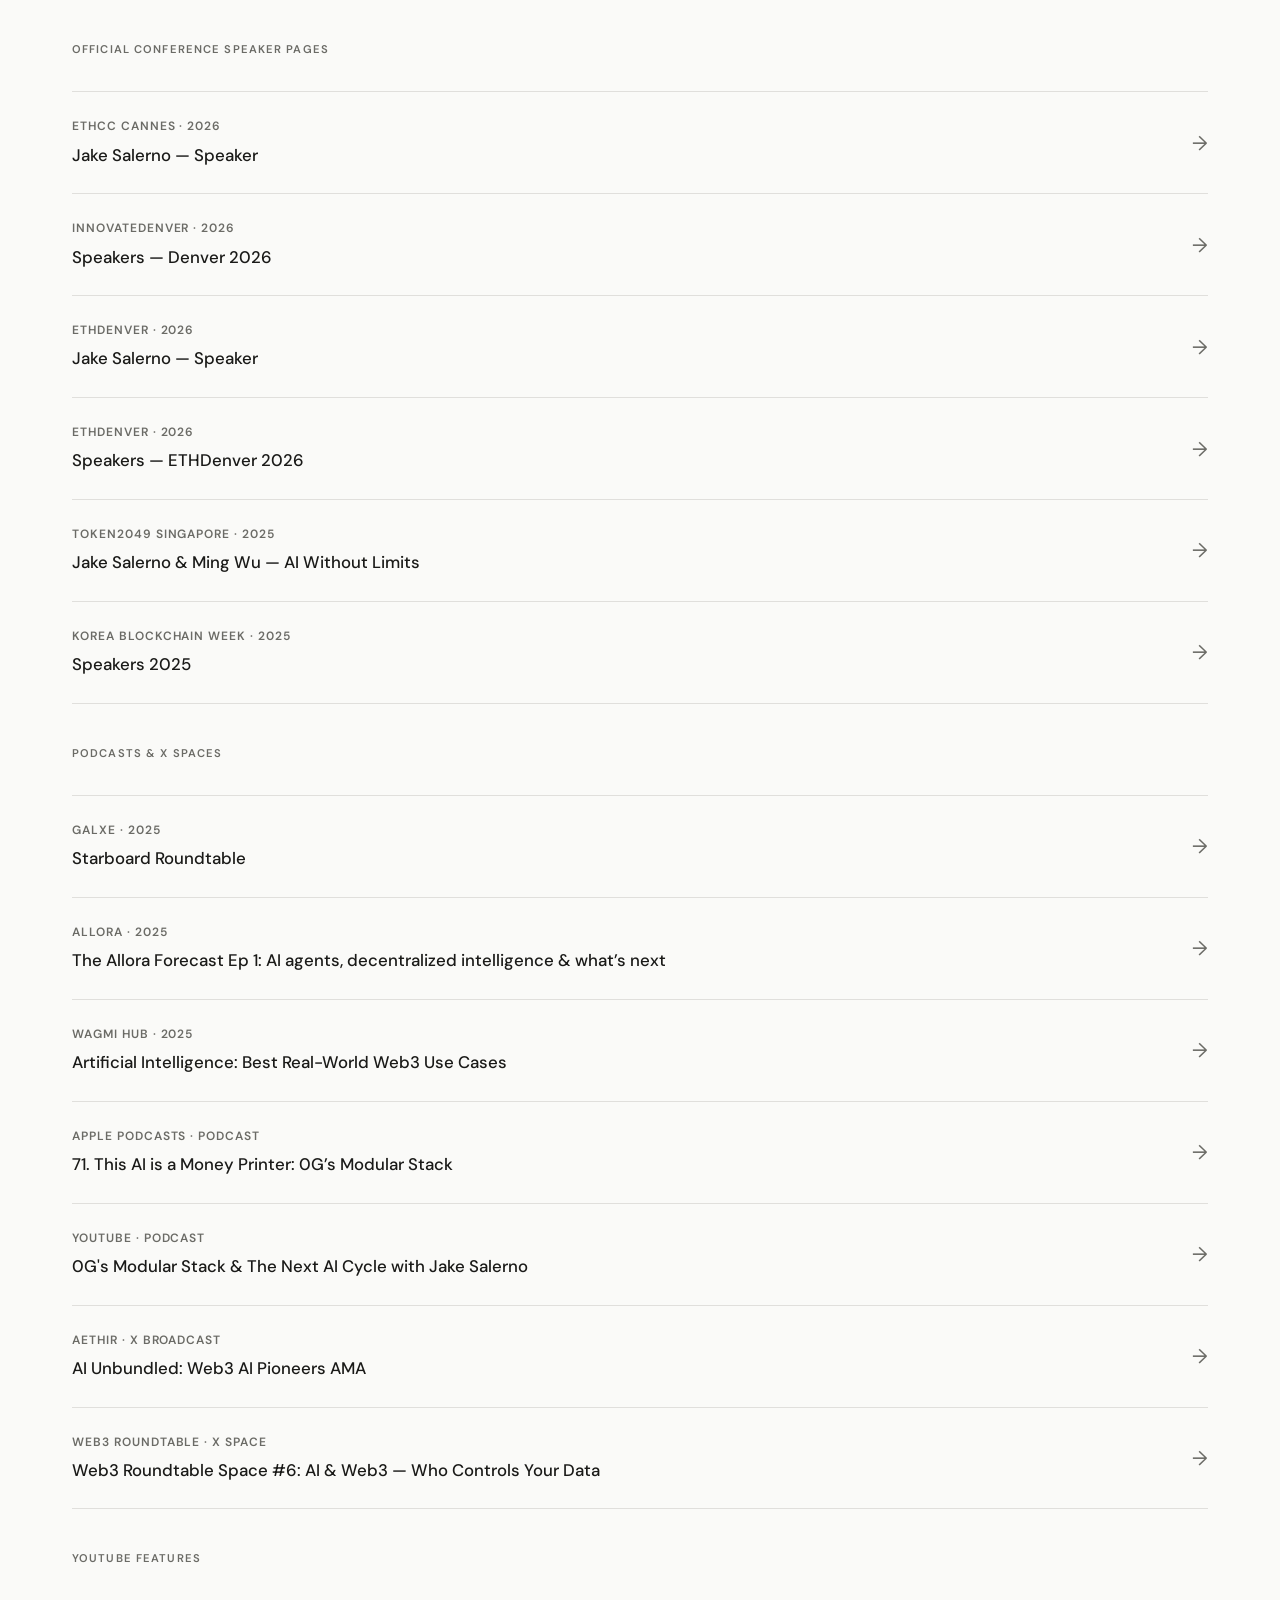
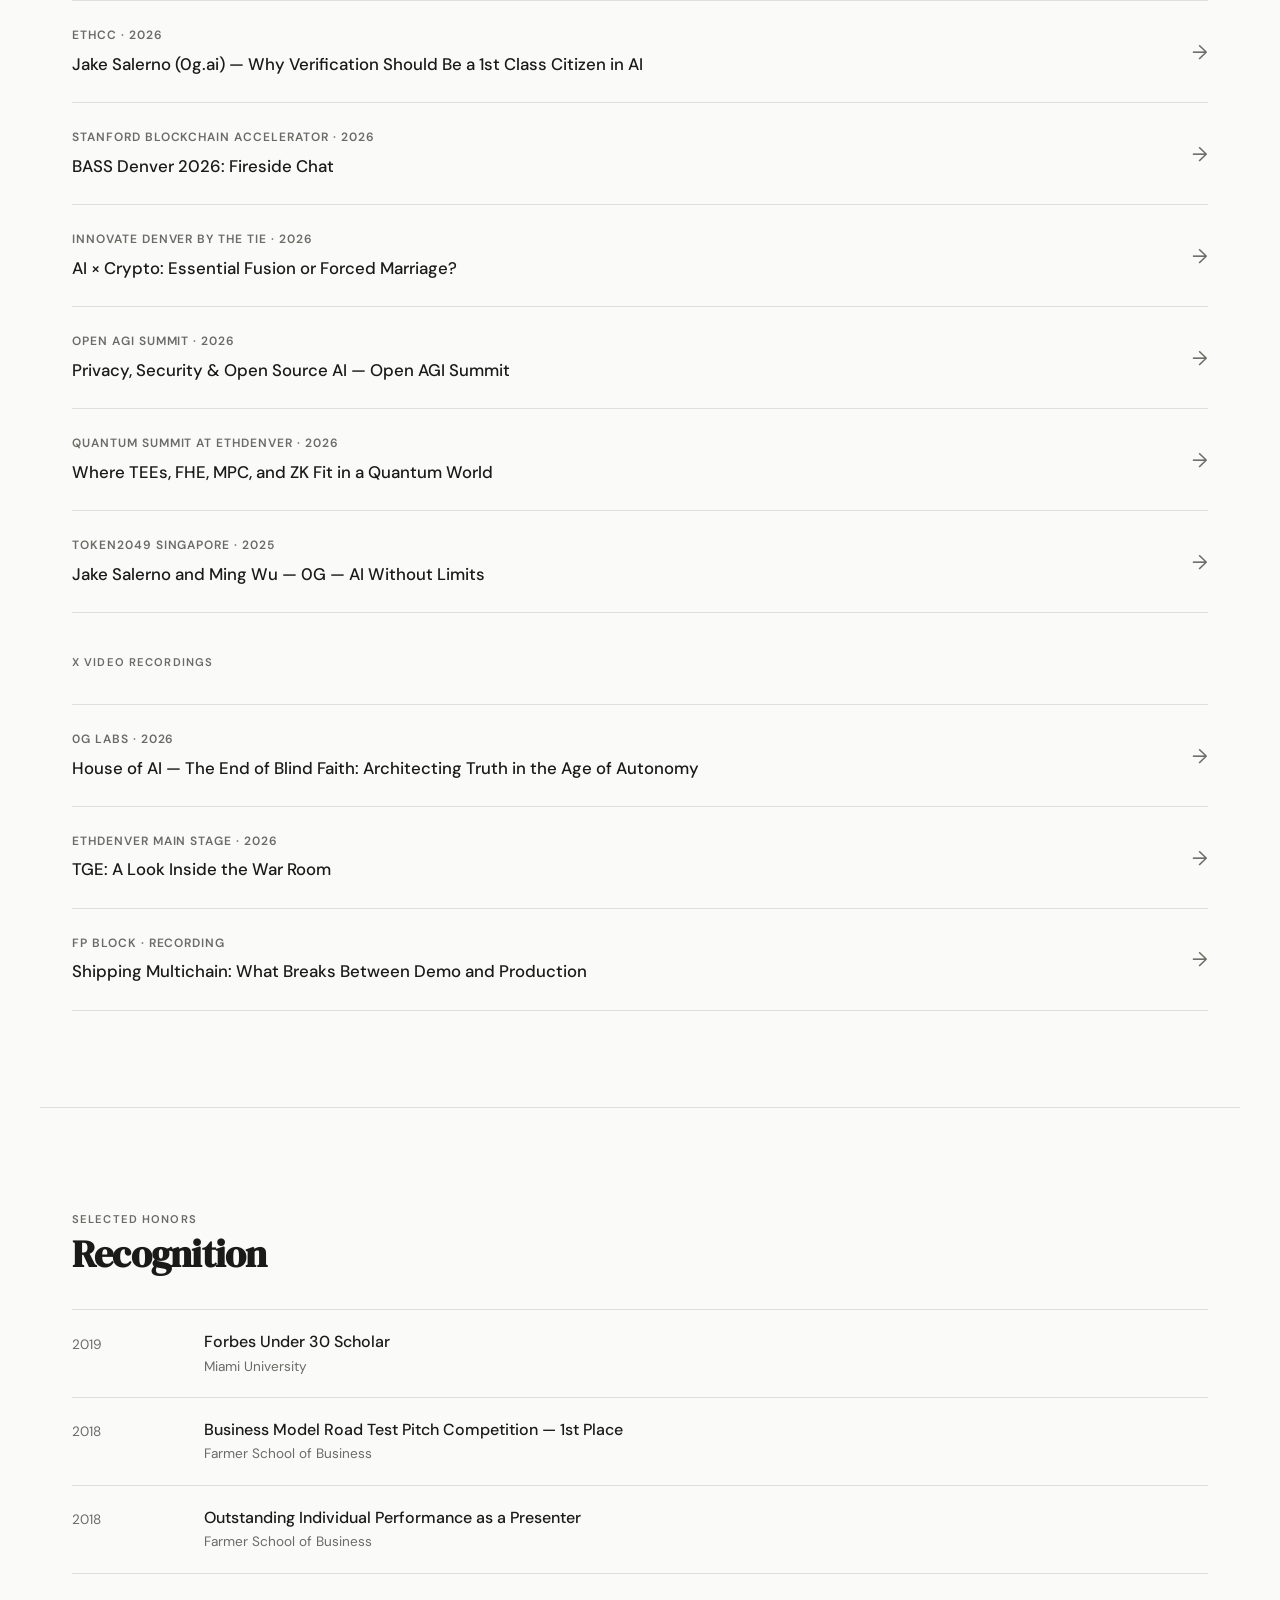
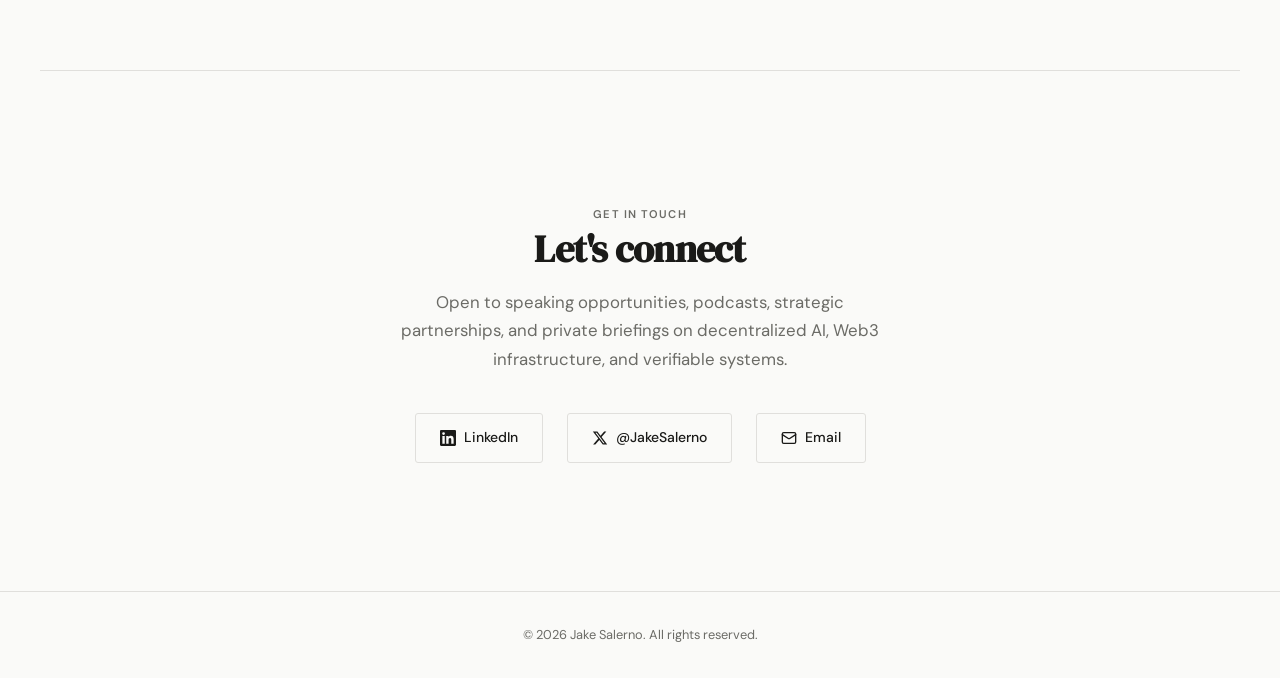
==== commit 6f10fa2e: "fix(seo): add meta description" ====
--- a/index.html
+++ b/index.html
@@ -4,7 +4,7 @@
     <meta charset="UTF-8">
     <meta name="viewport" content="width=device-width, initial-scale=1.0">
     <title>Jake Salerno — VP of Go-to-Market at 0G Labs | Blockchain & AI Infrastructure</title>
-    <meta name="description" content="Jake Salerno is Vice President of Go-to-Market at 0G Labs, focused on decentralized AI, Web3 infrastructure, ecosystem growth, and making AI a public good.">
+    <meta name="description" content="Vice President of Go-to-Market at 0G Labs, building the first decentralized AI operating system. Previously at Chainlink Labs. Speaker, strategist, and builder ">
     <meta name="keywords" content="Jake Salerno, 0G Labs, blockchain, AI infrastructure, decentralized AI, Web3, verifiable AI, go-to-market, Chainlink, TOKEN2049, ETHDenver, EthCC, Consensus">
     <meta name="author" content="Jake Salerno">
     <meta name="robots" content="index, follow">
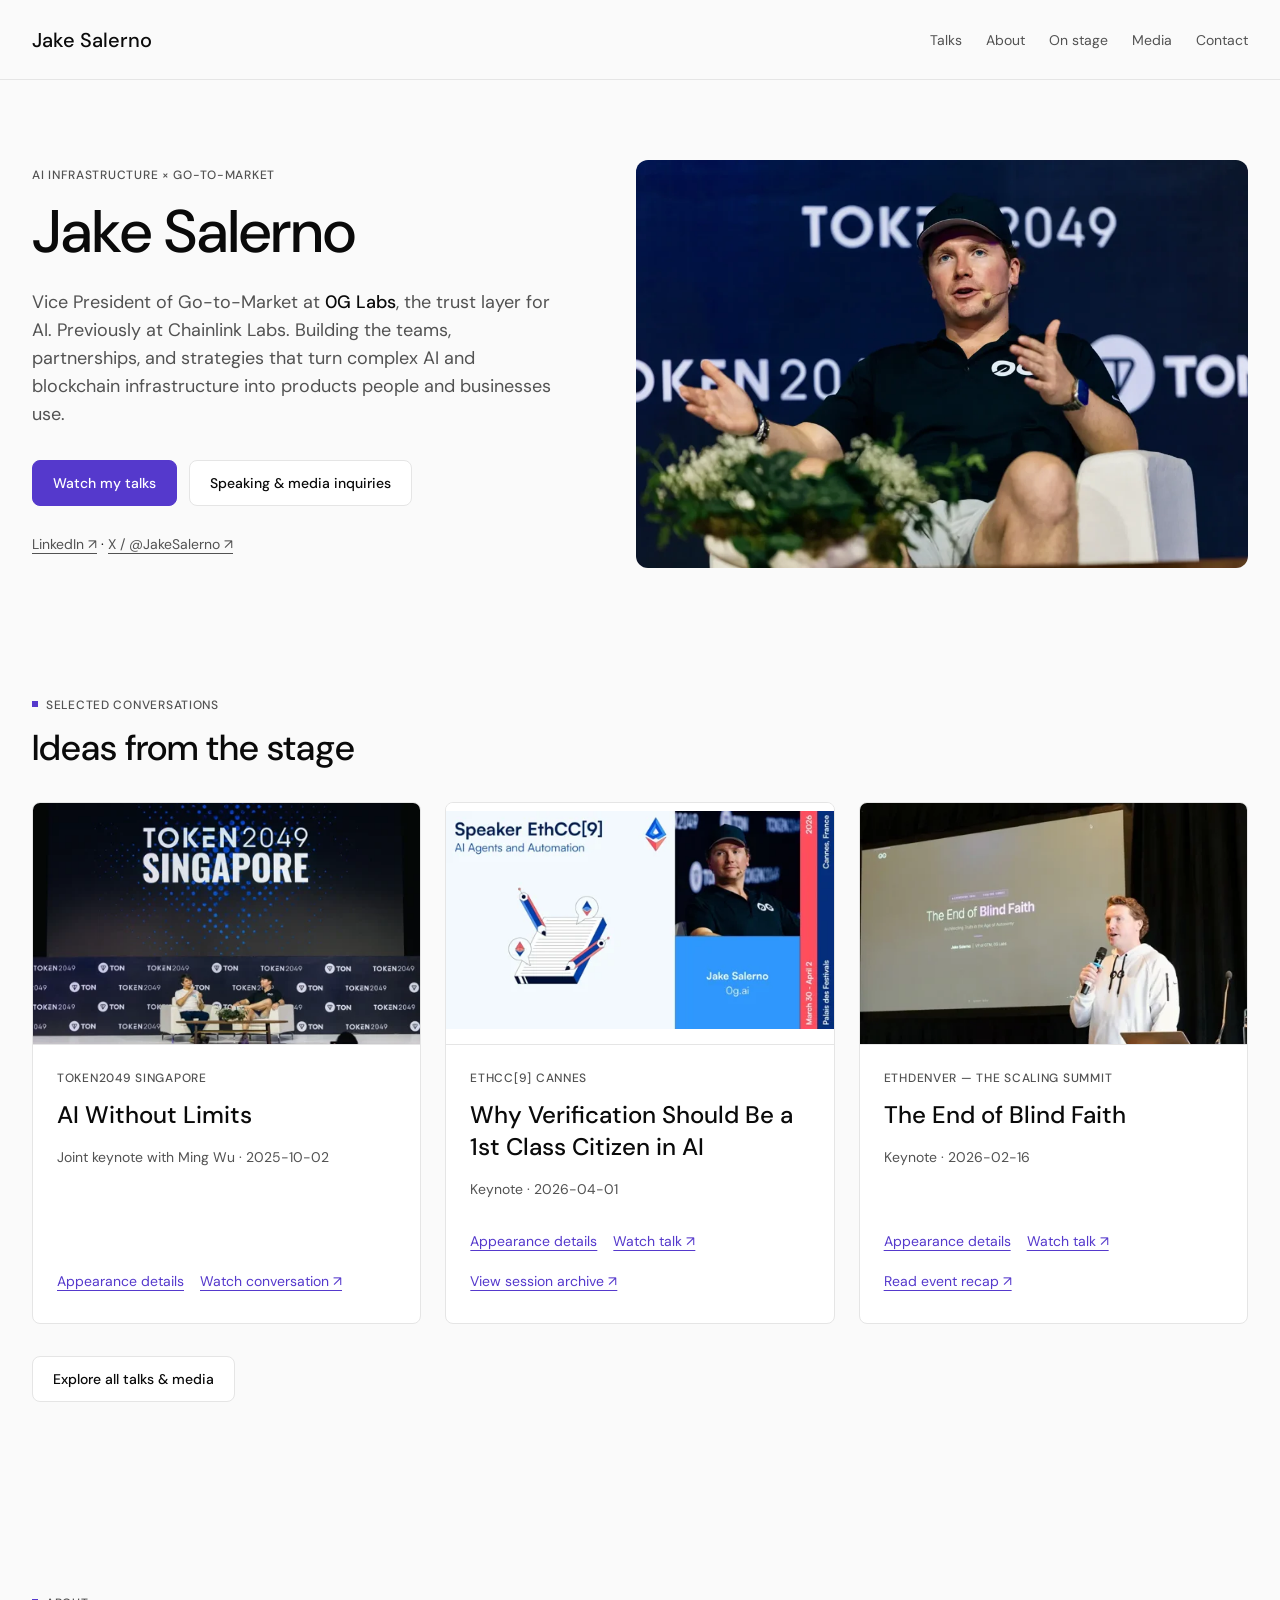
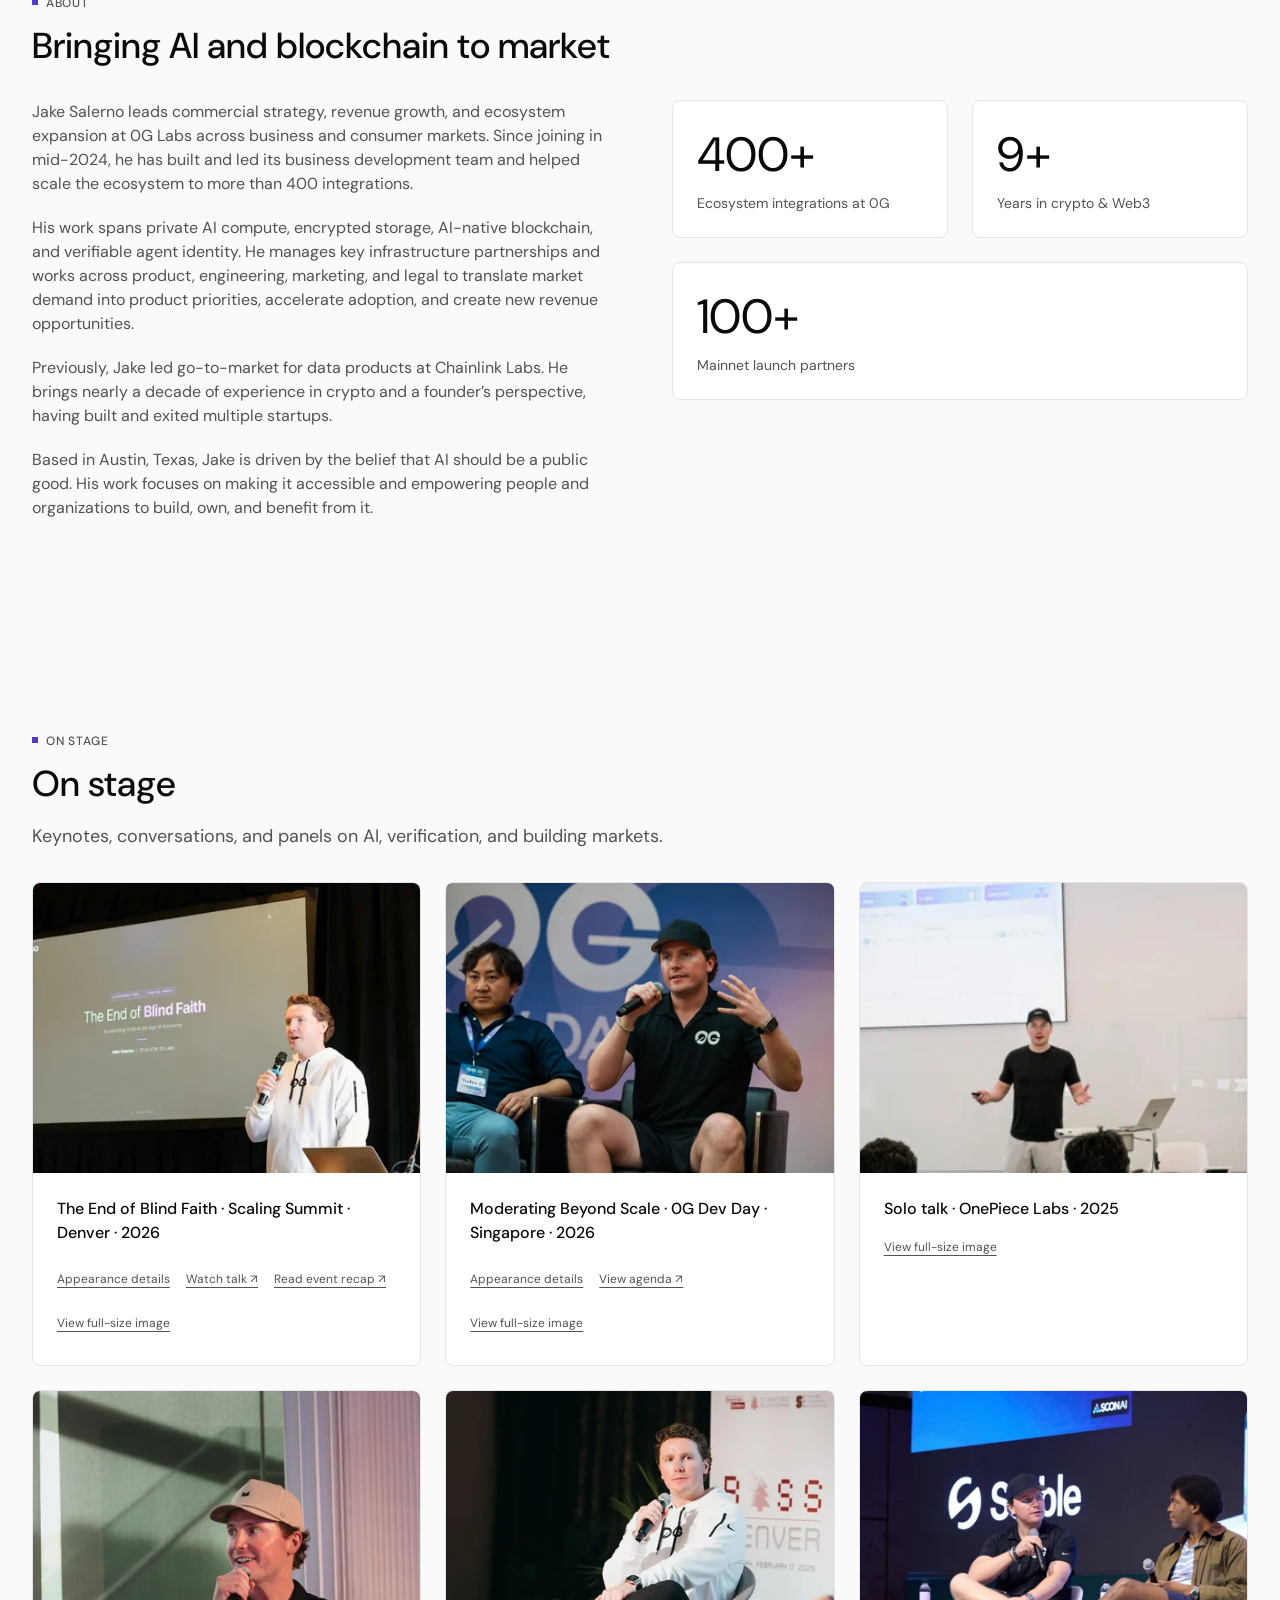
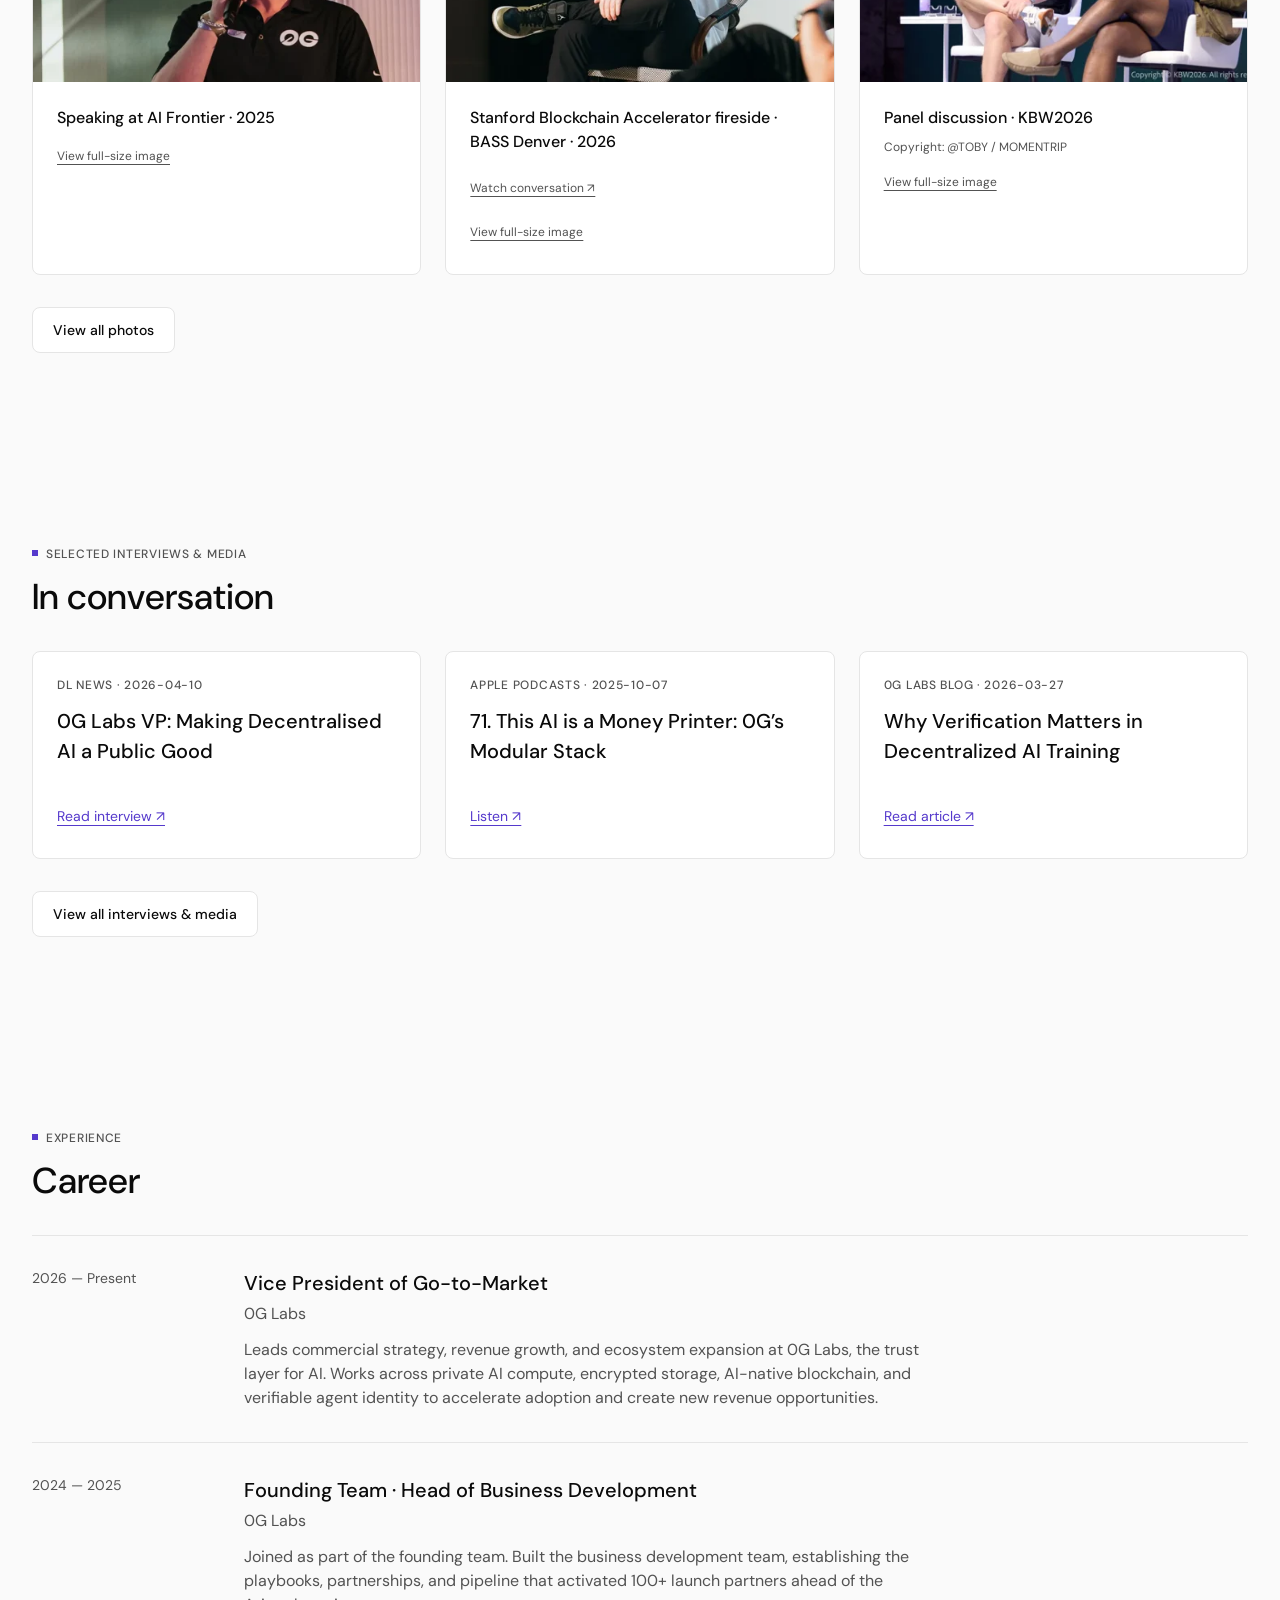
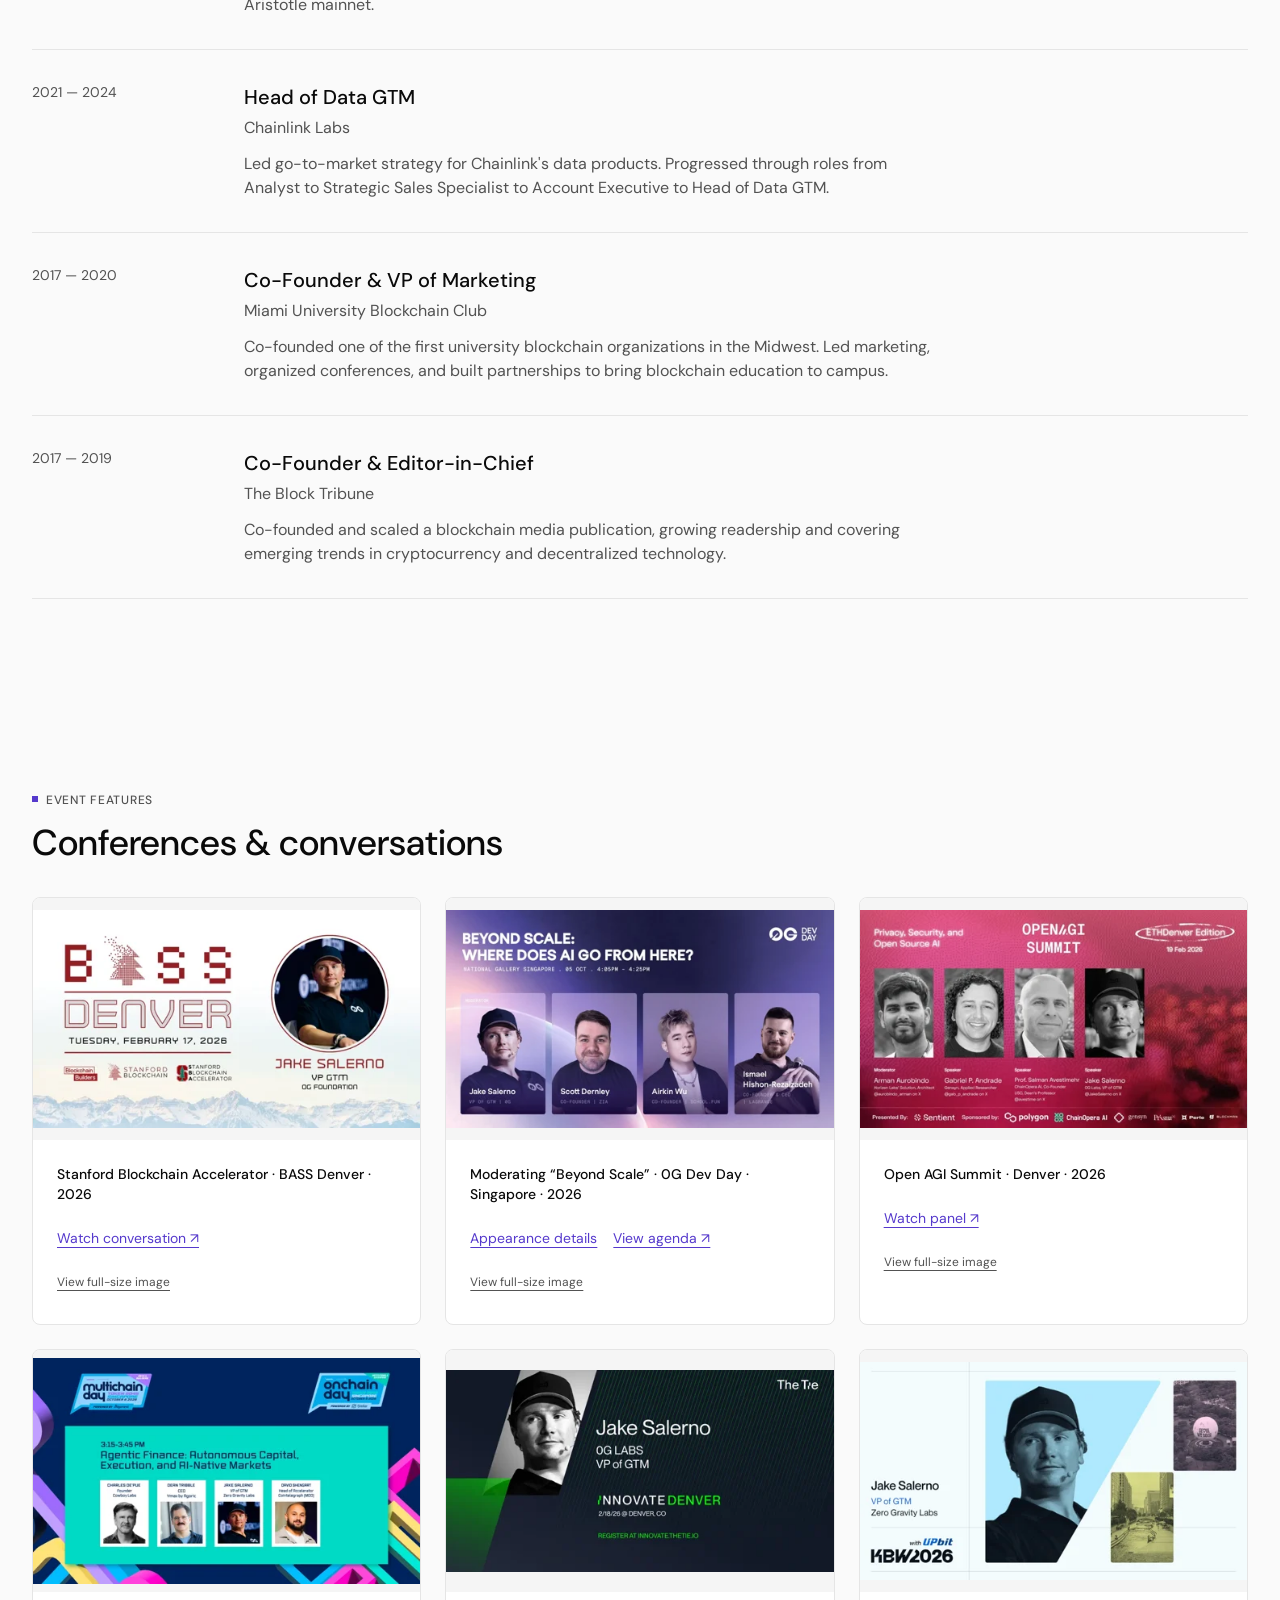
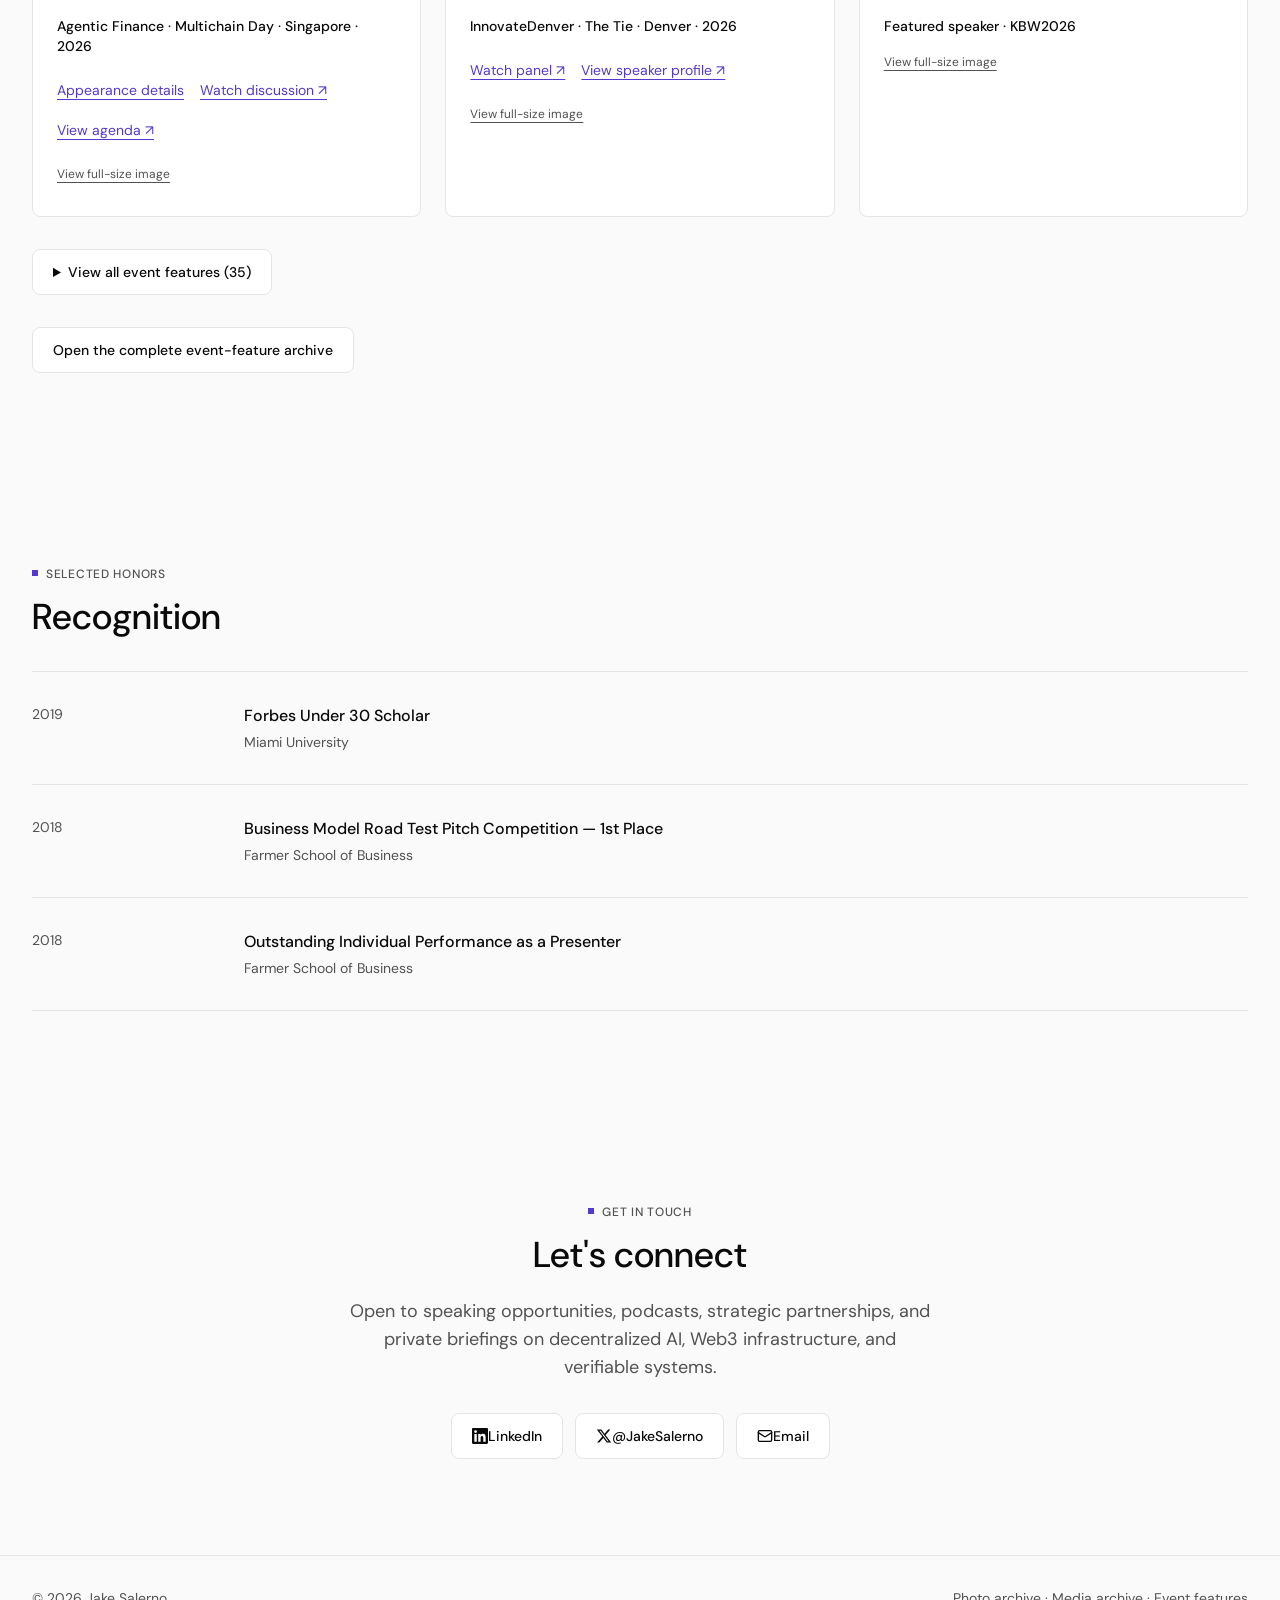
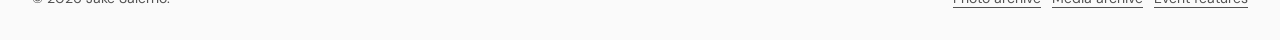
==== commit e182a1a2: "Publish approved biography, speaking galleries, and static discovery refresh" ====
--- a/index.html
+++ b/index.html
@@ -1,1041 +1,25 @@
-<!DOCTYPE html>
-<html lang="en">
-<head>
-    <meta charset="UTF-8">
-    <meta name="viewport" content="width=device-width, initial-scale=1.0">
-    <title>Jake Salerno — VP of Go-to-Market at 0G Labs | Blockchain & AI Infrastructure</title>
-    <meta name="description" content="Vice President of Go-to-Market at 0G Labs, building the first decentralized AI operating system. Previously at Chainlink Labs. Speaker, strategist, and builder ">
-    <meta name="keywords" content="Jake Salerno, 0G Labs, blockchain, AI infrastructure, decentralized AI, Web3, verifiable AI, go-to-market, Chainlink, TOKEN2049, ETHDenver, EthCC, Consensus">
-    <meta name="author" content="Jake Salerno">
-    <meta name="robots" content="index, follow">
-    <link rel="canonical" href="https://jakesalerno.ai/">
-<meta name="google-site-verification" content="RzuoUxwWvmyOm5ltR4Fwwgi673R-WRs4dz1LOaXzHOQ" />
-
-    <!-- Open Graph -->
-    <meta property="og:title" content="Jake Salerno — VP of Go-to-Market at 0G Labs">
-    <meta property="og:description" content="Vice President of Go-to-Market at 0G Labs, focused on decentralized AI, Web3 infrastructure, ecosystem growth, and making AI a public good.">
-    <meta property="og:type" content="profile">
-    <meta property="og:url" content="https://jakesalerno.ai/">
-    <meta property="og:image" content="https://jakesalerno.ai/headshot.jpeg">
-    <meta property="og:image:alt" content="Jake Salerno speaking on stage at TOKEN2049 Singapore">
-    <meta property="og:site_name" content="Jake Salerno">
-    <meta property="profile:first_name" content="Jake">
-    <meta property="profile:last_name" content="Salerno">
-    <meta property="profile:username" content="JakeSalerno">
-
-    <!-- Twitter Card -->
-    <meta name="twitter:card" content="summary_large_image">
-    <meta name="twitter:site" content="@JakeSalerno">
-    <meta name="twitter:creator" content="@JakeSalerno">
-    <meta name="twitter:title" content="Jake Salerno — VP of Go-to-Market at 0G Labs">
-    <meta name="twitter:description" content="Vice President of Go-to-Market at 0G Labs, focused on decentralized AI, Web3 infrastructure, ecosystem growth, and making AI a public good.">
-    <meta name="twitter:image" content="https://jakesalerno.ai/headshot.jpeg">
-    <meta name="twitter:image:alt" content="Jake Salerno speaking on stage at TOKEN2049 Singapore">
-
-    <!-- Schema.org ProfilePage + Person -->
-    <script type="application/ld+json">
-    {
-        "@context": "https://schema.org",
-        "@type": "ProfilePage",
-        "url": "https://jakesalerno.ai/",
-        "mainEntity": {
-            "@type": "Person",
-            "name": "Jake Salerno",
-            "alternateName": "@JakeSalerno",
-            "url": "https://jakesalerno.ai/",
-            "image": "https://jakesalerno.ai/headshot.jpeg",
-            "jobTitle": "Vice President of Go-to-Market",
-            "worksFor": {
-                "@type": "Organization",
-                "name": "0G Labs",
-                "url": "https://0g.ai"
-            },
-            "alumniOf": {
-                "@type": "CollegeOrUniversity",
-                "name": "Miami University"
-            },
-            "description": "Vice President of Go-to-Market at 0G Labs, focused on decentralized AI, Web3 infrastructure, ecosystem growth, and making AI a public good.",
-            "knowsAbout": [
-                "Decentralized AI infrastructure",
-                "0G Private Computer",
-                "Verifiable AI inference",
-                "Decentralized AI training",
-                "Trusted Execution Environments",
-                "Decentralized storage",
-                "Data availability",
-                "AI agents",
-                "Web3 go-to-market",
-                "Strategic partnerships"
-            ],
-            "sameAs": [
-                "https://www.linkedin.com/in/jakesalerno/",
-                "https://x.com/JakeSalerno"
-            ]
-        }
-    }
-    </script>
-
-    <!-- Fonts -->
-    <link rel="preconnect" href="https://fonts.googleapis.com">
-    <link rel="preconnect" href="https://fonts.gstatic.com" crossorigin>
-    <link href="https://fonts.googleapis.com/css2?family=DM+Sans:ital,opsz,wght@0,9..40,300;0,9..40,400;0,9..40,500;0,9..40,600;0,9..40,700;1,9..40,400&family=DM+Serif+Display&display=swap" rel="stylesheet">
-
-    <style>
-        :root {
-            --bg: #FAFAF8;
-            --bg-alt: #F0EFEC;
-            --text: #1A1A18;
-            --text-secondary: #6B6B66;
-            --accent: #0A0A08;
-            --accent-hover: #2D2D2A;
-            --border: #E0DFDC;
-            --white: #FFFFFF;
-            --link: #1A5CFF;
-        }
-
-        * {
-            margin: 0;
-            padding: 0;
-            box-sizing: border-box;
-        }
-
-        html {
-            scroll-behavior: smooth;
-            font-size: 16px;
-        }
-
-        body {
-            font-family: 'DM Sans', sans-serif;
-            background: var(--bg);
-            color: var(--text);
-            line-height: 1.7;
-            -webkit-font-smoothing: antialiased;
-            -moz-osx-font-smoothing: grayscale;
-        }
-
-        /* ---- NAV ---- */
-        nav {
-            position: fixed;
-            top: 0;
-            left: 0;
-            right: 0;
-            z-index: 100;
-            padding: 1.25rem 2rem;
-            display: flex;
-            justify-content: space-between;
-            align-items: center;
-            background: rgba(250, 250, 248, 0.85);
-            backdrop-filter: blur(20px);
-            -webkit-backdrop-filter: blur(20px);
-            border-bottom: 1px solid var(--border);
-            transition: all 0.3s ease;
-        }
-
-        .nav-name {
-            font-family: 'DM Serif Display', serif;
-            font-size: 1.2rem;
-            color: var(--text);
-            text-decoration: none;
-            letter-spacing: -0.02em;
-        }
-
-        .nav-links {
-            display: flex;
-            gap: 2rem;
-            list-style: none;
-        }
-
-        .nav-links a {
-            color: var(--text-secondary);
-            text-decoration: none;
-            font-size: 0.875rem;
-            font-weight: 500;
-            letter-spacing: 0.02em;
-            transition: color 0.2s ease;
-        }
-
-        .nav-links a:hover {
-            color: var(--text);
-        }
-
-        /* ---- HERO ---- */
-        .hero {
-            min-height: 80vh;
-            display: flex;
-            align-items: center;
-            padding: 6rem 2rem 2.5rem;
-            max-width: 1200px;
-            margin: 0 auto;
-        }
-
-        .hero-content {
-            display: grid;
-            grid-template-columns: 1fr 1fr;
-            gap: 4rem;
-            align-items: center;
-            width: 100%;
-        }
-
-        .hero-text {
-            max-width: 560px;
-        }
-
-        .hero-tag {
-            display: inline-block;
-            font-size: 0.75rem;
-            font-weight: 600;
-            letter-spacing: 0.1em;
-            text-transform: uppercase;
-            color: var(--text-secondary);
-            margin-bottom: 1.5rem;
-            padding: 0.4rem 0.8rem;
-            border: 1px solid var(--border);
-            border-radius: 2px;
-        }
-
-        .hero h1 {
-            font-family: 'DM Serif Display', serif;
-            font-size: clamp(2.5rem, 5vw, 3.75rem);
-            line-height: 1.1;
-            letter-spacing: -0.03em;
-            color: var(--text);
-            margin-bottom: 1.5rem;
-        }
-
-        .hero-description {
-            font-size: 1.125rem;
-            color: var(--text-secondary);
-            line-height: 1.75;
-            margin-bottom: 2rem;
-            max-width: 480px;
-        }
-
-        .hero-links {
-            display: flex;
-            gap: 1rem;
-            flex-wrap: wrap;
-        }
-
-        .hero-links a {
-            display: inline-flex;
-            align-items: center;
-            gap: 0.5rem;
-            padding: 0.75rem 1.5rem;
-            font-size: 0.875rem;
-            font-weight: 500;
-            text-decoration: none;
-            border-radius: 3px;
-            transition: all 0.2s ease;
-        }
-
-        .btn-primary {
-            background: var(--accent);
-            color: var(--white);
-        }
-
-        .btn-primary:hover {
-            background: var(--accent-hover);
-        }
-
-        .btn-secondary {
-            background: transparent;
-            color: var(--text);
-            border: 1px solid var(--border);
-        }
-
-        .btn-secondary:hover {
-            border-color: var(--text);
-        }
-
-        .hero-image-wrapper {
-            display: flex;
-            justify-content: center;
-        }
-
-        .hero-image {
-            width: 400px;
-            height: 480px;
-            object-fit: cover;
-            object-position: center top;
-            border-radius: 4px;
-            filter: grayscale(12%) brightness(1.02) contrast(1.03);
-            transition: filter 0.4s ease;
-        }
-
-        .hero-image:hover {
-            filter: grayscale(0%) brightness(1.02) contrast(1.03);
-        }
-
-        /* ---- SECTIONS ---- */
-        section {
-            padding: 6rem 2rem;
-            max-width: 1200px;
-            margin: 0 auto;
-        }
-
-        .section-label {
-            font-size: 0.7rem;
-            font-weight: 600;
-            letter-spacing: 0.1em;
-            text-transform: uppercase;
-            color: var(--text-secondary);
-            margin-bottom: 1rem;
-        }
-
-        .section-title {
-            font-family: 'DM Serif Display', serif;
-            font-size: clamp(1.75rem, 3vw, 2.5rem);
-            letter-spacing: -0.02em;
-            margin-bottom: 1rem;
-            line-height: 1.2;
-        }
-
-        .section-divider {
-            width: 100%;
-            height: 1px;
-            background: var(--border);
-            margin: 0 auto;
-            max-width: 1200px;
-        }
-
-        /* ---- ABOUT ---- */
-        .about-content {
-            display: grid;
-            grid-template-columns: 1fr 1fr;
-            gap: 4rem;
-            margin-top: 2rem;
-        }
-
-        .about-text p {
-            color: var(--text-secondary);
-            margin-bottom: 1.25rem;
-            font-size: 1rem;
-            line-height: 1.8;
-        }
-
-        .about-stats {
-            display: grid;
-            grid-template-columns: 1fr 1fr;
-            gap: 2rem;
-            align-content: start;
-            padding-top: 0.5rem;
-        }
-
-        .stat {
-            padding: 1.5rem;
-            background: var(--white);
-            border: 1px solid var(--border);
-            border-radius: 3px;
-        }
-
-        .stat-number {
-            font-family: 'DM Serif Display', serif;
-            font-size: 2rem;
-            color: var(--text);
-            line-height: 1;
-            margin-bottom: 0.5rem;
-        }
-
-        .stat-label {
-            font-size: 0.8rem;
-            color: var(--text-secondary);
-            letter-spacing: 0.02em;
-        }
-
-        /* ---- EXPERIENCE ---- */
-        .experience-grid {
-            display: grid;
-            gap: 0;
-            margin-top: 2rem;
-        }
-
-        .experience-item {
-            display: grid;
-            grid-template-columns: 200px 1fr;
-            gap: 3rem;
-            padding: 2rem 0;
-            border-bottom: 1px solid var(--border);
-        }
-
-        .experience-item:first-child {
-            border-top: 1px solid var(--border);
-        }
-
-        .experience-period {
-            font-size: 0.85rem;
-            color: var(--text-secondary);
-            padding-top: 0.15rem;
-        }
-
-        .experience-details h3 {
-            font-size: 1.1rem;
-            font-weight: 600;
-            margin-bottom: 0.25rem;
-        }
-
-        .experience-company {
-            color: var(--text-secondary);
-            font-size: 0.95rem;
-            margin-bottom: 0.75rem;
-        }
-
-        .experience-desc {
-            color: var(--text-secondary);
-            font-size: 0.9rem;
-            line-height: 1.7;
-        }
-
-        /* ---- SPEAKING ---- */
-        .speaking-grid {
-            display: grid;
-            grid-template-columns: repeat(auto-fill, minmax(340px, 1fr));
-            gap: 1.5rem;
-            margin-top: 2rem;
-        }
-
-        .speaking-card {
-            padding: 2rem;
-            background: var(--white);
-            border: 1px solid var(--border);
-            border-radius: 3px;
-            transition: border-color 0.2s ease;
-            text-decoration: none;
-            color: inherit;
-            display: block;
-        }
-
-        .speaking-card:hover {
-            border-color: var(--text);
-        }
-
-        .speaking-event {
-            font-size: 0.75rem;
-            font-weight: 600;
-            letter-spacing: 0.08em;
-            text-transform: uppercase;
-            color: var(--text-secondary);
-            margin-bottom: 0.75rem;
-        }
-
-        .speaking-title {
-            font-size: 1.1rem;
-            font-weight: 600;
-            margin-bottom: 0.5rem;
-            line-height: 1.4;
-        }
-
-        .speaking-meta {
-            font-size: 0.85rem;
-            color: var(--text-secondary);
-        }
-
-        /* ---- PRESS ---- */
-        .press-grid {
-            display: grid;
-            gap: 0;
-            margin-top: 2rem;
-        }
-
-        .press-item {
-            display: grid;
-            grid-template-columns: 1fr auto;
-            gap: 2rem;
-            align-items: center;
-            padding: 1.5rem 0;
-            border-bottom: 1px solid var(--border);
-            text-decoration: none;
-            color: inherit;
-            transition: opacity 0.2s ease;
-        }
-
-        .press-item:first-child {
-            border-top: 1px solid var(--border);
-        }
-
-        .press-item:hover {
-            opacity: 0.7;
-        }
-
-        .press-source {
-            font-size: 0.75rem;
-            font-weight: 600;
-            letter-spacing: 0.08em;
-            text-transform: uppercase;
-            color: var(--text-secondary);
-            margin-bottom: 0.25rem;
-        }
-
-        .press-title {
-            font-size: 1.05rem;
-            font-weight: 500;
-        }
-
-        .press-arrow {
-            font-size: 1.25rem;
-            color: var(--text-secondary);
-        }
-
-        /* ---- CONTACT ---- */
-        .contact-section {
-            text-align: center;
-            padding: 8rem 2rem;
-        }
-
-        .contact-section .section-title {
-            margin-bottom: 1rem;
-        }
-
-        .contact-description {
-            color: var(--text-secondary);
-            font-size: 1.05rem;
-            margin-bottom: 2.5rem;
-            max-width: 500px;
-            margin-left: auto;
-            margin-right: auto;
-        }
-
-        .contact-links {
-            display: flex;
-            justify-content: center;
-            gap: 1.5rem;
-            flex-wrap: wrap;
-        }
-
-        .contact-links a {
-            display: inline-flex;
-            align-items: center;
-            gap: 0.5rem;
-            padding: 0.75rem 1.5rem;
-            font-size: 0.875rem;
-            font-weight: 500;
-            text-decoration: none;
-            color: var(--text);
-            border: 1px solid var(--border);
-            border-radius: 3px;
-            transition: all 0.2s ease;
-        }
-
-        .contact-links a:hover {
-            border-color: var(--text);
-            background: var(--white);
-        }
-
-        /* ---- FOOTER ---- */
-        footer {
-            padding: 2rem;
-            text-align: center;
-            font-size: 0.8rem;
-            color: var(--text-secondary);
-            border-top: 1px solid var(--border);
-        }
-
-        /* ---- GALLERY (event photos + speaker cards) ---- */
-        .gallery-intro {
-            color: var(--text-secondary);
-            font-size: 1rem;
-            line-height: 1.7;
-            max-width: 640px;
-            margin-bottom: 0.5rem;
-        }
-
-        .gallery-grid {
-            display: grid;
-            gap: 0.75rem;
-            margin-top: 2rem;
-        }
-
-        .gallery-grid.gallery-photos {
-            grid-template-columns: repeat(auto-fill, minmax(300px, 1fr));
-        }
-
-        .gallery-grid.gallery-cards {
-            grid-template-columns: repeat(auto-fill, minmax(220px, 1fr));
-        }
-
-        .gallery-item {
-            position: relative;
-            overflow: hidden;
-            border-radius: 3px;
-            cursor: pointer;
-            background: var(--bg-alt);
-            border: 1px solid var(--border);
-        }
-
-        .gallery-grid.gallery-photos .gallery-item {
-            aspect-ratio: 4 / 3;
-        }
-
-        .gallery-grid.gallery-cards .gallery-item {
-            aspect-ratio: 16 / 10;
-        }
-
-        .gallery-item img {
-            width: 100%;
-            height: 100%;
-            object-fit: cover;
-            object-position: center;
-            display: block;
-            transition: transform 0.4s ease;
-        }
-
-        .gallery-item:hover img,
-        .gallery-item:focus-visible img {
-            transform: scale(1.03);
-        }
-
-        .gallery-caption {
-            position: absolute;
-            left: 0;
-            right: 0;
-            bottom: 0;
-            padding: 1.25rem 0.875rem 0.75rem;
-            background: linear-gradient(to top, rgba(10, 10, 8, 0.85), rgba(10, 10, 8, 0));
-            color: var(--white);
-            font-size: 0.8rem;
-            font-weight: 500;
-            letter-spacing: 0.01em;
-            opacity: 0;
-            transition: opacity 0.25s ease;
-            pointer-events: none;
-        }
-
-        .gallery-item:hover .gallery-caption,
-        .gallery-item:focus-visible .gallery-caption {
-            opacity: 1;
-        }
-
-        .gallery-empty {
-            color: var(--text-secondary);
-            font-size: 0.9rem;
-            padding: 2rem 0;
-            text-align: center;
-            border: 1px dashed var(--border);
-            border-radius: 3px;
-            margin-top: 2rem;
-        }
-
-        /* ---- LIGHTBOX ---- */
-        .lightbox {
-            position: fixed;
-            inset: 0;
-            z-index: 1000;
-            background: rgba(10, 10, 8, 0.94);
-            backdrop-filter: blur(8px);
-            -webkit-backdrop-filter: blur(8px);
-            display: none;
-            align-items: center;
-            justify-content: center;
-            padding: 3rem 1.25rem;
-        }
-
-        .lightbox.open {
-            display: flex;
-        }
-
-        .lightbox-inner {
-            max-width: min(1100px, 100%);
-            max-height: 100%;
-            display: flex;
-            flex-direction: column;
-            align-items: center;
-            gap: 1rem;
-        }
-
-        .lightbox-img {
-            max-width: 100%;
-            max-height: calc(100vh - 10rem);
-            object-fit: contain;
-            border-radius: 3px;
-        }
-
-        .lightbox-caption {
-            color: var(--white);
-            font-size: 0.9rem;
-            letter-spacing: 0.02em;
-            text-align: center;
-            opacity: 0.85;
-        }
-
-        .lightbox-btn {
-            position: absolute;
-            background: rgba(255, 255, 255, 0.06);
-            border: 1px solid rgba(255, 255, 255, 0.18);
-            color: var(--white);
-            width: 44px;
-            height: 44px;
-            border-radius: 50%;
-            display: inline-flex;
-            align-items: center;
-            justify-content: center;
-            cursor: pointer;
-            font-size: 1.1rem;
-            line-height: 1;
-            transition: background 0.2s ease;
-            font-family: inherit;
-        }
-
-        .lightbox-btn:hover {
-            background: rgba(255, 255, 255, 0.18);
-        }
-
-        .lightbox-close {
-            top: 1.25rem;
-            right: 1.25rem;
-        }
-
-        .lightbox-prev {
-            top: 50%;
-            left: 1.25rem;
-            transform: translateY(-50%);
-        }
-
-        .lightbox-next {
-            top: 50%;
-            right: 1.25rem;
-            transform: translateY(-50%);
-        }
-
-        /* ---- PRESS SUBSECTIONS ---- */
-        .press-subsection {
-            margin-top: 2.5rem;
-        }
-
-        .press-subsection:first-child {
-            margin-top: 2rem;
-        }
-
-        .press-subhead {
-            font-size: 0.7rem;
-            font-weight: 600;
-            letter-spacing: 0.1em;
-            text-transform: uppercase;
-            color: var(--text-secondary);
-            margin-bottom: 0.5rem;
-        }
-
-        /* ---- SPEAKING TOPICS ---- */
-        .speaking-topics {
-            margin-top: 3rem;
-            padding-top: 2rem;
-            border-top: 1px solid var(--border);
-        }
-
-        .topic-list {
-            list-style: none;
-            display: flex;
-            flex-wrap: wrap;
-            gap: 0.5rem 0.65rem;
-            margin-top: 0.75rem;
-        }
-
-        .topic-list li {
-            font-size: 0.85rem;
-            font-weight: 500;
-            color: var(--text);
-            padding: 0.4rem 0.85rem;
-            border: 1px solid var(--border);
-            border-radius: 100px;
-            background: var(--white);
-        }
-
-        /* ---- HERO SKILL PILLS ---- */
-        .hero-skills {
-            display: flex;
-            flex-wrap: wrap;
-            gap: 0.5rem;
-            margin-bottom: 2rem;
-            max-width: 480px;
-        }
-
-        .skill-pill {
-            font-size: 0.7rem;
-            font-weight: 500;
-            letter-spacing: 0.02em;
-            color: var(--text-secondary);
-            padding: 0.3rem 0.7rem;
-            border: 1px solid var(--border);
-            border-radius: 100px;
-            background: var(--white);
-        }
-
-        /* ---- SHOW MORE BUTTON ---- */
-        .show-more-wrap {
-            display: flex;
-            justify-content: center;
-            margin-top: 1.5rem;
-        }
-
-        .show-more-btn {
-            display: inline-flex;
-            align-items: center;
-            gap: 0.5rem;
-            padding: 0.7rem 1.5rem;
-            font-family: 'DM Sans', sans-serif;
-            font-size: 0.85rem;
-            font-weight: 500;
-            color: var(--text);
-            background: transparent;
-            border: 1px solid var(--border);
-            border-radius: 3px;
-            cursor: pointer;
-            transition: border-color 0.2s ease, background 0.2s ease;
-        }
-
-        .show-more-btn:hover {
-            border-color: var(--text);
-            background: var(--white);
-        }
-
-        .gallery-grid .gallery-extra {
-            display: none;
-        }
-
-        .gallery-grid.show-all .gallery-extra {
-            display: block;
-        }
-
-        /* ---- HONORS ---- */
-        .honors-grid {
-            display: grid;
-            gap: 0;
-            margin-top: 2rem;
-        }
-
-        .honor-item {
-            display: grid;
-            grid-template-columns: 100px 1fr;
-            gap: 2rem;
-            padding: 1.25rem 0;
-            border-bottom: 1px solid var(--border);
-        }
-
-        .honor-item:first-child {
-            border-top: 1px solid var(--border);
-        }
-
-        .honor-year {
-            font-size: 0.85rem;
-            color: var(--text-secondary);
-            padding-top: 0.15rem;
-        }
-
-        .honor-title {
-            font-size: 1rem;
-            font-weight: 500;
-            line-height: 1.5;
-        }
-
-        .honor-meta {
-            font-size: 0.85rem;
-            color: var(--text-secondary);
-            margin-top: 0.15rem;
-            line-height: 1.5;
-        }
-
-        /* ---- FEATURED HIGHLIGHTS (within Media section) ---- */
-        .featured-highlights .press-grid {
-            display: grid;
-            grid-template-columns: repeat(auto-fill, minmax(320px, 1fr));
-            gap: 0.5rem 1.5rem;
-        }
-
-        .featured-highlights .press-item {
-            border-bottom: 1px solid var(--border);
-        }
-
-        @media (max-width: 700px) {
-            .featured-highlights .press-grid {
-                grid-template-columns: 1fr;
-                gap: 0;
-            }
-            .honor-item {
-                grid-template-columns: 1fr;
-                gap: 0.25rem;
-            }
-        }
-
-        /* ---- ANIMATIONS ---- */
-        .fade-in {
-            opacity: 0;
-            transform: translateY(20px);
-            transition: opacity 0.6s ease, transform 0.6s ease;
-        }
-
-        .fade-in.visible {
-            opacity: 1;
-            transform: translateY(0);
-        }
-
-        /* ---- RESPONSIVE ---- */
-        @media (max-width: 900px) {
-            .hero-content {
-                grid-template-columns: 1fr;
-                gap: 2.5rem;
-                text-align: center;
-            }
-
-            .hero-text {
-                max-width: 100%;
-                order: 2;
-            }
-
-            .hero-description {
-                max-width: 100%;
-            }
-
-            .hero-image-wrapper {
-                order: 1;
-            }
-
-            .hero-image {
-                width: 280px;
-                height: 340px;
-            }
-
-            .hero-links {
-                justify-content: center;
-            }
-
-            .about-content {
-                grid-template-columns: 1fr;
-                gap: 2rem;
-            }
-
-            .experience-item {
-                grid-template-columns: 1fr;
-                gap: 0.5rem;
-            }
-
-            .speaking-grid {
-                grid-template-columns: 1fr;
-            }
-
-            .gallery-grid.gallery-photos,
-            .gallery-grid.gallery-cards {
-                grid-template-columns: repeat(2, 1fr);
-            }
-
-            .nav-links {
-                display: none;
-            }
-        }
-
-        @media (max-width: 520px) {
-            .gallery-grid.gallery-photos,
-            .gallery-grid.gallery-cards {
-                grid-template-columns: 1fr;
-            }
-
-            .lightbox-btn {
-                width: 38px;
-                height: 38px;
-            }
-
-            .topic-list li {
-                font-size: 0.78rem;
-                padding: 0.3rem 0.7rem;
-            }
-
-            .topic-list {
-                gap: 0.4rem 0.5rem;
-            }
-        }
-
-        @media (max-width: 600px) {
-            nav {
-                padding: 1rem 1.25rem;
-            }
-
-            .hero {
-                padding: 6rem 1.25rem 3rem;
-            }
-
-            section {
-                padding: 4rem 1.25rem;
-            }
-
-            .about-stats {
-                grid-template-columns: 1fr 1fr;
-                gap: 1rem;
-            }
-
-            .contact-section {
-                padding: 5rem 1.25rem;
-            }
-        }
-    </style>
-</head>
-<body>
-
-    <!-- Navigation -->
-    <nav>
-        <a href="#" class="nav-name">Jake Salerno</a>
-        <ul class="nav-links">
-            <li><a href="#about">About</a></li>
-            <li><a href="#experience">Experience</a></li>
-            <li><a href="#speaking">Speaking</a></li>
-            <li><a href="#photos">Photos</a></li>
-            <li><a href="#press">Media</a></li>
-            <li><a href="#contact">Contact</a></li>
-        </ul>
-    </nav>
-
-    <!-- Hero -->
-    <section class="hero">
-        <div class="hero-content">
-            <div class="hero-text">
-                <span class="hero-tag">Blockchain &times; AI Infrastructure</span>
-                <h1>Jake Salerno</h1>
-                <p class="hero-description">
-                    Vice President of Go-to-Market at <strong>0G Labs</strong>, building the first decentralized AI operating system. Previously at Chainlink Labs. Speaker, strategist, and builder on a mission to make AI a public good.
-                </p>
-                <div class="hero-skills">
-                    <span class="skill-pill">Blockchain</span>
-                    <span class="skill-pill">Artificial Intelligence</span>
-                    <span class="skill-pill">Business Development</span>
-                    <span class="skill-pill">Infrastructure</span>
-                    <span class="skill-pill">Strategic Partnerships</span>
-                </div>
-                <div class="hero-links">
-                    <a href="https://www.linkedin.com/in/jakesalerno/" class="btn-primary" target="_blank" rel="noopener noreferrer">LinkedIn</a>
-                    <a href="https://x.com/JakeSalerno" class="btn-secondary" target="_blank" rel="noopener noreferrer">@JakeSalerno</a>
-                </div>
-            </div>
-            <div class="hero-image-wrapper">
-                <img src="headshot.jpeg" alt="Jake Salerno, Vice President of Go-to-Market at 0G Labs, speaking on stage at TOKEN2049 Singapore" class="hero-image" width="400" height="480" fetchpriority="high" loading="eager" decoding="async">
-            </div>
-        </div>
-    </section>
-
-    <div class="section-divider"></div>
-
-    <!-- About -->
-    <section id="about" class="fade-in">
+<!DOCTYPE html><html lang="en"><head><meta charset="UTF-8"><meta name="viewport" content="width=device-width, initial-scale=1.0"><title>Jake Salerno | Vice President of Go-to-Market at 0G Labs</title><meta name="description" content="Jake Salerno leads commercial strategy, revenue growth, and ecosystem expansion at 0G Labs, the trust layer for AI. Previously at Chainlink Labs."><meta name="robots" content="index, follow, max-image-preview:large"><meta name="author" content="Jake Salerno"><link rel="canonical" href="https://www.jakesalerno.ai/"><meta name="google-site-verification" content="RzuoUxwWvmyOm5ltR4Fwwgi673R-WRs4dz1LOaXzHOQ"><meta property="og:type" content="profile"><meta property="og:title" content="Jake Salerno | Vice President of Go-to-Market at 0G Labs"><meta property="og:description" content="Jake Salerno leads commercial strategy, revenue growth, and ecosystem expansion at 0G Labs, the trust layer for AI. Previously at Chainlink Labs."><meta property="og:url" content="https://www.jakesalerno.ai/"><meta property="og:site_name" content="Jake Salerno"><meta property="og:image" content="https://www.jakesalerno.ai/images/event-photos/token2049-singapore-speaking-closeup.webp"><meta property="og:image:width" content="1600"><meta property="og:image:height" content="1068"><meta property="og:image:alt" content="Jake Salerno | Vice President of Go-to-Market at 0G Labs"><meta name="twitter:card" content="summary_large_image"><meta name="twitter:site" content="@JakeSalerno"><meta name="twitter:creator" content="@JakeSalerno"><meta name="twitter:title" content="Jake Salerno | Vice President of Go-to-Market at 0G Labs"><meta name="twitter:description" content="Jake Salerno leads commercial strategy, revenue growth, and ecosystem expansion at 0G Labs, the trust layer for AI. Previously at Chainlink Labs."><meta name="twitter:image" content="https://www.jakesalerno.ai/images/event-photos/token2049-singapore-speaking-closeup.webp"><meta name="twitter:image:alt" content="Jake Salerno | Vice President of Go-to-Market at 0G Labs"><link rel="preconnect" href="https://fonts.googleapis.com"><link rel="preconnect" href="https://fonts.gstatic.com" crossorigin><link href="https://fonts.googleapis.com/css2?family=DM+Sans:wght@400;500;600&display=swap" rel="stylesheet"><link rel="stylesheet" href="/assets/site.css"><script type="application/ld+json">{"@context": "https://schema.org", "@graph": [{"@type": "WebSite", "@id": "https://www.jakesalerno.ai/#website", "url": "https://www.jakesalerno.ai/", "name": "Jake Salerno"}, {"@type": "Person", "@id": "https://www.jakesalerno.ai/#person", "name": "Jake Salerno", "url": "https://www.jakesalerno.ai/", "image": "https://www.jakesalerno.ai/images/event-photos/token2049-singapore-speaking-closeup.webp", "jobTitle": "Vice President of Go-to-Market", "worksFor": {"@type": "Organization", "name": "0G Labs", "url": "https://0g.ai", "description": "The trust layer for AI"}, "description": "Jake Salerno leads commercial strategy, revenue growth, and ecosystem expansion at 0G Labs, the trust layer for AI. Previously at Chainlink Labs.", "sameAs": ["https://www.linkedin.com/in/jakesalerno/", "https://x.com/JakeSalerno"], "alumniOf": {"@type": "CollegeOrUniversity", "name": "Miami University"}, "knowsAbout": ["Private AI compute", "Encrypted storage", "AI-native blockchain", "Verifiable agent identity", "Go-to-market strategy", "Strategic partnerships"]}, {"@type": "ProfilePage", "@id": "https://www.jakesalerno.ai/#page", "url": "https://www.jakesalerno.ai/", "name": "Jake Salerno | Vice President of Go-to-Market at 0G Labs", "description": "Jake Salerno leads commercial strategy, revenue growth, and ecosystem expansion at 0G Labs, the trust layer for AI. Previously at Chainlink Labs.", "mainEntity": {"@id": "https://www.jakesalerno.ai/#person"}, "about": {"@id": "https://www.jakesalerno.ai/#person"}, "isPartOf": {"@id": "https://www.jakesalerno.ai/#website"}, "primaryImageOfPage": {"@id": "https://www.jakesalerno.ai/images/event-photos/token2049-singapore-speaking-closeup.webp#image"}}, {"@type": "ImageObject", "@id": "https://www.jakesalerno.ai/images/event-photos/ai-frontier-speaking-closeup.webp#image", "contentUrl": "https://www.jakesalerno.ai/images/event-photos/ai-frontier-speaking-closeup.webp", "url": "https://www.jakesalerno.ai/images/event-photos/ai-frontier-speaking-closeup.webp", "width": 1600, "height": 2844, "about": {"@id": "https://www.jakesalerno.ai/#person"}, "caption": "Speaking close-up · AI Frontier · 2025-09-30", "name": "Speaking close-up", "description": "Speaking close-up · AI Frontier · 2025-09-30"}, {"@type": "ImageObject", "@id": "https://www.jakesalerno.ai/images/event-photos/bass-denver-fireside.webp#image", "contentUrl": "https://www.jakesalerno.ai/images/event-photos/bass-denver-fireside.webp", "url": "https://www.jakesalerno.ai/images/event-photos/bass-denver-fireside.webp", "width": 1051, "height": 1868, "about": {"@id": "https://www.jakesalerno.ai/#person"}, "caption": "Stanford Blockchain Accelerator fireside · Bass Denver · Denver, CO · 2026-02-17", "name": "Stanford Blockchain Accelerator fireside", "description": "Stanford Blockchain Accelerator fireside · Bass Denver · Denver, CO · 2026-02-17"}, {"@type": "ImageObject", "@id": "https://www.jakesalerno.ai/images/event-photos/dev-day-2026-speaking.webp#image", "contentUrl": "https://www.jakesalerno.ai/images/event-photos/dev-day-2026-speaking.webp", "url": "https://www.jakesalerno.ai/images/event-photos/dev-day-2026-speaking.webp", "width": 2000, "height": 1333, "about": {"@id": "https://www.jakesalerno.ai/#person"}, "caption": "Moderating “Beyond Scale: Where Does AI Go From Here?” · 0G Dev Day · Singapore · October 5, 2026", "name": "Beyond Scale: Where Does AI Go From Here?", "description": "Jake Salerno holding a microphone and gesturing while moderating the Beyond Scale panel at 0G Dev Day in Singapore"}, {"@type": "ImageObject", "@id": "https://www.jakesalerno.ai/images/event-photos/ethdenver-end-of-blind-faith-talk.webp#image", "contentUrl": "https://www.jakesalerno.ai/images/event-photos/ethdenver-end-of-blind-faith-talk.webp", "url": "https://www.jakesalerno.ai/images/event-photos/ethdenver-end-of-blind-faith-talk.webp", "width": 1119, "height": 746, "about": {"@id": "https://www.jakesalerno.ai/#person"}, "caption": "The End of Blind Faith talk · ETHDenver — Scaling Summit · Denver, CO · 2026-02-16", "name": "The End of Blind Faith talk", "description": "The End of Blind Faith talk · ETHDenver — Scaling Summit · Denver, CO · 2026-02-16"}, {"@type": "ImageObject", "@id": "https://www.jakesalerno.ai/images/event-photos/kbw-2026-speaking.webp#image", "contentUrl": "https://www.jakesalerno.ai/images/event-photos/kbw-2026-speaking.webp", "url": "https://www.jakesalerno.ai/images/event-photos/kbw-2026-speaking.webp", "width": 2000, "height": 1334, "about": {"@id": "https://www.jakesalerno.ai/#person"}, "caption": "Panel discussion at KBW2026.", "name": "Panel discussion at KBW2026", "description": "Jake Salerno speaking into a microphone beside another panelist on the KBW2026 stage", "copyrightNotice": "@TOBY / MOMENTRIP"}, {"@type": "ImageObject", "@id": "https://www.jakesalerno.ai/images/event-photos/onepiece-labs-talk.webp#image", "contentUrl": "https://www.jakesalerno.ai/images/event-photos/onepiece-labs-talk.webp", "url": "https://www.jakesalerno.ai/images/event-photos/onepiece-labs-talk.webp", "width": 1600, "height": 1067, "about": {"@id": "https://www.jakesalerno.ai/#person"}, "caption": "Solo talk · OnePiece Labs · 2025", "name": "Solo talk", "description": "Solo talk · OnePiece Labs · 2025"}, {"@type": "ImageObject", "@id": "https://www.jakesalerno.ai/images/event-photos/token2049-singapore-speaking-closeup.webp#image", "contentUrl": "https://www.jakesalerno.ai/images/event-photos/token2049-singapore-speaking-closeup.webp", "url": "https://www.jakesalerno.ai/images/event-photos/token2049-singapore-speaking-closeup.webp", "width": 1600, "height": 1068, "about": {"@id": "https://www.jakesalerno.ai/#person"}, "caption": "Speaking close-up · TOKEN2049 Singapore · Singapore · 2025-10-02", "name": "Speaking close-up", "description": "Speaking close-up · TOKEN2049 Singapore · Singapore · 2025-10-02"}, {"@type": "ImageObject", "@id": "https://www.jakesalerno.ai/images/speaker-cards/agents-unleashed-speaker-card.webp#image", "contentUrl": "https://www.jakesalerno.ai/images/speaker-cards/agents-unleashed-speaker-card.webp", "url": "https://www.jakesalerno.ai/images/speaker-cards/agents-unleashed-speaker-card.webp", "width": 1200, "height": 675, "about": {"@id": "https://www.jakesalerno.ai/#person"}, "caption": "Prediction markets and AI: hype or substance? · Agents Unleashed · 2025-10-01", "name": "Prediction markets and AI: hype or substance?", "description": "Prediction markets and AI: hype or substance? · Agents Unleashed · 2025-10-01"}, {"@type": "ImageObject", "@id": "https://www.jakesalerno.ai/images/speaker-cards/ai-frontier-speaker-card.webp#image", "contentUrl": "https://www.jakesalerno.ai/images/speaker-cards/ai-frontier-speaker-card.webp", "url": "https://www.jakesalerno.ai/images/speaker-cards/ai-frontier-speaker-card.webp", "width": 1200, "height": 675, "about": {"@id": "https://www.jakesalerno.ai/#person"}, "caption": "Speaker card · AI Frontier · 2025-09-30", "name": "Speaker card", "description": "Speaker card · AI Frontier · 2025-09-30"}, {"@type": "ImageObject", "@id": "https://www.jakesalerno.ai/images/speaker-cards/allora-forecast-speaker-card.webp#image", "contentUrl": "https://www.jakesalerno.ai/images/speaker-cards/allora-forecast-speaker-card.webp", "url": "https://www.jakesalerno.ai/images/speaker-cards/allora-forecast-speaker-card.webp", "width": 1200, "height": 675, "about": {"@id": "https://www.jakesalerno.ai/#person"}, "caption": "Speaker card · Allora Forecast · 2025-06-18", "name": "Speaker card", "description": "Speaker card · Allora Forecast · 2025-06-18"}, {"@type": "ImageObject", "@id": "https://www.jakesalerno.ai/images/speaker-cards/alpha-edition-speaker-card.webp#image", "contentUrl": "https://www.jakesalerno.ai/images/speaker-cards/alpha-edition-speaker-card.webp", "url": "https://www.jakesalerno.ai/images/speaker-cards/alpha-edition-speaker-card.webp", "width": 1200, "height": 675, "about": {"@id": "https://www.jakesalerno.ai/#person"}, "caption": "Speaker card · Alpha Edition · 2025", "name": "Speaker card", "description": "Speaker card · Alpha Edition · 2025"}, {"@type": "ImageObject", "@id": "https://www.jakesalerno.ai/images/speaker-cards/autonomous-ai-speaker-card.webp#image", "contentUrl": "https://www.jakesalerno.ai/images/speaker-cards/autonomous-ai-speaker-card.webp", "url": "https://www.jakesalerno.ai/images/speaker-cards/autonomous-ai-speaker-card.webp", "width": 1200, "height": 658, "about": {"@id": "https://www.jakesalerno.ai/#person"}, "caption": "Speaker card · Autonomous AI · 2025", "name": "Speaker card", "description": "Speaker card · Autonomous AI · 2025"}, {"@type": "ImageObject", "@id": "https://www.jakesalerno.ai/images/speaker-cards/bass-denver-speaker-card.webp#image", "contentUrl": "https://www.jakesalerno.ai/images/speaker-cards/bass-denver-speaker-card.webp", "url": "https://www.jakesalerno.ai/images/speaker-cards/bass-denver-speaker-card.webp", "width": 1200, "height": 675, "about": {"@id": "https://www.jakesalerno.ai/#person"}, "caption": "Stanford Blockchain Accelerator · Bass Denver · Denver, CO · 2026-02-17", "name": "Stanford Blockchain Accelerator", "description": "Stanford Blockchain Accelerator · Bass Denver · Denver, CO · 2026-02-17"}, {"@type": "ImageObject", "@id": "https://www.jakesalerno.ai/images/speaker-cards/bass-summit-speaker-card.webp#image", "contentUrl": "https://www.jakesalerno.ai/images/speaker-cards/bass-summit-speaker-card.webp", "url": "https://www.jakesalerno.ai/images/speaker-cards/bass-summit-speaker-card.webp", "width": 1080, "height": 1080, "about": {"@id": "https://www.jakesalerno.ai/#person"}, "caption": "Speaker card · Bass Summit · 2025", "name": "Speaker card", "description": "Speaker card · Bass Summit · 2025"}, {"@type": "ImageObject", "@id": "https://www.jakesalerno.ai/images/speaker-cards/builder-nights-multichain-speaker-card.webp#image", "contentUrl": "https://www.jakesalerno.ai/images/speaker-cards/builder-nights-multichain-speaker-card.webp", "url": "https://www.jakesalerno.ai/images/speaker-cards/builder-nights-multichain-speaker-card.webp", "width": 1200, "height": 675, "about": {"@id": "https://www.jakesalerno.ai/#person"}, "caption": "Speaker card · Builder Nights — Multichain Fest · 2026-05-13", "name": "Speaker card", "description": "Speaker card · Builder Nights — Multichain Fest · 2026-05-13"}, {"@type": "ImageObject", "@id": "https://www.jakesalerno.ai/images/speaker-cards/consensus-2026-schedule-card.webp#image", "contentUrl": "https://www.jakesalerno.ai/images/speaker-cards/consensus-2026-schedule-card.webp", "url": "https://www.jakesalerno.ai/images/speaker-cards/consensus-2026-schedule-card.webp", "width": 1200, "height": 675, "about": {"@id": "https://www.jakesalerno.ai/#person"}, "caption": "Speaker schedule · Consensus — Schedule · Miami · 2026-05-04", "name": "Speaker schedule", "description": "Speaker schedule · Consensus — Schedule · Miami · 2026-05-04"}, {"@type": "ImageObject", "@id": "https://www.jakesalerno.ai/images/speaker-cards/consensus-speaker-card.webp#image", "contentUrl": "https://www.jakesalerno.ai/images/speaker-cards/consensus-speaker-card.webp", "url": "https://www.jakesalerno.ai/images/speaker-cards/consensus-speaker-card.webp", "width": 1200, "height": 675, "about": {"@id": "https://www.jakesalerno.ai/#person"}, "caption": "Speaker card · Consensus — Toronto · Toronto · 2025-05-13", "name": "Speaker card", "description": "Speaker card · Consensus — Toronto · Toronto · 2025-05-13"}, {"@type": "ImageObject", "@id": "https://www.jakesalerno.ai/images/speaker-cards/dev-day-2026-speaker-card.webp#image", "contentUrl": "https://www.jakesalerno.ai/images/speaker-cards/dev-day-2026-speaker-card.webp", "url": "https://www.jakesalerno.ai/images/speaker-cards/dev-day-2026-speaker-card.webp", "width": 1920, "height": 1080, "about": {"@id": "https://www.jakesalerno.ai/#person"}, "caption": "Moderator: “Beyond Scale: Where Does AI Go From Here?” · National Gallery Singapore · October 5, 2026", "name": "Beyond Scale: Where Does AI Go From Here?", "description": "0G Dev Day speaker card naming Jake Salerno as moderator of Beyond Scale with Scott Dernley, Airkin Wu and Ismael Hishon-Rezaizadeh"}, {"@type": "ImageObject", "@id": "https://www.jakesalerno.ai/images/speaker-cards/ethcc-cannes-ai-agents-card.webp#image", "contentUrl": "https://www.jakesalerno.ai/images/speaker-cards/ethcc-cannes-ai-agents-card.webp", "url": "https://www.jakesalerno.ai/images/speaker-cards/ethcc-cannes-ai-agents-card.webp", "width": 1200, "height": 675, "about": {"@id": "https://www.jakesalerno.ai/#person"}, "caption": "AI Agents & Automation · EthCC[9] Cannes · Cannes, France · 2026-04-01", "name": "AI Agents & Automation", "description": "AI Agents & Automation · EthCC[9] Cannes · Cannes, France · 2026-04-01"}, {"@type": "ImageObject", "@id": "https://www.jakesalerno.ai/images/speaker-cards/ethcc-cannes-keynote-card.webp#image", "contentUrl": "https://www.jakesalerno.ai/images/speaker-cards/ethcc-cannes-keynote-card.webp", "url": "https://www.jakesalerno.ai/images/speaker-cards/ethcc-cannes-keynote-card.webp", "width": 1200, "height": 675, "about": {"@id": "https://www.jakesalerno.ai/#person"}, "caption": "Why Verification Should Be a 1st Class Citizen in AI · EthCC Cannes — Keynote · Cannes, France · 2026-04-01", "name": "Why Verification Should Be a 1st Class Citizen in AI", "description": "Why Verification Should Be a 1st Class Citizen in AI · EthCC Cannes — Keynote · Cannes, France · 2026-04-01"}, {"@type": "ImageObject", "@id": "https://www.jakesalerno.ai/images/speaker-cards/galxe-starboard-speaker-card.webp#image", "contentUrl": "https://www.jakesalerno.ai/images/speaker-cards/galxe-starboard-speaker-card.webp", "url": "https://www.jakesalerno.ai/images/speaker-cards/galxe-starboard-speaker-card.webp", "width": 1200, "height": 675, "about": {"@id": "https://www.jakesalerno.ai/#person"}, "caption": "X Spaces roundtable · Galxe Starboard Roundtable · 2025-06-04", "name": "X Spaces roundtable", "description": "X Spaces roundtable · Galxe Starboard Roundtable · 2025-06-04"}, {"@type": "ImageObject", "@id": "https://www.jakesalerno.ai/images/speaker-cards/house-of-ai-speaker-card.webp#image", "contentUrl": "https://www.jakesalerno.ai/images/speaker-cards/house-of-ai-speaker-card.webp", "url": "https://www.jakesalerno.ai/images/speaker-cards/house-of-ai-speaker-card.webp", "width": 1200, "height": 675, "about": {"@id": "https://www.jakesalerno.ai/#person"}, "caption": "Hot Seat · Consensus — House of AI · Miami · 2026-05-04", "name": "Hot Seat", "description": "Hot Seat · Consensus — House of AI · Miami · 2026-05-04"}, {"@type": "ImageObject", "@id": "https://www.jakesalerno.ai/images/speaker-cards/huddle-01-speaker-card.webp#image", "contentUrl": "https://www.jakesalerno.ai/images/speaker-cards/huddle-01-speaker-card.webp", "url": "https://www.jakesalerno.ai/images/speaker-cards/huddle-01-speaker-card.webp", "width": 1200, "height": 675, "about": {"@id": "https://www.jakesalerno.ai/#person"}, "caption": "Speaker card · Huddle01 · 2025", "name": "Speaker card", "description": "Speaker card · Huddle01 · 2025"}, {"@type": "ImageObject", "@id": "https://www.jakesalerno.ai/images/speaker-cards/innovate-denver-speaker-card.webp#image", "contentUrl": "https://www.jakesalerno.ai/images/speaker-cards/innovate-denver-speaker-card.webp", "url": "https://www.jakesalerno.ai/images/speaker-cards/innovate-denver-speaker-card.webp", "width": 1200, "height": 628, "about": {"@id": "https://www.jakesalerno.ai/#person"}, "caption": "Speaker card (by The Tie) · InnovateDenver · Denver, CO · 2026-02-16", "name": "Speaker card (by The Tie)", "description": "Speaker card (by The Tie) · InnovateDenver · Denver, CO · 2026-02-16"}, {"@type": "ImageObject", "@id": "https://www.jakesalerno.ai/images/speaker-cards/kbw-2026-featured-speaker.webp#image", "contentUrl": "https://www.jakesalerno.ai/images/speaker-cards/kbw-2026-featured-speaker.webp", "url": "https://www.jakesalerno.ai/images/speaker-cards/kbw-2026-featured-speaker.webp", "width": 1920, "height": 1080, "about": {"@id": "https://www.jakesalerno.ai/#person"}, "caption": "Jake Salerno · Featured speaker at KBW2026 · Vice President of Go-to-Market, 0G Labs", "name": "Featured speaker", "description": "KBW2026 with Upbit speaker graphic featuring Jake Salerno, VP of GTM at Zero Gravity Labs"}, {"@type": "ImageObject", "@id": "https://www.jakesalerno.ai/images/speaker-cards/kbw-speaker-card.webp#image", "contentUrl": "https://www.jakesalerno.ai/images/speaker-cards/kbw-speaker-card.webp", "url": "https://www.jakesalerno.ai/images/speaker-cards/kbw-speaker-card.webp", "width": 1200, "height": 675, "about": {"@id": "https://www.jakesalerno.ai/#person"}, "caption": "Speaker card · Korea Blockchain Week · Seoul · 2025-09-22", "name": "Speaker card", "description": "Speaker card · Korea Blockchain Week · Seoul · 2025-09-22"}, {"@type": "ImageObject", "@id": "https://www.jakesalerno.ai/images/speaker-cards/miami-fireside-speaker-card.webp#image", "contentUrl": "https://www.jakesalerno.ai/images/speaker-cards/miami-fireside-speaker-card.webp", "url": "https://www.jakesalerno.ai/images/speaker-cards/miami-fireside-speaker-card.webp", "width": 1200, "height": 1600, "about": {"@id": "https://www.jakesalerno.ai/#person"}, "caption": "Speaker card · Miami Fireside · 2025-10-23", "name": "Speaker card", "description": "Speaker card · Miami Fireside · 2025-10-23"}, {"@type": "ImageObject", "@id": "https://www.jakesalerno.ai/images/speaker-cards/mubc-fireside-speaker-card.webp#image", "contentUrl": "https://www.jakesalerno.ai/images/speaker-cards/mubc-fireside-speaker-card.webp", "url": "https://www.jakesalerno.ai/images/speaker-cards/mubc-fireside-speaker-card.webp", "width": 1080, "height": 1080, "about": {"@id": "https://www.jakesalerno.ai/#person"}, "caption": "Fireside · Miami University Blockchain Club · 2025-10-23", "name": "Fireside", "description": "Fireside · Miami University Blockchain Club · 2025-10-23"}, {"@type": "ImageObject", "@id": "https://www.jakesalerno.ai/images/speaker-cards/multichain-day-2026-speaker-card.webp#image", "contentUrl": "https://www.jakesalerno.ai/images/speaker-cards/multichain-day-2026-speaker-card.webp", "url": "https://www.jakesalerno.ai/images/speaker-cards/multichain-day-2026-speaker-card.webp", "width": 2000, "height": 1172, "about": {"@id": "https://www.jakesalerno.ai/#person"}, "caption": "“Agentic Finance: Autonomous Capital, Execution, and AI-Native Markets” · Singapore · October 6, 2026 · 3:15–3:45 PM", "name": "Agentic Finance: Autonomous Capital, Execution, and AI-Native Markets", "description": "Multichain Day Singapore panel card listing Jake Salerno with Charles de Pue, Dean Tribble and David Shengart for the Agentic Finance session"}, {"@type": "ImageObject", "@id": "https://www.jakesalerno.ai/images/speaker-cards/myosin-marketers-arena-card.webp#image", "contentUrl": "https://www.jakesalerno.ai/images/speaker-cards/myosin-marketers-arena-card.webp", "url": "https://www.jakesalerno.ai/images/speaker-cards/myosin-marketers-arena-card.webp", "width": 1200, "height": 675, "about": {"@id": "https://www.jakesalerno.ai/#person"}, "caption": "Marketers in the Arena · Consensus — Myosin × Stellar · Miami · 2026-05-04", "name": "Marketers in the Arena", "description": "Marketers in the Arena · Consensus — Myosin × Stellar · Miami · 2026-05-04"}, {"@type": "ImageObject", "@id": "https://www.jakesalerno.ai/images/speaker-cards/nextgen-token2049-speaker-card.webp#image", "contentUrl": "https://www.jakesalerno.ai/images/speaker-cards/nextgen-token2049-speaker-card.webp", "url": "https://www.jakesalerno.ai/images/speaker-cards/nextgen-token2049-speaker-card.webp", "width": 1200, "height": 675, "about": {"@id": "https://www.jakesalerno.ai/#person"}, "caption": "Speaker card · NextGen at TOKEN2049 · Singapore · 2025-10-01", "name": "Speaker card", "description": "Speaker card · NextGen at TOKEN2049 · Singapore · 2025-10-01"}, {"@type": "ImageObject", "@id": "https://www.jakesalerno.ai/images/speaker-cards/nodeops-speaker-card.webp#image", "contentUrl": "https://www.jakesalerno.ai/images/speaker-cards/nodeops-speaker-card.webp", "url": "https://www.jakesalerno.ai/images/speaker-cards/nodeops-speaker-card.webp", "width": 1200, "height": 675, "about": {"@id": "https://www.jakesalerno.ai/#person"}, "caption": "Speaker card · NodeOps · 2025", "name": "Speaker card", "description": "Speaker card · NodeOps · 2025"}, {"@type": "ImageObject", "@id": "https://www.jakesalerno.ai/images/speaker-cards/open-agi-summit-speaker-card.webp#image", "contentUrl": "https://www.jakesalerno.ai/images/speaker-cards/open-agi-summit-speaker-card.webp", "url": "https://www.jakesalerno.ai/images/speaker-cards/open-agi-summit-speaker-card.webp", "width": 1200, "height": 675, "about": {"@id": "https://www.jakesalerno.ai/#person"}, "caption": "Speaker card · Open AGI Summit · Denver, CO · 2026-02-19", "name": "Speaker card", "description": "Speaker card · Open AGI Summit · Denver, CO · 2026-02-19"}, {"@type": "ImageObject", "@id": "https://www.jakesalerno.ai/images/speaker-cards/plume-speaker-card.webp#image", "contentUrl": "https://www.jakesalerno.ai/images/speaker-cards/plume-speaker-card.webp", "url": "https://www.jakesalerno.ai/images/speaker-cards/plume-speaker-card.webp", "width": 1200, "height": 675, "about": {"@id": "https://www.jakesalerno.ai/#person"}, "caption": "Speaker card · Plume · 2025", "name": "Speaker card", "description": "Speaker card · Plume · 2025"}, {"@type": "ImageObject", "@id": "https://www.jakesalerno.ai/images/speaker-cards/quantum-summit-speaker-card.webp#image", "contentUrl": "https://www.jakesalerno.ai/images/speaker-cards/quantum-summit-speaker-card.webp", "url": "https://www.jakesalerno.ai/images/speaker-cards/quantum-summit-speaker-card.webp", "width": 1200, "height": 675, "about": {"@id": "https://www.jakesalerno.ai/#person"}, "caption": "Where TEEs, FHE, MPC, and ZK Fit in a Quantum World · Quantum Summit at ETHDenver · Denver, CO · 2026", "name": "Where TEEs, FHE, MPC, and ZK Fit in a Quantum World", "description": "Where TEEs, FHE, MPC, and ZK Fit in a Quantum World · Quantum Summit at ETHDenver · Denver, CO · 2026"}, {"@type": "ImageObject", "@id": "https://www.jakesalerno.ai/images/speaker-cards/rare-evo-2026-speaker-card.webp#image", "contentUrl": "https://www.jakesalerno.ai/images/speaker-cards/rare-evo-2026-speaker-card.webp", "url": "https://www.jakesalerno.ai/images/speaker-cards/rare-evo-2026-speaker-card.webp", "width": 1080, "height": 1080, "about": {"@id": "https://www.jakesalerno.ai/#person"}, "caption": "Jake Salerno · Rare Evo 2026 featured speaker · Las Vegas · Conference: July 28–31, 2026", "name": "Featured speaker", "description": "Rare Evo 2026 featured speaker card for Jake Salerno advertising the July 28 to 31 conference in Las Vegas"}, {"@type": "ImageObject", "@id": "https://www.jakesalerno.ai/images/speaker-cards/scaling-summit-speaker-card.webp#image", "contentUrl": "https://www.jakesalerno.ai/images/speaker-cards/scaling-summit-speaker-card.webp", "url": "https://www.jakesalerno.ai/images/speaker-cards/scaling-summit-speaker-card.webp", "width": 1200, "height": 758, "about": {"@id": "https://www.jakesalerno.ai/#person"}, "caption": "Speaker card · ETHDenver — Scaling Summit · Denver, CO · 2026-02-16", "name": "Speaker card", "description": "Speaker card · ETHDenver — Scaling Summit · Denver, CO · 2026-02-16"}, {"@type": "ImageObject", "@id": "https://www.jakesalerno.ai/images/speaker-cards/speaker-roster-jake-salerno.webp#image", "contentUrl": "https://www.jakesalerno.ai/images/speaker-cards/speaker-roster-jake-salerno.webp", "url": "https://www.jakesalerno.ai/images/speaker-cards/speaker-roster-jake-salerno.webp", "width": 1433, "height": 961, "about": {"@id": "https://www.jakesalerno.ai/#person"}, "caption": "Speaker roster featuring Jake Salerno, Vice President of Go-to-Market at 0G Labs.", "name": "Featured speaker roster", "description": "Complete eight-person speaker roster featuring Jake Salerno alongside leaders from Dragonfly, Cherry, OtterSec, Trust Wallet, GenLayer, Bond Labs and CoinMarketCap"}, {"@type": "ImageObject", "@id": "https://www.jakesalerno.ai/images/speaker-cards/tectonic-speaker-card.webp#image", "contentUrl": "https://www.jakesalerno.ai/images/speaker-cards/tectonic-speaker-card.webp", "url": "https://www.jakesalerno.ai/images/speaker-cards/tectonic-speaker-card.webp", "width": 1200, "height": 675, "about": {"@id": "https://www.jakesalerno.ai/#person"}, "caption": "Speaker card · Tectonic · Denver, CO · 2026", "name": "Speaker card", "description": "Speaker card · Tectonic · Denver, CO · 2026"}, {"@type": "ImageObject", "@id": "https://www.jakesalerno.ai/images/speaker-cards/ut-austin-speaker-card.webp#image", "contentUrl": "https://www.jakesalerno.ai/images/speaker-cards/ut-austin-speaker-card.webp", "url": "https://www.jakesalerno.ai/images/speaker-cards/ut-austin-speaker-card.webp", "width": 1200, "height": 600, "about": {"@id": "https://www.jakesalerno.ai/#person"}, "caption": "Speaker card · UT Austin · 2025", "name": "Speaker card", "description": "Speaker card · UT Austin · 2025"}, {"@type": "ImageObject", "@id": "https://www.jakesalerno.ai/images/speaker-cards/wagmi-hub-speaker-card.webp#image", "contentUrl": "https://www.jakesalerno.ai/images/speaker-cards/wagmi-hub-speaker-card.webp", "url": "https://www.jakesalerno.ai/images/speaker-cards/wagmi-hub-speaker-card.webp", "width": 1200, "height": 676, "about": {"@id": "https://www.jakesalerno.ai/#person"}, "caption": "Speaker card · WAGMI Hub · 2024-12-27", "name": "Speaker card", "description": "Speaker card · WAGMI Hub · 2024-12-27"}, {"@type": "ImageObject", "@id": "https://www.jakesalerno.ai/images/speaker-cards/warden-speaker-card.webp#image", "contentUrl": "https://www.jakesalerno.ai/images/speaker-cards/warden-speaker-card.webp", "url": "https://www.jakesalerno.ai/images/speaker-cards/warden-speaker-card.webp", "width": 1200, "height": 675, "about": {"@id": "https://www.jakesalerno.ai/#person"}, "caption": "Speaker card · Warden · 2024-12-20", "name": "Speaker card", "description": "Speaker card · Warden · 2024-12-20"}]}</script><script src="/assets/site.js" defer></script></head><body><a class="skip-link" href="#main">Skip to content</a><nav aria-label="Main navigation"><a class="nav-name" href="/">Jake Salerno</a><ul class="nav-links"><li><a class="" href="/#speaking">Talks</a></li><li><a class="" href="/#about">About</a></li><li><a class="" href="/#photos">On stage</a></li><li><a class="" href="/media/">Media</a></li><li><a class="" href="/#contact">Contact</a></li></ul></nav><main id="main"><section class="hero"><div class="hero-content"><div class="hero-text"><span class="hero-tag">AI infrastructure × go-to-market</span><h1>Jake Salerno</h1><p class="hero-description">Vice President of Go-to-Market at <strong>0G Labs</strong>, the trust layer for AI. Previously at Chainlink Labs. Building the teams, partnerships, and strategies that turn complex AI and blockchain infrastructure into products people and businesses use.</p><div class="hero-links"><a class="btn-primary" href="/#speaking">Watch my talks</a><a class="btn-secondary" href="/#contact">Speaking &amp; media inquiries</a></div><p class="social-links"><a class="" href="https://www.linkedin.com/in/jakesalerno/" target="_blank" rel="noopener noreferrer">LinkedIn ↗</a> · <a class="" href="https://x.com/JakeSalerno" target="_blank" rel="noopener noreferrer">X / @JakeSalerno ↗</a></p></div><div class="hero-image-wrapper"><img src="/images/event-photos/token2049-singapore-speaking-closeup.webp" srcset="/assets/responsive/event-photos-token2049-singapore-speaking-closeup-480.webp 480w, /assets/responsive/event-photos-token2049-singapore-speaking-closeup-960.webp 960w, /images/event-photos/token2049-singapore-speaking-closeup.webp 1600w" sizes="(max-width: 900px) 100vw, 550px" width="1600" height="1068" alt="Jake Salerno speaking with expressive open-hand gestures at TOKEN2049 Singapore" loading="eager" decoding="async" fetchpriority="high" style="object-position:50% 40%"></div></div></section><section id="speaking"><span class="section-label">Selected conversations</span><h2 class="section-title">Ideas from the stage</h2><div class="speaking-grid"><article class="speaking-card"><a class="talk-visual " href="/appearances/token2049-2025/" aria-label="AI Without Limits appearance details"><img src="/images/event-photos/token2049-singapore-stage-wide.webp" srcset="/assets/responsive/event-photos-token2049-singapore-stage-wide-480.webp 480w, /assets/responsive/event-photos-token2049-singapore-stage-wide-960.webp 960w, /images/event-photos/token2049-singapore-stage-wide.webp 1600w" sizes="(max-width: 520px) calc(100vw - 40px), (max-width: 900px) 46vw, 370px" width="1600" height="1068" alt="Jake Salerno and Ming Wu on the TOKEN2049 Singapore stage beneath the event signage" loading="lazy" decoding="async" style="object-position:50% 35%"></a><div class="card-content"><p class="speaking-event">TOKEN2049 Singapore</p><h3 class="speaking-title">AI Without Limits</h3><p class="speaking-meta">Joint keynote with Ming Wu · 2025-10-02</p><div class="entry-links"><a class="" href="/appearances/token2049-2025/">Appearance details</a><a class="" href="https://www.youtube.com/watch?v=og4yujmUPvk" target="_blank" rel="noopener noreferrer">Watch conversation ↗</a></div></div></article><article class="speaking-card"><a class="talk-visual artwork" href="/appearances/ethcc-2026/" aria-label="Why Verification Should Be a 1st Class Citizen in AI appearance details"><img src="/images/speaker-cards/ethcc-cannes-ai-agents-card.webp" srcset="/assets/responsive/speaker-cards-ethcc-cannes-ai-agents-card-480.webp 480w, /assets/responsive/speaker-cards-ethcc-cannes-ai-agents-card-960.webp 960w, /images/speaker-cards/ethcc-cannes-ai-agents-card.webp 1200w" sizes="(max-width: 520px) calc(100vw - 40px), (max-width: 900px) 46vw, 370px" width="1200" height="675" alt="EthCC Cannes AI Agents and Automation artwork featuring Jake Salerno" loading="lazy" decoding="async" style="object-position:50% 35%"></a><div class="card-content"><p class="speaking-event">EthCC[9] Cannes</p><h3 class="speaking-title">Why Verification Should Be a 1st Class Citizen in AI</h3><p class="speaking-meta">Keynote · 2026-04-01</p><div class="entry-links"><a class="" href="/appearances/ethcc-2026/">Appearance details</a><a class="" href="https://www.youtube.com/watch?v=2F9A0KsG7iI" target="_blank" rel="noopener noreferrer">Watch talk ↗</a><a class="" href="https://ethcc.io/archives/why-verification-should-be-a-1st-class-citizen-in-ai" target="_blank" rel="noopener noreferrer">View session archive ↗</a></div></div></article><article class="speaking-card"><a class="talk-visual " href="/appearances/scaling-summit-2026/" aria-label="The End of Blind Faith appearance details"><img src="/images/event-photos/ethdenver-end-of-blind-faith-talk.webp" srcset="/assets/responsive/event-photos-ethdenver-end-of-blind-faith-talk-480.webp 480w, /assets/responsive/event-photos-ethdenver-end-of-blind-faith-talk-960.webp 960w, /images/event-photos/ethdenver-end-of-blind-faith-talk.webp 1119w" sizes="(max-width: 520px) calc(100vw - 40px), (max-width: 900px) 46vw, 370px" width="1119" height="746" alt="Jake Salerno presenting The End of Blind Faith at Scaling Summit in Denver" loading="lazy" decoding="async" style="object-position:50% 35%"></a><div class="card-content"><p class="speaking-event">ETHDenver — The Scaling Summit</p><h3 class="speaking-title">The End of Blind Faith</h3><p class="speaking-meta">Keynote · 2026-02-16</p><div class="entry-links"><a class="" href="/appearances/scaling-summit-2026/">Appearance details</a><a class="" href="https://x.com/0G_labs/status/2026990980164116547?s=20" target="_blank" rel="noopener noreferrer">Watch talk ↗</a><a class="" href="https://0g.ai/blog/ethdenver-2026-recap" target="_blank" rel="noopener noreferrer">Read event recap ↗</a></div></div></article></div><p class="archive-link"><a class="" href="/media/">Explore all talks &amp; media</a></p></section><section id="about" >
         <span class="section-label">About</span>
-        <h2 class="section-title">At the intersection of blockchain and AI</h2>
+        <h2 class="section-title">Bringing AI and blockchain to market</h2>
         <div class="about-content">
             <div class="about-text">
                 <p>
-                    Jake Salerno is Vice President of Go-to-Market at 0G Labs, building go-to-market strategy for decentralized AI infrastructure with a mission to make AI a public good.
+                    Jake Salerno leads commercial strategy, revenue growth, and ecosystem expansion at 0G Labs across business and consumer markets. Since joining in mid-2024, he has built and led its business development team and helped scale the ecosystem to more than 400 integrations.
                 </p>
                 <p>
-                    Jake joined 0G in 2024 as part of the founding team and Head of Business Development, then took the GTM lead as the company grew. Since launch, the ecosystem has scaled to 400+ integrations, shaping how AI and Web3 connect across modular infrastructure. 0G's Aristotle mainnet went live with 100+ partners activated on day one.
+                    His work spans private AI compute, encrypted storage, AI-native blockchain, and verifiable agent identity. He manages key infrastructure partnerships and works across product, engineering, marketing, and legal to translate market demand into product priorities, accelerate adoption, and create new revenue opportunities.
                 </p>
                 <p>
-                    Before 0G, Jake spent three years at Chainlink Labs leading go-to-market for data products that contributed to over $1 trillion in Total Value Secured across the Web3 ecosystem. He's been building in crypto since 2017, when he co-founded the Miami University Blockchain Club — one of the first university-level blockchain organizations in the Midwest.
+                    Previously, Jake led go-to-market for data products at Chainlink Labs. He brings nearly a decade of experience in crypto and a founder’s perspective, having built and exited multiple startups.
                 </p>
                 <p>
-                    Jake is a Miami University alum with degrees in Architecture and Entrepreneurship from the Farmer School of Business. He's based in Austin, Texas.
+                    Based in Austin, Texas, Jake is driven by the belief that AI should be a public good. His work focuses on making it accessible and empowering people and organizations to build, own, and benefit from it.
                 </p>
             </div>
             <div class="about-stats">
                 <div class="stat">
                     <div class="stat-number">400+</div>
                     <div class="stat-label">Ecosystem integrations at 0G</div>
-                </div>
-                <div class="stat">
-                    <div class="stat-number">$1T+</div>
-                    <div class="stat-label">TVS supported at Chainlink</div>
                 </div>
                 <div class="stat">
                     <div class="stat-number">9+</div>
@@ -1047,21 +31,16 @@
                 </div>
             </div>
         </div>
-    </section>
-
-    <div class="section-divider"></div>
-
-    <!-- Experience -->
-    <section id="experience" class="fade-in">
+    </section><section id="photos"><span class="section-label">On stage</span><h2 class="section-title">On stage</h2><p class="gallery-intro">Keynotes, conversations, and panels on AI, verification, and building markets.</p><div class="gallery-grid gallery-photos "><figure class="archive-item"><a class="image-view" data-lightbox href="/images/event-photos/ethdenver-end-of-blind-faith-talk.webp" aria-label="Enlarge: The End of Blind Faith talk — ETHDenver — Scaling Summit — Denver, CO — 2026"><img src="/images/event-photos/ethdenver-end-of-blind-faith-talk.webp" srcset="/assets/responsive/event-photos-ethdenver-end-of-blind-faith-talk-480.webp 480w, /assets/responsive/event-photos-ethdenver-end-of-blind-faith-talk-960.webp 960w, /images/event-photos/ethdenver-end-of-blind-faith-talk.webp 1119w" sizes="(max-width: 520px) calc(100vw - 40px), (max-width: 900px) 46vw, 370px" width="1119" height="746" alt="The End of Blind Faith talk — ETHDenver — Scaling Summit — Denver, CO — 2026" loading="lazy" decoding="async" style="object-position:50% 35%"></a><figcaption><p>The End of Blind Faith · Scaling Summit · Denver · 2026</p><div class="entry-links"><a class="" href="/appearances/scaling-summit-2026/">Appearance details</a><a class="" href="https://x.com/0G_labs/status/2026990980164116547?s=20" target="_blank" rel="noopener noreferrer">Watch talk ↗</a><a class="" href="https://0g.ai/blog/ethdenver-2026-recap" target="_blank" rel="noopener noreferrer">Read event recap ↗</a></div><a class="full-image" href="/images/event-photos/ethdenver-end-of-blind-faith-talk.webp">View full-size image</a></figcaption></figure><figure class="archive-item"><a class="image-view" data-lightbox href="/images/event-photos/dev-day-2026-speaking.webp" aria-label="Enlarge: Jake Salerno holding a microphone and gesturing while moderating the Beyond Scale panel at 0G Dev Day in Singapore"><img src="/images/event-photos/dev-day-2026-speaking.webp" srcset="/assets/responsive/event-photos-dev-day-2026-speaking-480.webp 480w, /assets/responsive/event-photos-dev-day-2026-speaking-960.webp 960w, /images/event-photos/dev-day-2026-speaking.webp 2000w" sizes="(max-width: 520px) calc(100vw - 40px), (max-width: 900px) 46vw, 370px" width="2000" height="1333" alt="Jake Salerno holding a microphone and gesturing while moderating the Beyond Scale panel at 0G Dev Day in Singapore" loading="lazy" decoding="async"></a><figcaption><p>Moderating Beyond Scale · 0G Dev Day · Singapore · 2026</p><div class="entry-links"><a class="" href="/appearances/0g-dev-day-2026/">Appearance details</a><a class="" href="https://build.0g.ai/dev-day-2026" target="_blank" rel="noopener noreferrer">View agenda ↗</a></div><a class="full-image" href="/images/event-photos/dev-day-2026-speaking.webp">View full-size image</a></figcaption></figure><figure class="archive-item"><a class="image-view" data-lightbox href="/images/event-photos/onepiece-labs-talk.webp" aria-label="Enlarge: Solo talk — OnePiece Labs — 2025"><img src="/images/event-photos/onepiece-labs-talk.webp" srcset="/assets/responsive/event-photos-onepiece-labs-talk-480.webp 480w, /assets/responsive/event-photos-onepiece-labs-talk-960.webp 960w, /images/event-photos/onepiece-labs-talk.webp 1600w" sizes="(max-width: 520px) calc(100vw - 40px), (max-width: 900px) 46vw, 370px" width="1600" height="1067" alt="Solo talk — OnePiece Labs — 2025" loading="lazy" decoding="async"></a><figcaption><p>Solo talk · OnePiece Labs · 2025</p><a class="full-image" href="/images/event-photos/onepiece-labs-talk.webp">View full-size image</a></figcaption></figure><figure class="archive-item"><a class="image-view" data-lightbox href="/images/event-photos/ai-frontier-speaking-closeup.webp" aria-label="Enlarge: Speaking close-up — AI Frontier — 2025"><img src="/images/event-photos/ai-frontier-speaking-closeup.webp" srcset="/assets/responsive/event-photos-ai-frontier-speaking-closeup-480.webp 480w, /assets/responsive/event-photos-ai-frontier-speaking-closeup-960.webp 960w, /images/event-photos/ai-frontier-speaking-closeup.webp 1600w" sizes="(max-width: 520px) calc(100vw - 40px), (max-width: 900px) 46vw, 370px" width="1600" height="2844" alt="Speaking close-up — AI Frontier — 2025" loading="lazy" decoding="async" style="object-position:50% 0%"></a><figcaption><p>Speaking at AI Frontier · 2025</p><a class="full-image" href="/images/event-photos/ai-frontier-speaking-closeup.webp">View full-size image</a></figcaption></figure><figure class="archive-item"><a class="image-view" data-lightbox href="/images/event-photos/bass-denver-fireside.webp" aria-label="Enlarge: Stanford Blockchain Accelerator fireside — Bass Denver — Denver, CO — 2026"><img src="/images/event-photos/bass-denver-fireside.webp" srcset="/assets/responsive/event-photos-bass-denver-fireside-480.webp 480w, /assets/responsive/event-photos-bass-denver-fireside-960.webp 960w, /images/event-photos/bass-denver-fireside.webp 1051w" sizes="(max-width: 520px) calc(100vw - 40px), (max-width: 900px) 46vw, 370px" width="1051" height="1868" alt="Stanford Blockchain Accelerator fireside — Bass Denver — Denver, CO — 2026" loading="lazy" decoding="async" style="object-position:50% 35%"></a><figcaption><p>Stanford Blockchain Accelerator fireside · BASS Denver · 2026</p><div class="entry-links"><a class="" href="https://youtu.be/2btTirAJgp4?si=GZCsMYpfK8sAgmSE&amp;t=22280" target="_blank" rel="noopener noreferrer">Watch conversation ↗</a></div><a class="full-image" href="/images/event-photos/bass-denver-fireside.webp">View full-size image</a></figcaption></figure><figure class="archive-item"><a class="image-view" data-lightbox href="/images/event-photos/kbw-2026-speaking.webp" aria-label="Enlarge: Jake Salerno speaking into a microphone beside another panelist on the KBW2026 stage"><img src="/images/event-photos/kbw-2026-speaking.webp" srcset="/assets/responsive/event-photos-kbw-2026-speaking-480.webp 480w, /assets/responsive/event-photos-kbw-2026-speaking-960.webp 960w, /images/event-photos/kbw-2026-speaking.webp 2000w" sizes="(max-width: 520px) calc(100vw - 40px), (max-width: 900px) 46vw, 370px" width="2000" height="1334" alt="Jake Salerno speaking into a microphone beside another panelist on the KBW2026 stage" loading="lazy" decoding="async"></a><figcaption><p>Panel discussion · KBW2026</p><small class="credit">Copyright: @TOBY / MOMENTRIP</small><a class="full-image" href="/images/event-photos/kbw-2026-speaking.webp">View full-size image</a></figcaption></figure></div><p class="archive-link"><a class="btn-secondary" href="/photos/">View all photos</a></p></section><section id="press"><span class="section-label">Selected interviews &amp; media</span><h2 class="section-title">In conversation</h2><div class="press-grid"><article class="media-entry"><p class="press-source">DL News · 2026-04-10</p><h3 class="press-title">0G Labs VP: Making Decentralised AI a Public Good</h3><div class="entry-links"><a class="" href="https://www.dlnews.com/research/internal/0g-labs-vp-making-decentralised-ai-public-good/" target="_blank" rel="noopener noreferrer">Read interview ↗</a></div></article><article class="media-entry"><p class="press-source">Apple Podcasts · 2025-10-07</p><h3 class="press-title">71. This AI is a Money Printer: 0G’s Modular Stack</h3><div class="entry-links"><a class="" href="https://podcasts.apple.com/us/podcast/71-this-ai-is-a-money-printer-0gs-modular-stack/id1772429181?i=1000732950578&amp;l=zh-Hant-TW" target="_blank" rel="noopener noreferrer">Listen ↗</a></div></article><article class="media-entry"><p class="press-source">0G Labs Blog · 2026-03-27</p><h3 class="press-title">Why Verification Matters in Decentralized AI Training</h3><div class="entry-links"><a class="" href="https://0g.ai/blog/why-verification-matters-decentralized-ai-training" target="_blank" rel="noopener noreferrer">Read article ↗</a></div></article></div><p class="archive-link"><a class="" href="/media/">View all interviews &amp; media</a></p></section><section id="experience" >
         <span class="section-label">Experience</span>
         <h2 class="section-title">Career</h2>
         <div class="experience-grid">
             <div class="experience-item">
                 <div class="experience-period">2026 — Present</div>
                 <div class="experience-details">
-                    <h3>Vice President, Go-to-Market</h3>
+                    <h3>Vice President of Go-to-Market</h3>
                     <div class="experience-company">0G Labs</div>
-                    <p class="experience-desc">Leading GTM strategy, ecosystem growth, and partnerships for the first decentralized AI operating system. Oversees the team driving 400+ integrations across modular AI infrastructure — storage, compute, and data availability.</p>
+                    <p class="experience-desc">Leads commercial strategy, revenue growth, and ecosystem expansion at 0G Labs, the trust layer for AI. Works across private AI compute, encrypted storage, AI-native blockchain, and verifiable agent identity to accelerate adoption and create new revenue opportunities.</p>
                 </div>
             </div>
             <div class="experience-item">
@@ -1069,15 +48,15 @@
                 <div class="experience-details">
                     <h3>Founding Team · Head of Business Development</h3>
                     <div class="experience-company">0G Labs</div>
-                    <p class="experience-desc">Joined as part of the founding team. Built the BD motion from zero — establishing the playbooks, partnerships, and pipeline that activated 100+ launch partners ahead of the Aristotle mainnet.</p>
+                    <p class="experience-desc">Joined as part of the founding team. Built the business development team, establishing the playbooks, partnerships, and pipeline that activated 100+ launch partners ahead of the Aristotle mainnet.</p>
                 </div>
             </div>
             <div class="experience-item">
                 <div class="experience-period">2021 — 2024</div>
                 <div class="experience-details">
-                    <h3>Head of Data — GTM</h3>
+                    <h3>Head of Data GTM</h3>
                     <div class="experience-company">Chainlink Labs</div>
-                    <p class="experience-desc">Led go-to-market strategy for Chainlink's data products. Progressed through roles from Analyst to Strategic Sales Specialist to Account Executive to Head of Data GTM, contributing to over $1 trillion in Total Value Secured.</p>
+                    <p class="experience-desc">Led go-to-market strategy for Chainlink's data products. Progressed through roles from Analyst to Strategic Sales Specialist to Account Executive to Head of Data GTM.</p>
                 </div>
             </div>
             <div class="experience-item">
@@ -1097,66 +76,7 @@
                 </div>
             </div>
         </div>
-    </section>
-
-    <div class="section-divider"></div>
-
-    <!-- Speaking -->
-    <section id="speaking" class="fade-in">
-        <span class="section-label">Speaking</span>
-        <h2 class="section-title">Featured talks & panels</h2>
-        <div class="speaking-grid" data-render="speaking"></div>
-
-        <div class="speaking-topics">
-            <div class="press-subhead">Speaking Topics</div>
-            <ul class="topic-list">
-                <li>Decentralized AI infrastructure</li>
-                <li>0G Private Computer and verifiable inference</li>
-                <li>Decentralized AI training and fine-tuning</li>
-                <li>Trusted Execution Environments for AI</li>
-                <li>Decentralized storage and data availability</li>
-                <li>AI agents, compute, and service marketplaces</li>
-                <li>0G App, product launches, and GTM strategy</li>
-                <li>Web3 ecosystem growth and strategic partnerships</li>
-                <li>Making AI a public good</li>
-            </ul>
-        </div>
-    </section>
-
-    <div class="section-divider"></div>
-
-    <!-- Event Photos -->
-    <section id="photos" class="fade-in">
-        <span class="section-label">From the Stage</span>
-        <h2 class="section-title">Event photos</h2>
-        <p class="gallery-intro">Selected moments from recent panels, talks, fireside chats, and ecosystem events. Click any photo to expand.</p>
-        <div class="gallery-grid gallery-photos" data-render="event-photos"></div>
-    </section>
-
-    <div class="section-divider"></div>
-
-    <!-- Event Features -->
-    <section id="speaker-cards" class="fade-in">
-        <span class="section-label">Event Features</span>
-        <h2 class="section-title">Event Features</h2>
-        <p class="gallery-intro">Speaker cards, panel announcements, and event graphics from selected conferences and ecosystem events.</p>
-        <div class="gallery-grid gallery-cards" data-render="speaker-cards"></div>
-    </section>
-
-    <div class="section-divider"></div>
-
-    <!-- Media & Appearances -->
-    <section id="press" class="fade-in">
-        <span class="section-label">Media & Appearances</span>
-        <h2 class="section-title">Media & appearances</h2>
-        <p class="gallery-intro">Selected press, interviews, podcasts, conference pages, and recordings covering decentralized AI, Web3 infrastructure, and 0G.</p>
-        <div data-render="press-subsections"></div>
-    </section>
-
-    <div class="section-divider"></div>
-
-    <!-- Selected Honors -->
-    <section id="honors" class="fade-in">
+    </section><section id="speaker-cards"><span class="section-label">Event features</span><h2 class="section-title">Conferences &amp; conversations</h2><div class="gallery-grid gallery-cards "><figure class="archive-item"><a class="image-view" data-lightbox href="/images/speaker-cards/bass-denver-speaker-card.webp" aria-label="Enlarge: Stanford Blockchain Accelerator — Bass Denver — Denver, CO — 2026"><img src="/images/speaker-cards/bass-denver-speaker-card.webp" srcset="/assets/responsive/speaker-cards-bass-denver-speaker-card-480.webp 480w, /assets/responsive/speaker-cards-bass-denver-speaker-card-960.webp 960w, /images/speaker-cards/bass-denver-speaker-card.webp 1200w" sizes="(max-width: 520px) calc(100vw - 40px), (max-width: 900px) 46vw, 370px" width="1200" height="675" alt="Stanford Blockchain Accelerator — Bass Denver — Denver, CO — 2026" loading="lazy" decoding="async"></a><figcaption><p>Stanford Blockchain Accelerator · BASS Denver · 2026</p><div class="entry-links"><a class="" href="https://youtu.be/2btTirAJgp4?si=GZCsMYpfK8sAgmSE&amp;t=22280" target="_blank" rel="noopener noreferrer">Watch conversation ↗</a></div><a class="full-image" href="/images/speaker-cards/bass-denver-speaker-card.webp">View full-size image</a></figcaption></figure><figure class="archive-item"><a class="image-view" data-lightbox href="/images/speaker-cards/dev-day-2026-speaker-card.webp" aria-label="Enlarge: 0G Dev Day speaker card naming Jake Salerno as moderator of Beyond Scale with Scott Dernley, Airkin Wu and Ismael Hishon-Rezaizadeh"><img src="/images/speaker-cards/dev-day-2026-speaker-card.webp" srcset="/assets/responsive/speaker-cards-dev-day-2026-speaker-card-480.webp 480w, /assets/responsive/speaker-cards-dev-day-2026-speaker-card-960.webp 960w, /images/speaker-cards/dev-day-2026-speaker-card.webp 1920w" sizes="(max-width: 520px) calc(100vw - 40px), (max-width: 900px) 46vw, 370px" width="1920" height="1080" alt="0G Dev Day speaker card naming Jake Salerno as moderator of Beyond Scale with Scott Dernley, Airkin Wu and Ismael Hishon-Rezaizadeh" loading="lazy" decoding="async"></a><figcaption><p>Moderating “Beyond Scale” · 0G Dev Day · Singapore · 2026</p><div class="entry-links"><a class="" href="/appearances/0g-dev-day-2026/">Appearance details</a><a class="" href="https://build.0g.ai/dev-day-2026" target="_blank" rel="noopener noreferrer">View agenda ↗</a></div><a class="full-image" href="/images/speaker-cards/dev-day-2026-speaker-card.webp">View full-size image</a></figcaption></figure><figure class="archive-item"><a class="image-view" data-lightbox href="/images/speaker-cards/open-agi-summit-speaker-card.webp" aria-label="Enlarge: Speaker card — Open AGI Summit — Denver, CO — 2026"><img src="/images/speaker-cards/open-agi-summit-speaker-card.webp" srcset="/assets/responsive/speaker-cards-open-agi-summit-speaker-card-480.webp 480w, /assets/responsive/speaker-cards-open-agi-summit-speaker-card-960.webp 960w, /images/speaker-cards/open-agi-summit-speaker-card.webp 1200w" sizes="(max-width: 520px) calc(100vw - 40px), (max-width: 900px) 46vw, 370px" width="1200" height="675" alt="Speaker card — Open AGI Summit — Denver, CO — 2026" loading="lazy" decoding="async"></a><figcaption><p>Open AGI Summit · Denver · 2026</p><div class="entry-links"><a class="" href="https://youtu.be/LMxB1g1QfxA?si=t3_eeafqFsmFmXAp" target="_blank" rel="noopener noreferrer">Watch panel ↗</a></div><a class="full-image" href="/images/speaker-cards/open-agi-summit-speaker-card.webp">View full-size image</a></figcaption></figure><figure class="archive-item"><a class="image-view" data-lightbox href="/images/speaker-cards/multichain-day-2026-speaker-card.webp" aria-label="Enlarge: Multichain Day Singapore panel card listing Jake Salerno with Charles de Pue, Dean Tribble and David Shengart for the Agentic Finance session"><img src="/images/speaker-cards/multichain-day-2026-speaker-card.webp" srcset="/assets/responsive/speaker-cards-multichain-day-2026-speaker-card-480.webp 480w, /assets/responsive/speaker-cards-multichain-day-2026-speaker-card-960.webp 960w, /images/speaker-cards/multichain-day-2026-speaker-card.webp 2000w" sizes="(max-width: 520px) calc(100vw - 40px), (max-width: 900px) 46vw, 370px" width="2000" height="1172" alt="Multichain Day Singapore panel card listing Jake Salerno with Charles de Pue, Dean Tribble and David Shengart for the Agentic Finance session" loading="lazy" decoding="async"></a><figcaption><p>Agentic Finance · Multichain Day · Singapore · 2026</p><div class="entry-links"><a class="" href="/appearances/agentic-finance-2026/">Appearance details</a><a class="" href="https://www.youtube.com/watch?v=FEqSe1xZShQ" target="_blank" rel="noopener noreferrer">Watch discussion ↗</a><a class="" href="https://luma.com/multichaindaysingapore" target="_blank" rel="noopener noreferrer">View agenda ↗</a></div><a class="full-image" href="/images/speaker-cards/multichain-day-2026-speaker-card.webp">View full-size image</a></figcaption></figure><figure class="archive-item"><a class="image-view" data-lightbox href="/images/speaker-cards/innovate-denver-speaker-card.webp" aria-label="Enlarge: Speaker card (by The Tie) — InnovateDenver — Denver, CO — 2026"><img src="/images/speaker-cards/innovate-denver-speaker-card.webp" srcset="/assets/responsive/speaker-cards-innovate-denver-speaker-card-480.webp 480w, /assets/responsive/speaker-cards-innovate-denver-speaker-card-960.webp 960w, /images/speaker-cards/innovate-denver-speaker-card.webp 1200w" sizes="(max-width: 520px) calc(100vw - 40px), (max-width: 900px) 46vw, 370px" width="1200" height="628" alt="Speaker card (by The Tie) — InnovateDenver — Denver, CO — 2026" loading="lazy" decoding="async"></a><figcaption><p>InnovateDenver · The Tie · Denver · 2026</p><div class="entry-links"><a class="" href="https://www.youtube.com/watch?v=5lWa65tXrTA" target="_blank" rel="noopener noreferrer">Watch panel ↗</a><a class="" href="https://www.innovate.thetie.io/speakers-denver-2026" target="_blank" rel="noopener noreferrer">View speaker profile ↗</a></div><a class="full-image" href="/images/speaker-cards/innovate-denver-speaker-card.webp">View full-size image</a></figcaption></figure><figure class="archive-item"><a class="image-view" data-lightbox href="/images/speaker-cards/kbw-2026-featured-speaker.webp" aria-label="Enlarge: KBW2026 with Upbit speaker graphic featuring Jake Salerno, VP of GTM at Zero Gravity Labs"><img src="/images/speaker-cards/kbw-2026-featured-speaker.webp" srcset="/assets/responsive/speaker-cards-kbw-2026-featured-speaker-480.webp 480w, /assets/responsive/speaker-cards-kbw-2026-featured-speaker-960.webp 960w, /images/speaker-cards/kbw-2026-featured-speaker.webp 1920w" sizes="(max-width: 520px) calc(100vw - 40px), (max-width: 900px) 46vw, 370px" width="1920" height="1080" alt="KBW2026 with Upbit speaker graphic featuring Jake Salerno, VP of GTM at Zero Gravity Labs" loading="lazy" decoding="async"></a><figcaption><p>Featured speaker · KBW2026</p><a class="full-image" href="/images/speaker-cards/kbw-2026-featured-speaker.webp">View full-size image</a></figcaption></figure></div><details class="archive-details"><summary>View all event features (35)</summary><div class="gallery-grid gallery-cards "><figure class="archive-item"><a class="image-view" data-lightbox href="/images/speaker-cards/builder-nights-multichain-speaker-card.webp" aria-label="Enlarge: Speaker card — Builder Nights — Multichain Fest — 2026"><img src="/images/speaker-cards/builder-nights-multichain-speaker-card.webp" srcset="/assets/responsive/speaker-cards-builder-nights-multichain-speaker-card-480.webp 480w, /assets/responsive/speaker-cards-builder-nights-multichain-speaker-card-960.webp 960w, /images/speaker-cards/builder-nights-multichain-speaker-card.webp 1200w" sizes="(max-width: 520px) calc(100vw - 40px), (max-width: 900px) 46vw, 370px" width="1200" height="675" alt="Speaker card — Builder Nights — Multichain Fest — 2026" loading="lazy" decoding="async"></a><figcaption><p>Speaker card · Builder Nights — Multichain Fest · 2026-05-13</p><a class="full-image" href="/images/speaker-cards/builder-nights-multichain-speaker-card.webp">View full-size image</a></figcaption></figure><figure class="archive-item"><a class="image-view" data-lightbox href="/images/speaker-cards/consensus-2026-schedule-card.webp" aria-label="Enlarge: Speaker schedule — Consensus — Schedule — Miami — 2026"><img src="/images/speaker-cards/consensus-2026-schedule-card.webp" srcset="/assets/responsive/speaker-cards-consensus-2026-schedule-card-480.webp 480w, /assets/responsive/speaker-cards-consensus-2026-schedule-card-960.webp 960w, /images/speaker-cards/consensus-2026-schedule-card.webp 1200w" sizes="(max-width: 520px) calc(100vw - 40px), (max-width: 900px) 46vw, 370px" width="1200" height="675" alt="Speaker schedule — Consensus — Schedule — Miami — 2026" loading="lazy" decoding="async"></a><figcaption><p>Speaker schedule · Consensus — Schedule · Miami · 2026-05-04</p><a class="full-image" href="/images/speaker-cards/consensus-2026-schedule-card.webp">View full-size image</a></figcaption></figure><figure class="archive-item"><a class="image-view" data-lightbox href="/images/speaker-cards/house-of-ai-speaker-card.webp" aria-label="Enlarge: Hot Seat — Consensus — House of AI — Miami — 2026"><img src="/images/speaker-cards/house-of-ai-speaker-card.webp" srcset="/assets/responsive/speaker-cards-house-of-ai-speaker-card-480.webp 480w, /assets/responsive/speaker-cards-house-of-ai-speaker-card-960.webp 960w, /images/speaker-cards/house-of-ai-speaker-card.webp 1200w" sizes="(max-width: 520px) calc(100vw - 40px), (max-width: 900px) 46vw, 370px" width="1200" height="675" alt="Hot Seat — Consensus — House of AI — Miami — 2026" loading="lazy" decoding="async"></a><figcaption><p>Hot Seat · Consensus — House of AI · Miami · 2026-05-04</p><a class="full-image" href="/images/speaker-cards/house-of-ai-speaker-card.webp">View full-size image</a></figcaption></figure><figure class="archive-item"><a class="image-view" data-lightbox href="/images/speaker-cards/myosin-marketers-arena-card.webp" aria-label="Enlarge: Marketers in the Arena — Consensus — Myosin × Stellar — Miami — 2026"><img src="/images/speaker-cards/myosin-marketers-arena-card.webp" srcset="/assets/responsive/speaker-cards-myosin-marketers-arena-card-480.webp 480w, /assets/responsive/speaker-cards-myosin-marketers-arena-card-960.webp 960w, /images/speaker-cards/myosin-marketers-arena-card.webp 1200w" sizes="(max-width: 520px) calc(100vw - 40px), (max-width: 900px) 46vw, 370px" width="1200" height="675" alt="Marketers in the Arena — Consensus — Myosin × Stellar — Miami — 2026" loading="lazy" decoding="async"></a><figcaption><p>Marketers in the Arena · Consensus — Myosin × Stellar · Miami · 2026-05-04</p><a class="full-image" href="/images/speaker-cards/myosin-marketers-arena-card.webp">View full-size image</a></figcaption></figure><figure class="archive-item"><a class="image-view" data-lightbox href="/images/speaker-cards/ethcc-cannes-ai-agents-card.webp" aria-label="Enlarge: AI Agents &amp; Automation — EthCC[9] Cannes — Cannes, France — 2026"><img src="/images/speaker-cards/ethcc-cannes-ai-agents-card.webp" srcset="/assets/responsive/speaker-cards-ethcc-cannes-ai-agents-card-480.webp 480w, /assets/responsive/speaker-cards-ethcc-cannes-ai-agents-card-960.webp 960w, /images/speaker-cards/ethcc-cannes-ai-agents-card.webp 1200w" sizes="(max-width: 520px) calc(100vw - 40px), (max-width: 900px) 46vw, 370px" width="1200" height="675" alt="AI Agents &amp; Automation — EthCC[9] Cannes — Cannes, France — 2026" loading="lazy" decoding="async"></a><figcaption><p>AI Agents &amp; Automation · EthCC[9] Cannes · Cannes, France · 2026-04-01</p><div class="entry-links"><a class="" href="/appearances/ethcc-2026/">Appearance details</a><a class="" href="https://www.youtube.com/watch?v=2F9A0KsG7iI" target="_blank" rel="noopener noreferrer">Watch talk ↗</a><a class="" href="https://ethcc.io/archives/why-verification-should-be-a-1st-class-citizen-in-ai" target="_blank" rel="noopener noreferrer">View session archive ↗</a></div><a class="full-image" href="/images/speaker-cards/ethcc-cannes-ai-agents-card.webp">View full-size image</a></figcaption></figure><figure class="archive-item"><a class="image-view" data-lightbox href="/images/speaker-cards/ethcc-cannes-keynote-card.webp" aria-label="Enlarge: Why Verification Should Be a 1st Class Citizen in AI — EthCC Cannes — Keynote — Cannes, France — 2026"><img src="/images/speaker-cards/ethcc-cannes-keynote-card.webp" srcset="/assets/responsive/speaker-cards-ethcc-cannes-keynote-card-480.webp 480w, /assets/responsive/speaker-cards-ethcc-cannes-keynote-card-960.webp 960w, /images/speaker-cards/ethcc-cannes-keynote-card.webp 1200w" sizes="(max-width: 520px) calc(100vw - 40px), (max-width: 900px) 46vw, 370px" width="1200" height="675" alt="Why Verification Should Be a 1st Class Citizen in AI — EthCC Cannes — Keynote — Cannes, France — 2026" loading="lazy" decoding="async"></a><figcaption><p>Why Verification Should Be a 1st Class Citizen in AI · EthCC Cannes — Keynote · Cannes, France · 2026-04-01</p><div class="entry-links"><a class="" href="/appearances/ethcc-2026/">Appearance details</a><a class="" href="https://www.youtube.com/watch?v=2F9A0KsG7iI" target="_blank" rel="noopener noreferrer">Watch talk ↗</a><a class="" href="https://ethcc.io/archives/why-verification-should-be-a-1st-class-citizen-in-ai" target="_blank" rel="noopener noreferrer">View session archive ↗</a></div><a class="full-image" href="/images/speaker-cards/ethcc-cannes-keynote-card.webp">View full-size image</a></figcaption></figure><figure class="archive-item"><a class="image-view" data-lightbox href="/images/speaker-cards/scaling-summit-speaker-card.webp" aria-label="Enlarge: Speaker card — ETHDenver — Scaling Summit — Denver, CO — 2026"><img src="/images/speaker-cards/scaling-summit-speaker-card.webp" srcset="/assets/responsive/speaker-cards-scaling-summit-speaker-card-480.webp 480w, /assets/responsive/speaker-cards-scaling-summit-speaker-card-960.webp 960w, /images/speaker-cards/scaling-summit-speaker-card.webp 1200w" sizes="(max-width: 520px) calc(100vw - 40px), (max-width: 900px) 46vw, 370px" width="1200" height="758" alt="Speaker card — ETHDenver — Scaling Summit — Denver, CO — 2026" loading="lazy" decoding="async"></a><figcaption><p>Speaker card · ETHDenver — Scaling Summit · Denver, CO · 2026-02-16</p><div class="entry-links"><a class="" href="/appearances/scaling-summit-2026/">Appearance details</a><a class="" href="https://x.com/0G_labs/status/2026990980164116547?s=20" target="_blank" rel="noopener noreferrer">Watch talk ↗</a><a class="" href="https://0g.ai/blog/ethdenver-2026-recap" target="_blank" rel="noopener noreferrer">Read event recap ↗</a></div><a class="full-image" href="/images/speaker-cards/scaling-summit-speaker-card.webp">View full-size image</a></figcaption></figure><figure class="archive-item"><a class="image-view" data-lightbox href="/images/speaker-cards/rare-evo-2026-speaker-card.webp" aria-label="Enlarge: Rare Evo 2026 featured speaker card for Jake Salerno advertising the July 28 to 31 conference in Las Vegas"><img src="/images/speaker-cards/rare-evo-2026-speaker-card.webp" srcset="/assets/responsive/speaker-cards-rare-evo-2026-speaker-card-480.webp 480w, /assets/responsive/speaker-cards-rare-evo-2026-speaker-card-960.webp 960w, /images/speaker-cards/rare-evo-2026-speaker-card.webp 1080w" sizes="(max-width: 520px) calc(100vw - 40px), (max-width: 900px) 46vw, 370px" width="1080" height="1080" alt="Rare Evo 2026 featured speaker card for Jake Salerno advertising the July 28 to 31 conference in Las Vegas" loading="lazy" decoding="async"></a><figcaption><p>Featured speaker · Rare Evo · Las Vegas · 2026</p><a class="full-image" href="/images/speaker-cards/rare-evo-2026-speaker-card.webp">View full-size image</a></figcaption></figure><figure class="archive-item"><a class="image-view" data-lightbox href="/images/speaker-cards/tectonic-speaker-card.webp" aria-label="Enlarge: Speaker card — Tectonic — Denver, CO — 2026"><img src="/images/speaker-cards/tectonic-speaker-card.webp" srcset="/assets/responsive/speaker-cards-tectonic-speaker-card-480.webp 480w, /assets/responsive/speaker-cards-tectonic-speaker-card-960.webp 960w, /images/speaker-cards/tectonic-speaker-card.webp 1200w" sizes="(max-width: 520px) calc(100vw - 40px), (max-width: 900px) 46vw, 370px" width="1200" height="675" alt="Speaker card — Tectonic — Denver, CO — 2026" loading="lazy" decoding="async"></a><figcaption><p>Speaker card · Tectonic · Denver, CO · 2026</p><a class="full-image" href="/images/speaker-cards/tectonic-speaker-card.webp">View full-size image</a></figcaption></figure><figure class="archive-item"><a class="image-view" data-lightbox href="/images/speaker-cards/quantum-summit-speaker-card.webp" aria-label="Enlarge: Where TEEs, FHE, MPC, and ZK Fit in a Quantum World — Quantum Summit at ETHDenver — Denver, CO — 2026"><img src="/images/speaker-cards/quantum-summit-speaker-card.webp" srcset="/assets/responsive/speaker-cards-quantum-summit-speaker-card-480.webp 480w, /assets/responsive/speaker-cards-quantum-summit-speaker-card-960.webp 960w, /images/speaker-cards/quantum-summit-speaker-card.webp 1200w" sizes="(max-width: 520px) calc(100vw - 40px), (max-width: 900px) 46vw, 370px" width="1200" height="675" alt="Where TEEs, FHE, MPC, and ZK Fit in a Quantum World — Quantum Summit at ETHDenver — Denver, CO — 2026" loading="lazy" decoding="async"></a><figcaption><p>Where TEEs, FHE, MPC, and ZK Fit in a Quantum World · Quantum Summit at ETHDenver · Denver, CO · 2026</p><a class="full-image" href="/images/speaker-cards/quantum-summit-speaker-card.webp">View full-size image</a></figcaption></figure><figure class="archive-item"><a class="image-view" data-lightbox href="/images/speaker-cards/mubc-fireside-speaker-card.webp" aria-label="Enlarge: Fireside — Miami University Blockchain Club — 2025"><img src="/images/speaker-cards/mubc-fireside-speaker-card.webp" srcset="/assets/responsive/speaker-cards-mubc-fireside-speaker-card-480.webp 480w, /assets/responsive/speaker-cards-mubc-fireside-speaker-card-960.webp 960w, /images/speaker-cards/mubc-fireside-speaker-card.webp 1080w" sizes="(max-width: 520px) calc(100vw - 40px), (max-width: 900px) 46vw, 370px" width="1080" height="1080" alt="Fireside — Miami University Blockchain Club — 2025" loading="lazy" decoding="async"></a><figcaption><p>Fireside · Miami University Blockchain Club · 2025-10-23</p><div class="entry-links"><a class="" href="https://luma.com/g4553kdo" target="_blank" rel="noopener noreferrer">View event page ↗</a></div><a class="full-image" href="/images/speaker-cards/mubc-fireside-speaker-card.webp">View full-size image</a></figcaption></figure><figure class="archive-item"><a class="image-view" data-lightbox href="/images/speaker-cards/miami-fireside-speaker-card.webp" aria-label="Enlarge: Speaker card — Miami Fireside — 2025"><img src="/images/speaker-cards/miami-fireside-speaker-card.webp" srcset="/assets/responsive/speaker-cards-miami-fireside-speaker-card-480.webp 480w, /assets/responsive/speaker-cards-miami-fireside-speaker-card-960.webp 960w, /images/speaker-cards/miami-fireside-speaker-card.webp 1200w" sizes="(max-width: 520px) calc(100vw - 40px), (max-width: 900px) 46vw, 370px" width="1200" height="1600" alt="Speaker card — Miami Fireside — 2025" loading="lazy" decoding="async"></a><figcaption><p>Speaker card · Miami Fireside · 2025-10-23</p><div class="entry-links"><a class="" href="https://luma.com/g4553kdo" target="_blank" rel="noopener noreferrer">View event page ↗</a></div><a class="full-image" href="/images/speaker-cards/miami-fireside-speaker-card.webp">View full-size image</a></figcaption></figure><figure class="archive-item"><a class="image-view" data-lightbox href="/images/speaker-cards/nextgen-token2049-speaker-card.webp" aria-label="Enlarge: Speaker card — NextGen at TOKEN2049 — Singapore — 2025"><img src="/images/speaker-cards/nextgen-token2049-speaker-card.webp" srcset="/assets/responsive/speaker-cards-nextgen-token2049-speaker-card-480.webp 480w, /assets/responsive/speaker-cards-nextgen-token2049-speaker-card-960.webp 960w, /images/speaker-cards/nextgen-token2049-speaker-card.webp 1200w" sizes="(max-width: 520px) calc(100vw - 40px), (max-width: 900px) 46vw, 370px" width="1200" height="675" alt="Speaker card — NextGen at TOKEN2049 — Singapore — 2025" loading="lazy" decoding="async"></a><figcaption><p>Speaker card · NextGen at TOKEN2049 · Singapore · 2025-10-01</p><a class="full-image" href="/images/speaker-cards/nextgen-token2049-speaker-card.webp">View full-size image</a></figcaption></figure><figure class="archive-item"><a class="image-view" data-lightbox href="/images/speaker-cards/agents-unleashed-speaker-card.webp" aria-label="Enlarge: Prediction markets and AI: hype or substance? — Agents Unleashed — 2025"><img src="/images/speaker-cards/agents-unleashed-speaker-card.webp" srcset="/assets/responsive/speaker-cards-agents-unleashed-speaker-card-480.webp 480w, /assets/responsive/speaker-cards-agents-unleashed-speaker-card-960.webp 960w, /images/speaker-cards/agents-unleashed-speaker-card.webp 1200w" sizes="(max-width: 520px) calc(100vw - 40px), (max-width: 900px) 46vw, 370px" width="1200" height="675" alt="Prediction markets and AI: hype or substance? — Agents Unleashed — 2025" loading="lazy" decoding="async"></a><figcaption><p>Prediction markets and AI: hype or substance? · Agents Unleashed · 2025-10-01</p><a class="full-image" href="/images/speaker-cards/agents-unleashed-speaker-card.webp">View full-size image</a></figcaption></figure><figure class="archive-item"><a class="image-view" data-lightbox href="/images/speaker-cards/ai-frontier-speaker-card.webp" aria-label="Enlarge: Speaker card — AI Frontier — 2025"><img src="/images/speaker-cards/ai-frontier-speaker-card.webp" srcset="/assets/responsive/speaker-cards-ai-frontier-speaker-card-480.webp 480w, /assets/responsive/speaker-cards-ai-frontier-speaker-card-960.webp 960w, /images/speaker-cards/ai-frontier-speaker-card.webp 1200w" sizes="(max-width: 520px) calc(100vw - 40px), (max-width: 900px) 46vw, 370px" width="1200" height="675" alt="Speaker card — AI Frontier — 2025" loading="lazy" decoding="async"></a><figcaption><p>Speaker card · AI Frontier · 2025-09-30</p><a class="full-image" href="/images/speaker-cards/ai-frontier-speaker-card.webp">View full-size image</a></figcaption></figure><figure class="archive-item"><a class="image-view" data-lightbox href="/images/speaker-cards/kbw-speaker-card.webp" aria-label="Enlarge: Speaker card — Korea Blockchain Week — Seoul — 2025"><img src="/images/speaker-cards/kbw-speaker-card.webp" srcset="/assets/responsive/speaker-cards-kbw-speaker-card-480.webp 480w, /assets/responsive/speaker-cards-kbw-speaker-card-960.webp 960w, /images/speaker-cards/kbw-speaker-card.webp 1200w" sizes="(max-width: 520px) calc(100vw - 40px), (max-width: 900px) 46vw, 370px" width="1200" height="675" alt="Speaker card — Korea Blockchain Week — Seoul — 2025" loading="lazy" decoding="async"></a><figcaption><p>Speaker card · Korea Blockchain Week · Seoul · 2025-09-22</p><a class="full-image" href="/images/speaker-cards/kbw-speaker-card.webp">View full-size image</a></figcaption></figure><figure class="archive-item"><a class="image-view" data-lightbox href="/images/speaker-cards/allora-forecast-speaker-card.webp" aria-label="Enlarge: Speaker card — Allora Forecast — 2025"><img src="/images/speaker-cards/allora-forecast-speaker-card.webp" srcset="/assets/responsive/speaker-cards-allora-forecast-speaker-card-480.webp 480w, /assets/responsive/speaker-cards-allora-forecast-speaker-card-960.webp 960w, /images/speaker-cards/allora-forecast-speaker-card.webp 1200w" sizes="(max-width: 520px) calc(100vw - 40px), (max-width: 900px) 46vw, 370px" width="1200" height="675" alt="Speaker card — Allora Forecast — 2025" loading="lazy" decoding="async"></a><figcaption><p>Speaker card · Allora Forecast · 2025-06-18</p><a class="full-image" href="/images/speaker-cards/allora-forecast-speaker-card.webp">View full-size image</a></figcaption></figure><figure class="archive-item"><a class="image-view" data-lightbox href="/images/speaker-cards/galxe-starboard-speaker-card.webp" aria-label="Enlarge: X Spaces roundtable — Galxe Starboard Roundtable — 2025"><img src="/images/speaker-cards/galxe-starboard-speaker-card.webp" srcset="/assets/responsive/speaker-cards-galxe-starboard-speaker-card-480.webp 480w, /assets/responsive/speaker-cards-galxe-starboard-speaker-card-960.webp 960w, /images/speaker-cards/galxe-starboard-speaker-card.webp 1200w" sizes="(max-width: 520px) calc(100vw - 40px), (max-width: 900px) 46vw, 370px" width="1200" height="675" alt="X Spaces roundtable — Galxe Starboard Roundtable — 2025" loading="lazy" decoding="async"></a><figcaption><p>X Spaces roundtable · Galxe Starboard Roundtable · 2025-06-04</p><a class="full-image" href="/images/speaker-cards/galxe-starboard-speaker-card.webp">View full-size image</a></figcaption></figure><figure class="archive-item"><a class="image-view" data-lightbox href="/images/speaker-cards/consensus-speaker-card.webp" aria-label="Enlarge: Speaker card — Consensus — Toronto — Toronto — 2025"><img src="/images/speaker-cards/consensus-speaker-card.webp" srcset="/assets/responsive/speaker-cards-consensus-speaker-card-480.webp 480w, /assets/responsive/speaker-cards-consensus-speaker-card-960.webp 960w, /images/speaker-cards/consensus-speaker-card.webp 1200w" sizes="(max-width: 520px) calc(100vw - 40px), (max-width: 900px) 46vw, 370px" width="1200" height="675" alt="Speaker card — Consensus — Toronto — Toronto — 2025" loading="lazy" decoding="async"></a><figcaption><p>Speaker card · Consensus — Toronto · Toronto · 2025-05-13</p><a class="full-image" href="/images/speaker-cards/consensus-speaker-card.webp">View full-size image</a></figcaption></figure><figure class="archive-item"><a class="image-view" data-lightbox href="/images/speaker-cards/autonomous-ai-speaker-card.webp" aria-label="Enlarge: Speaker card — Autonomous AI — 2025"><img src="/images/speaker-cards/autonomous-ai-speaker-card.webp" srcset="/assets/responsive/speaker-cards-autonomous-ai-speaker-card-480.webp 480w, /assets/responsive/speaker-cards-autonomous-ai-speaker-card-960.webp 960w, /images/speaker-cards/autonomous-ai-speaker-card.webp 1200w" sizes="(max-width: 520px) calc(100vw - 40px), (max-width: 900px) 46vw, 370px" width="1200" height="658" alt="Speaker card — Autonomous AI — 2025" loading="lazy" decoding="async"></a><figcaption><p>Speaker card · Autonomous AI · 2025</p><a class="full-image" href="/images/speaker-cards/autonomous-ai-speaker-card.webp">View full-size image</a></figcaption></figure><figure class="archive-item"><a class="image-view" data-lightbox href="/images/speaker-cards/alpha-edition-speaker-card.webp" aria-label="Enlarge: Speaker card — Alpha Edition — 2025"><img src="/images/speaker-cards/alpha-edition-speaker-card.webp" srcset="/assets/responsive/speaker-cards-alpha-edition-speaker-card-480.webp 480w, /assets/responsive/speaker-cards-alpha-edition-speaker-card-960.webp 960w, /images/speaker-cards/alpha-edition-speaker-card.webp 1200w" sizes="(max-width: 520px) calc(100vw - 40px), (max-width: 900px) 46vw, 370px" width="1200" height="675" alt="Speaker card — Alpha Edition — 2025" loading="lazy" decoding="async"></a><figcaption><p>Speaker card · Alpha Edition · 2025</p><a class="full-image" href="/images/speaker-cards/alpha-edition-speaker-card.webp">View full-size image</a></figcaption></figure><figure class="archive-item"><a class="image-view" data-lightbox href="/images/speaker-cards/bass-summit-speaker-card.webp" aria-label="Enlarge: Speaker card — Bass Summit — 2025"><img src="/images/speaker-cards/bass-summit-speaker-card.webp" srcset="/assets/responsive/speaker-cards-bass-summit-speaker-card-480.webp 480w, /assets/responsive/speaker-cards-bass-summit-speaker-card-960.webp 960w, /images/speaker-cards/bass-summit-speaker-card.webp 1080w" sizes="(max-width: 520px) calc(100vw - 40px), (max-width: 900px) 46vw, 370px" width="1080" height="1080" alt="Speaker card — Bass Summit — 2025" loading="lazy" decoding="async"></a><figcaption><p>Speaker card · Bass Summit · 2025</p><a class="full-image" href="/images/speaker-cards/bass-summit-speaker-card.webp">View full-size image</a></figcaption></figure><figure class="archive-item"><a class="image-view" data-lightbox href="/images/speaker-cards/huddle-01-speaker-card.webp" aria-label="Enlarge: Speaker card — Huddle01 — 2025"><img src="/images/speaker-cards/huddle-01-speaker-card.webp" srcset="/assets/responsive/speaker-cards-huddle-01-speaker-card-480.webp 480w, /assets/responsive/speaker-cards-huddle-01-speaker-card-960.webp 960w, /images/speaker-cards/huddle-01-speaker-card.webp 1200w" sizes="(max-width: 520px) calc(100vw - 40px), (max-width: 900px) 46vw, 370px" width="1200" height="675" alt="Speaker card — Huddle01 — 2025" loading="lazy" decoding="async"></a><figcaption><p>Speaker card · Huddle01 · 2025</p><a class="full-image" href="/images/speaker-cards/huddle-01-speaker-card.webp">View full-size image</a></figcaption></figure><figure class="archive-item"><a class="image-view" data-lightbox href="/images/speaker-cards/nodeops-speaker-card.webp" aria-label="Enlarge: Speaker card — NodeOps — 2025"><img src="/images/speaker-cards/nodeops-speaker-card.webp" srcset="/assets/responsive/speaker-cards-nodeops-speaker-card-480.webp 480w, /assets/responsive/speaker-cards-nodeops-speaker-card-960.webp 960w, /images/speaker-cards/nodeops-speaker-card.webp 1200w" sizes="(max-width: 520px) calc(100vw - 40px), (max-width: 900px) 46vw, 370px" width="1200" height="675" alt="Speaker card — NodeOps — 2025" loading="lazy" decoding="async"></a><figcaption><p>Speaker card · NodeOps · 2025</p><a class="full-image" href="/images/speaker-cards/nodeops-speaker-card.webp">View full-size image</a></figcaption></figure><figure class="archive-item"><a class="image-view" data-lightbox href="/images/speaker-cards/plume-speaker-card.webp" aria-label="Enlarge: Speaker card — Plume — 2025"><img src="/images/speaker-cards/plume-speaker-card.webp" srcset="/assets/responsive/speaker-cards-plume-speaker-card-480.webp 480w, /assets/responsive/speaker-cards-plume-speaker-card-960.webp 960w, /images/speaker-cards/plume-speaker-card.webp 1200w" sizes="(max-width: 520px) calc(100vw - 40px), (max-width: 900px) 46vw, 370px" width="1200" height="675" alt="Speaker card — Plume — 2025" loading="lazy" decoding="async"></a><figcaption><p>Speaker card · Plume · 2025</p><a class="full-image" href="/images/speaker-cards/plume-speaker-card.webp">View full-size image</a></figcaption></figure><figure class="archive-item"><a class="image-view" data-lightbox href="/images/speaker-cards/ut-austin-speaker-card.webp" aria-label="Enlarge: Speaker card — UT Austin — 2025"><img src="/images/speaker-cards/ut-austin-speaker-card.webp" srcset="/assets/responsive/speaker-cards-ut-austin-speaker-card-480.webp 480w, /assets/responsive/speaker-cards-ut-austin-speaker-card-960.webp 960w, /images/speaker-cards/ut-austin-speaker-card.webp 1200w" sizes="(max-width: 520px) calc(100vw - 40px), (max-width: 900px) 46vw, 370px" width="1200" height="600" alt="Speaker card — UT Austin — 2025" loading="lazy" decoding="async"></a><figcaption><p>Speaker card · UT Austin · 2025</p><a class="full-image" href="/images/speaker-cards/ut-austin-speaker-card.webp">View full-size image</a></figcaption></figure><figure class="archive-item"><a class="image-view" data-lightbox href="/images/speaker-cards/wagmi-hub-speaker-card.webp" aria-label="Enlarge: Speaker card — WAGMI Hub — 2024"><img src="/images/speaker-cards/wagmi-hub-speaker-card.webp" srcset="/assets/responsive/speaker-cards-wagmi-hub-speaker-card-480.webp 480w, /assets/responsive/speaker-cards-wagmi-hub-speaker-card-960.webp 960w, /images/speaker-cards/wagmi-hub-speaker-card.webp 1200w" sizes="(max-width: 520px) calc(100vw - 40px), (max-width: 900px) 46vw, 370px" width="1200" height="676" alt="Speaker card — WAGMI Hub — 2024" loading="lazy" decoding="async"></a><figcaption><p>Speaker card · WAGMI Hub · 2024-12-27</p><a class="full-image" href="/images/speaker-cards/wagmi-hub-speaker-card.webp">View full-size image</a></figcaption></figure><figure class="archive-item"><a class="image-view" data-lightbox href="/images/speaker-cards/warden-speaker-card.webp" aria-label="Enlarge: Speaker card — Warden — 2024"><img src="/images/speaker-cards/warden-speaker-card.webp" srcset="/assets/responsive/speaker-cards-warden-speaker-card-480.webp 480w, /assets/responsive/speaker-cards-warden-speaker-card-960.webp 960w, /images/speaker-cards/warden-speaker-card.webp 1200w" sizes="(max-width: 520px) calc(100vw - 40px), (max-width: 900px) 46vw, 370px" width="1200" height="675" alt="Speaker card — Warden — 2024" loading="lazy" decoding="async"></a><figcaption><p>Speaker card · Warden · 2024-12-20</p><a class="full-image" href="/images/speaker-cards/warden-speaker-card.webp">View full-size image</a></figcaption></figure><figure class="archive-item"><a class="image-view" data-lightbox href="/images/speaker-cards/speaker-roster-jake-salerno.webp" aria-label="Enlarge: Complete eight-person speaker roster featuring Jake Salerno alongside leaders from Dragonfly, Cherry, OtterSec, Trust Wallet, GenLayer, Bond Labs and CoinMarketCap"><img src="/images/speaker-cards/speaker-roster-jake-salerno.webp" srcset="/assets/responsive/speaker-cards-speaker-roster-jake-salerno-480.webp 480w, /assets/responsive/speaker-cards-speaker-roster-jake-salerno-960.webp 960w, /images/speaker-cards/speaker-roster-jake-salerno.webp 1433w" sizes="(max-width: 520px) calc(100vw - 40px), (max-width: 900px) 46vw, 370px" width="1433" height="961" alt="Complete eight-person speaker roster featuring Jake Salerno alongside leaders from Dragonfly, Cherry, OtterSec, Trust Wallet, GenLayer, Bond Labs and CoinMarketCap" loading="lazy" decoding="async"></a><figcaption><p>Speaker roster featuring Jake Salerno, Vice President of Go-to-Market at 0G Labs.</p><a class="full-image" href="/images/speaker-cards/speaker-roster-jake-salerno.webp">View full-size image</a></figcaption></figure></div></details><p class="archive-link"><a class="" href="/event-features/">Open the complete event-feature archive</a></p></section><section id="honors" >
         <span class="section-label">Selected Honors</span>
         <h2 class="section-title">Recognition</h2>
         <div class="honors-grid">
@@ -1182,12 +102,7 @@
                 </div>
             </div>
         </div>
-    </section>
-
-    <div class="section-divider"></div>
-
-    <!-- Contact -->
-    <section id="contact" class="contact-section fade-in">
+    </section><section id="contact" class="contact-section">
         <span class="section-label">Get in Touch</span>
         <h2 class="section-title">Let's connect</h2>
         <p class="contact-description">
@@ -1207,438 +122,4 @@
                 Email
             </a>
         </div>
-    </section>
-
-    <!-- Footer -->
-    <footer>
-        <p>&copy; 2026 Jake Salerno. All rights reserved.</p>
-    </footer>
-
-    <!-- Lightbox -->
-    <div class="lightbox" role="dialog" aria-modal="true" aria-label="Image viewer" aria-hidden="true">
-        <button class="lightbox-btn lightbox-close" type="button" aria-label="Close">&times;</button>
-        <button class="lightbox-btn lightbox-prev" type="button" aria-label="Previous">&larr;</button>
-        <button class="lightbox-btn lightbox-next" type="button" aria-label="Next">&rarr;</button>
-        <div class="lightbox-inner">
-            <img class="lightbox-img" alt="">
-            <div class="lightbox-caption"></div>
-        </div>
-    </div>
-
-    <!-- ===================================================================
-         MEDIA & SPEAKING DATA
-         To add a new item: append to the relevant array below. Items are
-         sorted newest-first at render time using sortDate.
-
-         Sort precedence: sortDate ?? date ?? year (descending). Year-only
-         items sort AFTER same-year exact-date items because "2026" sorts
-         before "2026-XX-XX" lexicographically (descending makes dated win).
-         Items with no date/year/sortDate fall to the bottom.
-
-         Schemas:
-         - speakingAppearances / speakerCards:
-             { event, title, role?, location?, date?, year?, sortDate?,
-               image?, url?, featured? }
-         - eventPhotos:
-             { event?, title, location?, date?, year?, sortDate?,
-               image, caption?, featured? }
-         - mediaResources:
-             { title, source, category, format, url, date?, year?,
-               sortDate?, featured? }
-           category: 'press' | 'conference' | 'podcast' | 'youtube' | 'x-video'
-           format:   'article' | 'speaker-page' | 'podcast' | 'x-space'
-                   | 'youtube' | 'x-video'
-         =================================================================== -->
-    <script>
-        // ---------- Speaking Appearances (no image) ----------
-        const speakingAppearances = [
-            { event: 'EthCC[9] Cannes', title: 'Why Verification Should Be a 1st Class Citizen in AI', role: 'Keynote', location: 'Cannes, France', date: '2026-03-30', year: '2026', url: 'https://ethcc.io/speakers/jake-salerno' },
-            { event: 'InnovateDenver', title: 'AI × Crypto: Essential Fusion or Forced Marriage? - InnovateDenver 2026', role: 'Panel discussion', location: 'Denver, CO', date: '2026-02-16', year: '2026', url: 'https://www.youtube.com/watch?v=5lWa65tXrTA' },
-            { event: 'ETHDenver — The Scaling Summit', title: 'The End of Blind Faith', role: 'AI trust, verification & decentralized infrastructure', location: 'Denver, CO', year: '2026', url: 'https://x.com/0G_labs/status/2026990980164116547?s=20' },
-            { event: 'TOKEN2049 Singapore', title: 'AI Without Limits', role: 'With Ming Wu, CTO of 0G Labs', location: 'Singapore', date: '2025-10-01', year: '2025', url: 'https://token2049.com/previous-sessions/jake-salerno-and-ming-wu---0g---ai-without-limits---token2049-singapore-2025' },
-            { event: 'Consensus — Toronto', title: 'GPUs to AI Agents: Scaling AI Without Big Tech', role: 'Panel with Galxe, TheoriqAI & Copus', location: 'Toronto', date: '2025-05-14', year: '2025', url: 'https://0g.ai/blog/consensus-toronto-recap' },
-            { event: 'Miami University Blockchain Club', title: 'Breaking into the Future of AI & Web3', role: 'Fireside chat', year: '2025', url: 'https://luma.com/g4553kdo' }
-        ];
-
-        // ---------- Event Photos (primary visual) ----------
-        const eventPhotos = [
-            // 2026 — exact-date verified (filename or explicit instruction)
-            { event: 'Builder Nights — Multichain', title: 'On stage panel', date: '2026-05-13', year: '2026', image: 'builder-nights-multichain-panel.webp' },
-            { event: 'Consensus — House of AI', title: 'Hot Seat: AI knows more about you than your therapist', location: 'Toronto', date: '2026-05-04', year: '2026', image: 'consensus-house-of-ai-hot-seat.webp', featured: true },
-            { event: 'Consensus — House of AI', title: 'After the talk', location: 'Toronto', date: '2026-05-04', year: '2026', image: 'consensus-house-of-ai-networking.webp' },
-            { event: 'Bass Denver', title: 'Stanford Blockchain Accelerator fireside', location: 'Denver, CO', date: '2026-02-17', year: '2026', image: 'bass-denver-fireside.webp', featured: true },
-            { event: 'InnovateDenver', title: 'AI × Crypto: Essential Fusion or Forced Marriage?', location: 'Denver, CO', date: '2026-02-16', year: '2026', image: 'innovate-denver-ai-crypto-panel.webp', featured: true },
-            // 2026 — year only (ETHDenver side events; exact dates not verified)
-            { event: 'ETHDenver — Scaling Summit', title: 'The End of Blind Faith talk', location: 'Denver, CO', year: '2026', image: 'ethdenver-end-of-blind-faith-talk.webp', featured: true },
-            { event: 'ETHDenver — TheStreet Roundtable', title: 'Interview with Jackson Hinkle', location: 'Denver, CO', year: '2026', image: 'ethdenver-thestreet-interview.webp' },
-            { event: 'Tectonic', title: 'Panel', location: 'Denver, CO', year: '2026', image: 'tectonic-panel-wide.webp' },
-            { event: 'Open AGI Summit', title: 'Privacy, Security & Open Source AI panel', location: 'Denver, CO', year: '2026', image: 'open-agi-summit-panel.webp', featured: true },
-            { event: 'Prosperia', title: 'Panel', year: '2026', image: 'prosperia-panel.webp' },
-            { event: 'Prosperia', title: 'Speaking', year: '2026', image: 'prosperia-speaking-closeup.webp' },
-            { event: 'Zero Coding with 0G', title: 'Event night', year: '2026', image: 'zero-coding-0g-event.webp' },
-            { event: 'Zero Coding with 0G', title: 'Winners — $500,000 prize', year: '2026', image: 'zero-coding-0g-winners.webp' },
-            // 2025 — exact-date verified (event public dates)
-            { event: 'TOKEN2049 Singapore', title: 'On stage wide', location: 'Singapore', date: '2025-10-01', year: '2025', image: 'token2049-singapore-stage-wide.webp', featured: true },
-            { event: 'TOKEN2049 Singapore', title: 'With Ming Wu', location: 'Singapore', date: '2025-10-01', year: '2025', image: 'token2049-singapore-couch.webp' },
-            { event: 'TOKEN2049 Singapore', title: 'Speaking close-up', location: 'Singapore', date: '2025-10-01', year: '2025', image: 'token2049-singapore-speaking-closeup.webp' },
-            { event: 'TOKEN2049 Singapore', title: 'Listening close-up', location: 'Singapore', date: '2025-10-01', year: '2025', image: 'token2049-singapore-listening.webp' },
-            { event: 'TOKEN2049 Singapore', title: 'Audience view', location: 'Singapore', date: '2025-10-01', year: '2025', image: 'token2049-singapore-audience.webp' },
-            { event: 'NextGen at TOKEN2049', title: 'Panel', location: 'Singapore', date: '2025-10-01', year: '2025', image: 'nextgen-token2049-panel.webp' },
-            { event: 'AI Frontier', title: 'Panel', date: '2025-09-30', year: '2025', image: 'ai-frontier-panel.webp', featured: true },
-            { event: 'AI Frontier', title: 'Speaking close-up', date: '2025-09-30', year: '2025', image: 'ai-frontier-speaking-closeup.webp' },
-            { event: 'Korea Blockchain Week — Stable Stage', title: 'Panel wide', location: 'Seoul', date: '2025-09-22', year: '2025', image: 'kbw-stable-stage-panel-wide.webp', featured: true },
-            { event: 'Korea Blockchain Week — Stable Stage', title: 'Speaking close-up', location: 'Seoul', date: '2025-09-22', year: '2025', image: 'kbw-stable-stage-speaking-closeup.webp' },
-            { event: 'Korea Blockchain Week — Stable Stage', title: 'Speaking portrait', location: 'Seoul', date: '2025-09-22', year: '2025', image: 'kbw-stable-stage-speaking-portrait.webp' },
-            { event: 'Consensus — Decentralized Compute for AI', title: 'On stage panel', location: 'Toronto', date: '2025-05-14', year: '2025', image: 'consensus-decentralized-compute-panel.webp', featured: true },
-            { event: 'Consensus — Decentralized Compute for AI', title: 'Group photo', location: 'Toronto', date: '2025-05-14', year: '2025', image: 'consensus-decentralized-compute-group.webp' },
-            // 2025 — year only
-            { event: 'CUDIS', title: 'Speaking', year: '2025', image: 'cudis-event-speaking.webp' },
-            { event: 'NodeOps — Proof of Build', title: 'Fireside with Naman Kabra', year: '2025', image: 'nodeops-fireside-chat.webp' },
-            { event: 'NodeOps — Modular Infra & AI at Scale', title: 'Outdoor panel', year: '2025', image: 'nodeops-modular-infra-panel.webp' },
-            { event: 'OnePiece Labs', title: 'Solo talk', year: '2025', image: 'onepiece-labs-talk.webp' },
-            { event: 'OnePiece Labs — Web3 University Tours', title: 'Panel', year: '2025', image: 'onepiece-labs-panel.webp' }
-        ];
-
-        // ---------- Speaker Cards & Event Features (secondary visual) ----------
-        const speakerCards = [
-            // 2026 — exact-date verified (filename, image, or explicit instruction)
-            { event: 'Builder Nights — Multichain Fest', title: 'Speaker card', date: '2026-05-13', year: '2026', image: 'builder-nights-multichain-speaker-card.webp' },
-            { event: 'Consensus — Schedule', title: 'Speaker schedule', location: 'Toronto', date: '2026-05-04', year: '2026', image: 'consensus-2026-schedule-card.webp', featured: true },
-            { event: 'Consensus — House of AI', title: 'Hot Seat', location: 'Toronto', date: '2026-05-04', year: '2026', image: 'house-of-ai-speaker-card.webp', featured: true },
-            { event: 'Consensus — Myosin × Stellar', title: 'Marketers in the Arena', location: 'Toronto', date: '2026-05-04', year: '2026', image: 'myosin-marketers-arena-card.webp' },
-            { event: 'EthCC[9] Cannes', title: 'AI Agents & Automation', location: 'Cannes, France', date: '2026-03-30', year: '2026', image: 'ethcc-cannes-ai-agents-card.webp' },
-            { event: 'EthCC Cannes — Keynote', title: 'Why Verification Should Be a 1st Class Citizen in AI', location: 'Cannes, France', date: '2026-03-30', year: '2026', image: 'ethcc-cannes-keynote-card.webp', featured: true },
-            { event: 'Bass Denver', title: 'Stanford Blockchain Accelerator', location: 'Denver, CO', date: '2026-02-17', year: '2026', image: 'bass-denver-speaker-card.webp', featured: true },
-            { event: 'InnovateDenver', title: 'Speaker card (by The Tie)', location: 'Denver, CO', date: '2026-02-16', year: '2026', image: 'innovate-denver-speaker-card.webp', featured: true },
-            // 2026 — year only (ETHDenver side events; exact dates not verified)
-            { event: 'ETHDenver — Scaling Summit', title: 'Speaker card', location: 'Denver, CO', year: '2026', image: 'scaling-summit-speaker-card.webp', featured: true },
-            { event: 'Tectonic', title: 'Speaker card', location: 'Denver, CO', year: '2026', image: 'tectonic-speaker-card.webp' },
-            { event: 'Open AGI Summit', title: 'Speaker card', location: 'Denver, CO', year: '2026', image: 'open-agi-summit-speaker-card.webp', featured: true },
-            { event: 'Quantum Summit at ETHDenver', title: 'Where TEEs, FHE, MPC, and ZK Fit in a Quantum World', location: 'Denver, CO', year: '2026', image: 'quantum-summit-speaker-card.webp' },
-            // 2025 — exact-date verified
-            { event: 'NextGen at TOKEN2049', title: 'Speaker card', location: 'Singapore', date: '2025-10-01', year: '2025', image: 'nextgen-token2049-speaker-card.webp', featured: true },
-            { event: 'AI Frontier', title: 'Speaker card', date: '2025-09-30', year: '2025', image: 'ai-frontier-speaker-card.webp', featured: true },
-            { event: 'Korea Blockchain Week', title: 'Speaker card', location: 'Seoul', date: '2025-09-22', year: '2025', image: 'kbw-speaker-card.webp', featured: true },
-            { event: 'Galxe Starboard Roundtable', title: 'X Spaces roundtable', date: '2025-06-04', year: '2025', image: 'galxe-starboard-speaker-card.webp', featured: true },
-            { event: 'Consensus — Toronto', title: 'Speaker card', location: 'Toronto', date: '2025-05-14', year: '2025', image: 'consensus-speaker-card.webp', featured: true },
-            // 2025 — year only (best-effort year)
-            { event: 'Agents Unleashed', title: 'Speaker card', year: '2025', image: 'agents-unleashed-speaker-card.webp' },
-            { event: 'Autonomous AI', title: 'Speaker card', year: '2025', image: 'autonomous-ai-speaker-card.webp' },
-            { event: 'Alpha Edition', title: 'Speaker card', year: '2025', image: 'alpha-edition-speaker-card.webp' },
-            { event: 'Allora Forecast', title: 'Speaker card', year: '2025', image: 'allora-forecast-speaker-card.webp' },
-            { event: 'Bass Summit', title: 'Speaker card', year: '2025', image: 'bass-summit-speaker-card.webp' },
-            { event: 'Huddle01', title: 'Speaker card', year: '2025', image: 'huddle-01-speaker-card.webp' },
-            { event: 'NodeOps', title: 'Speaker card', year: '2025', image: 'nodeops-speaker-card.webp' },
-            { event: 'Plume', title: 'Speaker card', year: '2025', image: 'plume-speaker-card.webp' },
-            { event: 'Warden', title: 'Speaker card', year: '2025', image: 'warden-speaker-card.webp' },
-            { event: 'WAGMI Hub', title: 'Speaker card', year: '2025', image: 'wagmi-hub-speaker-card.webp' },
-            { event: 'Miami University Blockchain Club', title: 'Fireside', year: '2025', image: 'mubc-fireside-speaker-card.webp' },
-            { event: 'Miami Fireside', title: 'Speaker card', year: '2025', image: 'miami-fireside-speaker-card.webp' },
-            { event: 'UT Austin', title: 'Speaker card', year: '2025', image: 'ut-austin-speaker-card.webp' }
-        ];
-
-        // ---------- Media Resources (press + conference + podcast + youtube + x-video) ----------
-        const mediaResources = [
-            // ----- PRESS & ARTICLES -----
-            { title: '0G Labs Publishes Verification Framework for Decentralized AI Training as Models Cross 100 Billion Parameters', source: 'GlobeNewswire', category: 'press', format: 'article', url: 'https://www.globenewswire.com/news-release/2026/03/27/3264035/0/en/0g-labs-publishes-verification-framework-for-decentralized-ai-training-as-models-cross-100-billion-parameters.html', date: '2026-03-27', year: '2026', featured: true },
-            { title: "0G Labs' Jake Salerno Reveals New Plan to Break Big Tech AI Control", source: 'TheStreet', category: 'press', format: 'article', url: 'https://www.thestreet.com/crypto/innovation/0g-labs-jake-salerno-reveals-new-plan-to-break-big-tech-ai-control', year: '2026', featured: true },
-            { title: 'ETHDenver 2026 Recap', source: '0G Labs Blog', category: 'press', format: 'article', url: 'https://0g.ai/blog/ethdenver-2026-recap', year: '2026' },
-            { title: 'EthCC Cannes 2026 Recap', source: '0G Labs Blog', category: 'press', format: 'article', url: 'https://0g.ai/blog/ethcc-cannes-2026-recap', year: '2026' },
-            { title: 'Consensus Toronto Recap', source: '0G Labs Blog', category: 'press', format: 'article', url: 'https://0g.ai/blog/consensus-toronto-recap', year: '2026' },
-            { title: 'Why Verification Matters in Decentralized AI Training', source: '0G Labs Blog', category: 'press', format: 'article', url: 'https://0g.ai/blog/why-verification-matters-decentralized-ai-training', year: '2026' },
-            { title: '0G Labs VP: Making Decentralised AI a Public Good', source: 'DL News', category: 'press', format: 'article', url: 'https://www.dlnews.com/research/internal/0g-labs-vp-making-decentralised-ai-public-good/', featured: true },
-            { title: 'Binance Square feature', source: 'Binance Square', category: 'press', format: 'article', url: 'https://www.binance.com/ar/square/post/295564986576898' },
-            { title: 'Khalani Goes Live on 0G', source: 'Khalani Network', category: 'press', format: 'article', url: 'https://blog.khalani.network/khalani-goes-live-on-0g' },
-            { title: '0G Adopts Chainlink Data Streams and Integrates CCIP', source: '0G Labs Blog', category: 'press', format: 'article', url: 'https://0g.ai/blog/ai-driven-layer-1-0g-adopts-chainlink-data-streams-and-integrates-ccip-as-its-canonical-cross-chain-infrastructure' },
-            { title: '0G Labs — The First Decentralised AI Operating System', source: 'SwissBorg Academy', category: 'press', format: 'article', url: 'https://academy.swissborg.com/en/learn/0g-labs-investment-thesis' },
-
-            // ----- OFFICIAL CONFERENCE SPEAKER PAGES -----
-            { title: 'Jake Salerno — Speaker', source: 'EthCC Cannes', category: 'conference', format: 'speaker-page', url: 'https://ethcc.io/speakers/jake-salerno', date: '2026-03-30', year: '2026' },
-            { title: 'Jake Salerno — Speaker', source: 'ETHDenver', category: 'conference', format: 'speaker-page', url: 'https://ethdenver.com/speakers/jake-salerno/', year: '2026' },
-            { title: 'Speakers — ETHDenver 2026', source: 'ETHDenver', category: 'conference', format: 'speaker-page', url: 'https://ethdenver.com/speakers/', year: '2026' },
-            { title: 'Speakers — Denver 2026', source: 'InnovateDenver', category: 'conference', format: 'speaker-page', url: 'https://www.innovate.thetie.io/speakers-denver-2026', date: '2026-02-16', year: '2026' },
-            { title: 'Jake Salerno & Ming Wu — AI Without Limits', source: 'TOKEN2049 Singapore', category: 'conference', format: 'speaker-page', url: 'https://token2049.com/previous-sessions/jake-salerno-and-ming-wu---0g---ai-without-limits---token2049-singapore-2025', date: '2025-10-01', year: '2025' },
-            { title: 'Speakers 2025', source: 'Korea Blockchain Week', category: 'conference', format: 'speaker-page', url: 'https://koreablockchainweek.com/pages/2025-speakers', date: '2025-09-22', year: '2025' },
-
-            // ----- PODCASTS & X SPACES -----
-            { title: 'Starboard Roundtable', source: 'Galxe', category: 'podcast', format: 'x-space', url: 'https://x.com/i/spaces/1BdGYqRBNlDGX?s=20', date: '2025-06-04', year: '2025' },
-            { title: 'The Allora Forecast Ep 1: AI agents, decentralized intelligence & what’s next', source: 'Allora', category: 'podcast', format: 'x-space', url: 'https://x.com/i/spaces/1vAGRDWwXOaxl?s=20', year: '2025' },
-            { title: 'Artificial Intelligence: Best Real-World Web3 Use Cases', source: 'WAGMI Hub', category: 'podcast', format: 'x-space', url: 'https://x.com/i/spaces/1OwxWNLLlpDJQ?s=20', year: '2025' },
-            { title: '71. This AI is a Money Printer: 0G’s Modular Stack', source: 'Apple Podcasts', category: 'podcast', format: 'podcast', url: 'https://podcasts.apple.com/us/podcast/71-this-ai-is-a-money-printer-0gs-modular-stack/id1772429181?i=1000732950578&l=zh-Hant-TW' },
-            { title: "0G's Modular Stack & The Next AI Cycle with Jake Salerno", source: 'YouTube', category: 'podcast', format: 'podcast', url: 'https://www.youtube.com/watch?v=aL2bbgfVMJU' },
-            { title: 'AI Unbundled: Web3 AI Pioneers AMA', source: 'Aethir', category: 'podcast', format: 'x-broadcast', url: 'https://x.com/i/broadcasts/1YqJDZdVYMDKV?s=20' },
-            { title: 'Web3 Roundtable Space #6: AI & Web3 — Who Controls Your Data', source: 'Web3 Roundtable', category: 'podcast', format: 'x-space', url: 'https://x.com/i/spaces/1rmGPyaqBljJN?s=20' },
-
-            // ----- YOUTUBE FEATURES -----
-            { title: 'Jake Salerno (0g.ai) — Why Verification Should Be a 1st Class Citizen in AI', source: 'EthCC', category: 'youtube', format: 'youtube', url: 'https://www.youtube.com/live/2F9A0KsG7iI?si=niAuSI75S8LOTgdC', date: '2026-03-30', year: '2026', featured: true },
-            { title: 'Privacy, Security & Open Source AI — Open AGI Summit', source: 'Open AGI Summit', category: 'youtube', format: 'youtube', url: 'https://youtu.be/LMxB1g1QfxA?si=t3_eeafqFsmFmXAp', year: '2026', featured: true },
-            { title: 'Where TEEs, FHE, MPC, and ZK Fit in a Quantum World', source: 'Quantum Summit at ETHDenver', category: 'youtube', format: 'youtube', url: 'https://www.youtube.com/watch?v=l9mK2y8O4Uw', year: '2026' },
-            { title: 'BASS Denver 2026: Fireside Chat', source: 'Stanford Blockchain Accelerator', category: 'youtube', format: 'youtube', url: 'https://youtu.be/2btTirAJgp4?si=GZCsMYpfK8sAgmSE&t=22280', date: '2026-02-17', year: '2026', featured: true },
-            { title: 'AI × Crypto: Essential Fusion or Forced Marriage?', source: 'Innovate Denver by The Tie', category: 'youtube', format: 'youtube', url: 'https://www.youtube.com/watch?v=5lWa65tXrTA', date: '2026-02-16', year: '2026' },
-            { title: 'Jake Salerno and Ming Wu — 0G — AI Without Limits', source: 'TOKEN2049 Singapore', category: 'youtube', format: 'youtube', url: 'https://youtu.be/og4yujmUPvk?si=ZP8q2lJAI2Ebyqpo', date: '2025-10-01', year: '2025', featured: true },
-
-            // ----- X VIDEO RECORDINGS -----
-            { title: 'House of AI — The End of Blind Faith: Architecting Truth in the Age of Autonomy', source: '0G Labs', category: 'x-video', format: 'x-video', url: 'https://x.com/0G_labs/status/2026990980164116547?s=20', year: '2026', featured: true },
-            { title: 'TGE: A Look Inside the War Room', source: 'ETHDenver Main Stage', category: 'x-video', format: 'x-video', url: 'https://x.com/EthereumDenver/status/2024270563573977443?s=20', year: '2026' },
-            { title: 'Shipping Multichain: What Breaks Between Demo and Production', source: 'FP Block', category: 'x-video', format: 'x-video', url: 'https://x.com/FP_Block/status/2055030392009138562?s=20' }
-        ];
-    </script>
-
-    <!-- ===================================================================
-         RENDERERS, LIGHTBOX, AND SCROLL ANIMATIONS
-         =================================================================== -->
-    <script>
-        const PHOTOS_PATH = '/images/event-photos/';
-        const CARDS_PATH = '/images/speaker-cards/';
-
-        // ---- Sort: newest first; year-only items follow same-year dated items;
-        //           items with no date/year/sortDate go to the bottom.
-        function sortNewestFirst(items) {
-            return [...items].sort((a, b) => {
-                const aKey = a.sortDate || a.date || a.year || '';
-                const bKey = b.sortDate || b.date || b.year || '';
-                if (!aKey && !bKey) return 0;
-                if (!aKey) return 1;
-                if (!bKey) return -1;
-                return bKey.localeCompare(aKey);
-            });
-        }
-
-        // ---- Caption / display helpers ----
-        function displayYear(item) {
-            if (item.year) return item.year;
-            if (item.date) return item.date.slice(0, 4);
-            return '';
-        }
-
-        function defaultCaption(item) {
-            if (item.caption) return item.caption;
-            const yr = displayYear(item);
-            const base = item.event || item.title || '';
-            return yr ? `${base} · ${yr}` : base;
-        }
-
-        // ---- Format labels for undated media resources ----
-        const formatLabels = {
-            'article':      'Feature',
-            'speaker-page': 'Speaker Page',
-            'podcast':      'Podcast',
-            'x-space':      'X Space',
-            'x-broadcast':  'X Broadcast',
-            'youtube':      'Feature',
-            'x-video':      'Recording'
-        };
-
-        function pressMeta(it) {
-            const yr = displayYear(it);
-            if (yr) return `${it.source} · ${yr}`;
-            const fmt = formatLabels[it.format] || 'Feature';
-            return `${it.source} · ${fmt}`;
-        }
-
-        // ---- Speaking cards ----
-        function renderSpeaking(items, container) {
-            sortNewestFirst(items).forEach(it => {
-                const card = document.createElement(it.url ? 'a' : 'div');
-                card.className = 'speaking-card';
-                if (it.url) {
-                    card.href = it.url;
-                    card.target = '_blank';
-                    card.rel = 'noopener noreferrer';
-                    card.setAttribute('aria-label', `Open ${it.title} — ${it.event} in a new tab.`);
-                }
-                const event = document.createElement('div');
-                event.className = 'speaking-event';
-                event.textContent = it.event;
-                const title = document.createElement('div');
-                title.className = 'speaking-title';
-                title.textContent = it.title;
-                const meta = document.createElement('div');
-                meta.className = 'speaking-meta';
-                const yr = displayYear(it);
-                meta.textContent = [it.role, yr].filter(Boolean).join(' · ');
-                card.append(event, title, meta);
-                container.appendChild(card);
-            });
-        }
-
-        // ---- Image gallery (photos + speaker cards share this) ----
-        // Items with featured: true render first; everything else is hidden until
-        // the "show more" button reveals them. If no item is featured, all show.
-        function renderGallery(items, container, basePath, showMoreLabel) {
-            const sorted = sortNewestFirst(items);
-            const hasFeatured = sorted.some(it => it.featured);
-            let extras = 0;
-
-            sorted.forEach((it, i) => {
-                const cap = defaultCaption(it);
-                const altText = [it.title, it.event, it.location, displayYear(it)].filter(Boolean).join(' — ') || cap;
-                const cell = document.createElement('div');
-                cell.className = 'gallery-item';
-                cell.tabIndex = 0;
-                cell.setAttribute('role', 'button');
-                cell.setAttribute('aria-label', `${cap}. Open enlarged view.`);
-                if (hasFeatured && !it.featured) {
-                    cell.classList.add('gallery-extra');
-                    extras++;
-                }
-                const img = document.createElement('img');
-                img.src = basePath + it.image;
-                img.alt = altText;
-                img.loading = 'lazy';
-                img.decoding = 'async';
-                const capEl = document.createElement('div');
-                capEl.className = 'gallery-caption';
-                capEl.textContent = cap;
-                cell.append(img, capEl);
-                cell.addEventListener('click', () => lightbox.open(sorted, basePath, i));
-                cell.addEventListener('keydown', e => {
-                    if (e.key === 'Enter' || e.key === ' ') {
-                        e.preventDefault();
-                        lightbox.open(sorted, basePath, i);
-                    }
-                });
-                container.appendChild(cell);
-            });
-
-            if (extras > 0) {
-                const wrap = document.createElement('div');
-                wrap.className = 'show-more-wrap';
-                const btn = document.createElement('button');
-                btn.type = 'button';
-                btn.className = 'show-more-btn';
-                btn.textContent = `${showMoreLabel} (+${extras})`;
-                btn.addEventListener('click', () => {
-                    container.classList.add('show-all');
-                    wrap.remove();
-                });
-                wrap.appendChild(btn);
-                container.insertAdjacentElement('afterend', wrap);
-            }
-        }
-
-        // ---- Press subsections (driven by mediaResources, filtered by category) ----
-        const pressCategories = [
-            { key: 'press',      label: 'Press & Articles' },
-            { key: 'conference', label: 'Official Conference Speaker Pages' },
-            { key: 'podcast',    label: 'Podcasts & X Spaces' },
-            { key: 'youtube',    label: 'YouTube Features' },
-            { key: 'x-video',    label: 'X Video Recordings' }
-        ];
-
-        function makePressLink(it) {
-            const a = document.createElement('a');
-            a.className = 'press-item';
-            a.href = it.url;
-            a.target = '_blank';
-            a.rel = 'noopener noreferrer';
-            a.setAttribute('aria-label', `${it.title} — ${it.source}, opens in new tab`);
-            const left = document.createElement('div');
-            const src = document.createElement('div');
-            src.className = 'press-source';
-            src.textContent = pressMeta(it);
-            const ttl = document.createElement('div');
-            ttl.className = 'press-title';
-            ttl.textContent = it.title;
-            left.append(src, ttl);
-            const arrow = document.createElement('span');
-            arrow.className = 'press-arrow';
-            arrow.textContent = '→';
-            a.append(left, arrow);
-            return a;
-        }
-
-        function renderPressSubsection(parent, label, items, extraClass) {
-            if (!items || !items.length) return;
-            const wrap = document.createElement('div');
-            wrap.className = 'press-subsection' + (extraClass ? ' ' + extraClass : '');
-            const head = document.createElement('div');
-            head.className = 'press-subhead';
-            head.textContent = label;
-            const list = document.createElement('div');
-            list.className = 'press-grid';
-            sortNewestFirst(items).forEach(it => list.appendChild(makePressLink(it)));
-            wrap.append(head, list);
-            parent.appendChild(wrap);
-        }
-
-        // ---- Lightbox ----
-        const lightbox = {
-            el: null, img: null, caption: null,
-            items: [], basePath: '', index: 0,
-
-            init() {
-                this.el = document.querySelector('.lightbox');
-                this.img = this.el.querySelector('.lightbox-img');
-                this.caption = this.el.querySelector('.lightbox-caption');
-                this.el.querySelector('.lightbox-close').addEventListener('click', () => this.close());
-                this.el.querySelector('.lightbox-prev').addEventListener('click', e => { e.stopPropagation(); this.step(-1); });
-                this.el.querySelector('.lightbox-next').addEventListener('click', e => { e.stopPropagation(); this.step(1); });
-                this.el.addEventListener('click', e => { if (e.target === this.el) this.close(); });
-                document.addEventListener('keydown', e => {
-                    if (!this.el.classList.contains('open')) return;
-                    if (e.key === 'Escape') this.close();
-                    else if (e.key === 'ArrowLeft') this.step(-1);
-                    else if (e.key === 'ArrowRight') this.step(1);
-                });
-            },
-
-            open(items, basePath, index) {
-                this.items = items;
-                this.basePath = basePath;
-                this.index = index;
-                this.render();
-                this.el.classList.add('open');
-                this.el.setAttribute('aria-hidden', 'false');
-                document.body.style.overflow = 'hidden';
-            },
-
-            close() {
-                this.el.classList.remove('open');
-                this.el.setAttribute('aria-hidden', 'true');
-                document.body.style.overflow = '';
-            },
-
-            step(delta) {
-                this.index = (this.index + delta + this.items.length) % this.items.length;
-                this.render();
-            },
-
-            render() {
-                const it = this.items[this.index];
-                const cap = defaultCaption(it);
-                this.img.src = this.basePath + it.image;
-                this.img.alt = cap;
-                this.caption.textContent = cap;
-            }
-        };
-
-        // ---- Scroll animations ----
-        const observer = new IntersectionObserver((entries) => {
-            entries.forEach(entry => {
-                if (entry.isIntersecting) {
-                    entry.target.classList.add('visible');
-                }
-            });
-        }, { threshold: 0.1 });
-
-        // ---- Init ----
-        document.addEventListener('DOMContentLoaded', () => {
-            lightbox.init();
-            renderSpeaking(speakingAppearances, document.querySelector('[data-render="speaking"]'));
-            renderGallery(eventPhotos, document.querySelector('[data-render="event-photos"]'), PHOTOS_PATH, 'View full gallery');
-            renderGallery(speakerCards, document.querySelector('[data-render="speaker-cards"]'), CARDS_PATH, 'View all event features');
-
-            const pressContainer = document.querySelector('[data-render="press-subsections"]');
-            const featured = mediaResources.filter(m => m.featured);
-            renderPressSubsection(pressContainer, 'Featured Highlights', featured, 'featured-highlights');
-            pressCategories.forEach(({ key, label }) => {
-                const items = mediaResources.filter(m => m.category === key);
-                renderPressSubsection(pressContainer, label, items);
-            });
-
-            document.querySelectorAll('.fade-in').forEach(el => observer.observe(el));
-        });
-    </script>
-</body>
-</html>
+    </section></main><footer><p>© 2026 Jake Salerno.</p><p><a class="" href="/photos/">Photo archive</a> · <a class="" href="/media/">Media archive</a> · <a class="" href="/event-features/">Event features</a></p></footer><dialog id="image-viewer" aria-label="Image viewer"><button type="button" data-close aria-label="Close image viewer">×</button><button type="button" data-prev aria-label="Previous image">←</button><div class="viewer-body"><img alt=""><div class="viewer-caption"></div></div><button type="button" data-next aria-label="Next image">→</button></dialog></body></html>
--- a/assets/site.css
+++ b/assets/site.css
@@ -0,0 +1,185 @@
+/* Verified Figma values and explicitly local adaptations: see DESIGN-SYSTEM-AUDIT.txt.
+   Aeonik Pro is not bundled or fetched without a licensed web source.
+   DM Sans is the existing authorized Google Fonts preview fallback. */
+:root {
+ --font-primary:'Aeonik Pro','DM Sans',sans-serif;
+ --weight-regular:400;--weight-medium:500;
+ --brand-50:#F8F6FE;--brand-100:#F0EDFC;--brand-200:#E0DAF8;
+ --brand-300:#CDC5F3;--brand-400:#AEA1E8;--brand-500:#907DE1;
+ --brand-600:#725BD7;--brand-700:#5539CC;--brand-800:#492FB0;
+ --brand-900:#3E2991;--brand-950:#382582;
+ --neutral-50:#FAFAFA;--neutral-100:#F5F5F5;--neutral-200:#E5E5E5;
+ --neutral-300:#D4D4D4;--neutral-400:#A3A3A3;--neutral-500:#737373;
+ --neutral-600:#525252;--neutral-700:#404040;--neutral-800:#262626;
+ --neutral-900:#171717;--neutral-950:#0A0A0A;--white:#FFFFFF;
+ --bg:var(--neutral-50);--bg-alt:var(--neutral-100);--text:var(--neutral-950);
+ --text-secondary:var(--neutral-600);--border:var(--neutral-200);
+ --link:var(--brand-700);--accent:var(--brand-700);--accent-hover:var(--brand-800);
+ --space-0:0;--space-xxs:2px;--space-xs:4px;--space-sm:6px;--space-md:8px;
+ --space-lg:12px;--space-xl:16px;--space-2xl:20px;--space-3xl:24px;
+ --space-4xl:32px;--space-5xl:40px;--space-6xl:48px;--space-7xl:64px;
+ --space-8xl:80px;--space-9xl:96px;--space-10xl:128px;--space-11xl:160px;
+ --radius-none:0;--radius-xxs:2px;--radius-xs:4px;--radius-sm:6px;
+ --radius-md:8px;--radius-lg:10px;--radius-xl:12px;--radius-2xl:16px;
+ --radius-3xl:20px;--radius-4xl:24px;--radius-full:9999px;
+ --display-2xl:72px;--display-2xl-line:90px;--display-xl:60px;--display-xl-line:72px;
+ --display-lg:48px;--display-lg-line:60px;--display-md:36px;--display-md-line:44px;
+ --display-sm:30px;--display-sm-line:38px;--display-xs:24px;--display-xs-line:32px;
+ --text-xl:20px;--text-xl-line:30px;--text-lg:18px;--text-lg-line:28px;
+ --text-md:16px;--text-md-line:24px;--text-sm:14px;--text-sm-line:20px;
+ --text-xs:12px;--text-xs-line:18px;
+ /* Site mappings, not claimed as inspected Figma layout/animation tokens. */
+ --container:1280px;--reading:800px;--gutter:32px;--section-space:96px;
+ --card-radius:var(--radius-md);--focus-width:3px;--focus-offset:3px;
+ --transition:160ms ease;--nav-height:80px;
+ color-scheme:light;
+}
+*{box-sizing:border-box;margin:0;padding:0}
+html{font-size:16px;scroll-behavior:smooth;scroll-padding-top:var(--nav-height)}
+body{font-family:var(--font-primary);font-weight:400;font-size:var(--text-md);line-height:var(--text-md-line);background:var(--bg);color:var(--text);-webkit-font-smoothing:antialiased}
+img{max-width:100%}a{color:var(--link);text-decoration-thickness:1px;text-underline-offset:4px;transition:color var(--transition),background-color var(--transition),border-color var(--transition)}
+a:hover{color:var(--brand-800)}a:active{color:var(--brand-900)}
+a:focus-visible,button:focus-visible,summary:focus-visible{outline:var(--focus-width) solid var(--brand-700);outline-offset:var(--focus-offset);border-radius:var(--radius-xs)}
+button{font:inherit;cursor:pointer}button:disabled{cursor:not-allowed;opacity:.55}
+h1,h2,h3{font-family:var(--font-primary);font-weight:500;letter-spacing:0}
+h1{font-size:var(--display-lg);line-height:var(--display-lg-line);margin-bottom:var(--space-3xl)}
+h2{font-size:var(--display-md);line-height:var(--display-md-line)}
+h3{font-size:var(--text-xl);line-height:var(--text-xl-line)}
+section{max-width:var(--container);padding:var(--section-space) var(--gutter);margin:auto;scroll-margin-top:var(--nav-height)}
+.section-label,.hero-tag,.speaking-event,.press-source{display:block;font-size:var(--text-xs);line-height:var(--text-xs-line);font-weight:500;text-transform:uppercase;letter-spacing:.06em;color:var(--text-secondary);margin-bottom:var(--space-lg)}
+.section-label::before{content:'';display:inline-block;width:6px;height:6px;background:var(--brand-700);margin-right:var(--space-md);vertical-align:2px}
+.section-title{margin-bottom:var(--space-xl)}
+nav{position:fixed;inset:0 0 auto;z-index:100;display:flex;align-items:center;justify-content:space-between;gap:var(--space-3xl);min-height:var(--nav-height);padding:var(--space-xl) max(var(--gutter),calc((100vw - var(--container))/2 + var(--gutter)));background:var(--bg);border-bottom:1px solid var(--border)}
+.nav-name{color:var(--text);text-decoration:none;font-size:var(--text-xl);line-height:var(--text-xl-line);font-weight:500;white-space:nowrap}
+.nav-links{list-style:none;display:flex;gap:var(--space-3xl);align-items:center}
+.nav-links a{display:inline-flex;align-items:center;min-height:44px;color:var(--text-secondary);font-size:var(--text-sm);text-decoration:none}
+.nav-links a:hover,.nav-links a:focus-visible,.nav-links a[aria-current]{color:var(--brand-700)}
+.hero{padding-top:var(--space-11xl);padding-bottom:var(--space-7xl)}
+.hero-content{display:grid;grid-template-columns:1fr 1.1fr;gap:var(--space-6xl);align-items:center}
+.hero h1{font-size:var(--display-xl);line-height:var(--display-xl-line);margin-bottom:var(--space-2xl)}
+.hero-description{font-size:var(--text-lg);line-height:var(--text-lg-line);color:var(--text-secondary);max-width:520px;margin-bottom:var(--space-4xl)}
+.hero-description strong{font-weight:500;color:var(--text)}
+.hero-links,.contact-links{display:flex;flex-wrap:wrap;gap:var(--space-lg)}
+.btn-primary,.btn-secondary,.hero-links a,.contact-links a,.archive-link>a,.archive-details summary{display:inline-flex;justify-content:center;align-items:center;min-height:44px;padding:var(--space-lg) var(--space-2xl);border:1px solid var(--border);border-radius:var(--radius-md);font-size:var(--text-sm);line-height:var(--text-sm-line);font-weight:500;text-decoration:none;transition:color var(--transition),border-color var(--transition),background-color var(--transition)}
+.btn-primary,.hero-links .btn-primary{background:var(--brand-700);border-color:var(--brand-700);color:var(--white)}
+.btn-primary:hover,.hero-links .btn-primary:hover{background:var(--brand-800);border-color:var(--brand-800);color:var(--white)}
+.btn-primary:active{background:var(--brand-900)}
+.btn-secondary,.hero-links .btn-secondary,.contact-links a,.archive-link>a,.archive-details summary{background:var(--white);color:var(--text)}
+.btn-secondary:hover,.hero-links .btn-secondary:hover,.contact-links a:hover,.archive-link>a:hover,.archive-details summary:hover{background:var(--brand-50);border-color:var(--brand-700);color:var(--brand-700)}
+.social-links{margin-top:var(--space-2xl);font-size:var(--text-sm);line-height:var(--text-sm-line)}
+.social-links a{display:inline-flex;align-items:center;min-height:36px;color:var(--text-secondary)}
+.hero-image-wrapper img{display:block;width:100%;height:auto;aspect-ratio:3/2;object-fit:cover;border-radius:var(--radius-xl)}
+.speaking-grid,.gallery-grid,.press-grid{display:grid;grid-template-columns:repeat(3,minmax(0,1fr));gap:var(--space-3xl);margin-top:var(--space-4xl)}
+.speaking-card,.archive-item,.stat,.media-entry{min-width:0;background:var(--white);border:1px solid var(--border);border-radius:var(--card-radius);overflow:hidden;transition:border-color var(--transition)}
+.speaking-card:hover,.archive-item:hover,.media-entry:hover{border-color:var(--neutral-400)}
+.speaking-card{display:flex;flex-direction:column}
+.card-content{padding:var(--space-3xl);display:flex;flex:1;flex-direction:column}
+.speaking-title{font-size:var(--display-xs);line-height:var(--display-xs-line)}
+.speaking-meta,.appearance-meta,.experience-period,.honor-year{font-size:var(--text-sm);line-height:var(--text-sm-line);color:var(--text-secondary);font-weight:400}
+.speaking-meta{margin:var(--space-xl) 0}
+.talk-visual{display:block;overflow:hidden;background:var(--bg-alt);border-bottom:1px solid var(--border)}
+.talk-visual img{display:block;aspect-ratio:16/10;object-fit:cover;width:100%;height:auto}
+.talk-visual.artwork{background:var(--white)}.talk-visual.artwork img{object-fit:contain;padding:var(--space-md)}
+.entry-links{display:flex;flex-wrap:wrap;gap:var(--space-xs) var(--space-xl);margin-top:var(--space-xl);font-size:var(--text-sm);line-height:var(--text-sm-line)}
+.entry-links a{display:inline-flex;align-items:center;min-height:36px}
+.speaking-card .entry-links{margin-top:auto;padding-top:var(--space-md)}
+.gallery-intro{max-width:660px;color:var(--text-secondary);font-size:var(--text-lg);line-height:var(--text-lg-line)}
+.archive-item{margin:0;display:flex;flex-direction:column}.image-view{display:block;overflow:hidden;background:var(--bg-alt)}
+.image-view img{display:block;width:100%;height:auto;aspect-ratio:4/3;object-fit:cover}
+.gallery-cards{grid-template-columns:repeat(3,minmax(0,1fr))}
+.gallery-cards .image-view img{aspect-ratio:16/10;object-fit:contain}
+.archive-item figcaption{padding:var(--space-3xl);font-size:var(--text-sm);line-height:var(--text-sm-line)}
+.archive-item figcaption p{font-weight:500}
+.full-image{display:inline-flex;align-items:center;min-height:36px;margin-top:var(--space-md);color:var(--text-secondary);font-size:var(--text-xs);line-height:var(--text-xs-line)}
+.credit{display:block;margin-top:var(--space-md);font-size:var(--text-xs);line-height:var(--text-xs-line);color:var(--text-secondary)}
+.archive-link,.archive-details{margin-top:var(--space-4xl)}
+.archive-details summary{display:list-item;list-style-position:inside;cursor:pointer;width:fit-content}
+.media-entry{padding:var(--space-3xl);display:flex;flex-direction:column}
+.media-entry .entry-links{margin-top:auto;padding-top:var(--space-xl)}
+.press-title{font-size:var(--text-xl);line-height:var(--text-xl-line);margin-bottom:var(--space-xl)}
+.about-content{display:grid;grid-template-columns:1fr 1fr;gap:var(--space-7xl);margin-top:var(--space-4xl)}
+.about-text p{color:var(--text-secondary);margin-bottom:var(--space-2xl);font-size:var(--text-md);line-height:var(--text-md-line)}
+.about-stats{display:grid;grid-template-columns:repeat(2,minmax(0,1fr));gap:var(--space-3xl);align-content:start}
+.stat{padding:var(--space-3xl)}.stat:last-child{grid-column:1/-1}
+.stat-number{font-size:var(--display-lg);line-height:var(--display-lg-line);font-weight:400;margin-bottom:var(--space-md)}
+.stat-label{font-size:var(--text-sm);line-height:var(--text-sm-line);color:var(--text-secondary)}
+.experience-grid,.honors-grid{margin-top:var(--space-4xl)}
+.experience-item,.honor-item{display:grid;grid-template-columns:180px 1fr;gap:var(--space-4xl);padding:var(--space-4xl) 0;border-bottom:1px solid var(--border)}
+.experience-item:first-child,.honor-item:first-child{border-top:1px solid var(--border)}
+.experience-company,.honor-meta{color:var(--text-secondary);margin-top:var(--space-xs)}
+.experience-desc{color:var(--text-secondary);margin-top:var(--space-lg);max-width:700px}
+.honor-title{font-weight:500}.honor-meta{font-size:var(--text-sm);line-height:var(--text-sm-line)}
+.contact-section{text-align:center}.contact-description{max-width:580px;margin:var(--space-2xl) auto var(--space-4xl);color:var(--text-secondary);font-size:var(--text-lg);line-height:var(--text-lg-line)}
+.contact-links{justify-content:center}
+footer{padding:var(--space-4xl) var(--gutter);border-top:1px solid var(--border);font-size:var(--text-sm);line-height:var(--text-sm-line);color:var(--text-secondary);display:flex;justify-content:space-between;gap:var(--space-xl);flex-wrap:wrap}
+footer a{color:var(--text-secondary)}
+.page-intro{padding-top:var(--space-11xl);padding-bottom:var(--space-4xl)}.page-intro p{max-width:var(--reading);color:var(--text-secondary)}
+.reading{max-width:calc(var(--reading) + 2*var(--gutter));padding-top:var(--space-3xl);padding-bottom:var(--space-3xl)}
+.reading h2{font-size:var(--display-sm);line-height:var(--display-sm-line);margin-top:var(--space-3xl)}
+.reading p,.reading ul{margin:var(--space-xl) 0}.reading ul{padding-left:var(--space-3xl)}.reading li{margin:var(--space-md) 0}
+.source-note{font-size:var(--text-sm);line-height:var(--text-sm-line);color:var(--text-secondary)}
+.recording-frame{width:100%;aspect-ratio:16/9;border:0;border-radius:var(--radius-md);margin:var(--space-xl) 0}
+.skip-link{position:absolute;left:var(--space-xl);top:-100px;padding:var(--space-xl);background:var(--white);z-index:2000}.skip-link:focus{top:var(--space-xl)}
+.fade-in{opacity:1;transform:none}
+#image-viewer{position:fixed;inset:0;max-width:none;max-height:none;width:100%;height:100%;border:0;background:var(--neutral-950);color:var(--white);padding:var(--space-6xl) var(--space-7xl)}
+#image-viewer::backdrop{background:var(--neutral-950)}
+.viewer-body{height:100%;display:flex;align-items:center;justify-content:center;flex-direction:column;gap:var(--space-xl)}
+.viewer-body>img{max-width:100%;max-height:calc(100dvh - 14rem);object-fit:contain}
+.viewer-caption{text-align:center;max-width:1000px;max-height:9rem;overflow:auto;font-size:var(--text-sm);line-height:var(--text-sm-line)}
+.viewer-caption p{margin-bottom:var(--space-md)}.viewer-caption .entry-links{justify-content:center;margin-top:var(--space-md)}
+.viewer-caption a{color:var(--white)}
+#image-viewer button{position:absolute;width:44px;height:44px;border:1px solid var(--neutral-600);border-radius:var(--radius-md);background:var(--neutral-900);color:var(--white);font-size:24px}
+#image-viewer button:hover{background:var(--brand-800)}
+[data-close]{top:var(--space-xl);right:var(--space-xl)}[data-prev]{left:var(--space-xl);top:48%}[data-next]{right:var(--space-xl);top:48%}
+@media(max-width:1023px){
+ :root{--section-space:var(--space-7xl);--nav-height:80px}
+ .hero-content{gap:var(--space-4xl)}.hero h1{font-size:var(--display-lg);line-height:var(--display-lg-line)}
+ .speaking-grid,.press-grid{grid-template-columns:repeat(2,minmax(0,1fr))}
+ .gallery-grid,.gallery-cards{grid-template-columns:repeat(2,minmax(0,1fr))}
+ .about-content{gap:var(--space-4xl)}.about-stats{gap:var(--space-xl)}
+ .nav-links{gap:var(--space-xl)}
+}
+@media(max-width:767px){
+ :root{--gutter:20px;--section-space:var(--space-7xl);--nav-height:112px}
+ nav{position:sticky;display:block;min-height:0;padding:var(--space-lg) var(--gutter)}
+ .nav-name{display:block;margin-bottom:var(--space-xs)}.nav-links{justify-content:space-between;gap:var(--space-xs)}
+ .nav-links a{font-size:var(--text-xs);min-height:40px}
+ .hero{padding-top:var(--space-4xl);padding-bottom:var(--space-4xl)}
+ .hero-content{grid-template-columns:1fr;gap:var(--space-4xl)}
+ .hero h1{font-size:var(--display-lg);line-height:var(--display-lg-line);margin-bottom:var(--space-xl)}
+ .hero-tag{font-size:var(--text-xs);line-height:var(--text-xs-line);letter-spacing:.025em}
+ .hero-description{font-size:var(--text-md);line-height:var(--text-md-line);margin-bottom:var(--space-3xl)}
+ .hero-links{gap:var(--space-md)}.hero-links a{padding:var(--space-lg);font-size:var(--text-xs)}
+ .hero-image-wrapper img{aspect-ratio:3/2}.social-links{margin-top:var(--space-lg)}
+ .section-title,h2{font-size:var(--display-sm);line-height:var(--display-sm-line)}
+ .speaking-grid,.press-grid,.gallery-grid,.gallery-cards,.about-content{grid-template-columns:1fr}
+ .speaking-title{font-size:var(--display-xs);line-height:var(--display-xs-line)}
+ .card-content,.archive-item figcaption,.media-entry,.stat{padding:var(--space-2xl)}
+ .experience-item,.honor-item{grid-template-columns:1fr;gap:var(--space-md);padding:var(--space-3xl) 0}
+ .page-intro{padding-top:var(--space-4xl)}h1{font-size:var(--display-md);line-height:var(--display-md-line)}
+ .reading h2{font-size:var(--display-xs);line-height:var(--display-xs-line)}
+ #image-viewer{padding:var(--space-7xl) var(--space-xl)}
+ #image-viewer [data-prev],#image-viewer [data-next]{top:auto;bottom:var(--space-xl)}
+ .viewer-body>img{max-height:calc(100dvh - 22rem)}.viewer-caption{max-height:14rem}
+ footer{display:block}footer p+p{margin-top:var(--space-lg)}
+}
+@media(prefers-reduced-motion:reduce){html{scroll-behavior:auto}*,*::before,*::after{transition:none!important;animation:none!important}}
+/* Lightbox is the only dark surface: keep focus contrast visible there too. */
+#image-viewer a:focus-visible,#image-viewer button:focus-visible{outline-color:var(--brand-300)}
+
+/* Final homepage micro-adjustments; archives and appearance layouts unchanged. */
+.hero{padding-bottom:var(--space-6xl)}
+#speaking{padding-top:var(--space-8xl)}
+#speaking .talk-visual{aspect-ratio:16/10}
+#speaking .talk-visual img{width:100%;height:100%;aspect-ratio:auto;padding:0}
+/* Contain complete event artwork; cover photos within the same fixed frame. */
+#photos .archive-item figcaption>p{font-size:var(--text-md);line-height:var(--text-md-line);font-weight:var(--weight-medium)}
+#photos .entry-links{font-size:var(--text-xs);line-height:var(--text-xs-line)}
+#photos .entry-links a{color:var(--text-secondary)}
+#photos .entry-links a:hover,#photos .entry-links a:focus-visible{color:var(--brand-700)}
+@media(max-width:767px){
+ .hero{padding-bottom:var(--space-4xl)}
+ #speaking{padding-top:var(--space-6xl)}
+}
+/* Homepage replacement: bring the OnePiece solo presenter forward; keep the source/full-size view intact. */
+#photos img[src="/images/event-photos/onepiece-labs-talk.webp"]{transform:scale(1.4);transform-origin:50% 65%}
